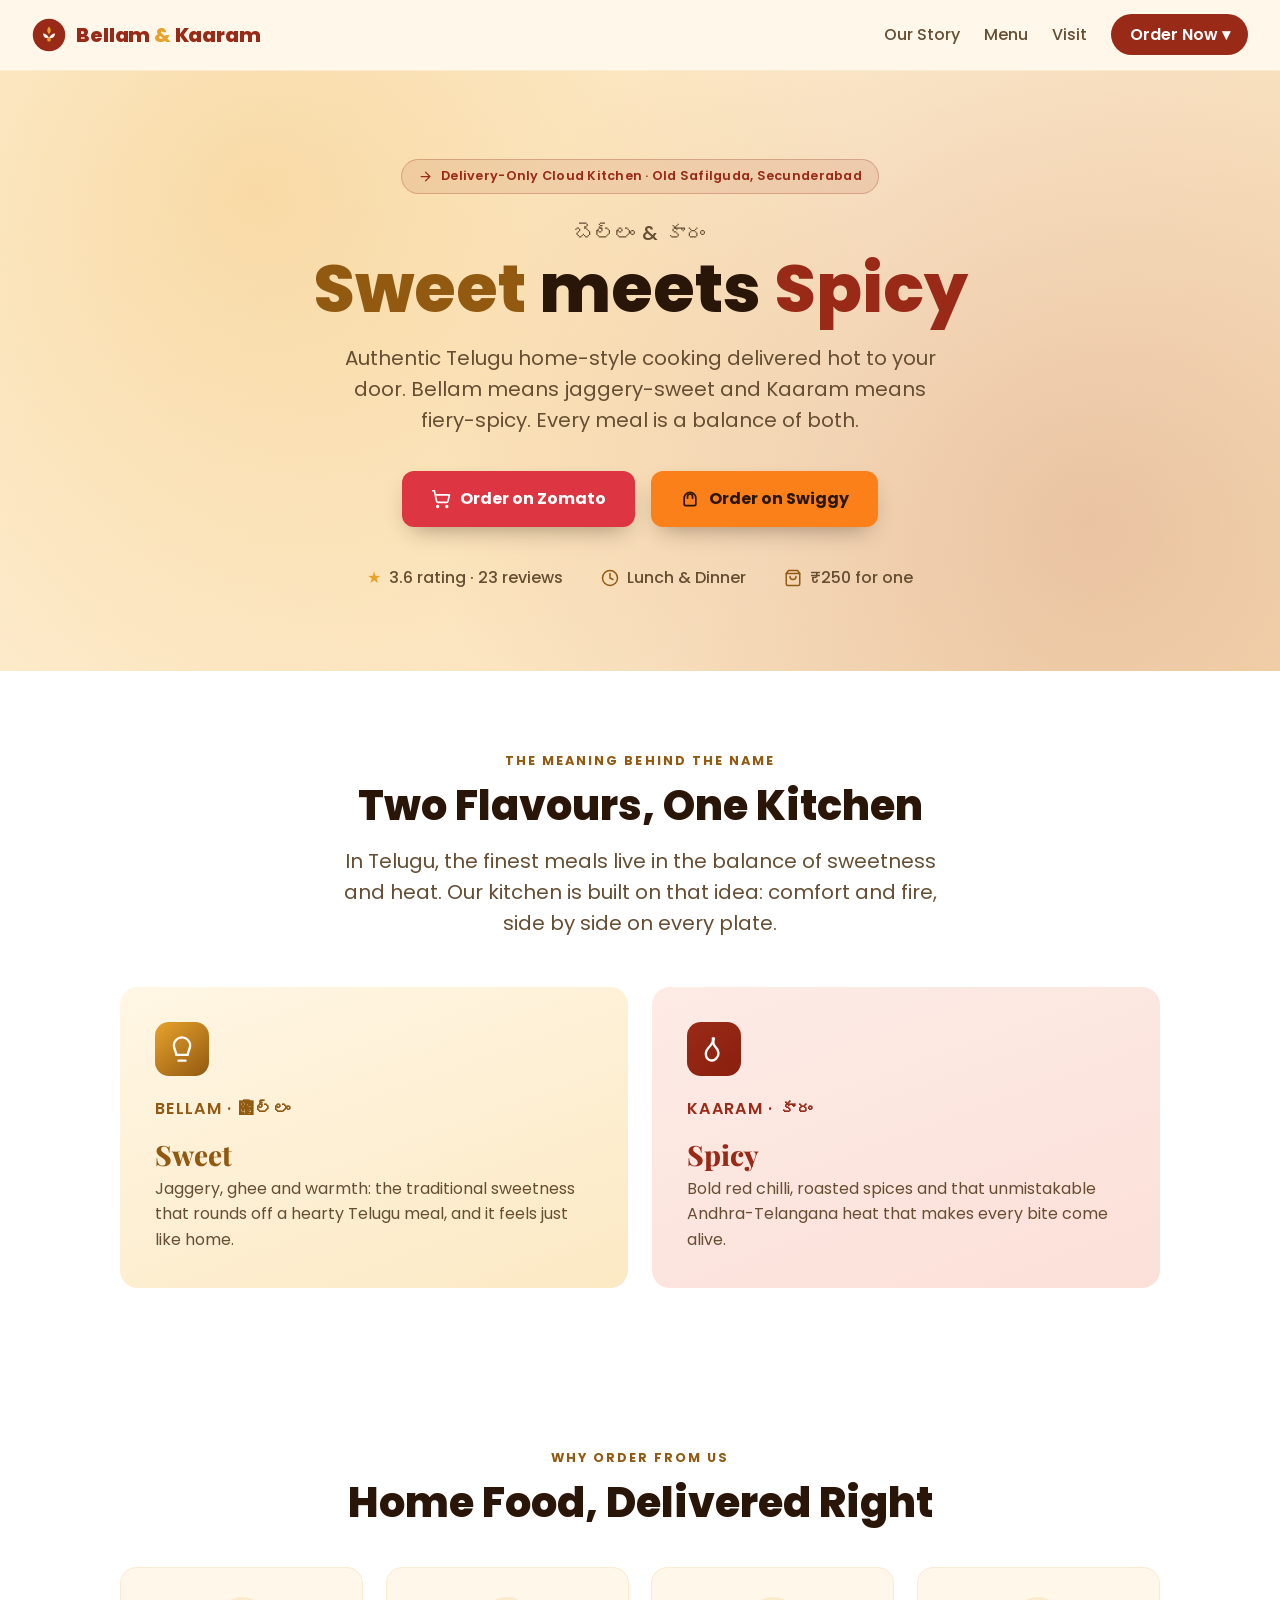
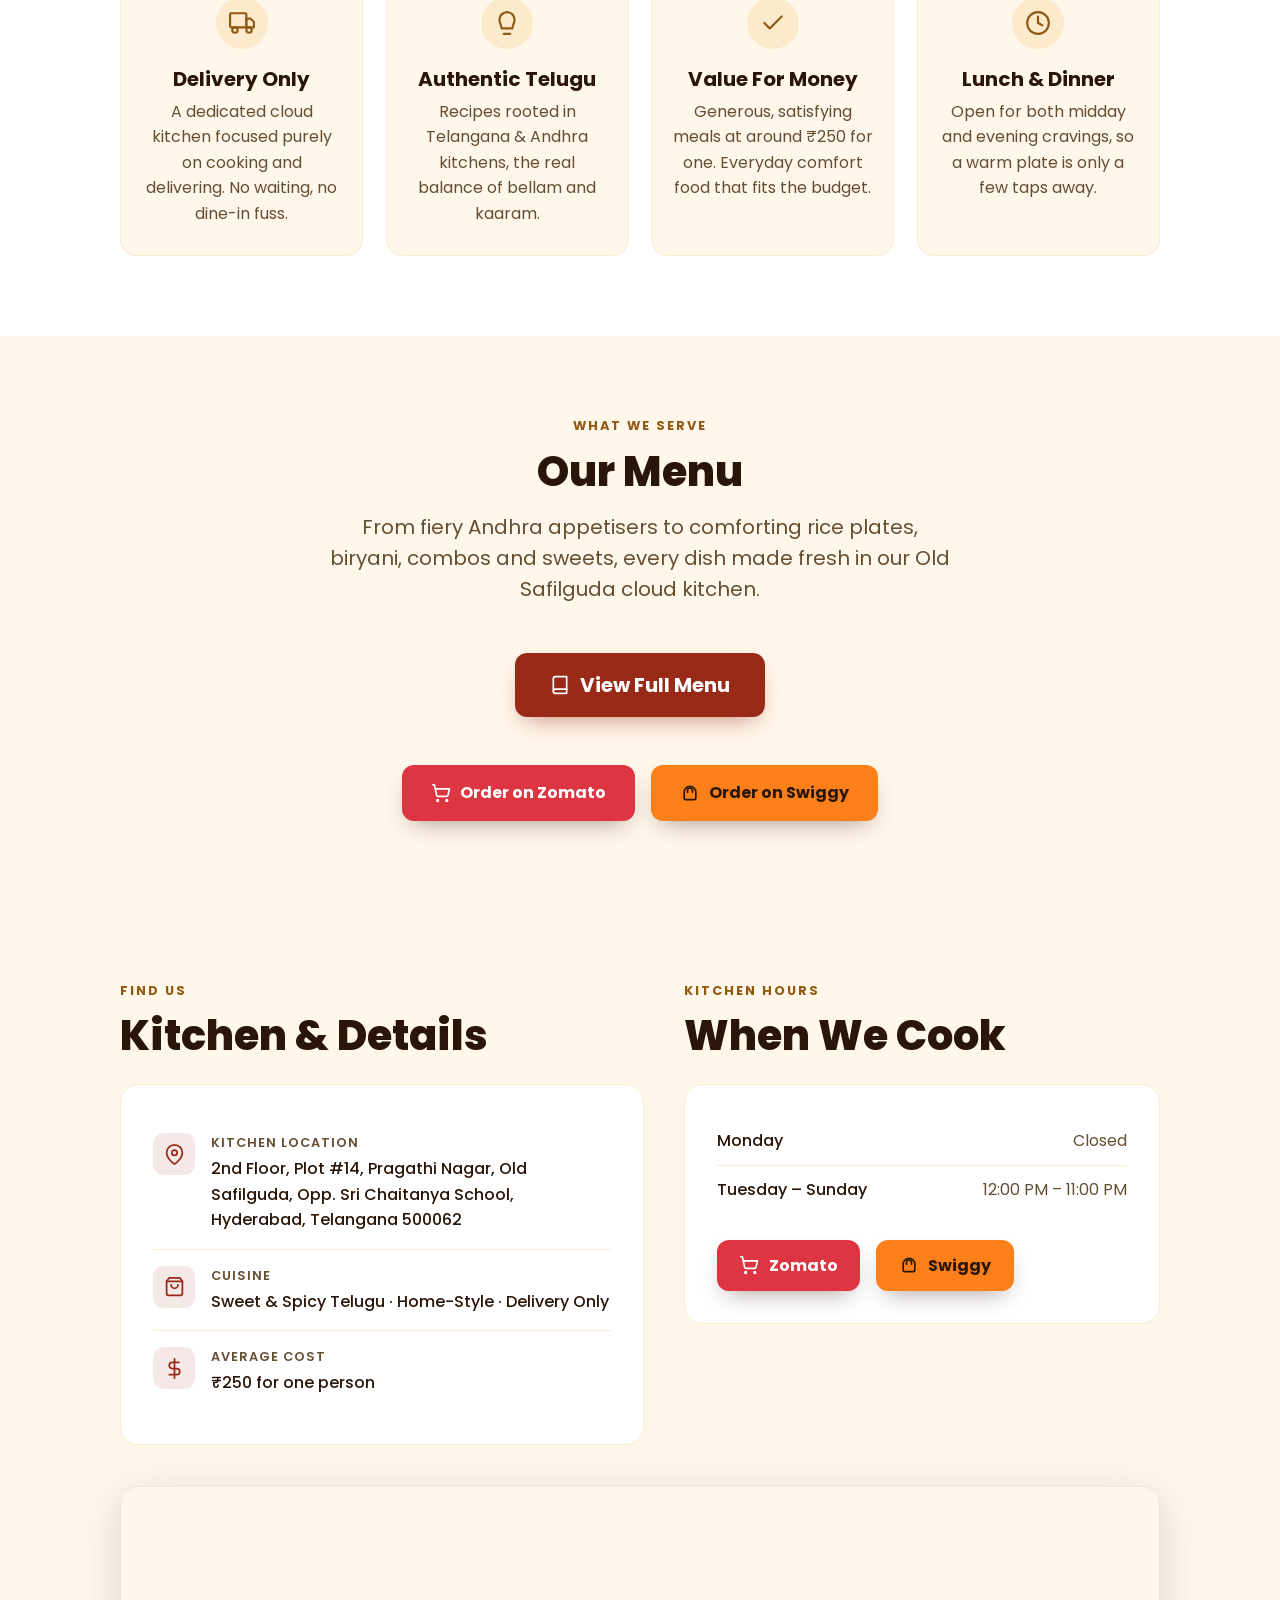
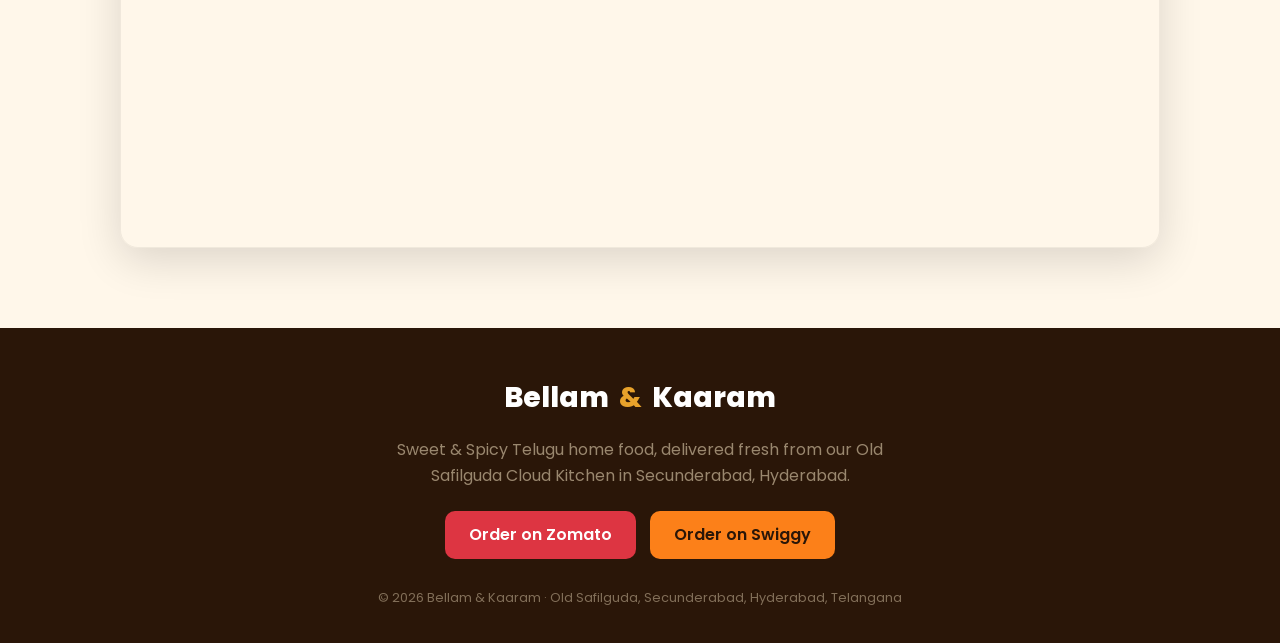
==== index.html @ d305651f "Move to the site's own domain, and fix the contrast defects Canonical, OG, JSON-LD, sitemap and robo" ====
<!DOCTYPE html><html lang="en"><head>
  <meta charset="UTF-8">
  <meta name="viewport" content="width=device-width, initial-scale=1.0">
  <title>Bellam &amp; Kaaram — Sweet &amp; Spicy Cloud Kitchen | Old Safilguda, Secunderabad</title>
  <meta name="description" content="Bellam &amp; Kaaram — a delivery-only cloud kitchen in Old Safilguda, Secunderabad serving authentic sweet &amp; spicy Telugu home food. Order now on Zomato or Swiggy.">
  <link rel="preconnect" href="https://fonts.googleapis.com">
  <link rel="preconnect" href="https://fonts.gstatic.com" crossorigin="">
  <link href="https://fonts.googleapis.com/css2?family=Poppins:wght@400;500;600;700;800&amp;family=Playfair+Display:wght@600;700;800&amp;display=swap" rel="stylesheet">
  <style>
    :root {
      --gold: #E8A22B;
      --gold-deep: #925911;
      --spice: #992A17;
      --spice-deep: #8A1F0E;
      --cream: #FFF7EA;
      --cream-2: #FBEBCF;
      --ink: #2A1608;
      --ink-soft: #654E32;
      --white: #ffffff;
    }
    *, *::before, *::after { box-sizing: border-box; margin: 0; padding: 0; }
    html { scroll-behavior: smooth; }
    body { font-family: 'Poppins', sans-serif; color: var(--ink); background: var(--cream); line-height: 1.6; -webkit-font-smoothing: antialiased; }
    .serif { font-family: 'Playfair Display', serif; }

    /* NAV */
    nav {
      background: rgba(255, 247, 234, 0.92);
      backdrop-filter: blur(10px);
      border-bottom: 1px solid var(--cream-2);
      padding: 0.9rem 2rem;
      display: flex; align-items: center; justify-content: space-between;
      position: sticky; top: 0; z-index: 50;
    }
    .nav-brand { display: flex; align-items: center; gap: 0.65rem; font-weight: 800; font-size: 1.25rem; color: var(--spice); letter-spacing: -0.01em; }
    .nav-brand .dot { color: var(--gold); }
    .nav-logo { width: 34px; height: 34px; flex: none; }
    .nav-links { display: flex; align-items: center; gap: 1.5rem; }
    .nav-links a { color: var(--ink-soft); text-decoration: none; font-weight: 500; font-size: 1.0rem; transition: color 0.2s; }
    .nav-links a:hover { color: var(--spice); }
    .nav-order { background: var(--spice); color: #fff !important; padding: 0.5rem 1.15rem; border-radius: 999px; font-weight: 600; }
    .nav-order:hover { background: var(--spice-deep); }
    @media (max-width: 720px) {
      .nav-links > a:not(.nav-order):not(.nav-menu) { display: none; }
      .nav-links { gap: 0.8rem; }
      .nav-menu { font-weight: 600; color: var(--spice) !important; }
    }

    /* HERO */
    .hero {
      position: relative;
      background: radial-gradient(circle at 20% 20%, rgba(232,162,43,0.28), transparent 55%),
                  radial-gradient(circle at 85% 75%, rgba(153,42,23,0.18), transparent 55%),
                  linear-gradient(140deg, #FFF3DC 0%, #FBE2BA 100%);
      padding: 5.5rem 2rem 5rem;
      text-align: center;
      overflow: hidden;
    }
    .hero-badge {
      display: inline-flex; align-items: center; gap: 0.5rem;
      background: rgba(153,42,23,0.10); color: var(--spice);
      border: 1px solid rgba(153,42,23,0.25);
      padding: 0.4rem 1rem; border-radius: 999px;
      font-size: 0.8rem; font-weight: 600; letter-spacing: 0.02em;
      margin-bottom: 1.5rem;
    }
    .hero h1 { font-size: clamp(2.4rem, 6vw, 4.2rem); font-weight: 800; line-height: 1.05; color: var(--ink); margin-bottom: 1.1rem; }
    .hero h1 .sweet { color: var(--gold-deep); }
    .hero h1 .spicy { color: var(--spice); }
    .hero .telugu { font-size: 1.25rem; line-height: 1.5; color: var(--ink-soft); font-weight: 500; margin-bottom: 0.4rem; letter-spacing: 0.04em; }
    .hero .lede { font-size: 1.25rem; line-height: 1.55; color: var(--ink-soft); max-width: 620px; margin: 0 auto 2.2rem; }
    .order-row { display: flex; flex-wrap: wrap; gap: 1rem; justify-content: center; }
    .btn {
      display: inline-flex; align-items: center; gap: 0.6rem;
      padding: 0.95rem 1.8rem; border-radius: 12px;
      font-weight: 700; font-size: 1.0rem; text-decoration: none;
      transition: transform 0.18s ease, box-shadow 0.18s ease;
    }
    .btn svg { width: 20px; height: 20px; }
    .btn-zomato { background: #DD3542; color: #fff; box-shadow: 0 10px 24px -10px rgba(42,22,8,0.45); }
    .btn-swiggy { background: #FC8019; color: var(--ink); box-shadow: 0 10px 24px -10px rgba(42,22,8,0.45); }
    .btn:hover { transform: translateY(-3px); }
    .hero-meta { margin-top: 2.4rem; display: flex; flex-wrap: wrap; gap: 1.6rem 2.4rem; justify-content: center; color: var(--ink-soft); font-size: 1.0rem; font-weight: 500; }
    .hero-meta span { display: inline-flex; align-items: center; gap: 0.5rem; }
    .hero-meta svg { width: 18px; height: 18px; color: var(--gold-deep); }
    .stars { color: var(--gold); }

    /* SECTION SHELL */
    section { padding: 5rem 2rem; }
    .wrap { max-width: 1040px; margin: 0 auto; }
    .eyebrow { text-transform: uppercase; letter-spacing: 0.16em; font-size: 0.8rem; font-weight: 700; color: var(--gold-deep); margin-bottom: 0.7rem; }
    .sec-title { font-size: clamp(1.8rem, 4vw, 2.6rem); font-weight: 800; color: var(--ink); line-height: 1.15; margin-bottom: 1rem; }
    .sec-title.center, .eyebrow.center { text-align: center; }
    .sec-sub { color: var(--ink-soft); max-width: 620px; margin: 0 auto 3rem; text-align: center; font-size: 1.25rem; line-height: 1.55; }

    /* CONCEPT / SWEET & SPICY */
    .concept { background: var(--white); }
    .duo { display: grid; grid-template-columns: 1fr 1fr; gap: 1.5rem; }
    @media (max-width: 720px) { .duo { grid-template-columns: 1fr; } }
    .duo-card { border-radius: 18px; padding: 2.2rem; position: relative; overflow: hidden; }
    .duo-card .icn { width: 54px; height: 54px; border-radius: 14px; display: flex; align-items: center; justify-content: center; margin-bottom: 1.2rem; }
    .duo-card .icn svg { width: 28px; height: 28px; color: #fff; }
    .duo-card h3 { font-size: 1.75rem; line-height: 1.35; font-weight: 800; margin-bottom: 0.15rem; }
    .duo-card .word { font-size: 1.0rem; font-weight: 600; letter-spacing: 0.08em; text-transform: uppercase; margin-bottom: 0.9rem; }
    .duo-card p { color: var(--ink-soft); font-size: 1.0rem; }
    .sweet-card { background: linear-gradient(160deg, #FFF6E4, #FCE9C4); }
    .sweet-card .icn { background: linear-gradient(140deg, var(--gold), var(--gold-deep)); }
    .sweet-card h3, .sweet-card .word { color: var(--gold-deep); }
    .spicy-card { background: linear-gradient(160deg, #FDEBE6, #FBE0D8); }
    .spicy-card .icn { background: linear-gradient(140deg, var(--spice), var(--spice-deep)); }
    .spicy-card h3, .spicy-card .word { color: var(--spice); }

    /* GALLERY */
    .gallery { background: linear-gradient(180deg, var(--cream) 0%, #FDEFD6 100%); }
    .grid-photos { display: grid; grid-template-columns: repeat(2, 1fr); gap: 1.1rem; }
    @media (min-width: 780px) { .grid-photos { grid-template-columns: repeat(4, 1fr); } }
    .grid-photos figure { position: relative; border-radius: 16px; overflow: hidden; box-shadow: 0 14px 30px -18px rgba(138,31,14,0.5); aspect-ratio: 3/4; background: var(--cream-2); }
    .grid-photos img { width: 100%; height: 100%; object-fit: cover; transition: transform 0.5s ease; display: block; }
    .grid-photos figure:hover img { transform: scale(1.07); }

    /* FEATURES */
    .features { background: var(--white); }
    .feat-grid { display: grid; grid-template-columns: repeat(auto-fit, minmax(220px, 1fr)); gap: 1.4rem; }
    .feat { text-align: center; padding: 1.8rem 1.2rem; border-radius: 16px; background: var(--cream); border: 1px solid var(--cream-2); }
    .feat .icn { width: 52px; height: 52px; margin: 0 auto 1rem; border-radius: 50%; background: rgba(232,162,43,0.15); display: flex; align-items: center; justify-content: center; }
    .feat .icn svg { width: 26px; height: 26px; color: var(--gold-deep); }
    .feat h3 { font-size: 1.25rem; line-height: 1.4; font-weight: 700; margin-bottom: 0.35rem; }
    .feat p { font-size: 1.0rem; color: var(--ink-soft); }

    /* FULL MENU */
    .menu-sec { background: var(--cream); }
    .menu-photo-grid { display: grid; grid-template-columns: repeat(auto-fill, minmax(260px, 1fr)); gap: 1.3rem; margin-top: 2.4rem; }
    .mcard { background: #fff; border-radius: 18px; overflow: hidden; border: 1px solid var(--cream-2); transition: box-shadow 0.25s, transform 0.25s; }
    .mcard:hover { box-shadow: 0 18px 40px -14px rgba(138,31,14,0.18); transform: translateY(-4px); }
    .mcard-img { width: 100%; aspect-ratio: 4/3; object-fit: cover; display: block; }
    .mcard-body { padding: 1.1rem 1.3rem 1.4rem; }
    .vtag { display: inline-block; font-size: 0.8rem; font-weight: 700; text-transform: uppercase; letter-spacing: 0.1em; padding: 0.18rem 0.55rem; border-radius: 20px; margin-bottom: 0.45rem; }
    .vtag.nv { background: rgba(153,42,23,0.1); color: var(--spice); }
    .vtag.vg { background: rgba(40,130,60,0.1); color: #257a30; }
    .vtag.mb { background: rgba(232,162,43,0.15); color: var(--gold-deep); }
    .mcard h3 { font-size: 1.0rem; font-weight: 700; color: var(--ink); margin-bottom: 0.3rem; }
    .mcard p { font-size: 1.0rem; color: var(--ink-soft); line-height: 1.55; }
    /* text menu categories */
    .menu-cats { margin-top: 3rem; }
    .mcat { margin-bottom: 2.4rem; }
    .mcat-head { display: flex; align-items: center; gap: 0.8rem; margin-bottom: 1rem; padding-bottom: 0.6rem; border-bottom: 2px solid var(--cream-2); }
    .mcat-head h3 { font-size: 1.25rem; font-weight: 800; color: var(--ink); }
    .mcat-head .mcat-count { font-size: 0.8rem; font-weight: 600; color: var(--ink-soft); background: var(--cream-2); padding: 0.15rem 0.55rem; border-radius: 999px; }
    .mcat-items { display: grid; grid-template-columns: 1fr 1fr; gap: 0.6rem 1.8rem; }
    @media (max-width: 700px) { .mcat-items { grid-template-columns: 1fr; } }
    .mitem { display: flex; gap: 0.55rem; align-items: flex-start; padding: 0.55rem 0; border-bottom: 1px solid rgba(251,235,207,0.7); }
    .mitem:last-child { border-bottom: none; }
    .mdot { width: 10px; height: 10px; border-radius: 2px; flex: none; margin-top: 5px; border: 1.5px solid; }
    .mdot.nv { border-color: var(--spice); background: var(--spice); }
    .mdot.vg { border-color: #257a30; background: #257a30; }
    .mitem-text { flex: 1; }
    .mitem-name { font-size: 1.0rem; font-weight: 600; color: var(--ink); line-height: 1.3; }
    .mitem-desc { font-size: 0.8rem; color: var(--ink-soft); line-height: 1.45; margin-top: 0.1rem; }
    .menu-cta-row { text-align: center; margin-top: 3rem; }
    .btn-ghost { background: #fff; color: var(--spice); border: 2px solid var(--spice); }
    .btn-ghost:hover { background: var(--spice); color: #fff; }

    /* INFO / CONTACT */
    .info { background: var(--cream); }
    .info-grid { display: grid; grid-template-columns: 1.1fr 1fr; gap: 2.5rem; align-items: start; }
    @media (max-width: 760px) { .info-grid { grid-template-columns: 1fr; } }
    .info-card { background: #fff; border-radius: 18px; padding: 2rem; border: 1px solid var(--cream-2); }
    .info-row { display: flex; gap: 1rem; padding: 1rem 0; border-bottom: 1px solid var(--cream-2); }
    .info-row:last-child { border-bottom: none; }
    .info-row .icn { width: 42px; height: 42px; flex: none; border-radius: 11px; background: rgba(153,42,23,0.10); display: flex; align-items: center; justify-content: center; }
    .info-row .icn svg { width: 21px; height: 21px; color: var(--spice); }
    .info-row h3 { font-size: 0.8rem; text-transform: uppercase; letter-spacing: 0.08em; color: var(--ink-soft); font-weight: 600; margin-bottom: 0.15rem; }
    .info-row p { font-weight: 500; color: var(--ink); font-size: 1.0rem; }
    .hours-list { list-style: none; }
    .hours-list li { display: flex; justify-content: space-between; padding: 0.7rem 0; border-bottom: 1px solid var(--cream-2); font-size: 1.0rem; }
    .hours-list li:last-child { border-bottom: none; }
    .hours-list .day { font-weight: 500; }
    .hours-list .time { color: var(--ink-soft); }

    /* FOOTER */
    footer { background: var(--ink); color: #C9B79A; text-align: center; padding: 3rem 2rem 2.2rem; }
    .foot-brand { display: inline-flex; align-items: center; gap: 0.6rem; font-weight: 800; font-size: 1.75rem; color: #fff; margin-bottom: 1rem; }
    .foot-brand .dot { color: var(--gold); }
    .foot-order { display: flex; gap: 0.9rem; justify-content: center; flex-wrap: wrap; margin: 1.4rem 0 1.8rem; }
    .foot-order a { box-shadow: none; padding: 0.7rem 1.5rem; border-radius: 10px; font-weight: 600; text-decoration: none; font-size: 1.0rem; }
    .foot-line { font-size: 1.0rem; opacity: 0.7; max-width: 560px; margin: 0 auto 0.6rem; }
    .foot-copy { font-size: 0.8rem; opacity: 0.55; margin-top: 1.2rem; }

    /* ORDER DROPDOWN */
    .nav-dropdown { position: relative; }
    .nav-dropdown-btn { border: none; cursor: pointer; font-family: inherit; font-size: inherit; letter-spacing: inherit; }
    .nav-dropdown-menu {
      display: none; flex-direction: column;
      position: absolute; right: 0; top: calc(100% + 10px);
      background: #fff; border-radius: 14px;
      box-shadow: 0 6px 14px -6px rgba(42,22,8,0.22);
      min-width: 180px; overflow: hidden; z-index: 200;
      border: 1px solid var(--cream-2);
    }
    .nav-dropdown.open .nav-dropdown-menu { display: flex; }
    .nav-dropdown-menu a {
      display: flex; align-items: center; gap: 0.7rem;
      padding: 0.85rem 1.2rem; text-decoration: none;
      color: var(--ink); font-weight: 600; font-size: 1.0rem;
      transition: background 0.15s;
    }
    .nav-dropdown-menu a:hover { background: var(--cream); }
    .nav-dropdown-menu a:first-child { border-bottom: 1px solid var(--cream-2); }

    /* SCROLL ANIMATION */
    [data-anim] { opacity: 0; transform: translateY(24px); transition: opacity 0.7s ease, transform 0.7s ease; }
    [data-anim].visible { opacity: 1; transform: none; }
    @media (prefers-reduced-motion: reduce) { [data-anim] { opacity: 1; transform: none; transition: none; } }

    /* MOBILE OVERRIDES */
    @media (max-width: 600px) {
      nav { padding: 0.75rem 1rem; }
      .nav-brand-text { display: none; }
      .nav-logo { width: 32px; height: 32px; }
      .nav-links { gap: 0.6rem; }
      .nav-menu { font-size: 1.0rem; }
      .nav-order { padding: 0.45rem 0.85rem; font-size: 1.0rem; }
      .hero { padding: 3.5rem 1rem 3rem; }
      .hero .lede { font-size: 1rem; }
      section { padding: 3rem 1rem; }
      .mcat-items { grid-template-columns: 1fr; }
      .order-row { flex-direction: column; align-items: stretch; }
      .order-row .btn { justify-content: center; width: 100%; }
      .nav-dropdown-menu { right: -0.5rem; min-width: 160px; }
    }
  </style>

<!-- SEO -->
<link rel="canonical" href="https://bellamkaram.online/">
<meta property="og:title" content="Bellam &amp; Kaaram — Sweet &amp; Spicy Telugu Cloud Kitchen, Secunderabad">
<meta property="og:description" content="Bellam &amp; Kaaram — delivery-only cloud kitchen serving authentic sweet &amp; spicy Telugu home food across Old Safilguda &amp; Secunderabad, Hyderabad. Order on Zomato or Swiggy.">
<meta property="og:type" content="restaurant.restaurant">
<meta property="og:url" content="https://bellamkaram.online/">
<meta name="twitter:card" content="summary_large_image">
<meta name="twitter:title" content="Bellam &amp; Kaaram — Sweet &amp; Spicy Telugu Cloud Kitchen, Secunderabad">
<meta name="twitter:description" content="Bellam &amp; Kaaram — delivery-only cloud kitchen serving authentic sweet &amp; spicy Telugu home food across Old Safilguda &amp; Secunderabad, Hyderabad. Order on Zomato or Swiggy.">
<script type="application/ld+json">
{
  "@context": "https://schema.org",
  "@type": "Restaurant",
  "name": "Bellam & Kaaram",
  "description": "Delivery-only cloud kitchen serving authentic sweet & spicy Telugu home-style food, delivered across Old Safilguda, Secunderabad & Hyderabad.",
  "servesCuisine": [
    "Telugu",
    "Andhra",
    "South Indian",
    "Home Food"
  ],
  "priceRange": "₹₹",
  "url": "https://bellamkaram.online/",
  "hasMenu": "https://bellamkaram.online/menu.html",
  "acceptsReservations": false,
  "address": {
    "@type": "PostalAddress",
    "streetAddress": "2nd Floor, Plot #14, Pragathi Nagar, Old Safilguda, Opp. Sri Chaitanya School",
    "addressLocality": "Secunderabad",
    "addressRegion": "Telangana",
    "postalCode": "500062",
    "addressCountry": "IN"
  },
  "areaServed": [
    "Old Safilguda",
    "Secunderabad",
    "Hyderabad"
  ],
  "openingHoursSpecification": [
    {
      "@type": "OpeningHoursSpecification",
      "dayOfWeek": [
        "Tuesday",
        "Wednesday",
        "Thursday",
        "Friday",
        "Saturday",
        "Sunday"
      ],
      "opens": "12:00",
      "closes": "23:00"
    }
  ],
  "aggregateRating": {
    "@type": "AggregateRating",
    "ratingValue": "3.6",
    "reviewCount": "23"
  },
  "sameAs": [
    "https://www.swiggy.com/city/hyderabad/bellam-and-kaaram-yapral-kowkoor-rest1294767",
    "https://www.zomato.com/hyderabad/bellam-kaaram-1-yapral-secunderabad"
  ],
  "potentialAction": {
    "@type": "OrderAction",
    "target": "https://www.zomato.com/hyderabad/bellam-kaaram-1-yapral-secunderabad",
    "deliveryMethod": "http://purl.org/goodrelations/v1#DeliveryModeOwnFleet"
  }
}
</script>
<!-- Meta Pixel -->
<script>
(function(){
  var META_PIXEL_ID='1213790737554855'; /* <-- paste your Meta Pixel ID here (from Meta Events Manager). Stays OFF until a real ID is set. */
  if(!/^\d{6,}$/.test(META_PIXEL_ID))return;
  !function(f,b,e,v,n,t,s){if(f.fbq)return;n=f.fbq=function(){n.callMethod?n.callMethod.apply(n,arguments):n.queue.push(arguments)};if(!f._fbq)f._fbq=n;n.push=n;n.loaded=!0;n.version='2.0';n.queue=[];t=b.createElement(e);t.async=!0;t.src=v;s=b.getElementsByTagName(e)[0];s.parentNode.insertBefore(t,s)}(window,document,'script','https://connect.facebook.net/en_US/fbevents.js');
  fbq('init',META_PIXEL_ID);
  fbq('track','PageView');
  /* Count taps on the Swiggy/Zomato order buttons as Lead conversions */
  window.addEventListener('DOMContentLoaded',function(){
    document.querySelectorAll('a[href*="swiggy.com"],a[href*="zomato"]').forEach(function(a){
      a.addEventListener('click',function(){try{fbq('track','Lead');}catch(e){}});
    });
  });
})();
</script>
<!-- End Meta Pixel -->
<!-- Google tag (gtag.js) -->
<script async="" src="https://www.googletagmanager.com/gtag/js?id=G-03WND9ZQL7"></script>
<script>
window.dataLayer = window.dataLayer || [];
function gtag(){dataLayer.push(arguments);}
gtag('js', new Date());
gtag('config', 'G-03WND9ZQL7');
</script>
</head>
<body>
<noscript><img height="1" width="1" style="display:none" alt="" src="https://www.facebook.com/tr?id=1213790737554855&ev=PageView&noscript=1"/></noscript>


<nav>
  <a class="nav-brand" href="index.html" style="text-decoration:none;">
    <svg class="nav-logo" viewBox="0 0 44 44" fill="none" xmlns="http://www.w3.org/2000/svg" aria-hidden="true">
      <circle cx="22" cy="22" r="21" fill="#992A17"></circle>
      <path d="M22 11c3 3.5 3 6.5 0 10-3-3.5-3-6.5 0-10z" fill="#E8A22B"></path>
      <path d="M14 20c4 0 6 2 8 6-4.5 0.5-7-1-8-6z" fill="#FFF7EA"></path>
      <path d="M30 20c-4 0-6 2-8 6 4.5 0.5 7-1 8-6z" fill="#FFF7EA"></path>
      <circle cx="22" cy="28" r="2.4" fill="#E8A22B"></circle>
    </svg>
    <span class="nav-brand-text">Bellam <span class="dot">&amp;</span> Kaaram</span>
  </a>
  <div class="nav-links">
    <a href="#story">Our Story</a>
    <a href="menu.html" class="nav-menu">Menu</a>
    <a href="#visit">Visit</a>
    <div class="nav-dropdown">
      <button class="nav-order nav-dropdown-btn" aria-expanded="false">Order Now ▾</button>
      <div class="nav-dropdown-menu">
        <a href="https://www.zomato.com/hyderabad/bellam-kaaram-1-yapral-secunderabad" target="_blank" rel="noopener">
          <svg width="16" height="16" viewBox="0 0 24 24" fill="none" stroke="#E23744" stroke-width="2" stroke-linecap="round" stroke-linejoin="round"><circle cx="8" cy="21" r="1"></circle><circle cx="19" cy="21" r="1"></circle><path d="M2.05 2.05h2l2.66 12.42a2 2 0 0 0 2 1.58h9.78a2 2 0 0 0 1.95-1.57l1.65-7.43H5.12"></path></svg>
          Zomato
        </a>
        <a href="https://www.swiggy.com/city/hyderabad/bellam-and-kaaram-yapral-kowkoor-rest1294767" target="_blank" rel="noopener">
          <svg width="16" height="16" viewBox="0 0 24 24" fill="none" stroke="#FC8019" stroke-width="2" stroke-linecap="round" stroke-linejoin="round"><path d="M5 11a7 7 0 0 1 14 0v7a2 2 0 0 1-2 2H7a2 2 0 0 1-2-2z"></path><path d="M9 11V9a3 3 0 0 1 6 0v2"></path></svg>
          Swiggy
        </a>
      </div>
    </div>
  </div>
</nav>

<header class="hero">
  <div class="hero-badge">
    <svg viewBox="0 0 24 24" fill="none" stroke="currentColor" stroke-width="2" stroke-linecap="round" stroke-linejoin="round" width="15" height="15" aria-hidden="true"><path d="M5 12h14M12 5l7 7-7 7"></path></svg>
    Delivery-Only Cloud Kitchen · Old Safilguda, Secunderabad
  </div>
  <p class="telugu">బెల్లం &amp; కారం</p>
  <h1><span class="sweet">Sweet</span> meets <span class="spicy">Spicy</span></h1>
  <p class="lede">Authentic Telugu home-style cooking delivered hot to your door. Bellam means jaggery-sweet and Kaaram means fiery-spicy. Every meal is a balance of both.</p>
  <div class="order-row">
    <a class="btn btn-zomato" href="https://www.zomato.com/hyderabad/bellam-kaaram-1-yapral-secunderabad" target="_blank" rel="noopener">
      <svg viewBox="0 0 24 24" fill="none" stroke="currentColor" stroke-width="2" stroke-linecap="round" stroke-linejoin="round" aria-hidden="true"><circle cx="8" cy="21" r="1"></circle><circle cx="19" cy="21" r="1"></circle><path d="M2.05 2.05h2l2.66 12.42a2 2 0 0 0 2 1.58h9.78a2 2 0 0 0 1.95-1.57l1.65-7.43H5.12"></path></svg>
      Order on Zomato
    </a>
    <a class="btn btn-swiggy" href="https://www.swiggy.com/city/hyderabad/bellam-and-kaaram-yapral-kowkoor-rest1294767" target="_blank" rel="noopener">
      <svg viewBox="0 0 24 24" fill="none" stroke="currentColor" stroke-width="2" stroke-linecap="round" stroke-linejoin="round" aria-hidden="true"><path d="M5 11a7 7 0 0 1 14 0v7a2 2 0 0 1-2 2H7a2 2 0 0 1-2-2z"></path><path d="M9 11V9a3 3 0 0 1 6 0v2"></path></svg>
      Order on Swiggy
    </a>
  </div>
  <div class="hero-meta">
    <span><span class="stars">★</span> 3.6 rating · 23 reviews</span>
    <span><svg viewBox="0 0 24 24" fill="none" stroke="currentColor" stroke-width="2" stroke-linecap="round" stroke-linejoin="round" aria-hidden="true"><circle cx="12" cy="12" r="10"></circle><path d="M12 6v6l4 2"></path></svg> Lunch &amp; Dinner</span>
    <span><svg viewBox="0 0 24 24" fill="none" stroke="currentColor" stroke-width="2" stroke-linecap="round" stroke-linejoin="round" aria-hidden="true"><path d="M6 2 3 6v14a2 2 0 0 0 2 2h14a2 2 0 0 0 2-2V6l-3-4z"></path><path d="M3 6h18"></path><path d="M16 10a4 4 0 0 1-8 0"></path></svg> ₹250 for one</span>
  </div>
</header>

<!-- STORY / SWEET & SPICY -->
<section class="concept" id="story">
  <div class="wrap">
    <p class="eyebrow center" data-anim="">The Meaning Behind the Name</p>
    <h2 class="sec-title center" data-anim="" data-delay="1">Two Flavours, One Kitchen</h2>
    <p class="sec-sub" data-anim="" data-delay="2">In Telugu, the finest meals live in the balance of sweetness and heat. Our kitchen is built on that idea: comfort and fire, side by side on every plate.</p>
    <div class="duo">
      <div class="duo-card sweet-card" data-anim="" data-delay="1">
        <div class="icn">
          <svg viewBox="0 0 24 24" fill="none" stroke="currentColor" stroke-width="2" stroke-linecap="round" stroke-linejoin="round" aria-hidden="true"><path d="M12 2a7 7 0 0 0-7 7c0 3 2 5 2 8h10c0-3 2-5 2-8a7 7 0 0 0-7-7z"></path><path d="M9 22h6"></path></svg>
        </div>
        <p class="word">Bellam · ౉ెల్లం</p>
        <h3 class="serif">Sweet</h3>
        <p>Jaggery, ghee and warmth: the traditional sweetness that rounds off a hearty Telugu meal, and it feels just like home.</p>
      </div>
      <div class="duo-card spicy-card" data-anim="" data-delay="2">
        <div class="icn">
          <svg viewBox="0 0 24 24" fill="none" stroke="currentColor" stroke-width="2" stroke-linecap="round" stroke-linejoin="round" aria-hidden="true"><path d="M12 3c-1 3-1 5 1 7 3 3 4 7 1 10-4 4-9 1-9-4 0-3 2-5 4-7 1.5-1.5 2.5-3.5 2-6z"></path></svg>
        </div>
        <p class="word">Kaaram · కారం</p>
        <h3 class="serif">Spicy</h3>
        <p>Bold red chilli, roasted spices and that unmistakable Andhra-Telangana heat that makes every bite come alive.</p>
      </div>
    </div>
  </div>
</section>


<!-- FEATURES -->
<section class="features">
  <div class="wrap">
    <p class="eyebrow center" data-anim="">Why Order From Us</p>
    <h2 class="sec-title center" data-anim="" data-delay="1">Home Food, Delivered Right</h2>
    <div class="feat-grid" style="margin-top:2.5rem;">
      <div class="feat" data-anim="" data-delay="1">
        <div class="icn"><svg viewBox="0 0 24 24" fill="none" stroke="currentColor" stroke-width="2" stroke-linecap="round" stroke-linejoin="round" aria-hidden="true"><rect x="1" y="3" width="15" height="13" rx="1"></rect><path d="M16 8h4l3 3v5h-7z"></path><circle cx="5.5" cy="18.5" r="2.5"></circle><circle cx="18.5" cy="18.5" r="2.5"></circle></svg></div>
        <h3>Delivery Only</h3>
        <p>A dedicated cloud kitchen focused purely on cooking and delivering. No waiting, no dine-in fuss.</p>
      </div>
      <div class="feat" data-anim="" data-delay="2">
        <div class="icn"><svg viewBox="0 0 24 24" fill="none" stroke="currentColor" stroke-width="2" stroke-linecap="round" stroke-linejoin="round" aria-hidden="true"><path d="M12 2a7 7 0 0 0-7 7c0 3 2 5 2 8h10c0-3 2-5 2-8a7 7 0 0 0-7-7z"></path><path d="M9 22h6"></path></svg></div>
        <h3>Authentic Telugu</h3>
        <p>Recipes rooted in Telangana &amp; Andhra kitchens, the real balance of bellam and kaaram.</p>
      </div>
      <div class="feat" data-anim="" data-delay="3">
        <div class="icn"><svg viewBox="0 0 24 24" fill="none" stroke="currentColor" stroke-width="2" stroke-linecap="round" stroke-linejoin="round" aria-hidden="true"><path d="M20 6 9 17l-5-5"></path></svg></div>
        <h3>Value For Money</h3>
        <p>Generous, satisfying meals at around ₹250 for one. Everyday comfort food that fits the budget.</p>
      </div>
      <div class="feat" data-anim="" data-delay="4">
        <div class="icn"><svg viewBox="0 0 24 24" fill="none" stroke="currentColor" stroke-width="2" stroke-linecap="round" stroke-linejoin="round" aria-hidden="true"><circle cx="12" cy="12" r="10"></circle><path d="M12 6v6l4 2"></path></svg></div>
        <h3>Lunch &amp; Dinner</h3>
        <p>Open for both midday and evening cravings, so a warm plate is only a few taps away.</p>
      </div>
    </div>
  </div>
</section>

<!-- MENU CTA (links to menu.html) -->
<section class="menu-sec" id="menu">
  <div class="wrap" style="text-align:center;">
    <p class="eyebrow center" data-anim="">What We Serve</p>
    <h2 class="sec-title center" data-anim="" data-delay="1">Our Menu</h2>
    <p class="sec-sub" data-anim="" data-delay="2">From fiery Andhra appetisers to comforting rice plates, biryani, combos and sweets, every dish made fresh in our Old Safilguda cloud kitchen.</p>
    <div data-anim="" data-delay="3" style="margin-top:2rem;">
      <a class="btn" href="menu.html" style="background:var(--spice);color:#fff;box-shadow:0 10px 24px -10px rgba(153,42,23,0.6);font-size: 1.25rem;padding:1rem 2.2rem;">
        <svg viewBox="0 0 24 24" fill="none" stroke="currentColor" stroke-width="2" stroke-linecap="round" stroke-linejoin="round" aria-hidden="true"><path d="M4 19.5A2.5 2.5 0 0 1 6.5 17H20"></path><path d="M6.5 2H20v20H6.5A2.5 2.5 0 0 1 4 19.5v-15A2.5 2.5 0 0 1 6.5 2z"></path></svg>
        View Full Menu
      </a>
    </div>
    <div class="menu-cats" style="display:none;">

      <div class="mcat" data-anim="">
        <div class="mcat-head"><h3>Meals</h3><span class="mcat-count">2</span></div>
        <div class="mcat-items">
          <div class="mitem"><span class="mdot nv"></span><div class="mitem-text"><div class="mitem-name">Chicken Sambar Rice</div><div class="mitem-desc">Hearty South Indian rice cooked with spiced sambar and tender chicken.</div></div></div>
          <div class="mitem"><span class="mdot vg"></span><div class="mitem-text"><div class="mitem-name">Veg Sambar Rice</div><div class="mitem-desc">Flavorful South Indian rice combining rice with spiced lentil sambar.</div></div></div>
        </div>
      </div>

      <div class="mcat" data-anim="">
        <div class="mcat-head"><h3>Millet &amp; Snacks</h3><span class="mcat-count">2</span></div>
        <div class="mcat-items">
          <div class="mitem"><span class="mdot vg"></span><div class="mitem-text"><div class="mitem-name">Ragi Sangati</div><div class="mitem-desc">Wholesome, nutritious finger-millet mudde, a traditional Telangana staple.</div></div></div>
          <div class="mitem"><span class="mdot vg"></span><div class="mitem-text"><div class="mitem-name">French Fries</div><div class="mitem-desc">Golden, crispy deep-fried potato strips.</div></div></div>
        </div>
      </div>

      <div class="mcat" data-anim="">
        <div class="mcat-head"><h3>Non-veg Appetizers</h3><span class="mcat-count">22</span></div>
        <div class="mcat-items">
          <div class="mitem"><span class="mdot nv"></span><div class="mitem-text"><div class="mitem-name">Bheemavaram Mutton Vepudu</div><div class="mitem-desc">Authentic Andhra-style dry mutton fry with bold spices.</div></div></div>
          <div class="mitem"><span class="mdot nv"></span><div class="mitem-text"><div class="mitem-name">Bhimavaram Royyala Vepudu</div><div class="mitem-desc">Signature coastal Andhra spicy prawn stir-fry.</div></div></div>
          <div class="mitem"><span class="mdot nv"></span><div class="mitem-text"><div class="mitem-name">Butter Garlic Prawns</div><div class="mitem-desc">Succulent prawns tossed in rich butter and garlic.</div></div></div>
          <div class="mitem"><span class="mdot nv"></span><div class="mitem-text"><div class="mitem-name">Chicken Ghee Roast</div><div class="mitem-desc">Popular Tuluva Mangalorean chicken recipe, fiery red, tangy and aromatic.</div></div></div>
          <div class="mitem"><span class="mdot nv"></span><div class="mitem-text"><div class="mitem-name">Chicken Drumsticks</div><div class="mitem-desc">Tender and flavorful chicken drumsticks, perfect for a delicious meal.</div></div></div>
          <div class="mitem"><span class="mdot nv"></span><div class="mitem-text"><div class="mitem-name">Chicken Pakoda (8 pcs)</div><div class="mitem-desc">Popular crispy and savory deep-fried Indian snack.</div></div></div>
          <div class="mitem"><span class="mdot nv"></span><div class="mitem-text"><div class="mitem-name">Chilli Pepper Prawns</div><div class="mitem-desc">Spicy, flavorful prawns tossed with chilli and pepper.</div></div></div>
          <div class="mitem"><span class="mdot nv"></span><div class="mitem-text"><div class="mitem-name">Goat Masala Fry</div><div class="mitem-desc">Tender goat meat slow-cooked with aromatic spices, onion and green chillies.</div></div></div>
          <div class="mitem"><span class="mdot nv"></span><div class="mitem-text"><div class="mitem-name">Gongura Royyala Vepudu</div><div class="mitem-desc">Classic Andhra prawn dry fry with tangy sorrel leaves and red chilli.</div></div></div>
          <div class="mitem"><span class="mdot nv"></span><div class="mitem-text"><div class="mitem-name">Kadapa Mutton</div><div class="mitem-desc">Fiery, aromatic South Indian delicacy with intense spicing.</div></div></div>
          <div class="mitem"><span class="mdot nv"></span><div class="mitem-text"><div class="mitem-name">Loose Prawns</div><div class="mitem-desc">Indo-Chinese / Andhra-style restaurant-style prawn fry.</div></div></div>
          <div class="mitem"><span class="mdot nv"></span><div class="mitem-text"><div class="mitem-name">Miriyala Mamsam Vepudu</div><div class="mitem-desc">Fiery Andhra dry mutton fry with black pepper and spices.</div></div></div>
          <div class="mitem"><span class="mdot nv"></span><div class="mitem-text"><div class="mitem-name">Mutton Pepper Fry</div><div class="mitem-desc">Spicy South Indian dry dish with marinated mutton pieces.</div></div></div>
          <div class="mitem"><span class="mdot nv"></span><div class="mitem-text"><div class="mitem-name">Mutton Sukka</div><div class="mitem-desc">Highly aromatic, spicy and tangy dry curry from the Mangalore/Kundapura tradition.</div></div></div>
          <div class="mitem"><span class="mdot nv"></span><div class="mitem-text"><div class="mitem-name">Mutton Gongura Fry</div><div class="mitem-desc">Authentic fiery and tangy dish with gongura leaves, a Telangana classic.</div></div></div>
          <div class="mitem"><span class="mdot nv"></span><div class="mitem-text"><div class="mitem-name">Pachi Mirchi Kodi Vepudu</div><div class="mitem-desc">Spicy Andhra green chilli chicken fry — bold and fragrant.</div></div></div>
          <div class="mitem"><span class="mdot nv"></span><div class="mitem-text"><div class="mitem-name">Prawn Ghee Roast</div><div class="mitem-desc">Fiery, aromatic Mangalorean coastal prawn delicacy.</div></div></div>
          <div class="mitem"><span class="mdot nv"></span><div class="mitem-text"><div class="mitem-name">Spicy Prawn Fry</div><div class="mitem-desc">Aromatic prawn fry rich in traditional flavors.</div></div></div>
        </div>
      </div>

      <div class="mcat" data-anim="">
        <div class="mcat-head"><h3>Veg Appetizers</h3><span class="mcat-count">12</span></div>
        <div class="mcat-items">
          <div class="mitem"><span class="mdot vg"></span><div class="mitem-text"><div class="mitem-name">Chilli Paneer</div><div class="mitem-desc">Spicy and tangy paneer tossed with crunchy bell peppers and onions.</div></div></div>
          <div class="mitem"><span class="mdot vg"></span><div class="mitem-text"><div class="mitem-name">Crispy Corn</div><div class="mitem-desc">Golden, crunchy corn tossed with flavorful spices.</div></div></div>
          <div class="mitem"><span class="mdot vg"></span><div class="mitem-text"><div class="mitem-name">Egg Bhurji</div><div class="mitem-desc">Flavorful Indian scrambled egg with onions, tomatoes and spices.</div></div></div>
          <div class="mitem"><span class="mdot vg"></span><div class="mitem-text"><div class="mitem-name">Masala Omelette</div><div class="mitem-desc">Fluffy omelette spiced with aromatic masala and fresh herbs.</div></div></div>
          <div class="mitem"><span class="mdot vg"></span><div class="mitem-text"><div class="mitem-name">Onion Pakoda (10 pcs)</div><div class="mitem-desc">Crispy onion bhaji — the beloved Indian tea-time snack.</div></div></div>
          <div class="mitem"><span class="mdot vg"></span><div class="mitem-text"><div class="mitem-name">Paneer Ghee Roast</div><div class="mitem-desc">Fiery red, tangy Mangalorean-style paneer with crispy edges.</div></div></div>
          <div class="mitem"><span class="mdot vg"></span><div class="mitem-text"><div class="mitem-name">Vankaya Vepudu</div><div class="mitem-desc">Andhra-style fried eggplant, crispy, spiced and deeply satisfying.</div></div></div>
          <div class="mitem"><span class="mdot vg"></span><div class="mitem-text"><div class="mitem-name">Sauteed Mushroom</div><div class="mitem-desc">Lightly sauteed mushrooms with Indian spices.</div></div></div>
        </div>
      </div>

      <div class="mcat" data-anim="">
        <div class="mcat-head"><h3>Main Course</h3><span class="mcat-count">8</span></div>
        <div class="mcat-items">
          <div class="mitem"><span class="mdot nv"></span><div class="mitem-text"><div class="mitem-name">Butter Chicken</div><div class="mitem-desc">World-famous North Indian delicacy with tender tandoori chicken in creamy tomato gravy.</div></div></div>
          <div class="mitem"><span class="mdot nv"></span><div class="mitem-text"><div class="mitem-name">Kadai Chicken</div><div class="mitem-desc">Robust spicy North Indian curry stir-fried with peppers and spices.</div></div></div>
          <div class="mitem"><span class="mdot nv"></span><div class="mitem-text"><div class="mitem-name">Kodi Koora</div><div class="mitem-desc">Rich, slow-cooked Telugu chicken curry, best with rice or ragi sangati.</div></div></div>
          <div class="mitem"><span class="mdot nv"></span><div class="mitem-text"><div class="mitem-name">Mutton Curry</div><div class="mitem-desc">Slow-cooked goat meat simmered in a rich, aromatic gravy.</div></div></div>
          <div class="mitem"><span class="mdot nv"></span><div class="mitem-text"><div class="mitem-name">Mutton Dal</div><div class="mitem-desc">Tangy Indian lentil curry made with slow-cooked mutton.</div></div></div>
          <div class="mitem"><span class="mdot nv"></span><div class="mitem-text"><div class="mitem-name">Mutton Shahi Korma</div><div class="mitem-desc">Luxurious Mughlai-style curry with rich, velvety sauce.</div></div></div>
          <div class="mitem"><span class="mdot nv"></span><div class="mitem-text"><div class="mitem-name">Royyala Iguru</div><div class="mitem-desc">Spicy Andhra-style prawn curry with aromatic spices.</div></div></div>
          <div class="mitem"><span class="mdot vg"></span><div class="mitem-text"><div class="mitem-name">Kadai Veg</div><div class="mitem-desc">Vibrant spicy North Indian mixed vegetable curry.</div></div></div>
        </div>
      </div>

      <div class="mcat" data-anim="">
        <div class="mcat-head"><h3>Main Course — Veg</h3><span class="mcat-count">8</span></div>
        <div class="mcat-items">
          <div class="mitem"><span class="mdot vg"></span><div class="mitem-text"><div class="mitem-name">Egg Curry (4 pcs)</div><div class="mitem-desc">Hard-boiled eggs simmered in savory aromatic gravy.</div></div></div>
          <div class="mitem"><span class="mdot vg"></span><div class="mitem-text"><div class="mitem-name">Gutti Vankaya Kura</div><div class="mitem-desc">Stuffed eggplants cooked in a classic South Indian spiced masala.</div></div></div>
          <div class="mitem"><span class="mdot vg"></span><div class="mitem-text"><div class="mitem-name">Kadai Paneer</div><div class="mitem-desc">Bold, flavourful North Indian stir-fry with paneer and peppers.</div></div></div>
          <div class="mitem"><span class="mdot vg"></span><div class="mitem-text"><div class="mitem-name">Kaju Masala</div><div class="mitem-desc">Rich, creamy curry with roasted cashews simmered in spiced gravy.</div></div></div>
          <div class="mitem"><span class="mdot vg"></span><div class="mitem-text"><div class="mitem-name">Paneer Butter Masala</div><div class="mitem-desc">Rich creamy North Indian curry with soft paneer cubes.</div></div></div>
          <div class="mitem"><span class="mdot vg"></span><div class="mitem-text"><div class="mitem-name">Paneer Tikka Masala</div><div class="mitem-desc">Creamy spiced North Indian curry with grilled paneer.</div></div></div>
          <div class="mitem"><span class="mdot vg"></span><div class="mitem-text"><div class="mitem-name">Sambar</div><div class="mitem-desc">Traditional South Indian lentil stew with tamarind and vegetables.</div></div></div>
          <div class="mitem"><span class="mdot vg"></span><div class="mitem-text"><div class="mitem-name">Tomato Pappu</div><div class="mitem-desc">Andhra-style toor dal with tomatoes, everyday comfort food.</div></div></div>
        </div>
      </div>

      <div class="mcat" data-anim="">
        <div class="mcat-head"><h3>Special Combos</h3><span class="mcat-count">6</span></div>
        <div class="mcat-items">
          <div class="mitem"><span class="mdot nv"></span><div class="mitem-text"><div class="mitem-name">Bagara Rice + Kodi Kura</div><div class="mitem-desc">Traditional Telangana iconic combo, aromatic bagara rice with chicken curry.</div></div></div>
          <div class="mitem"><span class="mdot nv"></span><div class="mitem-text"><div class="mitem-name">Hyderabadi Comfort Combo</div><div class="mitem-desc">Signature aromatic meal from the Telangana and Hyderabad region.</div></div></div>
          <div class="mitem"><span class="mdot nv"></span><div class="mitem-text"><div class="mitem-name">Chicken Pulao + Chicken Sambar Rice + Curd Rice</div><div class="mitem-desc">Three-in-one satisfying South Indian meal combo.</div></div></div>
          <div class="mitem"><span class="mdot nv"></span><div class="mitem-text"><div class="mitem-name">Ragi Sangati + Kodi Koora</div><div class="mitem-desc">Traditional, rustic and highly nutritious meal combination.</div></div></div>
          <div class="mitem"><span class="mdot nv"></span><div class="mitem-text"><div class="mitem-name">Ragi Sangati + Mutton Pulusu</div><div class="mitem-desc">Legendary South Indian combination, millet mudde with spicy mutton gravy.</div></div></div>
          <div class="mitem"><span class="mdot vg"></span><div class="mitem-text"><div class="mitem-name">Ragi Sangati + Gutti Vankaya + Curd Rice</div><div class="mitem-desc">Complete vegetarian Telangana comfort meal.</div></div></div>
        </div>
      </div>

      <div class="mcat" data-anim="">
        <div class="mcat-head"><h3>Biryani</h3><span class="mcat-count">9</span></div>
        <div class="mcat-items">
          <div class="mitem"><span class="mdot nv"></span><div class="mitem-text"><div class="mitem-name">Boneless Chicken Biryani</div><div class="mitem-desc">Tender boneless chicken pieces with aromatic basmati rice.</div></div></div>
          <div class="mitem"><span class="mdot nv"></span><div class="mitem-text"><div class="mitem-name">Chicken Dum Biryani</div><div class="mitem-desc">Traditional slow-cooked chicken biryani in fragrant spices and basmati.</div></div></div>
          <div class="mitem"><span class="mdot nv"></span><div class="mitem-text"><div class="mitem-name">Chicken Fry Biryani</div><div class="mitem-desc">Biryani with crispy chicken fry pieces and fragrant spices.</div></div></div>
          <div class="mitem"><span class="mdot vg"></span><div class="mitem-text"><div class="mitem-name">Kaju Biryani</div><div class="mitem-desc">Rich aromatic vegetarian biryani with golden-fried cashews.</div></div></div>
          <div class="mitem"><span class="mdot nv"></span><div class="mitem-text"><div class="mitem-name">Mutton Biryani</div><div class="mitem-desc">Rich aromatic biryani made with tender mutton and fragrant basmati.</div></div></div>
          <div class="mitem"><span class="mdot nv"></span><div class="mitem-text"><div class="mitem-name">Mutton Gongura Biryani</div><div class="mitem-desc">Spicy tangy mutton biryani infused with gongura leaves.</div></div></div>
          <div class="mitem"><span class="mdot nv"></span><div class="mitem-text"><div class="mitem-name">Pachi Mirchi Kodi Pulao</div><div class="mitem-desc">Fiery aromatic Andhra-style chicken rice with green chillies.</div></div></div>
          <div class="mitem"><span class="mdot nv"></span><div class="mitem-text"><div class="mitem-name">Prawn Biryani</div><div class="mitem-desc">Delicious prawns biryani cooked with fragrant spices and basmati.</div></div></div>
        </div>
      </div>

      <div class="mcat" data-anim="">
        <div class="mcat-head"><h3>Pulao</h3><span class="mcat-count">5</span></div>
        <div class="mcat-items">
          <div class="mitem"><span class="mdot nv"></span><div class="mitem-text"><div class="mitem-name">Bheemavaram Kodi Pulao</div><div class="mitem-desc">Andhra-style one-pot chicken rice — spicy and aromatic.</div></div></div>
          <div class="mitem"><span class="mdot nv"></span><div class="mitem-text"><div class="mitem-name">Bheemavaram Mutton Pulao</div><div class="mitem-desc">Spicy Andhra-style one-pot mutton rice.</div></div></div>
          <div class="mitem"><span class="mdot nv"></span><div class="mitem-text"><div class="mitem-name">Gongura Kodi Pulao</div><div class="mitem-desc">Authentic Andhra chicken rice with sorrel leaves.</div></div></div>
          <div class="mitem"><span class="mdot nv"></span><div class="mitem-text"><div class="mitem-name">Gongura Mutton Pulao</div><div class="mitem-desc">Tender mutton cooked with tangy gongura and basmati rice.</div></div></div>
          <div class="mitem"><span class="mdot nv"></span><div class="mitem-text"><div class="mitem-name">Gongura Royyala Pulao</div><div class="mitem-desc">Prawn pulao with tangy sorrel leaves, a signature Andhra dish.</div></div></div>
        </div>
      </div>

      <div class="mcat" data-anim="">
        <div class="mcat-head"><h3>Rice</h3><span class="mcat-count">10</span></div>
        <div class="mcat-items">
          <div class="mitem"><span class="mdot vg"></span><div class="mitem-text"><div class="mitem-name">Bagara Rice</div><div class="mitem-desc">Aromatic rice cooked with rich spices and tempered ingredients.</div></div></div>
          <div class="mitem"><span class="mdot vg"></span><div class="mitem-text"><div class="mitem-name">Coconut Rice</div><div class="mitem-desc">Flavorful rice cooked with coconut and aromatic spices.</div></div></div>
          <div class="mitem"><span class="mdot vg"></span><div class="mitem-text"><div class="mitem-name">Curd Rice</div><div class="mitem-desc">Refreshing, creamy blend of yogurt and rice, a soothing classic.</div></div></div>
          <div class="mitem"><span class="mdot vg"></span><div class="mitem-text"><div class="mitem-name">Egg Rice</div><div class="mitem-desc">Fragrant basmati cooked with spiced eggs and aromatic herbs.</div></div></div>
          <div class="mitem"><span class="mdot vg"></span><div class="mitem-text"><div class="mitem-name">Gutti Vankaya Rice</div><div class="mitem-desc">Fragrant basmati with spiced stuffed brinjal.</div></div></div>
          <div class="mitem"><span class="mdot nv"></span><div class="mitem-text"><div class="mitem-name">Chicken Pulao</div><div class="mitem-desc">Spiced chicken pulao with fragrant basmati and aromatic herbs.</div></div></div>
          <div class="mitem"><span class="mdot nv"></span><div class="mitem-text"><div class="mitem-name">Mutton Rice</div><div class="mitem-desc">Tender mutton cooked with aromatic spices and basmati rice.</div></div></div>
          <div class="mitem"><span class="mdot vg"></span><div class="mitem-text"><div class="mitem-name">Paneer Capsicum Pulao</div><div class="mitem-desc">Aromatic paneer and bell pepper pulao with fragrant spices.</div></div></div>
          <div class="mitem"><span class="mdot nv"></span><div class="mitem-text"><div class="mitem-name">Prawn Rice</div><div class="mitem-desc">Fragrant basmati with succulent prawns and aromatic spices.</div></div></div>
          <div class="mitem"><span class="mdot vg"></span><div class="mitem-text"><div class="mitem-name">Steamed Rice</div><div class="mitem-desc">Light and fluffy plain steamed rice, perfect with any curry.</div></div></div>
        </div>
      </div>

      <div class="mcat" data-anim="">
        <div class="mcat-head"><h3>Soup, Pickles &amp; Breads</h3><span class="mcat-count">7</span></div>
        <div class="mcat-items">
          <div class="mitem"><span class="mdot nv"></span><div class="mitem-text"><div class="mitem-name">Mutton Marag</div><div class="mitem-desc">Rich, creamy aromatic Hyderabadi soup slow-cooked with mutton.</div></div></div>
          <div class="mitem"><span class="mdot vg"></span><div class="mitem-text"><div class="mitem-name">Mango Pickle</div><div class="mitem-desc">Spicy, tangy Andhra-style raw mango pickle.</div></div></div>
          <div class="mitem"><span class="mdot nv"></span><div class="mitem-text"><div class="mitem-name">Chicken Pickle</div><div class="mitem-desc">Rich, aromatic spiced chicken pickle.</div></div></div>
          <div class="mitem"><span class="mdot vg"></span><div class="mitem-text"><div class="mitem-name">Lemon Pachadi</div><div class="mitem-desc">Tangy refreshing traditional South Indian yogurt-based side dish.</div></div></div>
          <div class="mitem"><span class="mdot vg"></span><div class="mitem-text"><div class="mitem-name">Nuvvula Pachadi</div><div class="mitem-desc">Creamy, flavorful traditional sesame seed chutney.</div></div></div>
          <div class="mitem"><span class="mdot vg"></span><div class="mitem-text"><div class="mitem-name">Chapati</div><div class="mitem-desc">Thin, soft Indian whole wheat flatbread.</div></div></div>
          <div class="mitem"><span class="mdot vg"></span><div class="mitem-text"><div class="mitem-name">Roti</div><div class="mitem-desc">Soft and fluffy Indian whole wheat flatbread.</div></div></div>
        </div>
      </div>

      <div class="mcat" data-anim="">
        <div class="mcat-head"><h3>Family Packs</h3><span class="mcat-count">2</span></div>
        <div class="mcat-items">
          <div class="mitem"><span class="mdot nv"></span><div class="mitem-text"><div class="mitem-name">Chicken Biryani Family Pack</div><div class="mitem-desc">Generous family-sized pack of flavorful chicken biryani.</div></div></div>
          <div class="mitem"><span class="mdot vg"></span><div class="mitem-text"><div class="mitem-name">Veg Biryani Family Pack</div><div class="mitem-desc">Aromatic colorful vegetable biryani for the whole family.</div></div></div>
        </div>
      </div>

      <div class="mcat" data-anim="">
        <div class="mcat-head"><h3>Sweets</h3><span class="mcat-count">5</span></div>
        <div class="mcat-items">
          <div class="mitem"><span class="mdot vg"></span><div class="mitem-text"><div class="mitem-name">Ariselu</div><div class="mitem-desc">Traditional festive South Indian sweet made from rice and jaggery.</div></div></div>
          <div class="mitem"><span class="mdot vg"></span><div class="mitem-text"><div class="mitem-name">Bobbatlu (Puran Poli)</div><div class="mitem-desc">Traditional sweet stuffed flatbread, the Bellam in Bellam &amp; Kaaram.</div></div></div>
          <div class="mitem"><span class="mdot vg"></span><div class="mitem-text"><div class="mitem-name">Gulab Jamun</div><div class="mitem-desc">Soft, syrup-soaked milk-solid dumplings, a classic Indian dessert.</div></div></div>
          <div class="mitem"><span class="mdot vg"></span><div class="mitem-text"><div class="mitem-name">Semiya Payasam</div><div class="mitem-desc">Creamy, sweet South Indian dessert made with vermicelli and milk.</div></div></div>
          <div class="mitem"><span class="mdot vg"></span><div class="mitem-text"><div class="mitem-name">Rava Laddu (10 pcs)</div><div class="mitem-desc">Traditional semolina sweet balls, crumbly, fragrant and festive.</div></div></div>
        </div>
      </div>

    </div>

    <div class="menu-cta-row" data-anim="">
      <div class="order-row" style="justify-content:center;">
        <a class="btn btn-zomato" href="https://www.zomato.com/hyderabad/bellam-kaaram-1-yapral-secunderabad" target="_blank" rel="noopener">
          <svg viewBox="0 0 24 24" fill="none" stroke="currentColor" stroke-width="2" stroke-linecap="round" stroke-linejoin="round" aria-hidden="true"><circle cx="8" cy="21" r="1"></circle><circle cx="19" cy="21" r="1"></circle><path d="M2.05 2.05h2l2.66 12.42a2 2 0 0 0 2 1.58h9.78a2 2 0 0 0 1.95-1.57l1.65-7.43H5.12"></path></svg>
          Order on Zomato
        </a>
        <a class="btn btn-swiggy" href="https://www.swiggy.com/city/hyderabad/bellam-and-kaaram-yapral-kowkoor-rest1294767" target="_blank" rel="noopener">
          <svg viewBox="0 0 24 24" fill="none" stroke="currentColor" stroke-width="2" stroke-linecap="round" stroke-linejoin="round" aria-hidden="true"><path d="M5 11a7 7 0 0 1 14 0v7a2 2 0 0 1-2 2H7a2 2 0 0 1-2-2z"></path><path d="M9 11V9a3 3 0 0 1 6 0v2"></path></svg>
          Order on Swiggy
        </a>
      </div>
    </div>

  </div>
</section>

<!-- INFO / VISIT -->
<section class="info" id="visit">
  <div class="wrap">
    <div class="info-grid">
      <div data-anim="">
        <p class="eyebrow">Find Us</p>
        <h2 class="sec-title" style="margin-bottom:1.5rem;">Kitchen &amp; Details</h2>
        <div class="info-card">
          <div class="info-row">
            <div class="icn"><svg viewBox="0 0 24 24" fill="none" stroke="currentColor" stroke-width="2" stroke-linecap="round" stroke-linejoin="round" aria-hidden="true"><path d="M21 10c0 7-9 13-9 13s-9-6-9-13a9 9 0 0 1 18 0z"></path><circle cx="12" cy="10" r="3"></circle></svg></div>
            <div><h3>Kitchen Location</h3><p>2nd Floor, Plot #14, Pragathi Nagar, Old Safilguda, Opp. Sri Chaitanya School, Hyderabad, Telangana 500062</p></div>
          </div>
          <div class="info-row">
            <div class="icn"><svg viewBox="0 0 24 24" fill="none" stroke="currentColor" stroke-width="2" stroke-linecap="round" stroke-linejoin="round" aria-hidden="true"><path d="M6 2 3 6v14a2 2 0 0 0 2 2h14a2 2 0 0 0 2-2V6l-3-4z"></path><path d="M3 6h18"></path><path d="M16 10a4 4 0 0 1-8 0"></path></svg></div>
            <div><h3>Cuisine</h3><p>Sweet &amp; Spicy Telugu · Home-Style · Delivery Only</p></div>
          </div>
          <div class="info-row">
            <div class="icn"><svg viewBox="0 0 24 24" fill="none" stroke="currentColor" stroke-width="2" stroke-linecap="round" stroke-linejoin="round" aria-hidden="true"><line x1="12" y1="1" x2="12" y2="23"></line><path d="M17 5H9.5a3.5 3.5 0 0 0 0 7h5a3.5 3.5 0 0 1 0 7H6"></path></svg></div>
            <div><h3>Average Cost</h3><p>₹250 for one person</p></div>
          </div>
        </div>
      </div>
      <div data-anim="" data-delay="1">
        <p class="eyebrow">Kitchen Hours</p>
        <h2 class="sec-title" style="margin-bottom:1.5rem;">When We Cook</h2>
        <div class="info-card">
          <ul class="hours-list">
            <li><span class="day">Monday</span><span class="time">Closed</span></li>
            <li><span class="day">Tuesday – Sunday</span><span class="time">12:00 PM – 11:00 PM</span></li>
          </ul>
          <div class="order-row" style="justify-content:flex-start; margin-top:1.6rem;">
            <a class="btn btn-zomato" href="https://www.zomato.com/hyderabad/bellam-kaaram-1-yapral-secunderabad" target="_blank" rel="noopener" style="font-size: 1.0rem; padding:0.8rem 1.4rem;">
              <svg viewBox="0 0 24 24" fill="none" stroke="currentColor" stroke-width="2" stroke-linecap="round" stroke-linejoin="round" aria-hidden="true"><circle cx="8" cy="21" r="1"></circle><circle cx="19" cy="21" r="1"></circle><path d="M2.05 2.05h2l2.66 12.42a2 2 0 0 0 2 1.58h9.78a2 2 0 0 0 1.95-1.57l1.65-7.43H5.12"></path></svg>
              Zomato
            </a>
            <a class="btn btn-swiggy" href="https://www.swiggy.com/city/hyderabad/bellam-and-kaaram-yapral-kowkoor-rest1294767" target="_blank" rel="noopener" style="font-size: 1.0rem; padding:0.8rem 1.4rem;">
              <svg viewBox="0 0 24 24" fill="none" stroke="currentColor" stroke-width="2" stroke-linecap="round" stroke-linejoin="round" aria-hidden="true"><path d="M5 11a7 7 0 0 1 14 0v7a2 2 0 0 1-2 2H7a2 2 0 0 1-2-2z"></path><path d="M9 11V9a3 3 0 0 1 6 0v2"></path></svg>
              Swiggy
            </a>
          </div>
        </div>
      </div>
    </div>
  
      <div data-anim="" style="margin-top:2.6rem;border-radius:18px;overflow:hidden;box-shadow:0 12px 44px rgba(0,0,0,.14);border:1px solid rgba(0,0,0,.06)">
        <iframe title="Bellam &amp; Kaaram kitchen location in Old Safilguda, Secunderabad" src="https://www.google.com/maps?q=Pragathi+Nagar,+Old+Safilguda,+Secunderabad,+Telangana+500062&amp;output=embed" width="100%" height="360" style="border:0;display:block" loading="lazy" referrerpolicy="no-referrer-when-downgrade" allowfullscreen=""></iframe>
      </div>
</div>
</section>

<footer>
  <span class="foot-brand">Bellam <span class="dot">&amp;</span> Kaaram</span>
  <p class="foot-line">Sweet &amp; Spicy Telugu home food, delivered fresh from our Old Safilguda Cloud Kitchen in Secunderabad, Hyderabad.</p>
  <div class="foot-order">
    <a class="btn-zomato" href="https://www.zomato.com/hyderabad/bellam-kaaram-1-yapral-secunderabad" target="_blank" rel="noopener" style="color:#fff;">Order on Zomato</a>
    <a class="btn-swiggy" href="https://www.swiggy.com/city/hyderabad/bellam-and-kaaram-yapral-kowkoor-rest1294767" target="_blank" rel="noopener" style="color:#2A1608;">Order on Swiggy</a>
  </div>
  <p class="foot-copy">© 2026 Bellam &amp; Kaaram · Old Safilguda, Secunderabad, Hyderabad, Telangana</p>
</footer>

<script>
  // Order dropdown
  (function() {
    var btn = document.querySelector('.nav-dropdown-btn');
    var dd = btn && btn.closest('.nav-dropdown');
    if (!btn) return;
    btn.addEventListener('click', function(e) {
      e.stopPropagation();
      var open = dd.classList.toggle('open');
      btn.setAttribute('aria-expanded', open);
    });
    document.addEventListener('click', function() {
      dd.classList.remove('open');
      btn.setAttribute('aria-expanded', 'false');
    });
  })();

  (function () {
    var els = document.querySelectorAll('[data-anim]');
    if (!('IntersectionObserver' in window)) {
      els.forEach(function (el) { el.classList.add('visible'); });
      return;
    }
    var io = new IntersectionObserver(function (entries) {
      entries.forEach(function (entry) {
        if (entry.isIntersecting) {
          var el = entry.target;
          var delay = parseInt(el.getAttribute('data-delay') || '0', 10);
          setTimeout(function () { el.classList.add('visible'); }, delay * 110);
          io.unobserve(el);
        }
      });
    }, { threshold: 0.12, rootMargin: '0px 0px -40px 0px' });
    els.forEach(function (el) { io.observe(el); });
  })();
</script>




</body></html>
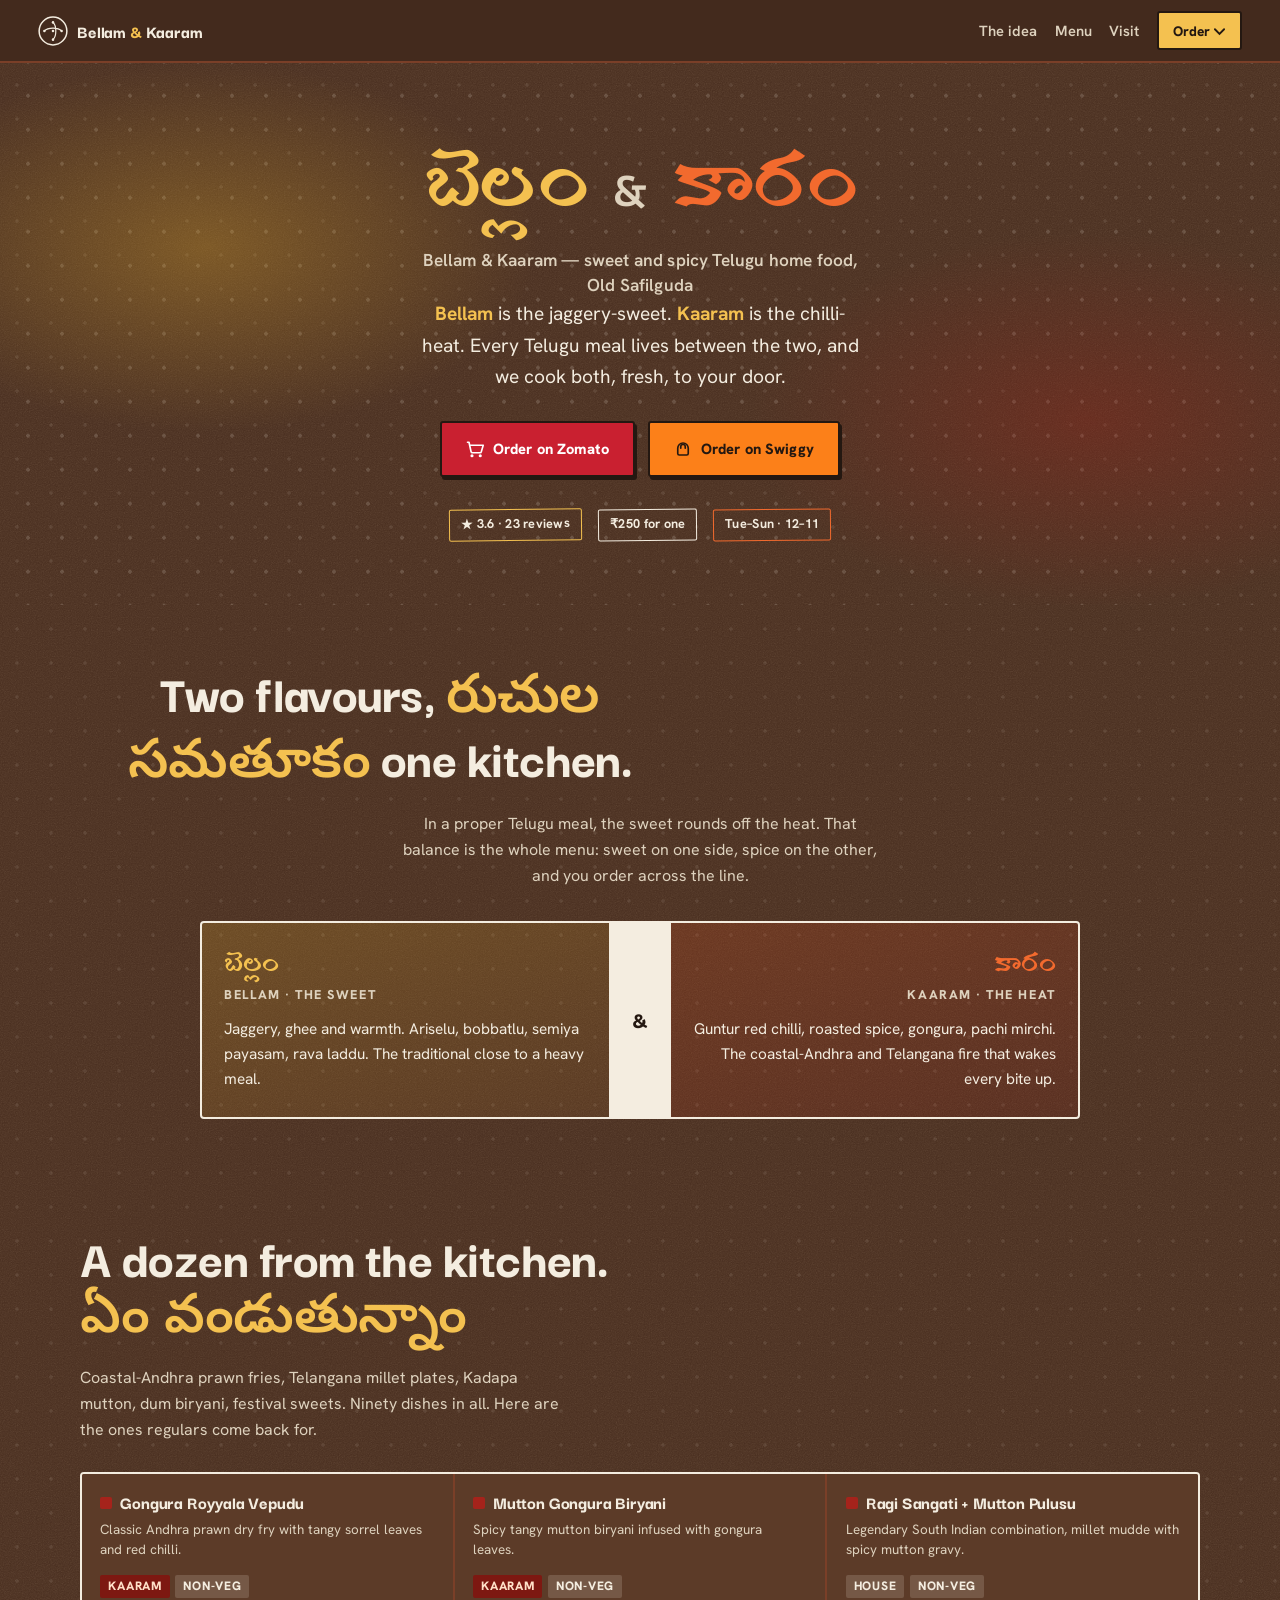
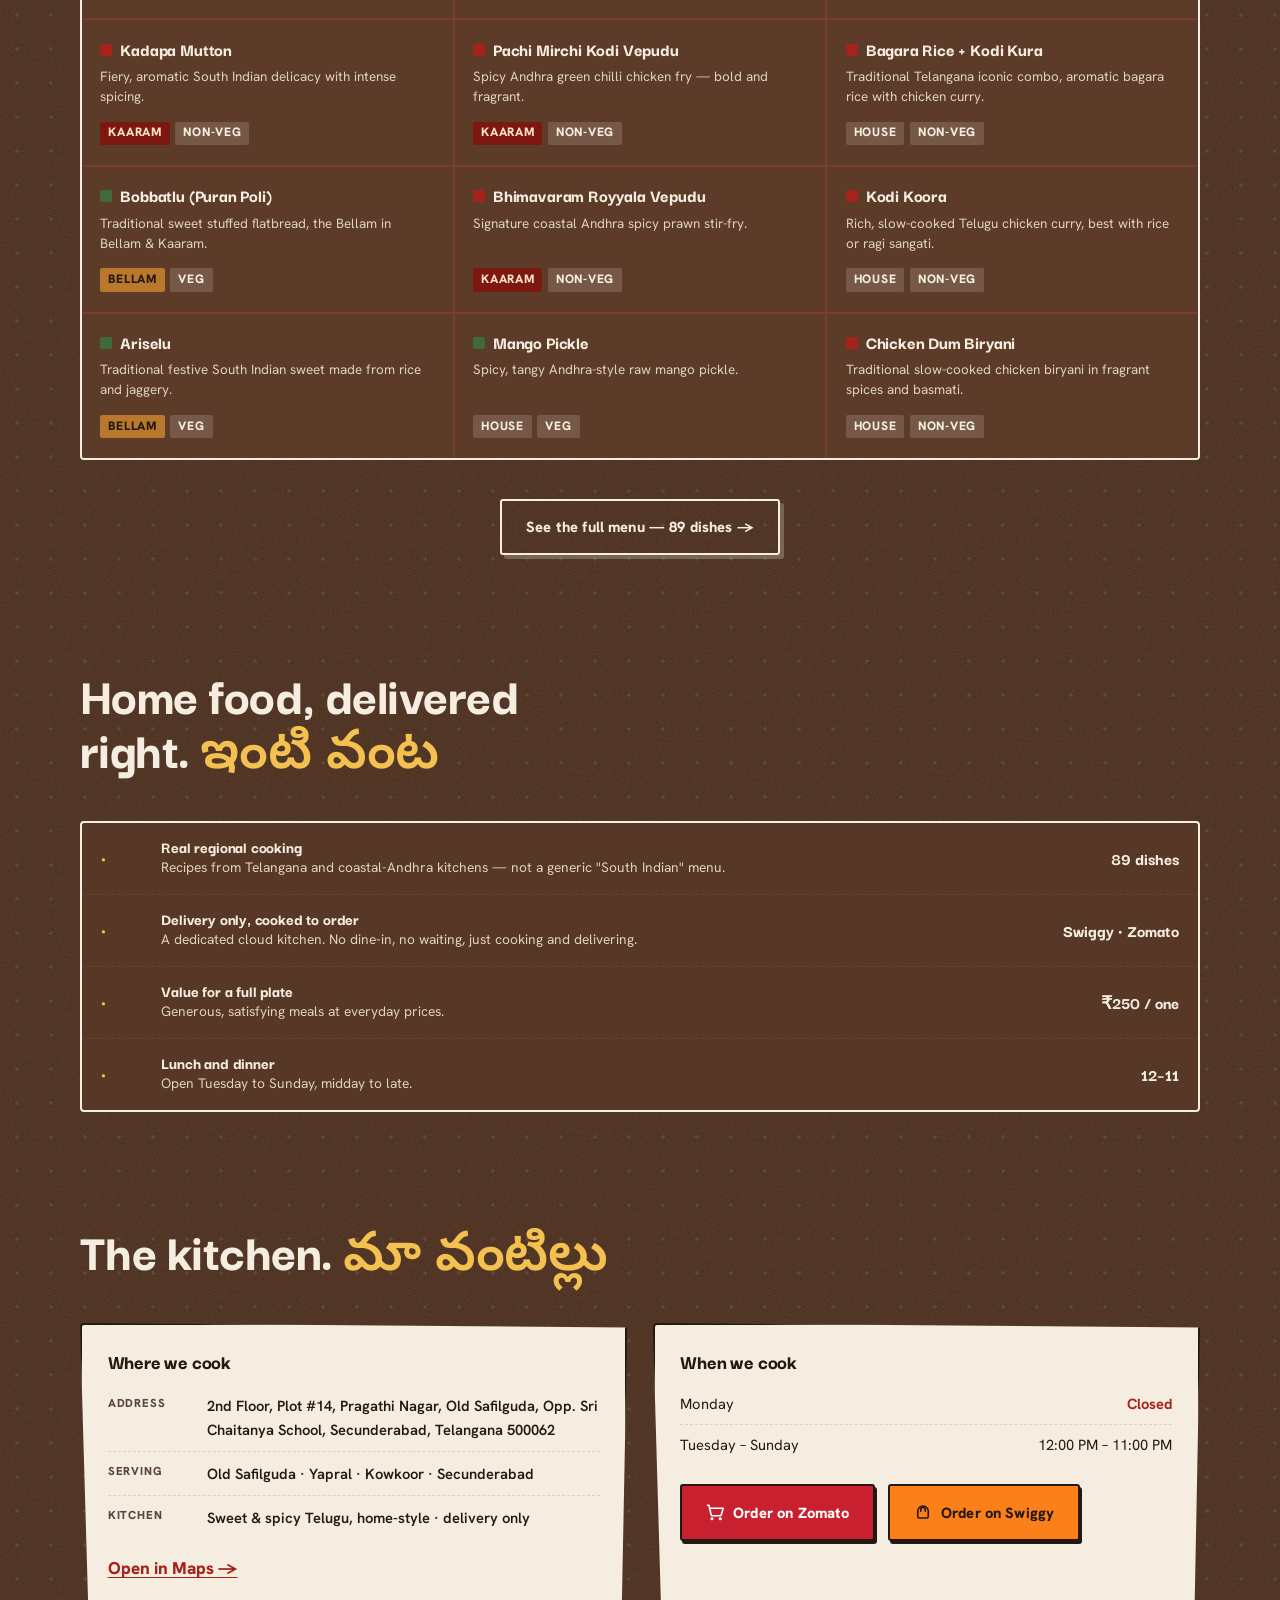
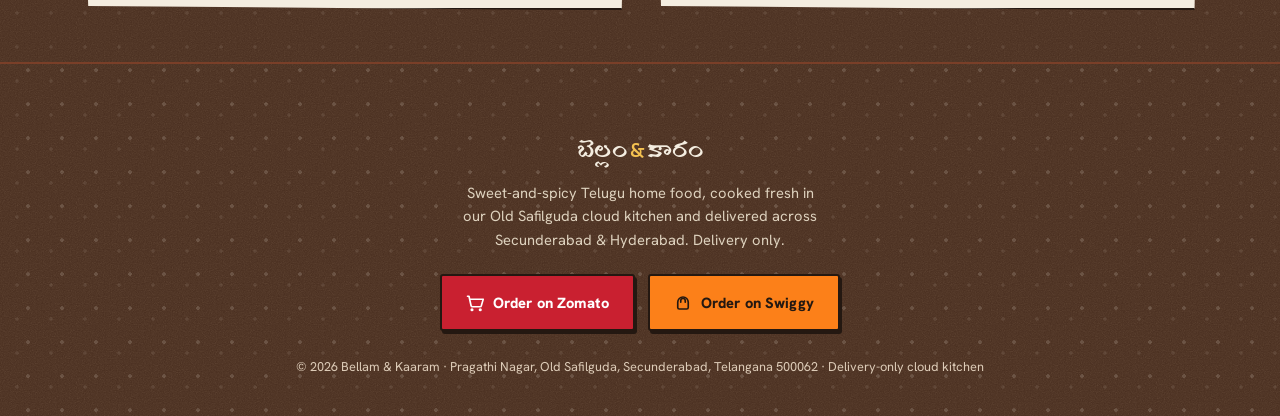
==== commit 8edcf59c: "Add GA4 order_click conversion event on Swiggy/Zomato taps Fires gtag('event','order_click',{platfor" ====
--- a/index.html
+++ b/index.html
@@ -1,745 +1,272 @@
-<!DOCTYPE html><html lang="en"><head>
-  <meta charset="UTF-8">
-  <meta name="viewport" content="width=device-width, initial-scale=1.0">
-  <title>Bellam &amp; Kaaram — Sweet &amp; Spicy Cloud Kitchen | Old Safilguda, Secunderabad</title>
-  <meta name="description" content="Bellam &amp; Kaaram — a delivery-only cloud kitchen in Old Safilguda, Secunderabad serving authentic sweet &amp; spicy Telugu home food. Order now on Zomato or Swiggy.">
-  <link rel="preconnect" href="https://fonts.googleapis.com">
-  <link rel="preconnect" href="https://fonts.gstatic.com" crossorigin="">
-  <link href="https://fonts.googleapis.com/css2?family=Poppins:wght@400;500;600;700;800&amp;family=Playfair+Display:wght@600;700;800&amp;display=swap" rel="stylesheet">
-  <style>
-    :root {
-      --gold: #E8A22B;
-      --gold-deep: #925911;
-      --spice: #992A17;
-      --spice-deep: #8A1F0E;
-      --cream: #FFF7EA;
-      --cream-2: #FBEBCF;
-      --ink: #2A1608;
-      --ink-soft: #654E32;
-      --white: #ffffff;
-    }
-    *, *::before, *::after { box-sizing: border-box; margin: 0; padding: 0; }
-    html { scroll-behavior: smooth; }
-    body { font-family: 'Poppins', sans-serif; color: var(--ink); background: var(--cream); line-height: 1.6; -webkit-font-smoothing: antialiased; }
-    .serif { font-family: 'Playfair Display', serif; }
-
-    /* NAV */
-    nav {
-      background: rgba(255, 247, 234, 0.92);
-      backdrop-filter: blur(10px);
-      border-bottom: 1px solid var(--cream-2);
-      padding: 0.9rem 2rem;
-      display: flex; align-items: center; justify-content: space-between;
-      position: sticky; top: 0; z-index: 50;
-    }
-    .nav-brand { display: flex; align-items: center; gap: 0.65rem; font-weight: 800; font-size: 1.25rem; color: var(--spice); letter-spacing: -0.01em; }
-    .nav-brand .dot { color: var(--gold); }
-    .nav-logo { width: 34px; height: 34px; flex: none; }
-    .nav-links { display: flex; align-items: center; gap: 1.5rem; }
-    .nav-links a { color: var(--ink-soft); text-decoration: none; font-weight: 500; font-size: 1.0rem; transition: color 0.2s; }
-    .nav-links a:hover { color: var(--spice); }
-    .nav-order { background: var(--spice); color: #fff !important; padding: 0.5rem 1.15rem; border-radius: 999px; font-weight: 600; }
-    .nav-order:hover { background: var(--spice-deep); }
-    @media (max-width: 720px) {
-      .nav-links > a:not(.nav-order):not(.nav-menu) { display: none; }
-      .nav-links { gap: 0.8rem; }
-      .nav-menu { font-weight: 600; color: var(--spice) !important; }
-    }
-
-    /* HERO */
-    .hero {
-      position: relative;
-      background: radial-gradient(circle at 20% 20%, rgba(232,162,43,0.28), transparent 55%),
-                  radial-gradient(circle at 85% 75%, rgba(153,42,23,0.18), transparent 55%),
-                  linear-gradient(140deg, #FFF3DC 0%, #FBE2BA 100%);
-      padding: 5.5rem 2rem 5rem;
-      text-align: center;
-      overflow: hidden;
-    }
-    .hero-badge {
-      display: inline-flex; align-items: center; gap: 0.5rem;
-      background: rgba(153,42,23,0.10); color: var(--spice);
-      border: 1px solid rgba(153,42,23,0.25);
-      padding: 0.4rem 1rem; border-radius: 999px;
-      font-size: 0.8rem; font-weight: 600; letter-spacing: 0.02em;
-      margin-bottom: 1.5rem;
-    }
-    .hero h1 { font-size: clamp(2.4rem, 6vw, 4.2rem); font-weight: 800; line-height: 1.05; color: var(--ink); margin-bottom: 1.1rem; }
-    .hero h1 .sweet { color: var(--gold-deep); }
-    .hero h1 .spicy { color: var(--spice); }
-    .hero .telugu { font-size: 1.25rem; line-height: 1.5; color: var(--ink-soft); font-weight: 500; margin-bottom: 0.4rem; letter-spacing: 0.04em; }
-    .hero .lede { font-size: 1.25rem; line-height: 1.55; color: var(--ink-soft); max-width: 620px; margin: 0 auto 2.2rem; }
-    .order-row { display: flex; flex-wrap: wrap; gap: 1rem; justify-content: center; }
-    .btn {
-      display: inline-flex; align-items: center; gap: 0.6rem;
-      padding: 0.95rem 1.8rem; border-radius: 12px;
-      font-weight: 700; font-size: 1.0rem; text-decoration: none;
-      transition: transform 0.18s ease, box-shadow 0.18s ease;
-    }
-    .btn svg { width: 20px; height: 20px; }
-    .btn-zomato { background: #DD3542; color: #fff; box-shadow: 0 10px 24px -10px rgba(42,22,8,0.45); }
-    .btn-swiggy { background: #FC8019; color: var(--ink); box-shadow: 0 10px 24px -10px rgba(42,22,8,0.45); }
-    .btn:hover { transform: translateY(-3px); }
-    .hero-meta { margin-top: 2.4rem; display: flex; flex-wrap: wrap; gap: 1.6rem 2.4rem; justify-content: center; color: var(--ink-soft); font-size: 1.0rem; font-weight: 500; }
-    .hero-meta span { display: inline-flex; align-items: center; gap: 0.5rem; }
-    .hero-meta svg { width: 18px; height: 18px; color: var(--gold-deep); }
-    .stars { color: var(--gold); }
-
-    /* SECTION SHELL */
-    section { padding: 5rem 2rem; }
-    .wrap { max-width: 1040px; margin: 0 auto; }
-    .eyebrow { text-transform: uppercase; letter-spacing: 0.16em; font-size: 0.8rem; font-weight: 700; color: var(--gold-deep); margin-bottom: 0.7rem; }
-    .sec-title { font-size: clamp(1.8rem, 4vw, 2.6rem); font-weight: 800; color: var(--ink); line-height: 1.15; margin-bottom: 1rem; }
-    .sec-title.center, .eyebrow.center { text-align: center; }
-    .sec-sub { color: var(--ink-soft); max-width: 620px; margin: 0 auto 3rem; text-align: center; font-size: 1.25rem; line-height: 1.55; }
-
-    /* CONCEPT / SWEET & SPICY */
-    .concept { background: var(--white); }
-    .duo { display: grid; grid-template-columns: 1fr 1fr; gap: 1.5rem; }
-    @media (max-width: 720px) { .duo { grid-template-columns: 1fr; } }
-    .duo-card { border-radius: 18px; padding: 2.2rem; position: relative; overflow: hidden; }
-    .duo-card .icn { width: 54px; height: 54px; border-radius: 14px; display: flex; align-items: center; justify-content: center; margin-bottom: 1.2rem; }
-    .duo-card .icn svg { width: 28px; height: 28px; color: #fff; }
-    .duo-card h3 { font-size: 1.75rem; line-height: 1.35; font-weight: 800; margin-bottom: 0.15rem; }
-    .duo-card .word { font-size: 1.0rem; font-weight: 600; letter-spacing: 0.08em; text-transform: uppercase; margin-bottom: 0.9rem; }
-    .duo-card p { color: var(--ink-soft); font-size: 1.0rem; }
-    .sweet-card { background: linear-gradient(160deg, #FFF6E4, #FCE9C4); }
-    .sweet-card .icn { background: linear-gradient(140deg, var(--gold), var(--gold-deep)); }
-    .sweet-card h3, .sweet-card .word { color: var(--gold-deep); }
-    .spicy-card { background: linear-gradient(160deg, #FDEBE6, #FBE0D8); }
-    .spicy-card .icn { background: linear-gradient(140deg, var(--spice), var(--spice-deep)); }
-    .spicy-card h3, .spicy-card .word { color: var(--spice); }
-
-    /* GALLERY */
-    .gallery { background: linear-gradient(180deg, var(--cream) 0%, #FDEFD6 100%); }
-    .grid-photos { display: grid; grid-template-columns: repeat(2, 1fr); gap: 1.1rem; }
-    @media (min-width: 780px) { .grid-photos { grid-template-columns: repeat(4, 1fr); } }
-    .grid-photos figure { position: relative; border-radius: 16px; overflow: hidden; box-shadow: 0 14px 30px -18px rgba(138,31,14,0.5); aspect-ratio: 3/4; background: var(--cream-2); }
-    .grid-photos img { width: 100%; height: 100%; object-fit: cover; transition: transform 0.5s ease; display: block; }
-    .grid-photos figure:hover img { transform: scale(1.07); }
-
-    /* FEATURES */
-    .features { background: var(--white); }
-    .feat-grid { display: grid; grid-template-columns: repeat(auto-fit, minmax(220px, 1fr)); gap: 1.4rem; }
-    .feat { text-align: center; padding: 1.8rem 1.2rem; border-radius: 16px; background: var(--cream); border: 1px solid var(--cream-2); }
-    .feat .icn { width: 52px; height: 52px; margin: 0 auto 1rem; border-radius: 50%; background: rgba(232,162,43,0.15); display: flex; align-items: center; justify-content: center; }
-    .feat .icn svg { width: 26px; height: 26px; color: var(--gold-deep); }
-    .feat h3 { font-size: 1.25rem; line-height: 1.4; font-weight: 700; margin-bottom: 0.35rem; }
-    .feat p { font-size: 1.0rem; color: var(--ink-soft); }
-
-    /* FULL MENU */
-    .menu-sec { background: var(--cream); }
-    .menu-photo-grid { display: grid; grid-template-columns: repeat(auto-fill, minmax(260px, 1fr)); gap: 1.3rem; margin-top: 2.4rem; }
-    .mcard { background: #fff; border-radius: 18px; overflow: hidden; border: 1px solid var(--cream-2); transition: box-shadow 0.25s, transform 0.25s; }
-    .mcard:hover { box-shadow: 0 18px 40px -14px rgba(138,31,14,0.18); transform: translateY(-4px); }
-    .mcard-img { width: 100%; aspect-ratio: 4/3; object-fit: cover; display: block; }
-    .mcard-body { padding: 1.1rem 1.3rem 1.4rem; }
-    .vtag { display: inline-block; font-size: 0.8rem; font-weight: 700; text-transform: uppercase; letter-spacing: 0.1em; padding: 0.18rem 0.55rem; border-radius: 20px; margin-bottom: 0.45rem; }
-    .vtag.nv { background: rgba(153,42,23,0.1); color: var(--spice); }
-    .vtag.vg { background: rgba(40,130,60,0.1); color: #257a30; }
-    .vtag.mb { background: rgba(232,162,43,0.15); color: var(--gold-deep); }
-    .mcard h3 { font-size: 1.0rem; font-weight: 700; color: var(--ink); margin-bottom: 0.3rem; }
-    .mcard p { font-size: 1.0rem; color: var(--ink-soft); line-height: 1.55; }
-    /* text menu categories */
-    .menu-cats { margin-top: 3rem; }
-    .mcat { margin-bottom: 2.4rem; }
-    .mcat-head { display: flex; align-items: center; gap: 0.8rem; margin-bottom: 1rem; padding-bottom: 0.6rem; border-bottom: 2px solid var(--cream-2); }
-    .mcat-head h3 { font-size: 1.25rem; font-weight: 800; color: var(--ink); }
-    .mcat-head .mcat-count { font-size: 0.8rem; font-weight: 600; color: var(--ink-soft); background: var(--cream-2); padding: 0.15rem 0.55rem; border-radius: 999px; }
-    .mcat-items { display: grid; grid-template-columns: 1fr 1fr; gap: 0.6rem 1.8rem; }
-    @media (max-width: 700px) { .mcat-items { grid-template-columns: 1fr; } }
-    .mitem { display: flex; gap: 0.55rem; align-items: flex-start; padding: 0.55rem 0; border-bottom: 1px solid rgba(251,235,207,0.7); }
-    .mitem:last-child { border-bottom: none; }
-    .mdot { width: 10px; height: 10px; border-radius: 2px; flex: none; margin-top: 5px; border: 1.5px solid; }
-    .mdot.nv { border-color: var(--spice); background: var(--spice); }
-    .mdot.vg { border-color: #257a30; background: #257a30; }
-    .mitem-text { flex: 1; }
-    .mitem-name { font-size: 1.0rem; font-weight: 600; color: var(--ink); line-height: 1.3; }
-    .mitem-desc { font-size: 0.8rem; color: var(--ink-soft); line-height: 1.45; margin-top: 0.1rem; }
-    .menu-cta-row { text-align: center; margin-top: 3rem; }
-    .btn-ghost { background: #fff; color: var(--spice); border: 2px solid var(--spice); }
-    .btn-ghost:hover { background: var(--spice); color: #fff; }
-
-    /* INFO / CONTACT */
-    .info { background: var(--cream); }
-    .info-grid { display: grid; grid-template-columns: 1.1fr 1fr; gap: 2.5rem; align-items: start; }
-    @media (max-width: 760px) { .info-grid { grid-template-columns: 1fr; } }
-    .info-card { background: #fff; border-radius: 18px; padding: 2rem; border: 1px solid var(--cream-2); }
-    .info-row { display: flex; gap: 1rem; padding: 1rem 0; border-bottom: 1px solid var(--cream-2); }
-    .info-row:last-child { border-bottom: none; }
-    .info-row .icn { width: 42px; height: 42px; flex: none; border-radius: 11px; background: rgba(153,42,23,0.10); display: flex; align-items: center; justify-content: center; }
-    .info-row .icn svg { width: 21px; height: 21px; color: var(--spice); }
-    .info-row h3 { font-size: 0.8rem; text-transform: uppercase; letter-spacing: 0.08em; color: var(--ink-soft); font-weight: 600; margin-bottom: 0.15rem; }
-    .info-row p { font-weight: 500; color: var(--ink); font-size: 1.0rem; }
-    .hours-list { list-style: none; }
-    .hours-list li { display: flex; justify-content: space-between; padding: 0.7rem 0; border-bottom: 1px solid var(--cream-2); font-size: 1.0rem; }
-    .hours-list li:last-child { border-bottom: none; }
-    .hours-list .day { font-weight: 500; }
-    .hours-list .time { color: var(--ink-soft); }
-
-    /* FOOTER */
-    footer { background: var(--ink); color: #C9B79A; text-align: center; padding: 3rem 2rem 2.2rem; }
-    .foot-brand { display: inline-flex; align-items: center; gap: 0.6rem; font-weight: 800; font-size: 1.75rem; color: #fff; margin-bottom: 1rem; }
-    .foot-brand .dot { color: var(--gold); }
-    .foot-order { display: flex; gap: 0.9rem; justify-content: center; flex-wrap: wrap; margin: 1.4rem 0 1.8rem; }
-    .foot-order a { box-shadow: none; padding: 0.7rem 1.5rem; border-radius: 10px; font-weight: 600; text-decoration: none; font-size: 1.0rem; }
-    .foot-line { font-size: 1.0rem; opacity: 0.7; max-width: 560px; margin: 0 auto 0.6rem; }
-    .foot-copy { font-size: 0.8rem; opacity: 0.55; margin-top: 1.2rem; }
-
-    /* ORDER DROPDOWN */
-    .nav-dropdown { position: relative; }
-    .nav-dropdown-btn { border: none; cursor: pointer; font-family: inherit; font-size: inherit; letter-spacing: inherit; }
-    .nav-dropdown-menu {
-      display: none; flex-direction: column;
-      position: absolute; right: 0; top: calc(100% + 10px);
-      background: #fff; border-radius: 14px;
-      box-shadow: 0 6px 14px -6px rgba(42,22,8,0.22);
-      min-width: 180px; overflow: hidden; z-index: 200;
-      border: 1px solid var(--cream-2);
-    }
-    .nav-dropdown.open .nav-dropdown-menu { display: flex; }
-    .nav-dropdown-menu a {
-      display: flex; align-items: center; gap: 0.7rem;
-      padding: 0.85rem 1.2rem; text-decoration: none;
-      color: var(--ink); font-weight: 600; font-size: 1.0rem;
-      transition: background 0.15s;
-    }
-    .nav-dropdown-menu a:hover { background: var(--cream); }
-    .nav-dropdown-menu a:first-child { border-bottom: 1px solid var(--cream-2); }
-
-    /* SCROLL ANIMATION */
-    [data-anim] { opacity: 0; transform: translateY(24px); transition: opacity 0.7s ease, transform 0.7s ease; }
-    [data-anim].visible { opacity: 1; transform: none; }
-    @media (prefers-reduced-motion: reduce) { [data-anim] { opacity: 1; transform: none; transition: none; } }
-
-    /* MOBILE OVERRIDES */
-    @media (max-width: 600px) {
-      nav { padding: 0.75rem 1rem; }
-      .nav-brand-text { display: none; }
-      .nav-logo { width: 32px; height: 32px; }
-      .nav-links { gap: 0.6rem; }
-      .nav-menu { font-size: 1.0rem; }
-      .nav-order { padding: 0.45rem 0.85rem; font-size: 1.0rem; }
-      .hero { padding: 3.5rem 1rem 3rem; }
-      .hero .lede { font-size: 1rem; }
-      section { padding: 3rem 1rem; }
-      .mcat-items { grid-template-columns: 1fr; }
-      .order-row { flex-direction: column; align-items: stretch; }
-      .order-row .btn { justify-content: center; width: 100%; }
-      .nav-dropdown-menu { right: -0.5rem; min-width: 160px; }
-    }
-  </style>
-
-<!-- SEO -->
+<!doctype html>
+<html lang="en">
+<head>
+<meta charset="utf-8">
+<meta name="viewport" content="width=device-width, initial-scale=1">
+<title>Bellam & Kaaram — Sweet & Spicy Telugu Cloud Kitchen | Old Safilguda, Secunderabad</title>
+<meta name="description" content="Bellam & Kaaram — a delivery-only cloud kitchen in Old Safilguda, Secunderabad cooking sweet & spicy Telugu home food. Gongura, biryani, ragi sangati, combos and sweets. Order on Zomato or Swiggy.">
 <link rel="canonical" href="https://bellamkaram.online/">
-<meta property="og:title" content="Bellam &amp; Kaaram — Sweet &amp; Spicy Telugu Cloud Kitchen, Secunderabad">
-<meta property="og:description" content="Bellam &amp; Kaaram — delivery-only cloud kitchen serving authentic sweet &amp; spicy Telugu home food across Old Safilguda &amp; Secunderabad, Hyderabad. Order on Zomato or Swiggy.">
+<link rel="icon" href="favicon.svg" type="image/svg+xml">
+<link rel="icon" href="favicon-32.png" sizes="32x32" type="image/png">
+<link rel="apple-touch-icon" href="apple-touch-icon.png">
+<meta name="theme-color" content="#4a2f20">
+<meta property="og:title" content="Bellam & Kaaram — Sweet & Spicy Telugu Cloud Kitchen | Old Safilguda, Secunderabad">
+<meta property="og:description" content="Bellam & Kaaram — a delivery-only cloud kitchen in Old Safilguda, Secunderabad cooking sweet & spicy Telugu home food. Gongura, biryani, ragi sangati, combos and sweets. Order on Zomato or Swiggy.">
 <meta property="og:type" content="restaurant.restaurant">
 <meta property="og:url" content="https://bellamkaram.online/">
 <meta name="twitter:card" content="summary_large_image">
-<meta name="twitter:title" content="Bellam &amp; Kaaram — Sweet &amp; Spicy Telugu Cloud Kitchen, Secunderabad">
-<meta name="twitter:description" content="Bellam &amp; Kaaram — delivery-only cloud kitchen serving authentic sweet &amp; spicy Telugu home food across Old Safilguda &amp; Secunderabad, Hyderabad. Order on Zomato or Swiggy.">
+<meta name="twitter:title" content="Bellam & Kaaram — Sweet & Spicy Telugu Cloud Kitchen | Old Safilguda, Secunderabad">
+<meta name="twitter:description" content="Bellam & Kaaram — a delivery-only cloud kitchen in Old Safilguda, Secunderabad cooking sweet & spicy Telugu home food. Gongura, biryani, ragi sangati, combos and sweets. Order on Zomato or Swiggy.">
+<link rel="preconnect" href="https://fonts.googleapis.com">
+<link rel="preconnect" href="https://fonts.gstatic.com" crossorigin>
+<link href="https://fonts.googleapis.com/css2?family=Darker+Grotesque:wght@600;700;800&family=Hanken+Grotesk:wght@400;500;600;700;800&family=Gurajada&family=Noto+Sans+Telugu:wght@400;500;600;700&display=swap" rel="stylesheet">
+<link rel="stylesheet" href="style.css">
 <script type="application/ld+json">
-{
-  "@context": "https://schema.org",
-  "@type": "Restaurant",
-  "name": "Bellam & Kaaram",
-  "description": "Delivery-only cloud kitchen serving authentic sweet & spicy Telugu home-style food, delivered across Old Safilguda, Secunderabad & Hyderabad.",
-  "servesCuisine": [
-    "Telugu",
-    "Andhra",
-    "South Indian",
-    "Home Food"
-  ],
-  "priceRange": "₹₹",
-  "url": "https://bellamkaram.online/",
-  "hasMenu": "https://bellamkaram.online/menu.html",
-  "acceptsReservations": false,
-  "address": {
-    "@type": "PostalAddress",
-    "streetAddress": "2nd Floor, Plot #14, Pragathi Nagar, Old Safilguda, Opp. Sri Chaitanya School",
-    "addressLocality": "Secunderabad",
-    "addressRegion": "Telangana",
-    "postalCode": "500062",
-    "addressCountry": "IN"
-  },
-  "areaServed": [
-    "Old Safilguda",
-    "Secunderabad",
-    "Hyderabad"
-  ],
-  "openingHoursSpecification": [
-    {
-      "@type": "OpeningHoursSpecification",
-      "dayOfWeek": [
-        "Tuesday",
-        "Wednesday",
-        "Thursday",
-        "Friday",
-        "Saturday",
-        "Sunday"
-      ],
-      "opens": "12:00",
-      "closes": "23:00"
-    }
-  ],
-  "aggregateRating": {
-    "@type": "AggregateRating",
-    "ratingValue": "3.6",
-    "reviewCount": "23"
-  },
-  "sameAs": [
-    "https://www.swiggy.com/city/hyderabad/bellam-and-kaaram-yapral-kowkoor-rest1294767",
-    "https://www.zomato.com/hyderabad/bellam-kaaram-1-yapral-secunderabad"
-  ],
-  "potentialAction": {
-    "@type": "OrderAction",
-    "target": "https://www.zomato.com/hyderabad/bellam-kaaram-1-yapral-secunderabad",
-    "deliveryMethod": "http://purl.org/goodrelations/v1#DeliveryModeOwnFleet"
-  }
-}
+{"@context":"https://schema.org","@type":"Restaurant","name":"Bellam & Kaaram","description":"Delivery-only cloud kitchen serving authentic sweet & spicy Telugu home-style food, delivered across Old Safilguda, Secunderabad & Hyderabad.","servesCuisine":["Telugu","Andhra","South Indian","Home Food"],"priceRange":"₹₹","url":"https://bellamkaram.online/","hasMenu":"https://bellamkaram.online/menu.html","acceptsReservations":false,"address":{"@type":"PostalAddress","streetAddress":"2nd Floor, Plot #14, Pragathi Nagar, Old Safilguda, Opp. Sri Chaitanya School","addressLocality":"Secunderabad","addressRegion":"Telangana","postalCode":"500062","addressCountry":"IN"},"areaServed":["Old Safilguda","Yapral","Kowkoor","Secunderabad","Hyderabad"],"openingHoursSpecification":[{"@type":"OpeningHoursSpecification","dayOfWeek":["Tuesday","Wednesday","Thursday","Friday","Saturday","Sunday"],"opens":"12:00","closes":"23:00"}],"aggregateRating":{"@type":"AggregateRating","ratingValue":"3.6","reviewCount":"23"},"sameAs":["https://www.swiggy.com/city/hyderabad/bellam-and-kaaram-yapral-kowkoor-rest1294767","https://www.zomato.com/hyderabad/bellam-kaaram-1-yapral-secunderabad"],"potentialAction":{"@type":"OrderAction","target":"https://www.zomato.com/hyderabad/bellam-kaaram-1-yapral-secunderabad","deliveryMethod":"http://purl.org/goodrelations/v1#DeliveryModeOwnFleet"}}
 </script>
+
 <!-- Meta Pixel -->
 <script>
 (function(){
-  var META_PIXEL_ID='1213790737554855'; /* <-- paste your Meta Pixel ID here (from Meta Events Manager). Stays OFF until a real ID is set. */
+  var META_PIXEL_ID='1213790737554855';
   if(!/^\d{6,}$/.test(META_PIXEL_ID))return;
   !function(f,b,e,v,n,t,s){if(f.fbq)return;n=f.fbq=function(){n.callMethod?n.callMethod.apply(n,arguments):n.queue.push(arguments)};if(!f._fbq)f._fbq=n;n.push=n;n.loaded=!0;n.version='2.0';n.queue=[];t=b.createElement(e);t.async=!0;t.src=v;s=b.getElementsByTagName(e)[0];s.parentNode.insertBefore(t,s)}(window,document,'script','https://connect.facebook.net/en_US/fbevents.js');
-  fbq('init',META_PIXEL_ID);
-  fbq('track','PageView');
-  /* Count taps on the Swiggy/Zomato order buttons as Lead conversions */
+  fbq('init',META_PIXEL_ID); fbq('track','PageView');
   window.addEventListener('DOMContentLoaded',function(){
     document.querySelectorAll('a[href*="swiggy.com"],a[href*="zomato"]').forEach(function(a){
-      a.addEventListener('click',function(){try{fbq('track','Lead');}catch(e){}});
+      a.addEventListener('click',function(){var p=/zomato/.test(a.href)?'zomato':'swiggy';try{fbq('track','Lead');}catch(e){}try{gtag('event','order_click',{platform:p,transport_type:'beacon'});}catch(e){}});
     });
   });
 })();
 </script>
-<!-- End Meta Pixel -->
-<!-- Google tag (gtag.js) -->
-<script async="" src="https://www.googletagmanager.com/gtag/js?id=G-03WND9ZQL7"></script>
-<script>
-window.dataLayer = window.dataLayer || [];
-function gtag(){dataLayer.push(arguments);}
-gtag('js', new Date());
-gtag('config', 'G-03WND9ZQL7');
-</script>
+<!-- Google tag -->
+<script async src="https://www.googletagmanager.com/gtag/js?id=G-03WND9ZQL7"></script>
+<script>window.dataLayer=window.dataLayer||[];function gtag(){dataLayer.push(arguments);}gtag('js',new Date());gtag('config','G-03WND9ZQL7');</script>
 </head>
 <body>
 <noscript><img height="1" width="1" style="display:none" alt="" src="https://www.facebook.com/tr?id=1213790737554855&ev=PageView&noscript=1"/></noscript>
-
-
-<nav>
-  <a class="nav-brand" href="index.html" style="text-decoration:none;">
-    <svg class="nav-logo" viewBox="0 0 44 44" fill="none" xmlns="http://www.w3.org/2000/svg" aria-hidden="true">
-      <circle cx="22" cy="22" r="21" fill="#992A17"></circle>
-      <path d="M22 11c3 3.5 3 6.5 0 10-3-3.5-3-6.5 0-10z" fill="#E8A22B"></path>
-      <path d="M14 20c4 0 6 2 8 6-4.5 0.5-7-1-8-6z" fill="#FFF7EA"></path>
-      <path d="M30 20c-4 0-6 2-8 6 4.5 0.5 7-1 8-6z" fill="#FFF7EA"></path>
-      <circle cx="22" cy="28" r="2.4" fill="#E8A22B"></circle>
-    </svg>
-    <span class="nav-brand-text">Bellam <span class="dot">&amp;</span> Kaaram</span>
-  </a>
+<!--
+  IMPECCABLE DIRECTION CONTRACT — Bellam & Kaaram landing (Persuade)
+  THESIS: The kitchen as the Telugu doorstep you pass every morning — the muggu
+    (dawn rice-flour threshold pattern) IS the page's structural grid, its two
+    poles are bellam (jaggery-warm) and kaaram (chilli-hot), and the ~90-dish
+    regional menu is navigable by that taste axis. Refuses the cream / Playfair /
+    soft-shadow-photo-card "authentic South Indian delivery" template.
+  OWN-WORLD: Swept-earth kaavi ground (#4a2f20) running unbroken top to bottom;
+    chalk / rice-flour muggu dot-lattice (#f4ede0) as the layout grid; bellam
+    pole = jaggery + turmeric (#e0a92e / #b9782e), kaaram pole = chilli +
+    marigold (#a5231b / #e8531f). Darker Grotesque display, Hanken Grotesk body,
+    Gurajada + Noto Sans Telugu for Telugu. Newsprint tooth, rubber-stamp price
+    marks, torn tiffin-packet edges, zero photography (none exists for this brand).
+  STORY: A Telugu person in Old Safilguda lands from Swiggy/Zomato, sees their own
+    doorstep — the muggu, the warm earth, బెల్లం & కారం large in the lattice —
+    understands instantly this is regional home food, scans the menu by taste or
+    category, taps Zomato or Swiggy. Address / hours / 3.6 rating give trust
+    without fabrication.
+  FIRST VIEWPORT: Full-bleed swept-earth ground with a chalk muggu dot-lattice;
+    బెల్లం & కారం set large with the "&" as the sweet↔spice axis (jaggery glow
+    left, chilli red right); one line of positioning; the two order buttons
+    (Zomato red / Swiggy orange — the only place those colours appear) on the
+    threshold line; stamped 3.6 · ₹250 for one · Tue–Sun 12–11.
+  FORM: Andhra muggu / doorstep ritual. Candidate 7 of 7 grounded directions —
+    the roll's assignment; seed key bb026b76; decision page answer -> optionId
+    "assigned", buildPath "code". Raises folded in: sweet↔spice axis (from Fight
+    Poster), ruled menu grid + flip (from Split-Flap), unbroken ground (from
+    Cracktro), vernacular print + reserved action colour (from Photocopied Flyer),
+    name the specific thing (from Pickle Shelf), one signal for the live path
+    (from Sewing Pattern).
+  FINISH: unreviewed and undocumented is unfinished; this build ends with the
+    finish review, the verdict, DESIGN.md, and every shipping raster carrying its
+    provenance.
+-->
+<nav class="top">
+  <a class="brand" href="index.html"><svg viewBox="0 0 40 40" fill="none" aria-hidden="true">
+  <circle cx="20" cy="20" r="18.5" fill="none" stroke="currentColor" stroke-width="2"/>
+  <circle cx="20" cy="20" r="1.7" fill="currentColor"/>
+  <circle cx="20" cy="8.5" r="1.7" fill="currentColor"/><circle cx="20" cy="31.5" r="1.7" fill="currentColor"/>
+  <circle cx="8.5" cy="20" r="1.7" fill="currentColor"/><circle cx="31.5" cy="20" r="1.7" fill="currentColor"/>
+  <path d="M20 8.5C25 13 25 27 20 31.5M8.5 20C13 15 27 15 31.5 20" stroke="currentColor" stroke-width="1.6"/>
+</svg><b>Bellam <span class="amp">&amp;</span> Kaaram</b></a>
   <div class="nav-links">
-    <a href="#story">Our Story</a>
-    <a href="menu.html" class="nav-menu">Menu</a>
-    <a href="#visit">Visit</a>
-    <div class="nav-dropdown">
-      <button class="nav-order nav-dropdown-btn" aria-expanded="false">Order Now ▾</button>
-      <div class="nav-dropdown-menu">
-        <a href="https://www.zomato.com/hyderabad/bellam-kaaram-1-yapral-secunderabad" target="_blank" rel="noopener">
-          <svg width="16" height="16" viewBox="0 0 24 24" fill="none" stroke="#E23744" stroke-width="2" stroke-linecap="round" stroke-linejoin="round"><circle cx="8" cy="21" r="1"></circle><circle cx="19" cy="21" r="1"></circle><path d="M2.05 2.05h2l2.66 12.42a2 2 0 0 0 2 1.58h9.78a2 2 0 0 0 1.95-1.57l1.65-7.43H5.12"></path></svg>
-          Zomato
-        </a>
-        <a href="https://www.swiggy.com/city/hyderabad/bellam-and-kaaram-yapral-kowkoor-rest1294767" target="_blank" rel="noopener">
-          <svg width="16" height="16" viewBox="0 0 24 24" fill="none" stroke="#FC8019" stroke-width="2" stroke-linecap="round" stroke-linejoin="round"><path d="M5 11a7 7 0 0 1 14 0v7a2 2 0 0 1-2 2H7a2 2 0 0 1-2-2z"></path><path d="M9 11V9a3 3 0 0 1 6 0v2"></path></svg>
-          Swiggy
-        </a>
+    <a href="index.html#axis">The idea</a>
+    <a class="nav-menu-link" href="menu.html">Menu</a>
+    <a href="index.html#visit">Visit</a>
+    <div class="nav-order-wrap">
+      <button class="nav-order-btn" aria-expanded="false" aria-haspopup="true">Order <svg viewBox="0 0 12 8" width="11" height="8" fill="none" aria-hidden="true"><path d="M1 1l5 5 5-5" stroke="currentColor" stroke-width="2" stroke-linecap="round"/></svg></button>
+      <div class="nav-order-menu">
+        <a href="https://www.zomato.com/hyderabad/bellam-kaaram-1-yapral-secunderabad" target="_blank" rel="noopener"><svg viewBox="0 0 24 24" fill="none" stroke="currentColor" stroke-width="2.2" stroke-linecap="round" stroke-linejoin="round" aria-hidden="true"><circle cx="8" cy="21" r="1"/><circle cx="19" cy="21" r="1"/><path d="M2 3h2l2.7 12.4a2 2 0 0 0 2 1.6h9.8a2 2 0 0 0 2-1.6L23 7H5"/></svg>Zomato</a>
+        <a href="https://www.swiggy.com/city/hyderabad/bellam-and-kaaram-yapral-kowkoor-rest1294767" target="_blank" rel="noopener"><svg viewBox="0 0 24 24" fill="none" stroke="currentColor" stroke-width="2.2" stroke-linecap="round" stroke-linejoin="round" aria-hidden="true"><path d="M5 11a7 7 0 0 1 14 0v7a2 2 0 0 1-2 2H7a2 2 0 0 1-2-2z"/><path d="M9 11V9a3 3 0 0 1 6 0v2"/></svg>Swiggy</a>
       </div>
     </div>
   </div>
 </nav>
 
-<header class="hero">
-  <div class="hero-badge">
-    <svg viewBox="0 0 24 24" fill="none" stroke="currentColor" stroke-width="2" stroke-linecap="round" stroke-linejoin="round" width="15" height="15" aria-hidden="true"><path d="M5 12h14M12 5l7 7-7 7"></path></svg>
-    Delivery-Only Cloud Kitchen · Old Safilguda, Secunderabad
-  </div>
-  <p class="telugu">బెల్లం &amp; కారం</p>
-  <h1><span class="sweet">Sweet</span> meets <span class="spicy">Spicy</span></h1>
-  <p class="lede">Authentic Telugu home-style cooking delivered hot to your door. Bellam means jaggery-sweet and Kaaram means fiery-spicy. Every meal is a balance of both.</p>
+<header class="doorstep muggu-field">
+  <h1 class="ds-te te-display"><span class="bellam" lang="te">బెల్లం</span><span class="amp">&amp;</span><span class="kaaram" lang="te">కారం</span></h1>
+  <p class="ds-en">Bellam &amp; Kaaram &mdash; sweet and spicy Telugu home food, Old Safilguda</p>
+  <p class="ds-lede"><b>Bellam</b> is the jaggery-sweet. <b>Kaaram</b> is the chilli-heat. Every Telugu meal lives between the two, and we cook both, fresh, to your door.</p>
   <div class="order-row">
-    <a class="btn btn-zomato" href="https://www.zomato.com/hyderabad/bellam-kaaram-1-yapral-secunderabad" target="_blank" rel="noopener">
-      <svg viewBox="0 0 24 24" fill="none" stroke="currentColor" stroke-width="2" stroke-linecap="round" stroke-linejoin="round" aria-hidden="true"><circle cx="8" cy="21" r="1"></circle><circle cx="19" cy="21" r="1"></circle><path d="M2.05 2.05h2l2.66 12.42a2 2 0 0 0 2 1.58h9.78a2 2 0 0 0 1.95-1.57l1.65-7.43H5.12"></path></svg>
-      Order on Zomato
-    </a>
-    <a class="btn btn-swiggy" href="https://www.swiggy.com/city/hyderabad/bellam-and-kaaram-yapral-kowkoor-rest1294767" target="_blank" rel="noopener">
-      <svg viewBox="0 0 24 24" fill="none" stroke="currentColor" stroke-width="2" stroke-linecap="round" stroke-linejoin="round" aria-hidden="true"><path d="M5 11a7 7 0 0 1 14 0v7a2 2 0 0 1-2 2H7a2 2 0 0 1-2-2z"></path><path d="M9 11V9a3 3 0 0 1 6 0v2"></path></svg>
-      Order on Swiggy
-    </a>
-  </div>
-  <div class="hero-meta">
-    <span><span class="stars">★</span> 3.6 rating · 23 reviews</span>
-    <span><svg viewBox="0 0 24 24" fill="none" stroke="currentColor" stroke-width="2" stroke-linecap="round" stroke-linejoin="round" aria-hidden="true"><circle cx="12" cy="12" r="10"></circle><path d="M12 6v6l4 2"></path></svg> Lunch &amp; Dinner</span>
-    <span><svg viewBox="0 0 24 24" fill="none" stroke="currentColor" stroke-width="2" stroke-linecap="round" stroke-linejoin="round" aria-hidden="true"><path d="M6 2 3 6v14a2 2 0 0 0 2 2h14a2 2 0 0 0 2-2V6l-3-4z"></path><path d="M3 6h18"></path><path d="M16 10a4 4 0 0 1-8 0"></path></svg> ₹250 for one</span>
+  <a class="order zomato" href="https://www.zomato.com/hyderabad/bellam-kaaram-1-yapral-secunderabad" target="_blank" rel="noopener"><svg viewBox="0 0 24 24" fill="none" stroke="currentColor" stroke-width="2.2" stroke-linecap="round" stroke-linejoin="round" aria-hidden="true"><circle cx="8" cy="21" r="1"/><circle cx="19" cy="21" r="1"/><path d="M2 3h2l2.7 12.4a2 2 0 0 0 2 1.6h9.8a2 2 0 0 0 2-1.6L23 7H5"/></svg>Order on Zomato</a>
+  <a class="order swiggy" href="https://www.swiggy.com/city/hyderabad/bellam-and-kaaram-yapral-kowkoor-rest1294767" target="_blank" rel="noopener"><svg viewBox="0 0 24 24" fill="none" stroke="currentColor" stroke-width="2.2" stroke-linecap="round" stroke-linejoin="round" aria-hidden="true"><path d="M5 11a7 7 0 0 1 14 0v7a2 2 0 0 1-2 2H7a2 2 0 0 1-2-2z"/><path d="M9 11V9a3 3 0 0 1 6 0v2"/></svg>Order on Swiggy</a>
+</div>
+  <div class="ds-meta">
+    <span class="stamp sweet">&#9733; 3.6 &middot; 23 reviews</span>
+    <span class="stamp">&#8377;250 for one</span>
+    <span class="stamp hot">Tue&ndash;Sun &middot; 12&ndash;11</span>
   </div>
 </header>
 
-<!-- STORY / SWEET & SPICY -->
-<section class="concept" id="story">
-  <div class="wrap">
-    <p class="eyebrow center" data-anim="">The Meaning Behind the Name</p>
-    <h2 class="sec-title center" data-anim="" data-delay="1">Two Flavours, One Kitchen</h2>
-    <p class="sec-sub" data-anim="" data-delay="2">In Telugu, the finest meals live in the balance of sweetness and heat. Our kitchen is built on that idea: comfort and fire, side by side on every plate.</p>
-    <div class="duo">
-      <div class="duo-card sweet-card" data-anim="" data-delay="1">
-        <div class="icn">
-          <svg viewBox="0 0 24 24" fill="none" stroke="currentColor" stroke-width="2" stroke-linecap="round" stroke-linejoin="round" aria-hidden="true"><path d="M12 2a7 7 0 0 0-7 7c0 3 2 5 2 8h10c0-3 2-5 2-8a7 7 0 0 0-7-7z"></path><path d="M9 22h6"></path></svg>
-        </div>
-        <p class="word">Bellam · ౉ెల్లం</p>
-        <h3 class="serif">Sweet</h3>
-        <p>Jaggery, ghee and warmth: the traditional sweetness that rounds off a hearty Telugu meal, and it feels just like home.</p>
-      </div>
-      <div class="duo-card spicy-card" data-anim="" data-delay="2">
-        <div class="icn">
-          <svg viewBox="0 0 24 24" fill="none" stroke="currentColor" stroke-width="2" stroke-linecap="round" stroke-linejoin="round" aria-hidden="true"><path d="M12 3c-1 3-1 5 1 7 3 3 4 7 1 10-4 4-9 1-9-4 0-3 2-5 4-7 1.5-1.5 2.5-3.5 2-6z"></path></svg>
-        </div>
-        <p class="word">Kaaram · కారం</p>
-        <h3 class="serif">Spicy</h3>
-        <p>Bold red chilli, roasted spices and that unmistakable Andhra-Telangana heat that makes every bite come alive.</p>
-      </div>
-    </div>
-  </div>
-</section>
-
-
-<!-- FEATURES -->
-<section class="features">
-  <div class="wrap">
-    <p class="eyebrow center" data-anim="">Why Order From Us</p>
-    <h2 class="sec-title center" data-anim="" data-delay="1">Home Food, Delivered Right</h2>
-    <div class="feat-grid" style="margin-top:2.5rem;">
-      <div class="feat" data-anim="" data-delay="1">
-        <div class="icn"><svg viewBox="0 0 24 24" fill="none" stroke="currentColor" stroke-width="2" stroke-linecap="round" stroke-linejoin="round" aria-hidden="true"><rect x="1" y="3" width="15" height="13" rx="1"></rect><path d="M16 8h4l3 3v5h-7z"></path><circle cx="5.5" cy="18.5" r="2.5"></circle><circle cx="18.5" cy="18.5" r="2.5"></circle></svg></div>
-        <h3>Delivery Only</h3>
-        <p>A dedicated cloud kitchen focused purely on cooking and delivering. No waiting, no dine-in fuss.</p>
-      </div>
-      <div class="feat" data-anim="" data-delay="2">
-        <div class="icn"><svg viewBox="0 0 24 24" fill="none" stroke="currentColor" stroke-width="2" stroke-linecap="round" stroke-linejoin="round" aria-hidden="true"><path d="M12 2a7 7 0 0 0-7 7c0 3 2 5 2 8h10c0-3 2-5 2-8a7 7 0 0 0-7-7z"></path><path d="M9 22h6"></path></svg></div>
-        <h3>Authentic Telugu</h3>
-        <p>Recipes rooted in Telangana &amp; Andhra kitchens, the real balance of bellam and kaaram.</p>
-      </div>
-      <div class="feat" data-anim="" data-delay="3">
-        <div class="icn"><svg viewBox="0 0 24 24" fill="none" stroke="currentColor" stroke-width="2" stroke-linecap="round" stroke-linejoin="round" aria-hidden="true"><path d="M20 6 9 17l-5-5"></path></svg></div>
-        <h3>Value For Money</h3>
-        <p>Generous, satisfying meals at around ₹250 for one. Everyday comfort food that fits the budget.</p>
-      </div>
-      <div class="feat" data-anim="" data-delay="4">
-        <div class="icn"><svg viewBox="0 0 24 24" fill="none" stroke="currentColor" stroke-width="2" stroke-linecap="round" stroke-linejoin="round" aria-hidden="true"><circle cx="12" cy="12" r="10"></circle><path d="M12 6v6l4 2"></path></svg></div>
-        <h3>Lunch &amp; Dinner</h3>
-        <p>Open for both midday and evening cravings, so a warm plate is only a few taps away.</p>
-      </div>
-    </div>
-  </div>
-</section>
-
-<!-- MENU CTA (links to menu.html) -->
+<section class="axis" id="axis">
+  <div class="wrap">
+    <h2 class="sec">Two flavours, <span class="te" lang="te" style="color:var(--turmeric);font-weight:600">రుచుల సమతూకం</span> one kitchen.</h2>
+    <p class="sec-lede" style="margin-inline:auto">In a proper Telugu meal, the sweet rounds off the heat. That balance is the whole menu: sweet on one side, spice on the other, and you order across the line.</p>
+    <div class="axis-bar reveal">
+      <div class="axis-half b">
+        <p class="word te" lang="te">బెల్లం</p>
+        <p class="rom">Bellam &middot; the sweet</p>
+        <p>Jaggery, ghee and warmth. Ariselu, bobbatlu, semiya payasam, rava laddu. The traditional close to a heavy meal.</p>
+      </div>
+      <div class="axis-vs">&amp;</div>
+      <div class="axis-half k">
+        <p class="word te" lang="te">కారం</p>
+        <p class="rom">Kaaram &middot; the heat</p>
+        <p>Guntur red chilli, roasted spice, gongura, pachi mirchi. The coastal-Andhra and Telangana fire that wakes every bite up.</p>
+      </div>
+    </div>
+  </div>
+</section>
+
 <section class="menu-sec" id="menu">
-  <div class="wrap" style="text-align:center;">
-    <p class="eyebrow center" data-anim="">What We Serve</p>
-    <h2 class="sec-title center" data-anim="" data-delay="1">Our Menu</h2>
-    <p class="sec-sub" data-anim="" data-delay="2">From fiery Andhra appetisers to comforting rice plates, biryani, combos and sweets, every dish made fresh in our Old Safilguda cloud kitchen.</p>
-    <div data-anim="" data-delay="3" style="margin-top:2rem;">
-      <a class="btn" href="menu.html" style="background:var(--spice);color:#fff;box-shadow:0 10px 24px -10px rgba(153,42,23,0.6);font-size: 1.25rem;padding:1rem 2.2rem;">
-        <svg viewBox="0 0 24 24" fill="none" stroke="currentColor" stroke-width="2" stroke-linecap="round" stroke-linejoin="round" aria-hidden="true"><path d="M4 19.5A2.5 2.5 0 0 1 6.5 17H20"></path><path d="M6.5 2H20v20H6.5A2.5 2.5 0 0 1 4 19.5v-15A2.5 2.5 0 0 1 6.5 2z"></path></svg>
-        View Full Menu
-      </a>
-    </div>
-    <div class="menu-cats" style="display:none;">
-
-      <div class="mcat" data-anim="">
-        <div class="mcat-head"><h3>Meals</h3><span class="mcat-count">2</span></div>
-        <div class="mcat-items">
-          <div class="mitem"><span class="mdot nv"></span><div class="mitem-text"><div class="mitem-name">Chicken Sambar Rice</div><div class="mitem-desc">Hearty South Indian rice cooked with spiced sambar and tender chicken.</div></div></div>
-          <div class="mitem"><span class="mdot vg"></span><div class="mitem-text"><div class="mitem-name">Veg Sambar Rice</div><div class="mitem-desc">Flavorful South Indian rice combining rice with spiced lentil sambar.</div></div></div>
-        </div>
-      </div>
-
-      <div class="mcat" data-anim="">
-        <div class="mcat-head"><h3>Millet &amp; Snacks</h3><span class="mcat-count">2</span></div>
-        <div class="mcat-items">
-          <div class="mitem"><span class="mdot vg"></span><div class="mitem-text"><div class="mitem-name">Ragi Sangati</div><div class="mitem-desc">Wholesome, nutritious finger-millet mudde, a traditional Telangana staple.</div></div></div>
-          <div class="mitem"><span class="mdot vg"></span><div class="mitem-text"><div class="mitem-name">French Fries</div><div class="mitem-desc">Golden, crispy deep-fried potato strips.</div></div></div>
-        </div>
-      </div>
-
-      <div class="mcat" data-anim="">
-        <div class="mcat-head"><h3>Non-veg Appetizers</h3><span class="mcat-count">22</span></div>
-        <div class="mcat-items">
-          <div class="mitem"><span class="mdot nv"></span><div class="mitem-text"><div class="mitem-name">Bheemavaram Mutton Vepudu</div><div class="mitem-desc">Authentic Andhra-style dry mutton fry with bold spices.</div></div></div>
-          <div class="mitem"><span class="mdot nv"></span><div class="mitem-text"><div class="mitem-name">Bhimavaram Royyala Vepudu</div><div class="mitem-desc">Signature coastal Andhra spicy prawn stir-fry.</div></div></div>
-          <div class="mitem"><span class="mdot nv"></span><div class="mitem-text"><div class="mitem-name">Butter Garlic Prawns</div><div class="mitem-desc">Succulent prawns tossed in rich butter and garlic.</div></div></div>
-          <div class="mitem"><span class="mdot nv"></span><div class="mitem-text"><div class="mitem-name">Chicken Ghee Roast</div><div class="mitem-desc">Popular Tuluva Mangalorean chicken recipe, fiery red, tangy and aromatic.</div></div></div>
-          <div class="mitem"><span class="mdot nv"></span><div class="mitem-text"><div class="mitem-name">Chicken Drumsticks</div><div class="mitem-desc">Tender and flavorful chicken drumsticks, perfect for a delicious meal.</div></div></div>
-          <div class="mitem"><span class="mdot nv"></span><div class="mitem-text"><div class="mitem-name">Chicken Pakoda (8 pcs)</div><div class="mitem-desc">Popular crispy and savory deep-fried Indian snack.</div></div></div>
-          <div class="mitem"><span class="mdot nv"></span><div class="mitem-text"><div class="mitem-name">Chilli Pepper Prawns</div><div class="mitem-desc">Spicy, flavorful prawns tossed with chilli and pepper.</div></div></div>
-          <div class="mitem"><span class="mdot nv"></span><div class="mitem-text"><div class="mitem-name">Goat Masala Fry</div><div class="mitem-desc">Tender goat meat slow-cooked with aromatic spices, onion and green chillies.</div></div></div>
-          <div class="mitem"><span class="mdot nv"></span><div class="mitem-text"><div class="mitem-name">Gongura Royyala Vepudu</div><div class="mitem-desc">Classic Andhra prawn dry fry with tangy sorrel leaves and red chilli.</div></div></div>
-          <div class="mitem"><span class="mdot nv"></span><div class="mitem-text"><div class="mitem-name">Kadapa Mutton</div><div class="mitem-desc">Fiery, aromatic South Indian delicacy with intense spicing.</div></div></div>
-          <div class="mitem"><span class="mdot nv"></span><div class="mitem-text"><div class="mitem-name">Loose Prawns</div><div class="mitem-desc">Indo-Chinese / Andhra-style restaurant-style prawn fry.</div></div></div>
-          <div class="mitem"><span class="mdot nv"></span><div class="mitem-text"><div class="mitem-name">Miriyala Mamsam Vepudu</div><div class="mitem-desc">Fiery Andhra dry mutton fry with black pepper and spices.</div></div></div>
-          <div class="mitem"><span class="mdot nv"></span><div class="mitem-text"><div class="mitem-name">Mutton Pepper Fry</div><div class="mitem-desc">Spicy South Indian dry dish with marinated mutton pieces.</div></div></div>
-          <div class="mitem"><span class="mdot nv"></span><div class="mitem-text"><div class="mitem-name">Mutton Sukka</div><div class="mitem-desc">Highly aromatic, spicy and tangy dry curry from the Mangalore/Kundapura tradition.</div></div></div>
-          <div class="mitem"><span class="mdot nv"></span><div class="mitem-text"><div class="mitem-name">Mutton Gongura Fry</div><div class="mitem-desc">Authentic fiery and tangy dish with gongura leaves, a Telangana classic.</div></div></div>
-          <div class="mitem"><span class="mdot nv"></span><div class="mitem-text"><div class="mitem-name">Pachi Mirchi Kodi Vepudu</div><div class="mitem-desc">Spicy Andhra green chilli chicken fry — bold and fragrant.</div></div></div>
-          <div class="mitem"><span class="mdot nv"></span><div class="mitem-text"><div class="mitem-name">Prawn Ghee Roast</div><div class="mitem-desc">Fiery, aromatic Mangalorean coastal prawn delicacy.</div></div></div>
-          <div class="mitem"><span class="mdot nv"></span><div class="mitem-text"><div class="mitem-name">Spicy Prawn Fry</div><div class="mitem-desc">Aromatic prawn fry rich in traditional flavors.</div></div></div>
-        </div>
-      </div>
-
-      <div class="mcat" data-anim="">
-        <div class="mcat-head"><h3>Veg Appetizers</h3><span class="mcat-count">12</span></div>
-        <div class="mcat-items">
-          <div class="mitem"><span class="mdot vg"></span><div class="mitem-text"><div class="mitem-name">Chilli Paneer</div><div class="mitem-desc">Spicy and tangy paneer tossed with crunchy bell peppers and onions.</div></div></div>
-          <div class="mitem"><span class="mdot vg"></span><div class="mitem-text"><div class="mitem-name">Crispy Corn</div><div class="mitem-desc">Golden, crunchy corn tossed with flavorful spices.</div></div></div>
-          <div class="mitem"><span class="mdot vg"></span><div class="mitem-text"><div class="mitem-name">Egg Bhurji</div><div class="mitem-desc">Flavorful Indian scrambled egg with onions, tomatoes and spices.</div></div></div>
-          <div class="mitem"><span class="mdot vg"></span><div class="mitem-text"><div class="mitem-name">Masala Omelette</div><div class="mitem-desc">Fluffy omelette spiced with aromatic masala and fresh herbs.</div></div></div>
-          <div class="mitem"><span class="mdot vg"></span><div class="mitem-text"><div class="mitem-name">Onion Pakoda (10 pcs)</div><div class="mitem-desc">Crispy onion bhaji — the beloved Indian tea-time snack.</div></div></div>
-          <div class="mitem"><span class="mdot vg"></span><div class="mitem-text"><div class="mitem-name">Paneer Ghee Roast</div><div class="mitem-desc">Fiery red, tangy Mangalorean-style paneer with crispy edges.</div></div></div>
-          <div class="mitem"><span class="mdot vg"></span><div class="mitem-text"><div class="mitem-name">Vankaya Vepudu</div><div class="mitem-desc">Andhra-style fried eggplant, crispy, spiced and deeply satisfying.</div></div></div>
-          <div class="mitem"><span class="mdot vg"></span><div class="mitem-text"><div class="mitem-name">Sauteed Mushroom</div><div class="mitem-desc">Lightly sauteed mushrooms with Indian spices.</div></div></div>
-        </div>
-      </div>
-
-      <div class="mcat" data-anim="">
-        <div class="mcat-head"><h3>Main Course</h3><span class="mcat-count">8</span></div>
-        <div class="mcat-items">
-          <div class="mitem"><span class="mdot nv"></span><div class="mitem-text"><div class="mitem-name">Butter Chicken</div><div class="mitem-desc">World-famous North Indian delicacy with tender tandoori chicken in creamy tomato gravy.</div></div></div>
-          <div class="mitem"><span class="mdot nv"></span><div class="mitem-text"><div class="mitem-name">Kadai Chicken</div><div class="mitem-desc">Robust spicy North Indian curry stir-fried with peppers and spices.</div></div></div>
-          <div class="mitem"><span class="mdot nv"></span><div class="mitem-text"><div class="mitem-name">Kodi Koora</div><div class="mitem-desc">Rich, slow-cooked Telugu chicken curry, best with rice or ragi sangati.</div></div></div>
-          <div class="mitem"><span class="mdot nv"></span><div class="mitem-text"><div class="mitem-name">Mutton Curry</div><div class="mitem-desc">Slow-cooked goat meat simmered in a rich, aromatic gravy.</div></div></div>
-          <div class="mitem"><span class="mdot nv"></span><div class="mitem-text"><div class="mitem-name">Mutton Dal</div><div class="mitem-desc">Tangy Indian lentil curry made with slow-cooked mutton.</div></div></div>
-          <div class="mitem"><span class="mdot nv"></span><div class="mitem-text"><div class="mitem-name">Mutton Shahi Korma</div><div class="mitem-desc">Luxurious Mughlai-style curry with rich, velvety sauce.</div></div></div>
-          <div class="mitem"><span class="mdot nv"></span><div class="mitem-text"><div class="mitem-name">Royyala Iguru</div><div class="mitem-desc">Spicy Andhra-style prawn curry with aromatic spices.</div></div></div>
-          <div class="mitem"><span class="mdot vg"></span><div class="mitem-text"><div class="mitem-name">Kadai Veg</div><div class="mitem-desc">Vibrant spicy North Indian mixed vegetable curry.</div></div></div>
-        </div>
-      </div>
-
-      <div class="mcat" data-anim="">
-        <div class="mcat-head"><h3>Main Course — Veg</h3><span class="mcat-count">8</span></div>
-        <div class="mcat-items">
-          <div class="mitem"><span class="mdot vg"></span><div class="mitem-text"><div class="mitem-name">Egg Curry (4 pcs)</div><div class="mitem-desc">Hard-boiled eggs simmered in savory aromatic gravy.</div></div></div>
-          <div class="mitem"><span class="mdot vg"></span><div class="mitem-text"><div class="mitem-name">Gutti Vankaya Kura</div><div class="mitem-desc">Stuffed eggplants cooked in a classic South Indian spiced masala.</div></div></div>
-          <div class="mitem"><span class="mdot vg"></span><div class="mitem-text"><div class="mitem-name">Kadai Paneer</div><div class="mitem-desc">Bold, flavourful North Indian stir-fry with paneer and peppers.</div></div></div>
-          <div class="mitem"><span class="mdot vg"></span><div class="mitem-text"><div class="mitem-name">Kaju Masala</div><div class="mitem-desc">Rich, creamy curry with roasted cashews simmered in spiced gravy.</div></div></div>
-          <div class="mitem"><span class="mdot vg"></span><div class="mitem-text"><div class="mitem-name">Paneer Butter Masala</div><div class="mitem-desc">Rich creamy North Indian curry with soft paneer cubes.</div></div></div>
-          <div class="mitem"><span class="mdot vg"></span><div class="mitem-text"><div class="mitem-name">Paneer Tikka Masala</div><div class="mitem-desc">Creamy spiced North Indian curry with grilled paneer.</div></div></div>
-          <div class="mitem"><span class="mdot vg"></span><div class="mitem-text"><div class="mitem-name">Sambar</div><div class="mitem-desc">Traditional South Indian lentil stew with tamarind and vegetables.</div></div></div>
-          <div class="mitem"><span class="mdot vg"></span><div class="mitem-text"><div class="mitem-name">Tomato Pappu</div><div class="mitem-desc">Andhra-style toor dal with tomatoes, everyday comfort food.</div></div></div>
-        </div>
-      </div>
-
-      <div class="mcat" data-anim="">
-        <div class="mcat-head"><h3>Special Combos</h3><span class="mcat-count">6</span></div>
-        <div class="mcat-items">
-          <div class="mitem"><span class="mdot nv"></span><div class="mitem-text"><div class="mitem-name">Bagara Rice + Kodi Kura</div><div class="mitem-desc">Traditional Telangana iconic combo, aromatic bagara rice with chicken curry.</div></div></div>
-          <div class="mitem"><span class="mdot nv"></span><div class="mitem-text"><div class="mitem-name">Hyderabadi Comfort Combo</div><div class="mitem-desc">Signature aromatic meal from the Telangana and Hyderabad region.</div></div></div>
-          <div class="mitem"><span class="mdot nv"></span><div class="mitem-text"><div class="mitem-name">Chicken Pulao + Chicken Sambar Rice + Curd Rice</div><div class="mitem-desc">Three-in-one satisfying South Indian meal combo.</div></div></div>
-          <div class="mitem"><span class="mdot nv"></span><div class="mitem-text"><div class="mitem-name">Ragi Sangati + Kodi Koora</div><div class="mitem-desc">Traditional, rustic and highly nutritious meal combination.</div></div></div>
-          <div class="mitem"><span class="mdot nv"></span><div class="mitem-text"><div class="mitem-name">Ragi Sangati + Mutton Pulusu</div><div class="mitem-desc">Legendary South Indian combination, millet mudde with spicy mutton gravy.</div></div></div>
-          <div class="mitem"><span class="mdot vg"></span><div class="mitem-text"><div class="mitem-name">Ragi Sangati + Gutti Vankaya + Curd Rice</div><div class="mitem-desc">Complete vegetarian Telangana comfort meal.</div></div></div>
-        </div>
-      </div>
-
-      <div class="mcat" data-anim="">
-        <div class="mcat-head"><h3>Biryani</h3><span class="mcat-count">9</span></div>
-        <div class="mcat-items">
-          <div class="mitem"><span class="mdot nv"></span><div class="mitem-text"><div class="mitem-name">Boneless Chicken Biryani</div><div class="mitem-desc">Tender boneless chicken pieces with aromatic basmati rice.</div></div></div>
-          <div class="mitem"><span class="mdot nv"></span><div class="mitem-text"><div class="mitem-name">Chicken Dum Biryani</div><div class="mitem-desc">Traditional slow-cooked chicken biryani in fragrant spices and basmati.</div></div></div>
-          <div class="mitem"><span class="mdot nv"></span><div class="mitem-text"><div class="mitem-name">Chicken Fry Biryani</div><div class="mitem-desc">Biryani with crispy chicken fry pieces and fragrant spices.</div></div></div>
-          <div class="mitem"><span class="mdot vg"></span><div class="mitem-text"><div class="mitem-name">Kaju Biryani</div><div class="mitem-desc">Rich aromatic vegetarian biryani with golden-fried cashews.</div></div></div>
-          <div class="mitem"><span class="mdot nv"></span><div class="mitem-text"><div class="mitem-name">Mutton Biryani</div><div class="mitem-desc">Rich aromatic biryani made with tender mutton and fragrant basmati.</div></div></div>
-          <div class="mitem"><span class="mdot nv"></span><div class="mitem-text"><div class="mitem-name">Mutton Gongura Biryani</div><div class="mitem-desc">Spicy tangy mutton biryani infused with gongura leaves.</div></div></div>
-          <div class="mitem"><span class="mdot nv"></span><div class="mitem-text"><div class="mitem-name">Pachi Mirchi Kodi Pulao</div><div class="mitem-desc">Fiery aromatic Andhra-style chicken rice with green chillies.</div></div></div>
-          <div class="mitem"><span class="mdot nv"></span><div class="mitem-text"><div class="mitem-name">Prawn Biryani</div><div class="mitem-desc">Delicious prawns biryani cooked with fragrant spices and basmati.</div></div></div>
-        </div>
-      </div>
-
-      <div class="mcat" data-anim="">
-        <div class="mcat-head"><h3>Pulao</h3><span class="mcat-count">5</span></div>
-        <div class="mcat-items">
-          <div class="mitem"><span class="mdot nv"></span><div class="mitem-text"><div class="mitem-name">Bheemavaram Kodi Pulao</div><div class="mitem-desc">Andhra-style one-pot chicken rice — spicy and aromatic.</div></div></div>
-          <div class="mitem"><span class="mdot nv"></span><div class="mitem-text"><div class="mitem-name">Bheemavaram Mutton Pulao</div><div class="mitem-desc">Spicy Andhra-style one-pot mutton rice.</div></div></div>
-          <div class="mitem"><span class="mdot nv"></span><div class="mitem-text"><div class="mitem-name">Gongura Kodi Pulao</div><div class="mitem-desc">Authentic Andhra chicken rice with sorrel leaves.</div></div></div>
-          <div class="mitem"><span class="mdot nv"></span><div class="mitem-text"><div class="mitem-name">Gongura Mutton Pulao</div><div class="mitem-desc">Tender mutton cooked with tangy gongura and basmati rice.</div></div></div>
-          <div class="mitem"><span class="mdot nv"></span><div class="mitem-text"><div class="mitem-name">Gongura Royyala Pulao</div><div class="mitem-desc">Prawn pulao with tangy sorrel leaves, a signature Andhra dish.</div></div></div>
-        </div>
-      </div>
-
-      <div class="mcat" data-anim="">
-        <div class="mcat-head"><h3>Rice</h3><span class="mcat-count">10</span></div>
-        <div class="mcat-items">
-          <div class="mitem"><span class="mdot vg"></span><div class="mitem-text"><div class="mitem-name">Bagara Rice</div><div class="mitem-desc">Aromatic rice cooked with rich spices and tempered ingredients.</div></div></div>
-          <div class="mitem"><span class="mdot vg"></span><div class="mitem-text"><div class="mitem-name">Coconut Rice</div><div class="mitem-desc">Flavorful rice cooked with coconut and aromatic spices.</div></div></div>
-          <div class="mitem"><span class="mdot vg"></span><div class="mitem-text"><div class="mitem-name">Curd Rice</div><div class="mitem-desc">Refreshing, creamy blend of yogurt and rice, a soothing classic.</div></div></div>
-          <div class="mitem"><span class="mdot vg"></span><div class="mitem-text"><div class="mitem-name">Egg Rice</div><div class="mitem-desc">Fragrant basmati cooked with spiced eggs and aromatic herbs.</div></div></div>
-          <div class="mitem"><span class="mdot vg"></span><div class="mitem-text"><div class="mitem-name">Gutti Vankaya Rice</div><div class="mitem-desc">Fragrant basmati with spiced stuffed brinjal.</div></div></div>
-          <div class="mitem"><span class="mdot nv"></span><div class="mitem-text"><div class="mitem-name">Chicken Pulao</div><div class="mitem-desc">Spiced chicken pulao with fragrant basmati and aromatic herbs.</div></div></div>
-          <div class="mitem"><span class="mdot nv"></span><div class="mitem-text"><div class="mitem-name">Mutton Rice</div><div class="mitem-desc">Tender mutton cooked with aromatic spices and basmati rice.</div></div></div>
-          <div class="mitem"><span class="mdot vg"></span><div class="mitem-text"><div class="mitem-name">Paneer Capsicum Pulao</div><div class="mitem-desc">Aromatic paneer and bell pepper pulao with fragrant spices.</div></div></div>
-          <div class="mitem"><span class="mdot nv"></span><div class="mitem-text"><div class="mitem-name">Prawn Rice</div><div class="mitem-desc">Fragrant basmati with succulent prawns and aromatic spices.</div></div></div>
-          <div class="mitem"><span class="mdot vg"></span><div class="mitem-text"><div class="mitem-name">Steamed Rice</div><div class="mitem-desc">Light and fluffy plain steamed rice, perfect with any curry.</div></div></div>
-        </div>
-      </div>
-
-      <div class="mcat" data-anim="">
-        <div class="mcat-head"><h3>Soup, Pickles &amp; Breads</h3><span class="mcat-count">7</span></div>
-        <div class="mcat-items">
-          <div class="mitem"><span class="mdot nv"></span><div class="mitem-text"><div class="mitem-name">Mutton Marag</div><div class="mitem-desc">Rich, creamy aromatic Hyderabadi soup slow-cooked with mutton.</div></div></div>
-          <div class="mitem"><span class="mdot vg"></span><div class="mitem-text"><div class="mitem-name">Mango Pickle</div><div class="mitem-desc">Spicy, tangy Andhra-style raw mango pickle.</div></div></div>
-          <div class="mitem"><span class="mdot nv"></span><div class="mitem-text"><div class="mitem-name">Chicken Pickle</div><div class="mitem-desc">Rich, aromatic spiced chicken pickle.</div></div></div>
-          <div class="mitem"><span class="mdot vg"></span><div class="mitem-text"><div class="mitem-name">Lemon Pachadi</div><div class="mitem-desc">Tangy refreshing traditional South Indian yogurt-based side dish.</div></div></div>
-          <div class="mitem"><span class="mdot vg"></span><div class="mitem-text"><div class="mitem-name">Nuvvula Pachadi</div><div class="mitem-desc">Creamy, flavorful traditional sesame seed chutney.</div></div></div>
-          <div class="mitem"><span class="mdot vg"></span><div class="mitem-text"><div class="mitem-name">Chapati</div><div class="mitem-desc">Thin, soft Indian whole wheat flatbread.</div></div></div>
-          <div class="mitem"><span class="mdot vg"></span><div class="mitem-text"><div class="mitem-name">Roti</div><div class="mitem-desc">Soft and fluffy Indian whole wheat flatbread.</div></div></div>
-        </div>
-      </div>
-
-      <div class="mcat" data-anim="">
-        <div class="mcat-head"><h3>Family Packs</h3><span class="mcat-count">2</span></div>
-        <div class="mcat-items">
-          <div class="mitem"><span class="mdot nv"></span><div class="mitem-text"><div class="mitem-name">Chicken Biryani Family Pack</div><div class="mitem-desc">Generous family-sized pack of flavorful chicken biryani.</div></div></div>
-          <div class="mitem"><span class="mdot vg"></span><div class="mitem-text"><div class="mitem-name">Veg Biryani Family Pack</div><div class="mitem-desc">Aromatic colorful vegetable biryani for the whole family.</div></div></div>
-        </div>
-      </div>
-
-      <div class="mcat" data-anim="">
-        <div class="mcat-head"><h3>Sweets</h3><span class="mcat-count">5</span></div>
-        <div class="mcat-items">
-          <div class="mitem"><span class="mdot vg"></span><div class="mitem-text"><div class="mitem-name">Ariselu</div><div class="mitem-desc">Traditional festive South Indian sweet made from rice and jaggery.</div></div></div>
-          <div class="mitem"><span class="mdot vg"></span><div class="mitem-text"><div class="mitem-name">Bobbatlu (Puran Poli)</div><div class="mitem-desc">Traditional sweet stuffed flatbread, the Bellam in Bellam &amp; Kaaram.</div></div></div>
-          <div class="mitem"><span class="mdot vg"></span><div class="mitem-text"><div class="mitem-name">Gulab Jamun</div><div class="mitem-desc">Soft, syrup-soaked milk-solid dumplings, a classic Indian dessert.</div></div></div>
-          <div class="mitem"><span class="mdot vg"></span><div class="mitem-text"><div class="mitem-name">Semiya Payasam</div><div class="mitem-desc">Creamy, sweet South Indian dessert made with vermicelli and milk.</div></div></div>
-          <div class="mitem"><span class="mdot vg"></span><div class="mitem-text"><div class="mitem-name">Rava Laddu (10 pcs)</div><div class="mitem-desc">Traditional semolina sweet balls, crumbly, fragrant and festive.</div></div></div>
-        </div>
-      </div>
-
-    </div>
-
-    <div class="menu-cta-row" data-anim="">
-      <div class="order-row" style="justify-content:center;">
-        <a class="btn btn-zomato" href="https://www.zomato.com/hyderabad/bellam-kaaram-1-yapral-secunderabad" target="_blank" rel="noopener">
-          <svg viewBox="0 0 24 24" fill="none" stroke="currentColor" stroke-width="2" stroke-linecap="round" stroke-linejoin="round" aria-hidden="true"><circle cx="8" cy="21" r="1"></circle><circle cx="19" cy="21" r="1"></circle><path d="M2.05 2.05h2l2.66 12.42a2 2 0 0 0 2 1.58h9.78a2 2 0 0 0 1.95-1.57l1.65-7.43H5.12"></path></svg>
-          Order on Zomato
-        </a>
-        <a class="btn btn-swiggy" href="https://www.swiggy.com/city/hyderabad/bellam-and-kaaram-yapral-kowkoor-rest1294767" target="_blank" rel="noopener">
-          <svg viewBox="0 0 24 24" fill="none" stroke="currentColor" stroke-width="2" stroke-linecap="round" stroke-linejoin="round" aria-hidden="true"><path d="M5 11a7 7 0 0 1 14 0v7a2 2 0 0 1-2 2H7a2 2 0 0 1-2-2z"></path><path d="M9 11V9a3 3 0 0 1 6 0v2"></path></svg>
-          Order on Swiggy
-        </a>
-      </div>
-    </div>
-
-  </div>
-</section>
-
-<!-- INFO / VISIT -->
-<section class="info" id="visit">
-  <div class="wrap">
-    <div class="info-grid">
-      <div data-anim="">
-        <p class="eyebrow">Find Us</p>
-        <h2 class="sec-title" style="margin-bottom:1.5rem;">Kitchen &amp; Details</h2>
-        <div class="info-card">
-          <div class="info-row">
-            <div class="icn"><svg viewBox="0 0 24 24" fill="none" stroke="currentColor" stroke-width="2" stroke-linecap="round" stroke-linejoin="round" aria-hidden="true"><path d="M21 10c0 7-9 13-9 13s-9-6-9-13a9 9 0 0 1 18 0z"></path><circle cx="12" cy="10" r="3"></circle></svg></div>
-            <div><h3>Kitchen Location</h3><p>2nd Floor, Plot #14, Pragathi Nagar, Old Safilguda, Opp. Sri Chaitanya School, Hyderabad, Telangana 500062</p></div>
-          </div>
-          <div class="info-row">
-            <div class="icn"><svg viewBox="0 0 24 24" fill="none" stroke="currentColor" stroke-width="2" stroke-linecap="round" stroke-linejoin="round" aria-hidden="true"><path d="M6 2 3 6v14a2 2 0 0 0 2 2h14a2 2 0 0 0 2-2V6l-3-4z"></path><path d="M3 6h18"></path><path d="M16 10a4 4 0 0 1-8 0"></path></svg></div>
-            <div><h3>Cuisine</h3><p>Sweet &amp; Spicy Telugu · Home-Style · Delivery Only</p></div>
-          </div>
-          <div class="info-row">
-            <div class="icn"><svg viewBox="0 0 24 24" fill="none" stroke="currentColor" stroke-width="2" stroke-linecap="round" stroke-linejoin="round" aria-hidden="true"><line x1="12" y1="1" x2="12" y2="23"></line><path d="M17 5H9.5a3.5 3.5 0 0 0 0 7h5a3.5 3.5 0 0 1 0 7H6"></path></svg></div>
-            <div><h3>Average Cost</h3><p>₹250 for one person</p></div>
-          </div>
-        </div>
-      </div>
-      <div data-anim="" data-delay="1">
-        <p class="eyebrow">Kitchen Hours</p>
-        <h2 class="sec-title" style="margin-bottom:1.5rem;">When We Cook</h2>
-        <div class="info-card">
-          <ul class="hours-list">
-            <li><span class="day">Monday</span><span class="time">Closed</span></li>
-            <li><span class="day">Tuesday – Sunday</span><span class="time">12:00 PM – 11:00 PM</span></li>
-          </ul>
-          <div class="order-row" style="justify-content:flex-start; margin-top:1.6rem;">
-            <a class="btn btn-zomato" href="https://www.zomato.com/hyderabad/bellam-kaaram-1-yapral-secunderabad" target="_blank" rel="noopener" style="font-size: 1.0rem; padding:0.8rem 1.4rem;">
-              <svg viewBox="0 0 24 24" fill="none" stroke="currentColor" stroke-width="2" stroke-linecap="round" stroke-linejoin="round" aria-hidden="true"><circle cx="8" cy="21" r="1"></circle><circle cx="19" cy="21" r="1"></circle><path d="M2.05 2.05h2l2.66 12.42a2 2 0 0 0 2 1.58h9.78a2 2 0 0 0 1.95-1.57l1.65-7.43H5.12"></path></svg>
-              Zomato
-            </a>
-            <a class="btn btn-swiggy" href="https://www.swiggy.com/city/hyderabad/bellam-and-kaaram-yapral-kowkoor-rest1294767" target="_blank" rel="noopener" style="font-size: 1.0rem; padding:0.8rem 1.4rem;">
-              <svg viewBox="0 0 24 24" fill="none" stroke="currentColor" stroke-width="2" stroke-linecap="round" stroke-linejoin="round" aria-hidden="true"><path d="M5 11a7 7 0 0 1 14 0v7a2 2 0 0 1-2 2H7a2 2 0 0 1-2-2z"></path><path d="M9 11V9a3 3 0 0 1 6 0v2"></path></svg>
-              Swiggy
-            </a>
-          </div>
-        </div>
-      </div>
-    </div>
-  
-      <div data-anim="" style="margin-top:2.6rem;border-radius:18px;overflow:hidden;box-shadow:0 12px 44px rgba(0,0,0,.14);border:1px solid rgba(0,0,0,.06)">
-        <iframe title="Bellam &amp; Kaaram kitchen location in Old Safilguda, Secunderabad" src="https://www.google.com/maps?q=Pragathi+Nagar,+Old+Safilguda,+Secunderabad,+Telangana+500062&amp;output=embed" width="100%" height="360" style="border:0;display:block" loading="lazy" referrerpolicy="no-referrer-when-downgrade" allowfullscreen=""></iframe>
-      </div>
+  <div class="wrap">
+    <h2 class="sec">A dozen from the kitchen. <span class="te" lang="te" style="color:var(--turmeric);font-weight:600">ఏం వండుతున్నాం</span></h2>
+    <p class="sec-lede">Coastal-Andhra prawn fries, Telangana millet plates, Kadapa mutton, dum biryani, festival sweets. Ninety dishes in all. Here are the ones regulars come back for.</p>
+    <div class="menu-grid reveal">
+      <article class="dish">
+  <div class="dish-head"><span class="vdot nonveg" aria-hidden="true"></span><h3 class="dish-name">Gongura Royyala Vepudu</h3></div>
+  <p class="dish-desc">Classic Andhra prawn dry fry with tangy sorrel leaves and red chilli.</p>
+  <div class="dish-tags"><span class="tag hot">Kaaram</span><span class="tag reg">Non-veg</span></div>
+</article>
+      <article class="dish">
+  <div class="dish-head"><span class="vdot nonveg" aria-hidden="true"></span><h3 class="dish-name">Mutton Gongura Biryani</h3></div>
+  <p class="dish-desc">Spicy tangy mutton biryani infused with gongura leaves.</p>
+  <div class="dish-tags"><span class="tag hot">Kaaram</span><span class="tag reg">Non-veg</span></div>
+</article>
+      <article class="dish">
+  <div class="dish-head"><span class="vdot nonveg" aria-hidden="true"></span><h3 class="dish-name">Ragi Sangati + Mutton Pulusu</h3></div>
+  <p class="dish-desc">Legendary South Indian combination, millet mudde with spicy mutton gravy.</p>
+  <div class="dish-tags"><span class="tag reg">House</span><span class="tag reg">Non-veg</span></div>
+</article>
+      <article class="dish">
+  <div class="dish-head"><span class="vdot nonveg" aria-hidden="true"></span><h3 class="dish-name">Kadapa Mutton</h3></div>
+  <p class="dish-desc">Fiery, aromatic South Indian delicacy with intense spicing.</p>
+  <div class="dish-tags"><span class="tag hot">Kaaram</span><span class="tag reg">Non-veg</span></div>
+</article>
+      <article class="dish">
+  <div class="dish-head"><span class="vdot nonveg" aria-hidden="true"></span><h3 class="dish-name">Pachi Mirchi Kodi Vepudu</h3></div>
+  <p class="dish-desc">Spicy Andhra green chilli chicken fry — bold and fragrant.</p>
+  <div class="dish-tags"><span class="tag hot">Kaaram</span><span class="tag reg">Non-veg</span></div>
+</article>
+      <article class="dish">
+  <div class="dish-head"><span class="vdot nonveg" aria-hidden="true"></span><h3 class="dish-name">Bagara Rice + Kodi Kura</h3></div>
+  <p class="dish-desc">Traditional Telangana iconic combo, aromatic bagara rice with chicken curry.</p>
+  <div class="dish-tags"><span class="tag reg">House</span><span class="tag reg">Non-veg</span></div>
+</article>
+      <article class="dish">
+  <div class="dish-head"><span class="vdot veg" aria-hidden="true"></span><h3 class="dish-name">Bobbatlu (Puran Poli)</h3></div>
+  <p class="dish-desc">Traditional sweet stuffed flatbread, the Bellam in Bellam &amp; Kaaram.</p>
+  <div class="dish-tags"><span class="tag sweet">Bellam</span><span class="tag reg">Veg</span></div>
+</article>
+      <article class="dish">
+  <div class="dish-head"><span class="vdot nonveg" aria-hidden="true"></span><h3 class="dish-name">Bhimavaram Royyala Vepudu</h3></div>
+  <p class="dish-desc">Signature coastal Andhra spicy prawn stir-fry.</p>
+  <div class="dish-tags"><span class="tag hot">Kaaram</span><span class="tag reg">Non-veg</span></div>
+</article>
+      <article class="dish">
+  <div class="dish-head"><span class="vdot nonveg" aria-hidden="true"></span><h3 class="dish-name">Kodi Koora</h3></div>
+  <p class="dish-desc">Rich, slow-cooked Telugu chicken curry, best with rice or ragi sangati.</p>
+  <div class="dish-tags"><span class="tag reg">House</span><span class="tag reg">Non-veg</span></div>
+</article>
+      <article class="dish">
+  <div class="dish-head"><span class="vdot veg" aria-hidden="true"></span><h3 class="dish-name">Ariselu</h3></div>
+  <p class="dish-desc">Traditional festive South Indian sweet made from rice and jaggery.</p>
+  <div class="dish-tags"><span class="tag sweet">Bellam</span><span class="tag reg">Veg</span></div>
+</article>
+      <article class="dish">
+  <div class="dish-head"><span class="vdot veg" aria-hidden="true"></span><h3 class="dish-name">Mango Pickle</h3></div>
+  <p class="dish-desc">Spicy, tangy Andhra-style raw mango pickle.</p>
+  <div class="dish-tags"><span class="tag reg">House</span><span class="tag reg">Veg</span></div>
+</article>
+      <article class="dish">
+  <div class="dish-head"><span class="vdot nonveg" aria-hidden="true"></span><h3 class="dish-name">Chicken Dum Biryani</h3></div>
+  <p class="dish-desc">Traditional slow-cooked chicken biryani in fragrant spices and basmati.</p>
+  <div class="dish-tags"><span class="tag reg">House</span><span class="tag reg">Non-veg</span></div>
+</article>
+    </div>
+    <div class="menu-more">
+      <a class="order ghost" href="menu.html">See the full menu &mdash; 89 dishes &rarr;</a>
+    </div>
+  </div>
+</section>
+
+<section class="why">
+  <div class="wrap">
+    <h2 class="sec">Home food, delivered right. <span class="te" lang="te" style="color:var(--turmeric);font-weight:600">ఇంటి వంట</span></h2>
+    <div class="ledger">
+      <div class="ledger-row"><span class="ln" aria-hidden="true">·</span><div><h3>Real regional cooking</h3><p>Recipes from Telangana and coastal-Andhra kitchens &mdash; not a generic "South Indian" menu.</p></div><span class="val">89 dishes</span></div>
+      <div class="ledger-row"><span class="ln" aria-hidden="true">·</span><div><h3>Delivery only, cooked to order</h3><p>A dedicated cloud kitchen. No dine-in, no waiting, just cooking and delivering.</p></div><span class="val">Swiggy &middot; Zomato</span></div>
+      <div class="ledger-row"><span class="ln" aria-hidden="true">·</span><div><h3>Value for a full plate</h3><p>Generous, satisfying meals at everyday prices.</p></div><span class="val">&#8377;250 / one</span></div>
+      <div class="ledger-row"><span class="ln" aria-hidden="true">·</span><div><h3>Lunch and dinner</h3><p>Open Tuesday to Sunday, midday to late.</p></div><span class="val">12&ndash;11</span></div>
+    </div>
+  </div>
+</section>
+
+<section class="visit" id="visit">
+  <div class="wrap">
+    <h2 class="sec">The kitchen. <span class="te" lang="te" style="color:var(--turmeric);font-weight:600">మా వంటిల్లు</span></h2>
+    <div class="visit-grid">
+      <div class="panel reveal">
+        <h3>Where we cook</h3>
+        <div class="row"><span class="k">Address</span><span class="v">2nd Floor, Plot #14, Pragathi Nagar, Old Safilguda, Opp. Sri Chaitanya School, Secunderabad, Telangana 500062</span></div>
+        <div class="row"><span class="k">Serving</span><span class="v">Old Safilguda &middot; Yapral &middot; Kowkoor &middot; Secunderabad</span></div>
+        <div class="row"><span class="k">Kitchen</span><span class="v">Sweet &amp; spicy Telugu, home-style &middot; delivery only</span></div>
+        <a class="maps" href="https://www.google.com/maps/search/?api=1&query=Pragathi+Nagar,+Old+Safilguda,+Secunderabad,+Telangana+500062" target="_blank" rel="noopener">Open in Maps &rarr;</a>
+      </div>
+      <div class="panel reveal">
+        <h3>When we cook</h3>
+        <div class="hours-line"><span>Monday</span><span class="closed">Closed</span></div>
+        <div class="hours-line"><span>Tuesday &ndash; Sunday</span><span>12:00 PM &ndash; 11:00 PM</span></div>
+        <div style="margin-top:1.2rem"><div class="order-row">
+  <a class="order zomato" href="https://www.zomato.com/hyderabad/bellam-kaaram-1-yapral-secunderabad" target="_blank" rel="noopener"><svg viewBox="0 0 24 24" fill="none" stroke="currentColor" stroke-width="2.2" stroke-linecap="round" stroke-linejoin="round" aria-hidden="true"><circle cx="8" cy="21" r="1"/><circle cx="19" cy="21" r="1"/><path d="M2 3h2l2.7 12.4a2 2 0 0 0 2 1.6h9.8a2 2 0 0 0 2-1.6L23 7H5"/></svg>Order on Zomato</a>
+  <a class="order swiggy" href="https://www.swiggy.com/city/hyderabad/bellam-and-kaaram-yapral-kowkoor-rest1294767" target="_blank" rel="noopener"><svg viewBox="0 0 24 24" fill="none" stroke="currentColor" stroke-width="2.2" stroke-linecap="round" stroke-linejoin="round" aria-hidden="true"><path d="M5 11a7 7 0 0 1 14 0v7a2 2 0 0 1-2 2H7a2 2 0 0 1-2-2z"/><path d="M9 11V9a3 3 0 0 1 6 0v2"/></svg>Order on Swiggy</a>
+</div></div>
+      </div>
+    </div>
+  </div>
+</section>
+
+<footer class="muggu-field">
+  <p class="fb te-display">బెల్లం <span class="amp">&amp;</span> కారం</p>
+  <p class="fr">Sweet-and-spicy Telugu home food, cooked fresh in our Old Safilguda cloud kitchen and delivered across Secunderabad &amp; Hyderabad. Delivery only.</p>
+  <div class="order-row">
+  <a class="order zomato" href="https://www.zomato.com/hyderabad/bellam-kaaram-1-yapral-secunderabad" target="_blank" rel="noopener"><svg viewBox="0 0 24 24" fill="none" stroke="currentColor" stroke-width="2.2" stroke-linecap="round" stroke-linejoin="round" aria-hidden="true"><circle cx="8" cy="21" r="1"/><circle cx="19" cy="21" r="1"/><path d="M2 3h2l2.7 12.4a2 2 0 0 0 2 1.6h9.8a2 2 0 0 0 2-1.6L23 7H5"/></svg>Order on Zomato</a>
+  <a class="order swiggy" href="https://www.swiggy.com/city/hyderabad/bellam-and-kaaram-yapral-kowkoor-rest1294767" target="_blank" rel="noopener"><svg viewBox="0 0 24 24" fill="none" stroke="currentColor" stroke-width="2.2" stroke-linecap="round" stroke-linejoin="round" aria-hidden="true"><path d="M5 11a7 7 0 0 1 14 0v7a2 2 0 0 1-2 2H7a2 2 0 0 1-2-2z"/><path d="M9 11V9a3 3 0 0 1 6 0v2"/></svg>Order on Swiggy</a>
 </div>
-</section>
-
-<footer>
-  <span class="foot-brand">Bellam <span class="dot">&amp;</span> Kaaram</span>
-  <p class="foot-line">Sweet &amp; Spicy Telugu home food, delivered fresh from our Old Safilguda Cloud Kitchen in Secunderabad, Hyderabad.</p>
-  <div class="foot-order">
-    <a class="btn-zomato" href="https://www.zomato.com/hyderabad/bellam-kaaram-1-yapral-secunderabad" target="_blank" rel="noopener" style="color:#fff;">Order on Zomato</a>
-    <a class="btn-swiggy" href="https://www.swiggy.com/city/hyderabad/bellam-and-kaaram-yapral-kowkoor-rest1294767" target="_blank" rel="noopener" style="color:#2A1608;">Order on Swiggy</a>
-  </div>
-  <p class="foot-copy">© 2026 Bellam &amp; Kaaram · Old Safilguda, Secunderabad, Hyderabad, Telangana</p>
+  <p class="fc">&copy; 2026 Bellam &amp; Kaaram &middot; Pragathi Nagar, Old Safilguda, Secunderabad, Telangana 500062 &middot; Delivery-only cloud kitchen</p>
 </footer>
-
 <script>
-  // Order dropdown
-  (function() {
-    var btn = document.querySelector('.nav-dropdown-btn');
-    var dd = btn && btn.closest('.nav-dropdown');
-    if (!btn) return;
-    btn.addEventListener('click', function(e) {
-      e.stopPropagation();
-      var open = dd.classList.toggle('open');
-      btn.setAttribute('aria-expanded', open);
-    });
-    document.addEventListener('click', function() {
-      dd.classList.remove('open');
-      btn.setAttribute('aria-expanded', 'false');
-    });
-  })();
-
-  (function () {
-    var els = document.querySelectorAll('[data-anim]');
-    if (!('IntersectionObserver' in window)) {
-      els.forEach(function (el) { el.classList.add('visible'); });
-      return;
-    }
-    var io = new IntersectionObserver(function (entries) {
-      entries.forEach(function (entry) {
-        if (entry.isIntersecting) {
-          var el = entry.target;
-          var delay = parseInt(el.getAttribute('data-delay') || '0', 10);
-          setTimeout(function () { el.classList.add('visible'); }, delay * 110);
-          io.unobserve(el);
-        }
-      });
-    }, { threshold: 0.12, rootMargin: '0px 0px -40px 0px' });
-    els.forEach(function (el) { io.observe(el); });
-  })();
+document.documentElement.classList.add('js');
+(function(){
+  var w=document.querySelector('.nav-order-wrap'), b=w&&w.querySelector('.nav-order-btn');
+  if(!b)return;
+  b.addEventListener('click',function(e){e.stopPropagation();var o=w.classList.toggle('open');b.setAttribute('aria-expanded',o);});
+  document.addEventListener('click',function(){w.classList.remove('open');b.setAttribute('aria-expanded','false');});
+})();
+(function(){
+  if(!('IntersectionObserver' in window)){document.querySelectorAll('.reveal,.menu-grid').forEach(function(el){el.classList.add('in');});return;}
+  var io=new IntersectionObserver(function(es){es.forEach(function(e){if(e.isIntersecting){e.target.classList.add('in');io.unobserve(e.target);}});},{threshold:.12,rootMargin:'0px 0px -8% 0px'});
+  document.querySelectorAll('.reveal,.menu-grid').forEach(function(el){io.observe(el);});
+  setTimeout(function(){document.querySelectorAll('.reveal,.menu-grid').forEach(function(el){el.classList.add('in');});io.disconnect();},2600);
+})();
 </script>
-
-
-
-
-</body></html>+</body>
+</html>
--- a/style.css
+++ b/style.css
@@ -0,0 +1,415 @@
+/* ============================================================
+   BELLAM & KAARAM — "The Muggu Doorstep"
+   The dawn rice-flour threshold pattern as the page's grid.
+   Two poles: బెల్లం (bellam / jaggery-warm) ↔ కారం (kaaram / chilli-hot).
+   Palette  chalk #f4ede0 · swept earth #4a2f20 · chilli #a5231b
+            turmeric #e0a92e · marigold #e8531f · ink #241811
+   Type     Darker Grotesque (display) · Hanken Grotesk (body)
+            Gurajada + Noto Sans Telugu (Telugu)
+   ============================================================ */
+
+:root {
+  --chalk: #f4ede0;
+  --chalk-dim: #ded2be;
+  --earth: #4a2f20;
+  --earth-deep: #37211566;
+  --earth-2: #5c3b28;
+  --kaavi: #7a3f28;
+  --chilli: #a5231b;
+  --chilli-deep: #7d1811;
+  --turmeric: #f4c150;
+  --jaggery: #b9782e;
+  --marigold: #f26a2e;
+  --leaf: #3f6b3a;
+  --ink: #241811;
+  --ink-soft: #5a4636;
+  --earth-fine: #ddccb8;
+  --zomato: #c92030;
+  --swiggy: #fc8019;
+
+  --shell: min(1120px, 92vw);
+  --ease: cubic-bezier(.16, 1, .3, 1);
+}
+
+* , *::before, *::after { box-sizing: border-box; margin: 0; padding: 0; }
+html { -webkit-text-size-adjust: 100%; }
+@media (prefers-reduced-motion: no-preference) { html { scroll-behavior: smooth; } }
+
+body {
+  background: var(--earth);
+  color: var(--chalk);
+  font-family: "Hanken Grotesk", system-ui, -apple-system, "Segoe UI", sans-serif;
+  font-size: clamp(15px, .5vw + 13.6px, 17px);
+  line-height: 1.62;
+  -webkit-font-smoothing: antialiased;
+  text-rendering: optimizeLegibility;
+  /* swept-earth tooth, fixed behind everything */
+  background-image:
+    radial-gradient(circle, rgba(244,237,224,.09) 1.5px, transparent 1.8px),
+    url("data:image/svg+xml;utf8,<svg xmlns='http://www.w3.org/2000/svg' width='180' height='180'><filter id='n'><feTurbulence type='fractalNoise' baseFrequency='.85' numOctaves='2' stitchTiles='stitch'/><feColorMatrix type='saturate' values='0'/></filter><rect width='180' height='180' filter='url(%23n)' opacity='.5'/></svg>");
+  background-size: 34px 34px, 180px 180px;
+  background-blend-mode: normal, soft-light;
+}
+
+h1, h2, h3, .display {
+  font-family: "Darker Grotesque", "Hanken Grotesk", sans-serif;
+  font-weight: 800;
+  line-height: 1.0;
+  letter-spacing: -.01em;
+  text-wrap: balance;
+}
+.te {
+  font-family: "Noto Sans Telugu", "Gurajada", sans-serif;
+  font-weight: 500;
+}
+.te-display { font-family: "Gurajada", "Noto Sans Telugu", serif; font-weight: 400; }
+
+a { color: inherit; }
+img { max-width: 100%; display: block; }
+
+/* ---- browser surfaces wear the design ---- */
+::selection { background: var(--turmeric); color: var(--ink); }
+:focus-visible { outline: 2px dashed var(--turmeric); outline-offset: 3px; border-radius: 2px; }
+html { scrollbar-color: var(--kaavi) var(--earth); }
+::-webkit-scrollbar { width: 12px; }
+::-webkit-scrollbar-track { background: var(--earth-2); }
+::-webkit-scrollbar-thumb { background: var(--kaavi); border: 3px solid var(--earth-2); }
+
+@media (prefers-reduced-motion: reduce) {
+  *, *::before, *::after {
+    animation-duration: .001ms !important; animation-iteration-count: 1 !important;
+    transition-duration: .001ms !important;
+  }
+}
+
+/* ============================================================ MUGGU LATTICE */
+/* the dot-lattice that is the actual structural grid */
+.muggu-field {
+  --dot: rgba(244,237,224,.16);
+  background-image: radial-gradient(circle, var(--dot) 1.6px, transparent 1.8px);
+  background-size: 34px 34px;
+  background-position: center;
+}
+.rule {
+  height: 0; border: 0;
+  border-top: 2px solid var(--chalk);
+  opacity: .55;
+  /* dashed like a muggu stroke */
+  border-top-style: dashed;
+}
+
+/* ============================================================ SHELL / SECTIONS */
+.wrap { width: var(--shell); margin-inline: auto; }
+section { padding-block: clamp(2.2rem, 4vw, 3.4rem); }
+
+.kicker {
+  font-family: "Hanken Grotesk", sans-serif;
+  font-weight: 800; font-size: .82rem;
+  letter-spacing: .04em;
+  color: var(--turmeric);
+  display: flex; align-items: baseline; gap: .6rem;
+}
+.kicker .te { color: var(--chalk-dim); font-weight: 500; }
+
+h2.sec {
+  font-size: clamp(2rem, 5vw, 3.4rem);
+  color: var(--chalk);
+  margin: .5rem 0 1rem;
+  max-width: 20ch;
+}
+.sec-lede { color: var(--chalk-dim); max-width: 54ch; font-size: clamp(1rem, 1.2vw, 1.14rem); }
+
+/* ---- stamped meta chips ---- */
+.stamp {
+  display: inline-flex; align-items: center; gap: .4rem;
+  font-family: "Hanken Grotesk", sans-serif;
+  font-weight: 700; font-size: .8rem; letter-spacing: .02em;
+  color: var(--chalk);
+  border: 1.5px solid var(--chalk);
+  padding: .28rem .7rem;
+  border-radius: 2px;
+  transform: rotate(-.6deg);
+}
+.stamp.hot { color: var(--chalk); border-color: var(--marigold); }
+.stamp.sweet { color: var(--chalk); border-color: var(--turmeric); }
+
+/* ---- order buttons: the ONLY place aggregator colour appears ---- */
+.order-row { display: flex; flex-wrap: wrap; gap: .8rem; }
+.order {
+  display: inline-flex; align-items: center; gap: .55rem;
+  font-family: "Hanken Grotesk", sans-serif;
+  font-weight: 800; font-size: .92rem; letter-spacing: .01em;
+  color: #fff; text-decoration: none;
+  padding: .9rem 1.5rem;
+  border: 2px solid var(--ink);
+  border-radius: 3px;
+  box-shadow: 2px 3px 0 var(--ink);
+  transition: transform .14s var(--ease), box-shadow .14s var(--ease), filter .14s var(--ease);
+}
+.order svg { width: 18px; height: 18px; }
+.order.zomato { background: var(--zomato); }
+.order.swiggy { background: var(--swiggy); color: var(--ink); }
+.order:hover { transform: translateY(-2px); box-shadow: 3px 5px 0 var(--ink); filter: brightness(1.04); }
+.order:active { transform: translate(2px, 2px); box-shadow: 1px 1px 0 var(--ink); }
+.order.ghost {
+  background: transparent; color: var(--chalk);
+  border-color: var(--chalk); box-shadow: 4px 4px 0 rgba(244,237,224,.25);
+}
+.order.ghost:hover { background: var(--kaavi); border-color: var(--turmeric); }
+
+/* ============================================================ NAV */
+nav.top {
+  position: sticky; top: 0; z-index: 60;
+  display: flex; align-items: center; justify-content: space-between;
+  gap: 1rem;
+  padding: .7rem clamp(1rem, 4vw, 2.4rem);
+  background: color-mix(in oklab, var(--earth), black 6%);
+  border-bottom: 2px solid var(--kaavi);
+  backdrop-filter: blur(6px);
+}
+.brand { display: inline-flex; align-items: center; gap: .55rem; text-decoration: none; }
+.brand svg { width: 30px; height: 30px; flex: none; }
+.brand b {
+  font-family: "Darker Grotesque", sans-serif; font-weight: 800;
+  font-size: 1.15rem; color: var(--chalk); letter-spacing: -.01em;
+}
+.brand b .amp { color: var(--turmeric); }
+.nav-links { display: flex; align-items: center; gap: 1.1rem; font-weight: 600; font-size: .92rem; }
+.nav-links a { text-decoration: none; color: var(--chalk-dim); transition: color .15s; }
+.nav-links a:hover, .nav-links a[aria-current] { color: var(--chalk); }
+.nav-order-wrap { position: relative; }
+.nav-order-btn {
+  font: inherit; font-weight: 800; font-size: .86rem;
+  color: var(--ink); background: var(--turmeric);
+  border: 2px solid var(--ink); border-radius: 3px;
+  padding: .4rem .9rem; cursor: pointer;
+}
+.nav-order-menu {
+  position: absolute; right: 0; top: calc(100% + 8px);
+  display: none; flex-direction: column;
+  min-width: 180px; background: var(--chalk); color: var(--ink);
+  border: 2px solid var(--ink); border-radius: 3px;
+  box-shadow: 5px 5px 0 var(--chilli-deep);
+  overflow: hidden;
+}
+.nav-order-wrap.open .nav-order-menu { display: flex; }
+.nav-order-menu a {
+  display: flex; align-items: center; gap: .6rem;
+  padding: .7rem .9rem; text-decoration: none; font-weight: 700; font-size: .9rem;
+}
+.nav-order-menu a + a { border-top: 1.5px solid var(--chalk-dim); }
+.nav-links .nav-order-menu a { color: var(--ink); }
+.nav-order-menu a:hover { background: var(--turmeric); color: var(--ink); }
+@media (max-width: 620px) {
+  .nav-links a:not(.nav-menu-link) { display: none; }
+}
+
+/* ============================================================ HERO / DOORSTEP */
+.doorstep {
+  position: relative;
+  padding: clamp(2.4rem, 6vw, 4.4rem) clamp(1rem, 4vw, 2.4rem) clamp(2.8rem, 5vw, 4rem);
+  text-align: center;
+  overflow: hidden;
+}
+.doorstep::before { /* jaggery glow, left / bellam pole */
+  content: ""; position: absolute; inset: 0; z-index: 0; pointer-events: none;
+  background:
+    radial-gradient(42% 55% at 16% 34%, rgba(224,169,46,.32), transparent 62%),
+    radial-gradient(44% 58% at 85% 66%, rgba(165,35,27,.30), transparent 60%);
+}
+.doorstep > * { position: relative; z-index: 1; }
+.ds-tag {
+  display: inline-flex; gap: .5rem; align-items: center;
+  font-weight: 700; font-size: .8rem; letter-spacing: .03em;
+  color: var(--chalk); border: 1.5px solid var(--chalk);
+  padding: .3rem .85rem; border-radius: 999px; margin-bottom: 1.4rem;
+  opacity: .9;
+}
+.ds-te {
+  font-family: "Gurajada", "Noto Sans Telugu", serif;
+  font-size: clamp(2.6rem, 10vw, 6rem);
+  line-height: 1.06; color: var(--chalk);
+  display: flex; flex-wrap: wrap; align-items: baseline; justify-content: center;
+  column-gap: .28em; margin-bottom: .1em;
+}
+.ds-te .bellam { color: var(--turmeric); }
+.ds-te .amp { color: var(--chalk-dim); font-size: .7em; }
+.ds-te .kaaram { color: var(--marigold); }
+.ds-en { display: block; font-family: "Hanken Grotesk", sans-serif; font-weight: 600; font-size: clamp(.95rem, 1.6vw, 1.08rem); line-height: 1.45; letter-spacing: .01em; color: var(--chalk-dim); margin: .8rem auto 0; max-width: 46ch; text-align: center; }
+.ds-lede {
+  font-size: clamp(1.02rem, 1.5vw, 1.24rem);
+  color: var(--chalk); max-width: 40ch; margin: 0 auto 1.8rem;
+}
+.ds-lede b { color: var(--turmeric); font-weight: 700; }
+.doorstep .order-row { justify-content: center; }
+.ds-meta {
+  margin-top: 2rem; display: flex; flex-wrap: wrap; justify-content: center;
+  gap: .8rem 1rem;
+}
+
+/* ============================================================ AXIS SECTION */
+.axis .wrap { text-align: center; }
+.axis-bar {
+  margin: 2rem auto 0; max-width: 880px;
+  display: grid; grid-template-columns: 1fr auto 1fr;
+  align-items: stretch; gap: 0;
+  border: 2px solid var(--chalk); border-radius: 4px; overflow: hidden;
+}
+.axis-half { padding: 1.6rem 1.4rem; text-align: left; }
+.axis-half.b { background: linear-gradient(160deg, rgba(224,169,46,.22), rgba(185,120,46,.12)); }
+.axis-half.k { background: linear-gradient(160deg, rgba(232,83,31,.2), rgba(165,35,27,.14)); text-align: right; }
+.axis-half .word { font-family: "Gurajada", serif; font-size: 2rem; line-height: 1; }
+.axis-half.b .word { color: var(--turmeric); }
+.axis-half.k .word { color: var(--marigold); }
+.axis-half .rom { font-weight: 800; letter-spacing: .12em; text-transform: uppercase; font-size: .8rem; color: var(--chalk-dim); margin: .3rem 0 .7rem; }
+.axis-half p { color: var(--chalk); font-size: .96rem; }
+.axis-vs {
+  display: grid; place-items: center; width: 62px;
+  background: var(--chalk); color: var(--ink);
+  font-family: "Darker Grotesque", sans-serif; font-weight: 800; font-size: 1.5rem;
+}
+@media (max-width: 640px) {
+  .axis-bar { grid-template-columns: 1fr; }
+  .axis-half.k, .axis-half.b { text-align: left; }
+  .axis-vs { width: auto; padding: .3rem; font-size: 1.1rem; }
+}
+
+/* ============================================================ MENU GRID (muggu cells) */
+.menu-grid {
+  display: grid; gap: 2px;
+  grid-template-columns: repeat(3, 1fr);
+  background: var(--chalk);
+  border: 2px solid var(--chalk);
+  border-radius: 4px; overflow: hidden;
+  margin-top: 1.8rem;
+}
+@media (max-width: 860px) { .menu-grid { grid-template-columns: repeat(2, 1fr); } }
+@media (max-width: 540px) { .menu-grid { grid-template-columns: 1fr; } }
+.dish {
+  background: var(--earth-2);
+  padding: 1.15rem 1.15rem 1.25rem;
+  display: flex; flex-direction: column; gap: .5rem;
+}
+.dish-head { display: flex; align-items: flex-start; gap: .5rem; }
+.vdot { width: 12px; height: 12px; flex: none; margin-top: 5px; border: 2px solid; border-radius: 2px; }
+.vdot.veg { border-color: var(--leaf); background: var(--leaf); }
+.vdot.nonveg { border-color: var(--chilli); background: var(--chilli); }
+.dish-name { font-family: "Darker Grotesque", sans-serif; font-weight: 800; font-size: 1.16rem; line-height: 1.08; color: var(--chalk); flex: 1; }
+.dish-desc { font-size: .84rem; color: var(--chalk-dim); line-height: 1.5; }
+.dish-tags { display: flex; flex-wrap: wrap; gap: .35rem; margin-top: auto; padding-top: .4rem; }
+.tag {
+  font-family: "Hanken Grotesk", sans-serif; font-weight: 800;
+  font-size: .76rem; letter-spacing: .06em; text-transform: uppercase;
+  padding: .12rem .5rem; border-radius: 2px;
+}
+.tag.hot { background: var(--chilli-deep); color: #ffe0c8; }
+.tag.sweet { background: var(--jaggery); color: #241811; }
+.tag.reg { background: rgba(244,237,224,.16); color: var(--chalk); }
+
+.menu-more { text-align: center; margin-top: 2.4rem; }
+
+/* ============================================================ LEDGER (why order) */
+.ledger {
+  margin-top: 2.2rem;
+  border: 2px solid var(--chalk); border-radius: 4px;
+  background: color-mix(in oklab, var(--earth-2), black 4%);
+}
+.ledger-row {
+  display: grid; grid-template-columns: 44px 1fr auto;
+  gap: 1rem; align-items: center;
+  padding: 1rem 1.2rem;
+}
+.ledger-row + .ledger-row { border-top: 1.5px dashed var(--kaavi); }
+.ledger-row .ln { font-family: "Darker Grotesque", sans-serif; font-weight: 800; font-size: 1.2rem; color: var(--turmeric); }
+.ledger-row h3 { font-size: 1.05rem; color: var(--chalk); }
+.ledger-row p { font-size: .86rem; color: var(--chalk-dim); }
+.ledger-row .val { font-family: "Darker Grotesque", sans-serif; font-weight: 800; font-size: 1.1rem; color: var(--chalk); white-space: nowrap; }
+
+/* ============================================================ VISIT */
+.visit-grid { display: grid; grid-template-columns: 1fr 1fr; gap: 1.6rem; margin-top: 2.2rem; }
+@media (max-width: 760px) { .visit-grid { grid-template-columns: 1fr; } }
+.panel {
+  background: var(--chalk); color: var(--ink);
+  border: 2px solid var(--ink); border-radius: 4px;
+  padding: 1.6rem;
+  /* torn tiffin-packet edge */
+  clip-path: polygon(0 0, 100% 1.5%, 99% 100%, 1.5% 98.5%);
+}
+.panel h3 { font-family: "Darker Grotesque", sans-serif; font-weight: 800; font-size: 1.3rem; margin-bottom: .8rem; color: var(--ink); }
+.panel .row { display: flex; gap: .7rem; padding: .6rem 0; }
+.panel .row + .row { border-top: 1.5px dashed var(--chalk-dim); }
+.panel .k { font-weight: 800; font-size: .72rem; letter-spacing: .08em; text-transform: uppercase; color: var(--ink-soft); min-width: 88px; }
+.panel .v { font-weight: 600; color: var(--ink); font-size: .92rem; }
+.panel a.maps { display: inline-block; margin-top: 1rem; font-weight: 800; color: var(--chilli); text-decoration: underline; text-underline-offset: 3px; }
+.hours-line { display: flex; justify-content: space-between; padding: .5rem 0; font-size: .92rem; }
+.hours-line + .hours-line { border-top: 1.5px dashed var(--chalk-dim); }
+.hours-line .closed { color: var(--chilli); font-weight: 700; }
+
+/* ============================================================ FOOTER */
+footer {
+  border-top: 2px solid var(--kaavi);
+  padding: clamp(2.6rem, 5vw, 4rem) clamp(1rem, 4vw, 2.4rem) 2.4rem;
+  text-align: center;
+}
+footer .fb { font-family: "Gurajada", serif; font-size: 1.8rem; color: var(--chalk); margin-bottom: .3rem; }
+footer .fb .amp { color: var(--turmeric); }
+footer .fr { color: var(--chalk-dim); max-width: 46ch; margin: .4rem auto 1.4rem; font-size: .92rem; }
+footer .order-row { justify-content: center; }
+footer .fc { margin-top: 1.6rem; font-size: .8rem; color: var(--earth-fine); }
+
+/* ============================================================ MENU PAGE */
+.menu-page-head { text-align: center; padding-top: clamp(2.6rem, 6vw, 4.5rem); }
+.mcat { margin-top: 3rem; }
+.mcat-head {
+  display: flex; align-items: baseline; gap: .8rem;
+  border-bottom: 2px solid var(--chalk); padding-bottom: .5rem; margin-bottom: 1rem;
+}
+.mcat-head h2 { font-size: clamp(1.4rem, 3vw, 2rem); color: var(--chalk); }
+.mcat-head .cnt {
+  font-weight: 800; font-size: .72rem; color: var(--ink);
+  background: var(--turmeric); padding: .12rem .5rem; border-radius: 2px;
+}
+.mcat-head .te { margin-left: auto; color: var(--chalk-dim); font-size: 1rem; }
+.mlist { display: grid; grid-template-columns: 1fr 1fr; gap: .2rem 2rem; }
+@media (max-width: 720px) { .mlist { grid-template-columns: 1fr; } }
+.mrow { display: flex; gap: .6rem; padding: .6rem 0; border-bottom: 1.5px dashed var(--kaavi); }
+.mrow:last-child { border-bottom: none; }
+.mrow .vdot { margin-top: 6px; }
+.mrow .mn { font-weight: 700; color: var(--chalk); font-size: .96rem; line-height: 1.3; }
+.mrow .md { font-size: .8rem; color: var(--chalk-dim); line-height: 1.45; margin-top: .1rem; }
+.mrow .mtag { flex: none; }
+.mrow .mtag .tag { font-size: .74rem; padding: .1rem .42rem; }
+.menu-sticky-order {
+  position: sticky; bottom: 0; z-index: 40;
+  background: color-mix(in oklab, var(--earth), black 8%);
+  border-top: 2px solid var(--kaavi);
+  padding: .8rem clamp(1rem, 4vw, 2.4rem);
+  display: flex; gap: .7rem; justify-content: center; flex-wrap: wrap;
+}
+
+/* ---- scroll reveal (visible by default) ---- */
+.reveal { opacity: 1; }
+.js .reveal { opacity: 0; transform: translateY(18px); transition: opacity .6s var(--ease), transform .6s var(--ease); }
+.js .reveal.in { opacity: 1; transform: none; }
+.js .dish { transition: opacity .5s var(--ease), transform .5s var(--ease); }
+.js .menu-grid:not(.in) .dish { opacity: 0; transform: translateY(14px) rotate(-1deg); }
+
+/* ---- mobile fixes ---- */
+@media (max-width: 600px) {
+  nav.top .brand b { display: none; }
+  .order-row { flex-direction: column; align-items: stretch; }
+  .order { justify-content: center; width: 100%; }
+  .doorstep { padding-top: 2rem; }
+  .ds-te { font-size: clamp(2rem, 11vw, 3rem); column-gap: .18em; }
+  .ds-lede { max-width: 34ch; }
+  .kicker { flex-wrap: wrap; }
+  .ledger-row { grid-template-columns: 34px 1fr; }
+  .ledger-row .val { grid-column: 2; padding-top: .2rem; }
+  .menu-sticky-order .order { width: auto; }
+}
+/* menu page: kill the double section spacing on categories */
+section.mcat { padding-block: 0; margin-top: clamp(1.8rem, 3.5vw, 2.8rem); }
+section.mcat:first-of-type { margin-top: 1.6rem; }
+main.wrap { padding-top: .5rem; }
+/* fill any short trailing row in the index menu grid with the ground colour, not chalk */
+.menu-grid { background: var(--kaavi); }
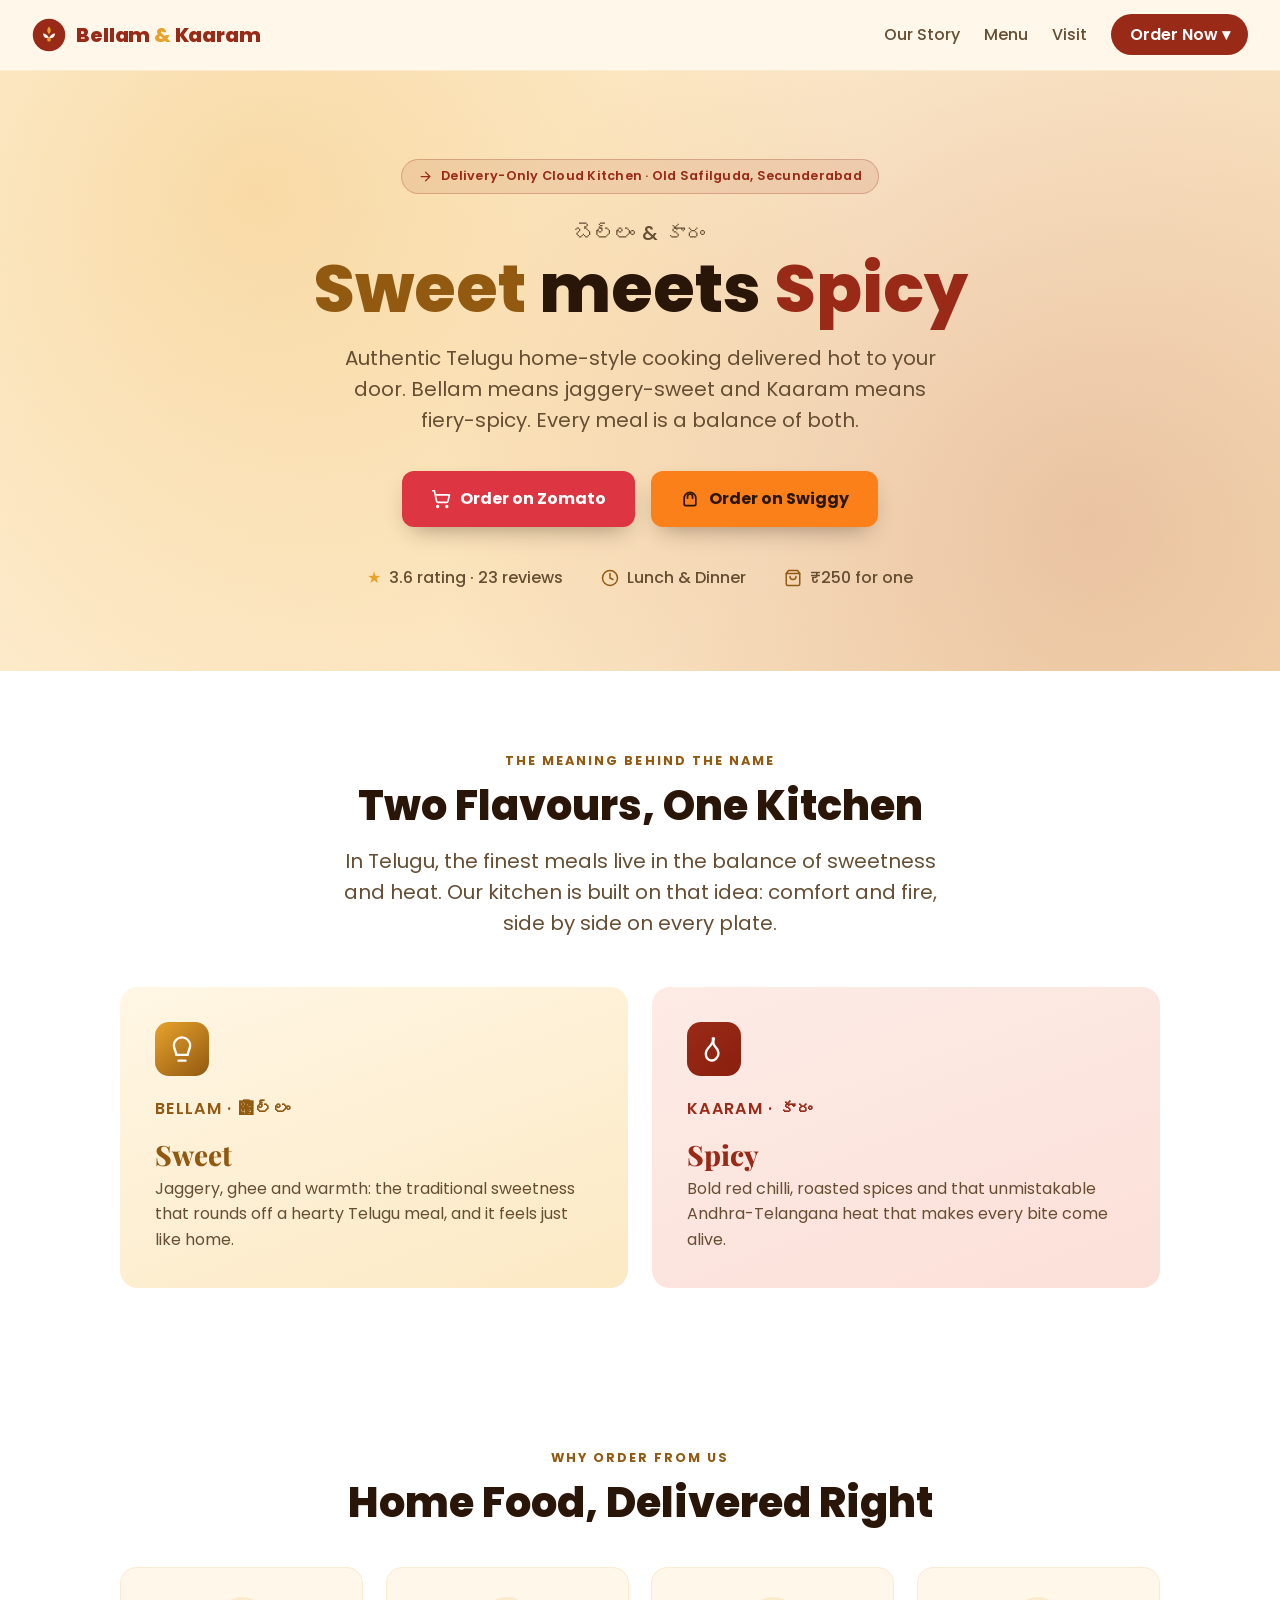
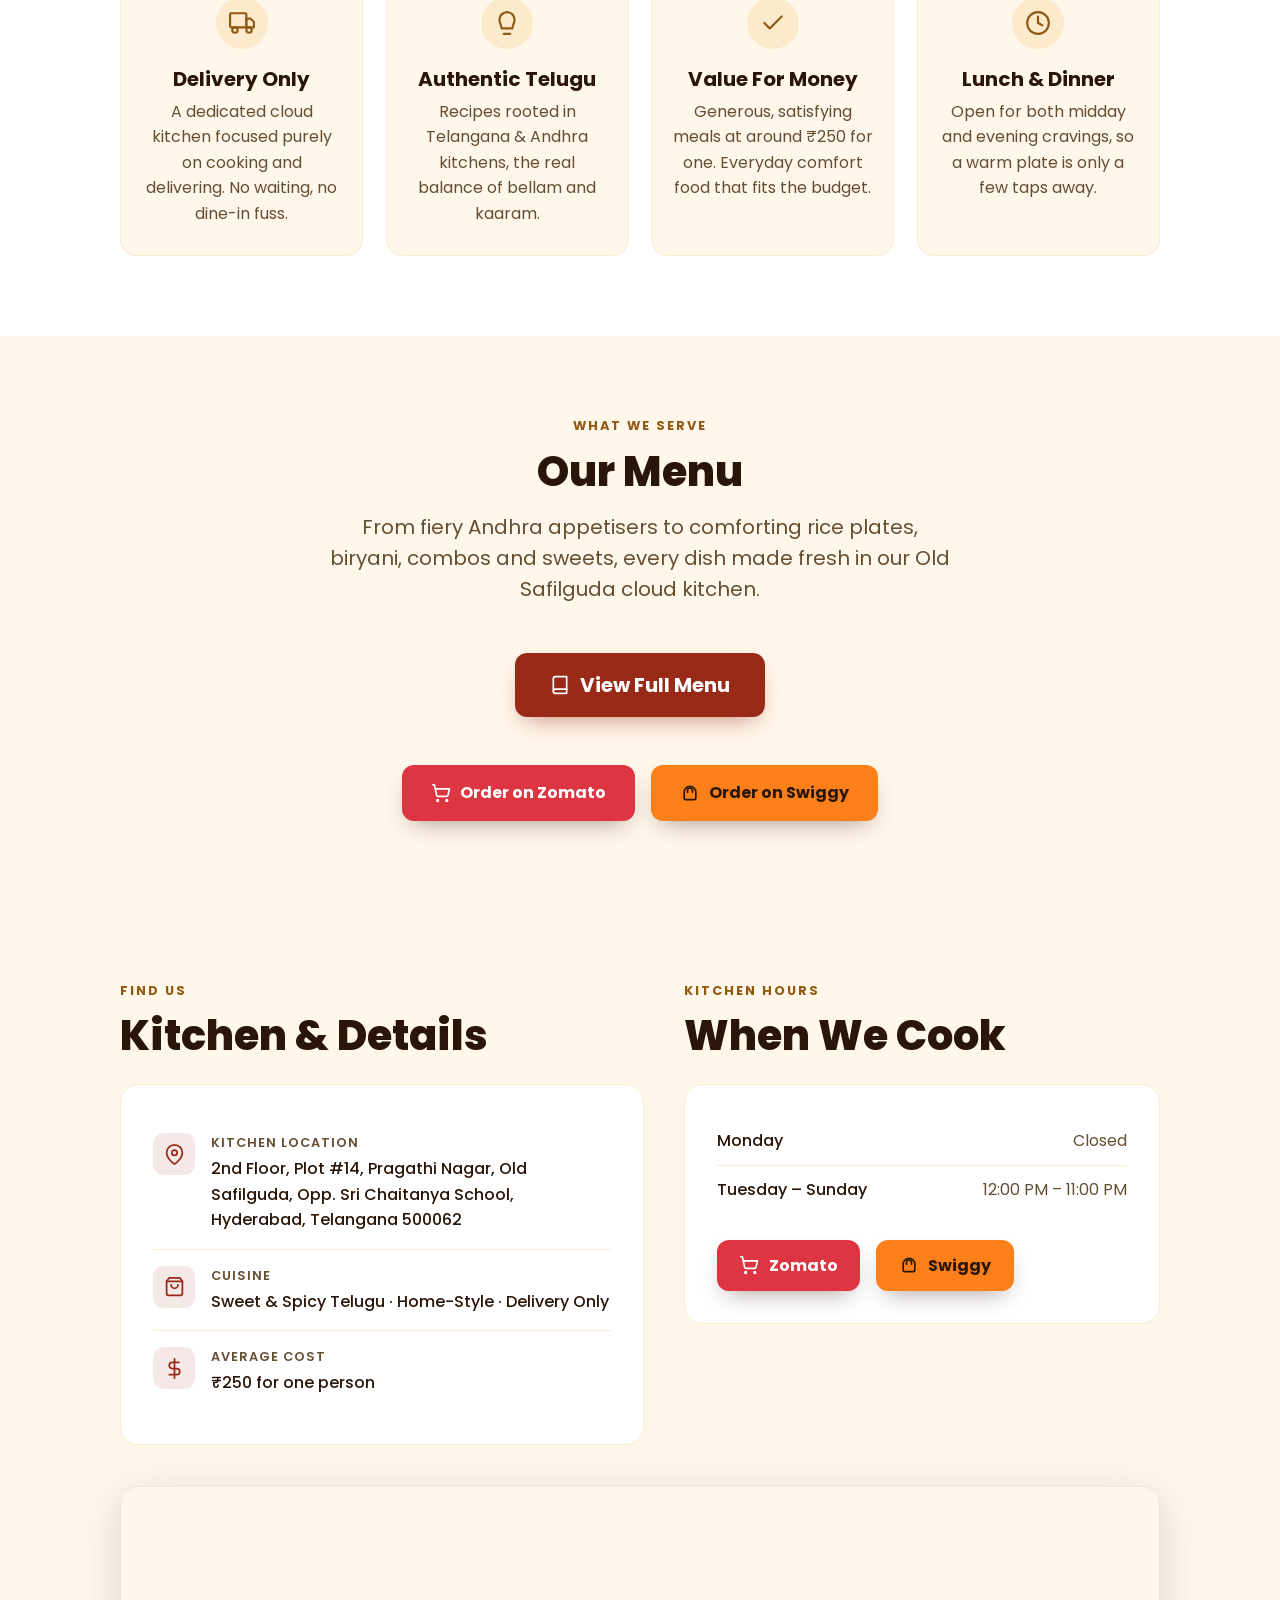
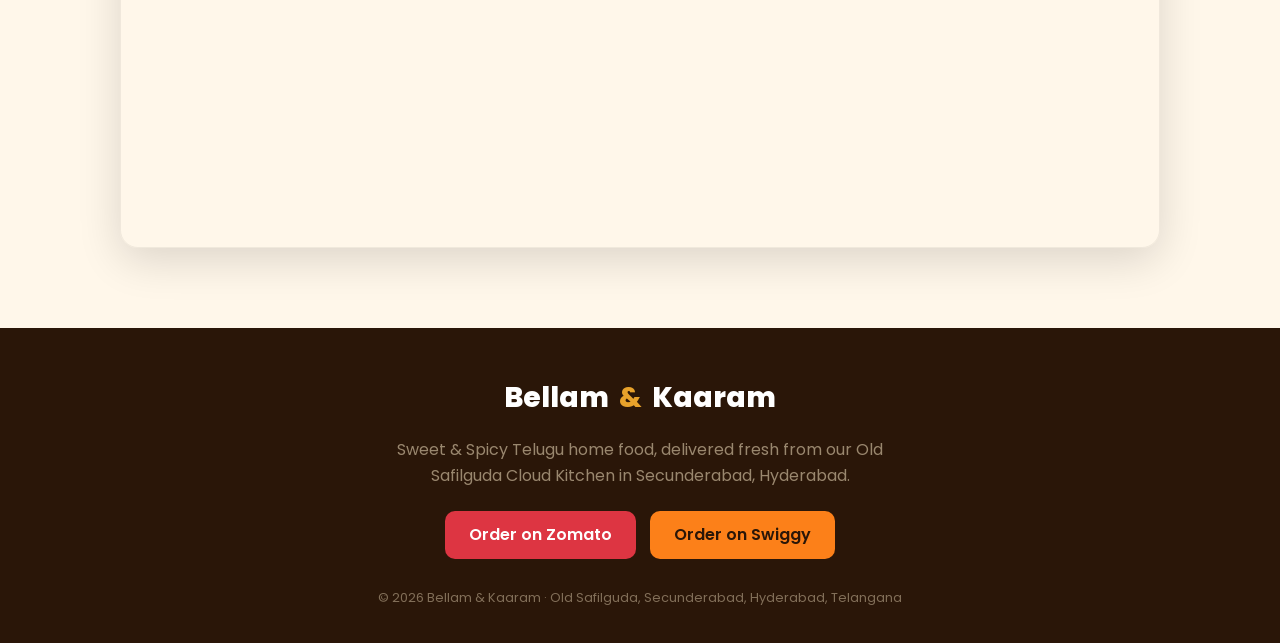
==== commit 18a635b0: "Add GA4 order_click conversion event on Swiggy/Zomato taps Fires gtag('event','order_click',{platfor" ====
--- a/index.html
+++ b/index.html
@@ -1,37 +1,316 @@
-<!doctype html>
-<html lang="en">
-<head>
-<meta charset="utf-8">
-<meta name="viewport" content="width=device-width, initial-scale=1">
-<title>Bellam & Kaaram — Sweet & Spicy Telugu Cloud Kitchen | Old Safilguda, Secunderabad</title>
-<meta name="description" content="Bellam & Kaaram — a delivery-only cloud kitchen in Old Safilguda, Secunderabad cooking sweet & spicy Telugu home food. Gongura, biryani, ragi sangati, combos and sweets. Order on Zomato or Swiggy.">
-<link rel="canonical" href="https://bellamkaram.online/">
+<!DOCTYPE html><html lang="en"><head>
+  <meta charset="UTF-8">
+  <meta name="viewport" content="width=device-width, initial-scale=1.0">
+  <title>Bellam &amp; Kaaram — Sweet &amp; Spicy Cloud Kitchen | Old Safilguda, Secunderabad</title>
 <link rel="icon" href="favicon.svg" type="image/svg+xml">
 <link rel="icon" href="favicon-32.png" sizes="32x32" type="image/png">
 <link rel="apple-touch-icon" href="apple-touch-icon.png">
-<meta name="theme-color" content="#4a2f20">
-<meta property="og:title" content="Bellam & Kaaram — Sweet & Spicy Telugu Cloud Kitchen | Old Safilguda, Secunderabad">
-<meta property="og:description" content="Bellam & Kaaram — a delivery-only cloud kitchen in Old Safilguda, Secunderabad cooking sweet & spicy Telugu home food. Gongura, biryani, ragi sangati, combos and sweets. Order on Zomato or Swiggy.">
+  <meta name="description" content="Bellam &amp; Kaaram — a delivery-only cloud kitchen in Old Safilguda, Secunderabad serving authentic sweet &amp; spicy Telugu home food. Order now on Zomato or Swiggy.">
+  <link rel="preconnect" href="https://fonts.googleapis.com">
+  <link rel="preconnect" href="https://fonts.gstatic.com" crossorigin="">
+  <link href="https://fonts.googleapis.com/css2?family=Poppins:wght@400;500;600;700;800&amp;family=Playfair+Display:wght@600;700;800&amp;display=swap" rel="stylesheet">
+  <style>
+    :root {
+      --gold: #E8A22B;
+      --gold-deep: #925911;
+      --spice: #992A17;
+      --spice-deep: #8A1F0E;
+      --cream: #FFF7EA;
+      --cream-2: #FBEBCF;
+      --ink: #2A1608;
+      --ink-soft: #654E32;
+      --white: #ffffff;
+    }
+    *, *::before, *::after { box-sizing: border-box; margin: 0; padding: 0; }
+    html { scroll-behavior: smooth; }
+    body { font-family: 'Poppins', sans-serif; color: var(--ink); background: var(--cream); line-height: 1.6; -webkit-font-smoothing: antialiased; }
+    .serif { font-family: 'Playfair Display', serif; }
+
+    /* NAV */
+    nav {
+      background: rgba(255, 247, 234, 0.92);
+      backdrop-filter: blur(10px);
+      border-bottom: 1px solid var(--cream-2);
+      padding: 0.9rem 2rem;
+      display: flex; align-items: center; justify-content: space-between;
+      position: sticky; top: 0; z-index: 50;
+    }
+    .nav-brand { display: flex; align-items: center; gap: 0.65rem; font-weight: 800; font-size: 1.25rem; color: var(--spice); letter-spacing: -0.01em; }
+    .nav-brand .dot { color: var(--gold); }
+    .nav-logo { width: 34px; height: 34px; flex: none; }
+    .nav-links { display: flex; align-items: center; gap: 1.5rem; }
+    .nav-links a { color: var(--ink-soft); text-decoration: none; font-weight: 500; font-size: 1.0rem; transition: color 0.2s; }
+    .nav-links a:hover { color: var(--spice); }
+    .nav-order { background: var(--spice); color: #fff !important; padding: 0.5rem 1.15rem; border-radius: 999px; font-weight: 600; }
+    .nav-order:hover { background: var(--spice-deep); }
+    @media (max-width: 720px) {
+      .nav-links > a:not(.nav-order):not(.nav-menu) { display: none; }
+      .nav-links { gap: 0.8rem; }
+      .nav-menu { font-weight: 600; color: var(--spice) !important; }
+    }
+
+    /* HERO */
+    .hero {
+      position: relative;
+      background: radial-gradient(circle at 20% 20%, rgba(232,162,43,0.28), transparent 55%),
+                  radial-gradient(circle at 85% 75%, rgba(153,42,23,0.18), transparent 55%),
+                  linear-gradient(140deg, #FFF3DC 0%, #FBE2BA 100%);
+      padding: 5.5rem 2rem 5rem;
+      text-align: center;
+      overflow: hidden;
+    }
+    .hero-badge {
+      display: inline-flex; align-items: center; gap: 0.5rem;
+      background: rgba(153,42,23,0.10); color: var(--spice);
+      border: 1px solid rgba(153,42,23,0.25);
+      padding: 0.4rem 1rem; border-radius: 999px;
+      font-size: 0.8rem; font-weight: 600; letter-spacing: 0.02em;
+      margin-bottom: 1.5rem;
+    }
+    .hero h1 { font-size: clamp(2.4rem, 6vw, 4.2rem); font-weight: 800; line-height: 1.05; color: var(--ink); margin-bottom: 1.1rem; }
+    .hero h1 .sweet { color: var(--gold-deep); }
+    .hero h1 .spicy { color: var(--spice); }
+    .hero .telugu { font-size: 1.25rem; line-height: 1.5; color: var(--ink-soft); font-weight: 500; margin-bottom: 0.4rem; letter-spacing: 0.04em; }
+    .hero .lede { font-size: 1.25rem; line-height: 1.55; color: var(--ink-soft); max-width: 620px; margin: 0 auto 2.2rem; }
+    .order-row { display: flex; flex-wrap: wrap; gap: 1rem; justify-content: center; }
+    .btn {
+      display: inline-flex; align-items: center; gap: 0.6rem;
+      padding: 0.95rem 1.8rem; border-radius: 12px;
+      font-weight: 700; font-size: 1.0rem; text-decoration: none;
+      transition: transform 0.18s ease, box-shadow 0.18s ease;
+    }
+    .btn svg { width: 20px; height: 20px; }
+    .btn-zomato { background: #DD3542; color: #fff; box-shadow: 0 10px 24px -10px rgba(42,22,8,0.45); }
+    .btn-swiggy { background: #FC8019; color: var(--ink); box-shadow: 0 10px 24px -10px rgba(42,22,8,0.45); }
+    .btn:hover { transform: translateY(-3px); }
+    .hero-meta { margin-top: 2.4rem; display: flex; flex-wrap: wrap; gap: 1.6rem 2.4rem; justify-content: center; color: var(--ink-soft); font-size: 1.0rem; font-weight: 500; }
+    .hero-meta span { display: inline-flex; align-items: center; gap: 0.5rem; }
+    .hero-meta svg { width: 18px; height: 18px; color: var(--gold-deep); }
+    .stars { color: var(--gold); }
+
+    /* SECTION SHELL */
+    section { padding: 5rem 2rem; }
+    .wrap { max-width: 1040px; margin: 0 auto; }
+    .eyebrow { text-transform: uppercase; letter-spacing: 0.16em; font-size: 0.8rem; font-weight: 700; color: var(--gold-deep); margin-bottom: 0.7rem; }
+    .sec-title { font-size: clamp(1.8rem, 4vw, 2.6rem); font-weight: 800; color: var(--ink); line-height: 1.15; margin-bottom: 1rem; }
+    .sec-title.center, .eyebrow.center { text-align: center; }
+    .sec-sub { color: var(--ink-soft); max-width: 620px; margin: 0 auto 3rem; text-align: center; font-size: 1.25rem; line-height: 1.55; }
+
+    /* CONCEPT / SWEET & SPICY */
+    .concept { background: var(--white); }
+    .duo { display: grid; grid-template-columns: 1fr 1fr; gap: 1.5rem; }
+    @media (max-width: 720px) { .duo { grid-template-columns: 1fr; } }
+    .duo-card { border-radius: 18px; padding: 2.2rem; position: relative; overflow: hidden; }
+    .duo-card .icn { width: 54px; height: 54px; border-radius: 14px; display: flex; align-items: center; justify-content: center; margin-bottom: 1.2rem; }
+    .duo-card .icn svg { width: 28px; height: 28px; color: #fff; }
+    .duo-card h3 { font-size: 1.75rem; line-height: 1.35; font-weight: 800; margin-bottom: 0.15rem; }
+    .duo-card .word { font-size: 1.0rem; font-weight: 600; letter-spacing: 0.08em; text-transform: uppercase; margin-bottom: 0.9rem; }
+    .duo-card p { color: var(--ink-soft); font-size: 1.0rem; }
+    .sweet-card { background: linear-gradient(160deg, #FFF6E4, #FCE9C4); }
+    .sweet-card .icn { background: linear-gradient(140deg, var(--gold), var(--gold-deep)); }
+    .sweet-card h3, .sweet-card .word { color: var(--gold-deep); }
+    .spicy-card { background: linear-gradient(160deg, #FDEBE6, #FBE0D8); }
+    .spicy-card .icn { background: linear-gradient(140deg, var(--spice), var(--spice-deep)); }
+    .spicy-card h3, .spicy-card .word { color: var(--spice); }
+
+    /* GALLERY */
+    .gallery { background: linear-gradient(180deg, var(--cream) 0%, #FDEFD6 100%); }
+    .grid-photos { display: grid; grid-template-columns: repeat(2, 1fr); gap: 1.1rem; }
+    @media (min-width: 780px) { .grid-photos { grid-template-columns: repeat(4, 1fr); } }
+    .grid-photos figure { position: relative; border-radius: 16px; overflow: hidden; box-shadow: 0 14px 30px -18px rgba(138,31,14,0.5); aspect-ratio: 3/4; background: var(--cream-2); }
+    .grid-photos img { width: 100%; height: 100%; object-fit: cover; transition: transform 0.5s ease; display: block; }
+    .grid-photos figure:hover img { transform: scale(1.07); }
+
+    /* FEATURES */
+    .features { background: var(--white); }
+    .feat-grid { display: grid; grid-template-columns: repeat(auto-fit, minmax(220px, 1fr)); gap: 1.4rem; }
+    .feat { text-align: center; padding: 1.8rem 1.2rem; border-radius: 16px; background: var(--cream); border: 1px solid var(--cream-2); }
+    .feat .icn { width: 52px; height: 52px; margin: 0 auto 1rem; border-radius: 50%; background: rgba(232,162,43,0.15); display: flex; align-items: center; justify-content: center; }
+    .feat .icn svg { width: 26px; height: 26px; color: var(--gold-deep); }
+    .feat h3 { font-size: 1.25rem; line-height: 1.4; font-weight: 700; margin-bottom: 0.35rem; }
+    .feat p { font-size: 1.0rem; color: var(--ink-soft); }
+
+    /* FULL MENU */
+    .menu-sec { background: var(--cream); }
+    .menu-photo-grid { display: grid; grid-template-columns: repeat(auto-fill, minmax(260px, 1fr)); gap: 1.3rem; margin-top: 2.4rem; }
+    .mcard { background: #fff; border-radius: 18px; overflow: hidden; border: 1px solid var(--cream-2); transition: box-shadow 0.25s, transform 0.25s; }
+    .mcard:hover { box-shadow: 0 18px 40px -14px rgba(138,31,14,0.18); transform: translateY(-4px); }
+    .mcard-img { width: 100%; aspect-ratio: 4/3; object-fit: cover; display: block; }
+    .mcard-body { padding: 1.1rem 1.3rem 1.4rem; }
+    .vtag { display: inline-block; font-size: 0.8rem; font-weight: 700; text-transform: uppercase; letter-spacing: 0.1em; padding: 0.18rem 0.55rem; border-radius: 20px; margin-bottom: 0.45rem; }
+    .vtag.nv { background: rgba(153,42,23,0.1); color: var(--spice); }
+    .vtag.vg { background: rgba(40,130,60,0.1); color: #257a30; }
+    .vtag.mb { background: rgba(232,162,43,0.15); color: var(--gold-deep); }
+    .mcard h3 { font-size: 1.0rem; font-weight: 700; color: var(--ink); margin-bottom: 0.3rem; }
+    .mcard p { font-size: 1.0rem; color: var(--ink-soft); line-height: 1.55; }
+    /* text menu categories */
+    .menu-cats { margin-top: 3rem; }
+    .mcat { margin-bottom: 2.4rem; }
+    .mcat-head { display: flex; align-items: center; gap: 0.8rem; margin-bottom: 1rem; padding-bottom: 0.6rem; border-bottom: 2px solid var(--cream-2); }
+    .mcat-head h3 { font-size: 1.25rem; font-weight: 800; color: var(--ink); }
+    .mcat-head .mcat-count { font-size: 0.8rem; font-weight: 600; color: var(--ink-soft); background: var(--cream-2); padding: 0.15rem 0.55rem; border-radius: 999px; }
+    .mcat-items { display: grid; grid-template-columns: 1fr 1fr; gap: 0.6rem 1.8rem; }
+    @media (max-width: 700px) { .mcat-items { grid-template-columns: 1fr; } }
+    .mitem { display: flex; gap: 0.55rem; align-items: flex-start; padding: 0.55rem 0; border-bottom: 1px solid rgba(251,235,207,0.7); }
+    .mitem:last-child { border-bottom: none; }
+    .mdot { width: 10px; height: 10px; border-radius: 2px; flex: none; margin-top: 5px; border: 1.5px solid; }
+    .mdot.nv { border-color: var(--spice); background: var(--spice); }
+    .mdot.vg { border-color: #257a30; background: #257a30; }
+    .mitem-text { flex: 1; }
+    .mitem-name { font-size: 1.0rem; font-weight: 600; color: var(--ink); line-height: 1.3; }
+    .mitem-desc { font-size: 0.8rem; color: var(--ink-soft); line-height: 1.45; margin-top: 0.1rem; }
+    .menu-cta-row { text-align: center; margin-top: 3rem; }
+    .btn-ghost { background: #fff; color: var(--spice); border: 2px solid var(--spice); }
+    .btn-ghost:hover { background: var(--spice); color: #fff; }
+
+    /* INFO / CONTACT */
+    .info { background: var(--cream); }
+    .info-grid { display: grid; grid-template-columns: 1.1fr 1fr; gap: 2.5rem; align-items: start; }
+    @media (max-width: 760px) { .info-grid { grid-template-columns: 1fr; } }
+    .info-card { background: #fff; border-radius: 18px; padding: 2rem; border: 1px solid var(--cream-2); }
+    .info-row { display: flex; gap: 1rem; padding: 1rem 0; border-bottom: 1px solid var(--cream-2); }
+    .info-row:last-child { border-bottom: none; }
+    .info-row .icn { width: 42px; height: 42px; flex: none; border-radius: 11px; background: rgba(153,42,23,0.10); display: flex; align-items: center; justify-content: center; }
+    .info-row .icn svg { width: 21px; height: 21px; color: var(--spice); }
+    .info-row h3 { font-size: 0.8rem; text-transform: uppercase; letter-spacing: 0.08em; color: var(--ink-soft); font-weight: 600; margin-bottom: 0.15rem; }
+    .info-row p { font-weight: 500; color: var(--ink); font-size: 1.0rem; }
+    .hours-list { list-style: none; }
+    .hours-list li { display: flex; justify-content: space-between; padding: 0.7rem 0; border-bottom: 1px solid var(--cream-2); font-size: 1.0rem; }
+    .hours-list li:last-child { border-bottom: none; }
+    .hours-list .day { font-weight: 500; }
+    .hours-list .time { color: var(--ink-soft); }
+
+    /* FOOTER */
+    footer { background: var(--ink); color: #C9B79A; text-align: center; padding: 3rem 2rem 2.2rem; }
+    .foot-brand { display: inline-flex; align-items: center; gap: 0.6rem; font-weight: 800; font-size: 1.75rem; color: #fff; margin-bottom: 1rem; }
+    .foot-brand .dot { color: var(--gold); }
+    .foot-order { display: flex; gap: 0.9rem; justify-content: center; flex-wrap: wrap; margin: 1.4rem 0 1.8rem; }
+    .foot-order a { box-shadow: none; padding: 0.7rem 1.5rem; border-radius: 10px; font-weight: 600; text-decoration: none; font-size: 1.0rem; }
+    .foot-line { font-size: 1.0rem; opacity: 0.7; max-width: 560px; margin: 0 auto 0.6rem; }
+    .foot-copy { font-size: 0.8rem; opacity: 0.55; margin-top: 1.2rem; }
+
+    /* ORDER DROPDOWN */
+    .nav-dropdown { position: relative; }
+    .nav-dropdown-btn { border: none; cursor: pointer; font-family: inherit; font-size: inherit; letter-spacing: inherit; }
+    .nav-dropdown-menu {
+      display: none; flex-direction: column;
+      position: absolute; right: 0; top: calc(100% + 10px);
+      background: #fff; border-radius: 14px;
+      box-shadow: 0 6px 14px -6px rgba(42,22,8,0.22);
+      min-width: 180px; overflow: hidden; z-index: 200;
+      border: 1px solid var(--cream-2);
+    }
+    .nav-dropdown.open .nav-dropdown-menu { display: flex; }
+    .nav-dropdown-menu a {
+      display: flex; align-items: center; gap: 0.7rem;
+      padding: 0.85rem 1.2rem; text-decoration: none;
+      color: var(--ink); font-weight: 600; font-size: 1.0rem;
+      transition: background 0.15s;
+    }
+    .nav-dropdown-menu a:hover { background: var(--cream); }
+    .nav-dropdown-menu a:first-child { border-bottom: 1px solid var(--cream-2); }
+
+    /* SCROLL ANIMATION */
+    [data-anim] { opacity: 0; transform: translateY(24px); transition: opacity 0.7s ease, transform 0.7s ease; }
+    [data-anim].visible { opacity: 1; transform: none; }
+    @media (prefers-reduced-motion: reduce) { [data-anim] { opacity: 1; transform: none; transition: none; } }
+
+    /* MOBILE OVERRIDES */
+    @media (max-width: 600px) {
+      nav { padding: 0.75rem 1rem; }
+      .nav-brand-text { display: none; }
+      .nav-logo { width: 32px; height: 32px; }
+      .nav-links { gap: 0.6rem; }
+      .nav-menu { font-size: 1.0rem; }
+      .nav-order { padding: 0.45rem 0.85rem; font-size: 1.0rem; }
+      .hero { padding: 3.5rem 1rem 3rem; }
+      .hero .lede { font-size: 1rem; }
+      section { padding: 3rem 1rem; }
+      .mcat-items { grid-template-columns: 1fr; }
+      .order-row { flex-direction: column; align-items: stretch; }
+      .order-row .btn { justify-content: center; width: 100%; }
+      .nav-dropdown-menu { right: -0.5rem; min-width: 160px; }
+    }
+  </style>
+
+<!-- SEO -->
+<link rel="canonical" href="https://bellamkaram.online/">
+<meta property="og:title" content="Bellam &amp; Kaaram — Sweet &amp; Spicy Telugu Cloud Kitchen, Secunderabad">
+<meta property="og:description" content="Bellam &amp; Kaaram — delivery-only cloud kitchen serving authentic sweet &amp; spicy Telugu home food across Old Safilguda &amp; Secunderabad, Hyderabad. Order on Zomato or Swiggy.">
 <meta property="og:type" content="restaurant.restaurant">
 <meta property="og:url" content="https://bellamkaram.online/">
 <meta name="twitter:card" content="summary_large_image">
-<meta name="twitter:title" content="Bellam & Kaaram — Sweet & Spicy Telugu Cloud Kitchen | Old Safilguda, Secunderabad">
-<meta name="twitter:description" content="Bellam & Kaaram — a delivery-only cloud kitchen in Old Safilguda, Secunderabad cooking sweet & spicy Telugu home food. Gongura, biryani, ragi sangati, combos and sweets. Order on Zomato or Swiggy.">
-<link rel="preconnect" href="https://fonts.googleapis.com">
-<link rel="preconnect" href="https://fonts.gstatic.com" crossorigin>
-<link href="https://fonts.googleapis.com/css2?family=Darker+Grotesque:wght@600;700;800&family=Hanken+Grotesk:wght@400;500;600;700;800&family=Gurajada&family=Noto+Sans+Telugu:wght@400;500;600;700&display=swap" rel="stylesheet">
-<link rel="stylesheet" href="style.css">
+<meta name="twitter:title" content="Bellam &amp; Kaaram — Sweet &amp; Spicy Telugu Cloud Kitchen, Secunderabad">
+<meta name="twitter:description" content="Bellam &amp; Kaaram — delivery-only cloud kitchen serving authentic sweet &amp; spicy Telugu home food across Old Safilguda &amp; Secunderabad, Hyderabad. Order on Zomato or Swiggy.">
 <script type="application/ld+json">
-{"@context":"https://schema.org","@type":"Restaurant","name":"Bellam & Kaaram","description":"Delivery-only cloud kitchen serving authentic sweet & spicy Telugu home-style food, delivered across Old Safilguda, Secunderabad & Hyderabad.","servesCuisine":["Telugu","Andhra","South Indian","Home Food"],"priceRange":"₹₹","url":"https://bellamkaram.online/","hasMenu":"https://bellamkaram.online/menu.html","acceptsReservations":false,"address":{"@type":"PostalAddress","streetAddress":"2nd Floor, Plot #14, Pragathi Nagar, Old Safilguda, Opp. Sri Chaitanya School","addressLocality":"Secunderabad","addressRegion":"Telangana","postalCode":"500062","addressCountry":"IN"},"areaServed":["Old Safilguda","Yapral","Kowkoor","Secunderabad","Hyderabad"],"openingHoursSpecification":[{"@type":"OpeningHoursSpecification","dayOfWeek":["Tuesday","Wednesday","Thursday","Friday","Saturday","Sunday"],"opens":"12:00","closes":"23:00"}],"aggregateRating":{"@type":"AggregateRating","ratingValue":"3.6","reviewCount":"23"},"sameAs":["https://www.swiggy.com/city/hyderabad/bellam-and-kaaram-yapral-kowkoor-rest1294767","https://www.zomato.com/hyderabad/bellam-kaaram-1-yapral-secunderabad"],"potentialAction":{"@type":"OrderAction","target":"https://www.zomato.com/hyderabad/bellam-kaaram-1-yapral-secunderabad","deliveryMethod":"http://purl.org/goodrelations/v1#DeliveryModeOwnFleet"}}
+{
+  "@context": "https://schema.org",
+  "@type": "Restaurant",
+  "name": "Bellam & Kaaram",
+  "description": "Delivery-only cloud kitchen serving authentic sweet & spicy Telugu home-style food, delivered across Old Safilguda, Secunderabad & Hyderabad.",
+  "servesCuisine": [
+    "Telugu",
+    "Andhra",
+    "South Indian",
+    "Home Food"
+  ],
+  "priceRange": "₹₹",
+  "url": "https://bellamkaram.online/",
+  "hasMenu": "https://bellamkaram.online/menu.html",
+  "acceptsReservations": false,
+  "address": {
+    "@type": "PostalAddress",
+    "streetAddress": "2nd Floor, Plot #14, Pragathi Nagar, Old Safilguda, Opp. Sri Chaitanya School",
+    "addressLocality": "Secunderabad",
+    "addressRegion": "Telangana",
+    "postalCode": "500062",
+    "addressCountry": "IN"
+  },
+  "areaServed": [
+    "Old Safilguda",
+    "Secunderabad",
+    "Hyderabad"
+  ],
+  "openingHoursSpecification": [
+    {
+      "@type": "OpeningHoursSpecification",
+      "dayOfWeek": [
+        "Tuesday",
+        "Wednesday",
+        "Thursday",
+        "Friday",
+        "Saturday",
+        "Sunday"
+      ],
+      "opens": "12:00",
+      "closes": "23:00"
+    }
+  ],
+  "aggregateRating": {
+    "@type": "AggregateRating",
+    "ratingValue": "3.6",
+    "reviewCount": "23"
+  },
+  "sameAs": [
+    "https://www.swiggy.com/city/hyderabad/bellam-and-kaaram-yapral-kowkoor-rest1294767",
+    "https://www.zomato.com/hyderabad/bellam-kaaram-1-yapral-secunderabad"
+  ],
+  "potentialAction": {
+    "@type": "OrderAction",
+    "target": "https://www.zomato.com/hyderabad/bellam-kaaram-1-yapral-secunderabad",
+    "deliveryMethod": "http://purl.org/goodrelations/v1#DeliveryModeOwnFleet"
+  }
+}
 </script>
-
 <!-- Meta Pixel -->
 <script>
 (function(){
-  var META_PIXEL_ID='1213790737554855';
+  var META_PIXEL_ID='1213790737554855'; /* <-- paste your Meta Pixel ID here (from Meta Events Manager). Stays OFF until a real ID is set. */
   if(!/^\d{6,}$/.test(META_PIXEL_ID))return;
   !function(f,b,e,v,n,t,s){if(f.fbq)return;n=f.fbq=function(){n.callMethod?n.callMethod.apply(n,arguments):n.queue.push(arguments)};if(!f._fbq)f._fbq=n;n.push=n;n.loaded=!0;n.version='2.0';n.queue=[];t=b.createElement(e);t.async=!0;t.src=v;s=b.getElementsByTagName(e)[0];s.parentNode.insertBefore(t,s)}(window,document,'script','https://connect.facebook.net/en_US/fbevents.js');
-  fbq('init',META_PIXEL_ID); fbq('track','PageView');
+  fbq('init',META_PIXEL_ID);
+  fbq('track','PageView');
+  /* Count taps on the Swiggy/Zomato order buttons as Lead conversions */
   window.addEventListener('DOMContentLoaded',function(){
     document.querySelectorAll('a[href*="swiggy.com"],a[href*="zomato"]').forEach(function(a){
       a.addEventListener('click',function(){var p=/zomato/.test(a.href)?'zomato':'swiggy';try{fbq('track','Lead');}catch(e){}try{gtag('event','order_click',{platform:p,transport_type:'beacon'});}catch(e){}});
@@ -39,234 +318,431 @@
   });
 })();
 </script>
-<!-- Google tag -->
-<script async src="https://www.googletagmanager.com/gtag/js?id=G-03WND9ZQL7"></script>
-<script>window.dataLayer=window.dataLayer||[];function gtag(){dataLayer.push(arguments);}gtag('js',new Date());gtag('config','G-03WND9ZQL7');</script>
+<!-- End Meta Pixel -->
+<!-- Google tag (gtag.js) -->
+<script async="" src="https://www.googletagmanager.com/gtag/js?id=G-03WND9ZQL7"></script>
+<script>
+window.dataLayer = window.dataLayer || [];
+function gtag(){dataLayer.push(arguments);}
+gtag('js', new Date());
+gtag('config', 'G-03WND9ZQL7');
+</script>
 </head>
 <body>
 <noscript><img height="1" width="1" style="display:none" alt="" src="https://www.facebook.com/tr?id=1213790737554855&ev=PageView&noscript=1"/></noscript>
-<!--
-  IMPECCABLE DIRECTION CONTRACT — Bellam & Kaaram landing (Persuade)
-  THESIS: The kitchen as the Telugu doorstep you pass every morning — the muggu
-    (dawn rice-flour threshold pattern) IS the page's structural grid, its two
-    poles are bellam (jaggery-warm) and kaaram (chilli-hot), and the ~90-dish
-    regional menu is navigable by that taste axis. Refuses the cream / Playfair /
-    soft-shadow-photo-card "authentic South Indian delivery" template.
-  OWN-WORLD: Swept-earth kaavi ground (#4a2f20) running unbroken top to bottom;
-    chalk / rice-flour muggu dot-lattice (#f4ede0) as the layout grid; bellam
-    pole = jaggery + turmeric (#e0a92e / #b9782e), kaaram pole = chilli +
-    marigold (#a5231b / #e8531f). Darker Grotesque display, Hanken Grotesk body,
-    Gurajada + Noto Sans Telugu for Telugu. Newsprint tooth, rubber-stamp price
-    marks, torn tiffin-packet edges, zero photography (none exists for this brand).
-  STORY: A Telugu person in Old Safilguda lands from Swiggy/Zomato, sees their own
-    doorstep — the muggu, the warm earth, బెల్లం & కారం large in the lattice —
-    understands instantly this is regional home food, scans the menu by taste or
-    category, taps Zomato or Swiggy. Address / hours / 3.6 rating give trust
-    without fabrication.
-  FIRST VIEWPORT: Full-bleed swept-earth ground with a chalk muggu dot-lattice;
-    బెల్లం & కారం set large with the "&" as the sweet↔spice axis (jaggery glow
-    left, chilli red right); one line of positioning; the two order buttons
-    (Zomato red / Swiggy orange — the only place those colours appear) on the
-    threshold line; stamped 3.6 · ₹250 for one · Tue–Sun 12–11.
-  FORM: Andhra muggu / doorstep ritual. Candidate 7 of 7 grounded directions —
-    the roll's assignment; seed key bb026b76; decision page answer -> optionId
-    "assigned", buildPath "code". Raises folded in: sweet↔spice axis (from Fight
-    Poster), ruled menu grid + flip (from Split-Flap), unbroken ground (from
-    Cracktro), vernacular print + reserved action colour (from Photocopied Flyer),
-    name the specific thing (from Pickle Shelf), one signal for the live path
-    (from Sewing Pattern).
-  FINISH: unreviewed and undocumented is unfinished; this build ends with the
-    finish review, the verdict, DESIGN.md, and every shipping raster carrying its
-    provenance.
--->
-<nav class="top">
-  <a class="brand" href="index.html"><svg viewBox="0 0 40 40" fill="none" aria-hidden="true">
-  <circle cx="20" cy="20" r="18.5" fill="none" stroke="currentColor" stroke-width="2"/>
-  <circle cx="20" cy="20" r="1.7" fill="currentColor"/>
-  <circle cx="20" cy="8.5" r="1.7" fill="currentColor"/><circle cx="20" cy="31.5" r="1.7" fill="currentColor"/>
-  <circle cx="8.5" cy="20" r="1.7" fill="currentColor"/><circle cx="31.5" cy="20" r="1.7" fill="currentColor"/>
-  <path d="M20 8.5C25 13 25 27 20 31.5M8.5 20C13 15 27 15 31.5 20" stroke="currentColor" stroke-width="1.6"/>
-</svg><b>Bellam <span class="amp">&amp;</span> Kaaram</b></a>
+
+
+<nav>
+  <a class="nav-brand" href="index.html" style="text-decoration:none;">
+    <svg class="nav-logo" viewBox="0 0 44 44" fill="none" xmlns="http://www.w3.org/2000/svg" aria-hidden="true">
+      <circle cx="22" cy="22" r="21" fill="#992A17"></circle>
+      <path d="M22 11c3 3.5 3 6.5 0 10-3-3.5-3-6.5 0-10z" fill="#E8A22B"></path>
+      <path d="M14 20c4 0 6 2 8 6-4.5 0.5-7-1-8-6z" fill="#FFF7EA"></path>
+      <path d="M30 20c-4 0-6 2-8 6 4.5 0.5 7-1 8-6z" fill="#FFF7EA"></path>
+      <circle cx="22" cy="28" r="2.4" fill="#E8A22B"></circle>
+    </svg>
+    <span class="nav-brand-text">Bellam <span class="dot">&amp;</span> Kaaram</span>
+  </a>
   <div class="nav-links">
-    <a href="index.html#axis">The idea</a>
-    <a class="nav-menu-link" href="menu.html">Menu</a>
-    <a href="index.html#visit">Visit</a>
-    <div class="nav-order-wrap">
-      <button class="nav-order-btn" aria-expanded="false" aria-haspopup="true">Order <svg viewBox="0 0 12 8" width="11" height="8" fill="none" aria-hidden="true"><path d="M1 1l5 5 5-5" stroke="currentColor" stroke-width="2" stroke-linecap="round"/></svg></button>
-      <div class="nav-order-menu">
-        <a href="https://www.zomato.com/hyderabad/bellam-kaaram-1-yapral-secunderabad" target="_blank" rel="noopener"><svg viewBox="0 0 24 24" fill="none" stroke="currentColor" stroke-width="2.2" stroke-linecap="round" stroke-linejoin="round" aria-hidden="true"><circle cx="8" cy="21" r="1"/><circle cx="19" cy="21" r="1"/><path d="M2 3h2l2.7 12.4a2 2 0 0 0 2 1.6h9.8a2 2 0 0 0 2-1.6L23 7H5"/></svg>Zomato</a>
-        <a href="https://www.swiggy.com/city/hyderabad/bellam-and-kaaram-yapral-kowkoor-rest1294767" target="_blank" rel="noopener"><svg viewBox="0 0 24 24" fill="none" stroke="currentColor" stroke-width="2.2" stroke-linecap="round" stroke-linejoin="round" aria-hidden="true"><path d="M5 11a7 7 0 0 1 14 0v7a2 2 0 0 1-2 2H7a2 2 0 0 1-2-2z"/><path d="M9 11V9a3 3 0 0 1 6 0v2"/></svg>Swiggy</a>
+    <a href="#story">Our Story</a>
+    <a href="menu.html" class="nav-menu">Menu</a>
+    <a href="#visit">Visit</a>
+    <div class="nav-dropdown">
+      <button class="nav-order nav-dropdown-btn" aria-expanded="false">Order Now ▾</button>
+      <div class="nav-dropdown-menu">
+        <a href="https://www.zomato.com/hyderabad/bellam-kaaram-1-yapral-secunderabad" target="_blank" rel="noopener">
+          <svg width="16" height="16" viewBox="0 0 24 24" fill="none" stroke="#E23744" stroke-width="2" stroke-linecap="round" stroke-linejoin="round"><circle cx="8" cy="21" r="1"></circle><circle cx="19" cy="21" r="1"></circle><path d="M2.05 2.05h2l2.66 12.42a2 2 0 0 0 2 1.58h9.78a2 2 0 0 0 1.95-1.57l1.65-7.43H5.12"></path></svg>
+          Zomato
+        </a>
+        <a href="https://www.swiggy.com/city/hyderabad/bellam-and-kaaram-yapral-kowkoor-rest1294767" target="_blank" rel="noopener">
+          <svg width="16" height="16" viewBox="0 0 24 24" fill="none" stroke="#FC8019" stroke-width="2" stroke-linecap="round" stroke-linejoin="round"><path d="M5 11a7 7 0 0 1 14 0v7a2 2 0 0 1-2 2H7a2 2 0 0 1-2-2z"></path><path d="M9 11V9a3 3 0 0 1 6 0v2"></path></svg>
+          Swiggy
+        </a>
       </div>
     </div>
   </div>
 </nav>
 
-<header class="doorstep muggu-field">
-  <h1 class="ds-te te-display"><span class="bellam" lang="te">బెల్లం</span><span class="amp">&amp;</span><span class="kaaram" lang="te">కారం</span></h1>
-  <p class="ds-en">Bellam &amp; Kaaram &mdash; sweet and spicy Telugu home food, Old Safilguda</p>
-  <p class="ds-lede"><b>Bellam</b> is the jaggery-sweet. <b>Kaaram</b> is the chilli-heat. Every Telugu meal lives between the two, and we cook both, fresh, to your door.</p>
+<header class="hero">
+  <div class="hero-badge">
+    <svg viewBox="0 0 24 24" fill="none" stroke="currentColor" stroke-width="2" stroke-linecap="round" stroke-linejoin="round" width="15" height="15" aria-hidden="true"><path d="M5 12h14M12 5l7 7-7 7"></path></svg>
+    Delivery-Only Cloud Kitchen · Old Safilguda, Secunderabad
+  </div>
+  <p class="telugu">బెల్లం &amp; కారం</p>
+  <h1><span class="sweet">Sweet</span> meets <span class="spicy">Spicy</span></h1>
+  <p class="lede">Authentic Telugu home-style cooking delivered hot to your door. Bellam means jaggery-sweet and Kaaram means fiery-spicy. Every meal is a balance of both.</p>
   <div class="order-row">
-  <a class="order zomato" href="https://www.zomato.com/hyderabad/bellam-kaaram-1-yapral-secunderabad" target="_blank" rel="noopener"><svg viewBox="0 0 24 24" fill="none" stroke="currentColor" stroke-width="2.2" stroke-linecap="round" stroke-linejoin="round" aria-hidden="true"><circle cx="8" cy="21" r="1"/><circle cx="19" cy="21" r="1"/><path d="M2 3h2l2.7 12.4a2 2 0 0 0 2 1.6h9.8a2 2 0 0 0 2-1.6L23 7H5"/></svg>Order on Zomato</a>
-  <a class="order swiggy" href="https://www.swiggy.com/city/hyderabad/bellam-and-kaaram-yapral-kowkoor-rest1294767" target="_blank" rel="noopener"><svg viewBox="0 0 24 24" fill="none" stroke="currentColor" stroke-width="2.2" stroke-linecap="round" stroke-linejoin="round" aria-hidden="true"><path d="M5 11a7 7 0 0 1 14 0v7a2 2 0 0 1-2 2H7a2 2 0 0 1-2-2z"/><path d="M9 11V9a3 3 0 0 1 6 0v2"/></svg>Order on Swiggy</a>
-</div>
-  <div class="ds-meta">
-    <span class="stamp sweet">&#9733; 3.6 &middot; 23 reviews</span>
-    <span class="stamp">&#8377;250 for one</span>
-    <span class="stamp hot">Tue&ndash;Sun &middot; 12&ndash;11</span>
+    <a class="btn btn-zomato" href="https://www.zomato.com/hyderabad/bellam-kaaram-1-yapral-secunderabad" target="_blank" rel="noopener">
+      <svg viewBox="0 0 24 24" fill="none" stroke="currentColor" stroke-width="2" stroke-linecap="round" stroke-linejoin="round" aria-hidden="true"><circle cx="8" cy="21" r="1"></circle><circle cx="19" cy="21" r="1"></circle><path d="M2.05 2.05h2l2.66 12.42a2 2 0 0 0 2 1.58h9.78a2 2 0 0 0 1.95-1.57l1.65-7.43H5.12"></path></svg>
+      Order on Zomato
+    </a>
+    <a class="btn btn-swiggy" href="https://www.swiggy.com/city/hyderabad/bellam-and-kaaram-yapral-kowkoor-rest1294767" target="_blank" rel="noopener">
+      <svg viewBox="0 0 24 24" fill="none" stroke="currentColor" stroke-width="2" stroke-linecap="round" stroke-linejoin="round" aria-hidden="true"><path d="M5 11a7 7 0 0 1 14 0v7a2 2 0 0 1-2 2H7a2 2 0 0 1-2-2z"></path><path d="M9 11V9a3 3 0 0 1 6 0v2"></path></svg>
+      Order on Swiggy
+    </a>
+  </div>
+  <div class="hero-meta">
+    <span><span class="stars">★</span> 3.6 rating · 23 reviews</span>
+    <span><svg viewBox="0 0 24 24" fill="none" stroke="currentColor" stroke-width="2" stroke-linecap="round" stroke-linejoin="round" aria-hidden="true"><circle cx="12" cy="12" r="10"></circle><path d="M12 6v6l4 2"></path></svg> Lunch &amp; Dinner</span>
+    <span><svg viewBox="0 0 24 24" fill="none" stroke="currentColor" stroke-width="2" stroke-linecap="round" stroke-linejoin="round" aria-hidden="true"><path d="M6 2 3 6v14a2 2 0 0 0 2 2h14a2 2 0 0 0 2-2V6l-3-4z"></path><path d="M3 6h18"></path><path d="M16 10a4 4 0 0 1-8 0"></path></svg> ₹250 for one</span>
   </div>
 </header>
 
-<section class="axis" id="axis">
+<!-- STORY / SWEET & SPICY -->
+<section class="concept" id="story">
   <div class="wrap">
-    <h2 class="sec">Two flavours, <span class="te" lang="te" style="color:var(--turmeric);font-weight:600">రుచుల సమతూకం</span> one kitchen.</h2>
-    <p class="sec-lede" style="margin-inline:auto">In a proper Telugu meal, the sweet rounds off the heat. That balance is the whole menu: sweet on one side, spice on the other, and you order across the line.</p>
-    <div class="axis-bar reveal">
-      <div class="axis-half b">
-        <p class="word te" lang="te">బెల్లం</p>
-        <p class="rom">Bellam &middot; the sweet</p>
-        <p>Jaggery, ghee and warmth. Ariselu, bobbatlu, semiya payasam, rava laddu. The traditional close to a heavy meal.</p>
-      </div>
-      <div class="axis-vs">&amp;</div>
-      <div class="axis-half k">
-        <p class="word te" lang="te">కారం</p>
-        <p class="rom">Kaaram &middot; the heat</p>
-        <p>Guntur red chilli, roasted spice, gongura, pachi mirchi. The coastal-Andhra and Telangana fire that wakes every bite up.</p>
+    <p class="eyebrow center" data-anim="">The Meaning Behind the Name</p>
+    <h2 class="sec-title center" data-anim="" data-delay="1">Two Flavours, One Kitchen</h2>
+    <p class="sec-sub" data-anim="" data-delay="2">In Telugu, the finest meals live in the balance of sweetness and heat. Our kitchen is built on that idea: comfort and fire, side by side on every plate.</p>
+    <div class="duo">
+      <div class="duo-card sweet-card" data-anim="" data-delay="1">
+        <div class="icn">
+          <svg viewBox="0 0 24 24" fill="none" stroke="currentColor" stroke-width="2" stroke-linecap="round" stroke-linejoin="round" aria-hidden="true"><path d="M12 2a7 7 0 0 0-7 7c0 3 2 5 2 8h10c0-3 2-5 2-8a7 7 0 0 0-7-7z"></path><path d="M9 22h6"></path></svg>
+        </div>
+        <p class="word">Bellam · ౉ెల్లం</p>
+        <h3 class="serif">Sweet</h3>
+        <p>Jaggery, ghee and warmth: the traditional sweetness that rounds off a hearty Telugu meal, and it feels just like home.</p>
+      </div>
+      <div class="duo-card spicy-card" data-anim="" data-delay="2">
+        <div class="icn">
+          <svg viewBox="0 0 24 24" fill="none" stroke="currentColor" stroke-width="2" stroke-linecap="round" stroke-linejoin="round" aria-hidden="true"><path d="M12 3c-1 3-1 5 1 7 3 3 4 7 1 10-4 4-9 1-9-4 0-3 2-5 4-7 1.5-1.5 2.5-3.5 2-6z"></path></svg>
+        </div>
+        <p class="word">Kaaram · కారం</p>
+        <h3 class="serif">Spicy</h3>
+        <p>Bold red chilli, roasted spices and that unmistakable Andhra-Telangana heat that makes every bite come alive.</p>
       </div>
     </div>
   </div>
 </section>
 
-<section class="menu-sec" id="menu">
+
+<!-- FEATURES -->
+<section class="features">
   <div class="wrap">
-    <h2 class="sec">A dozen from the kitchen. <span class="te" lang="te" style="color:var(--turmeric);font-weight:600">ఏం వండుతున్నాం</span></h2>
-    <p class="sec-lede">Coastal-Andhra prawn fries, Telangana millet plates, Kadapa mutton, dum biryani, festival sweets. Ninety dishes in all. Here are the ones regulars come back for.</p>
-    <div class="menu-grid reveal">
-      <article class="dish">
-  <div class="dish-head"><span class="vdot nonveg" aria-hidden="true"></span><h3 class="dish-name">Gongura Royyala Vepudu</h3></div>
-  <p class="dish-desc">Classic Andhra prawn dry fry with tangy sorrel leaves and red chilli.</p>
-  <div class="dish-tags"><span class="tag hot">Kaaram</span><span class="tag reg">Non-veg</span></div>
-</article>
-      <article class="dish">
-  <div class="dish-head"><span class="vdot nonveg" aria-hidden="true"></span><h3 class="dish-name">Mutton Gongura Biryani</h3></div>
-  <p class="dish-desc">Spicy tangy mutton biryani infused with gongura leaves.</p>
-  <div class="dish-tags"><span class="tag hot">Kaaram</span><span class="tag reg">Non-veg</span></div>
-</article>
-      <article class="dish">
-  <div class="dish-head"><span class="vdot nonveg" aria-hidden="true"></span><h3 class="dish-name">Ragi Sangati + Mutton Pulusu</h3></div>
-  <p class="dish-desc">Legendary South Indian combination, millet mudde with spicy mutton gravy.</p>
-  <div class="dish-tags"><span class="tag reg">House</span><span class="tag reg">Non-veg</span></div>
-</article>
-      <article class="dish">
-  <div class="dish-head"><span class="vdot nonveg" aria-hidden="true"></span><h3 class="dish-name">Kadapa Mutton</h3></div>
-  <p class="dish-desc">Fiery, aromatic South Indian delicacy with intense spicing.</p>
-  <div class="dish-tags"><span class="tag hot">Kaaram</span><span class="tag reg">Non-veg</span></div>
-</article>
-      <article class="dish">
-  <div class="dish-head"><span class="vdot nonveg" aria-hidden="true"></span><h3 class="dish-name">Pachi Mirchi Kodi Vepudu</h3></div>
-  <p class="dish-desc">Spicy Andhra green chilli chicken fry — bold and fragrant.</p>
-  <div class="dish-tags"><span class="tag hot">Kaaram</span><span class="tag reg">Non-veg</span></div>
-</article>
-      <article class="dish">
-  <div class="dish-head"><span class="vdot nonveg" aria-hidden="true"></span><h3 class="dish-name">Bagara Rice + Kodi Kura</h3></div>
-  <p class="dish-desc">Traditional Telangana iconic combo, aromatic bagara rice with chicken curry.</p>
-  <div class="dish-tags"><span class="tag reg">House</span><span class="tag reg">Non-veg</span></div>
-</article>
-      <article class="dish">
-  <div class="dish-head"><span class="vdot veg" aria-hidden="true"></span><h3 class="dish-name">Bobbatlu (Puran Poli)</h3></div>
-  <p class="dish-desc">Traditional sweet stuffed flatbread, the Bellam in Bellam &amp; Kaaram.</p>
-  <div class="dish-tags"><span class="tag sweet">Bellam</span><span class="tag reg">Veg</span></div>
-</article>
-      <article class="dish">
-  <div class="dish-head"><span class="vdot nonveg" aria-hidden="true"></span><h3 class="dish-name">Bhimavaram Royyala Vepudu</h3></div>
-  <p class="dish-desc">Signature coastal Andhra spicy prawn stir-fry.</p>
-  <div class="dish-tags"><span class="tag hot">Kaaram</span><span class="tag reg">Non-veg</span></div>
-</article>
-      <article class="dish">
-  <div class="dish-head"><span class="vdot nonveg" aria-hidden="true"></span><h3 class="dish-name">Kodi Koora</h3></div>
-  <p class="dish-desc">Rich, slow-cooked Telugu chicken curry, best with rice or ragi sangati.</p>
-  <div class="dish-tags"><span class="tag reg">House</span><span class="tag reg">Non-veg</span></div>
-</article>
-      <article class="dish">
-  <div class="dish-head"><span class="vdot veg" aria-hidden="true"></span><h3 class="dish-name">Ariselu</h3></div>
-  <p class="dish-desc">Traditional festive South Indian sweet made from rice and jaggery.</p>
-  <div class="dish-tags"><span class="tag sweet">Bellam</span><span class="tag reg">Veg</span></div>
-</article>
-      <article class="dish">
-  <div class="dish-head"><span class="vdot veg" aria-hidden="true"></span><h3 class="dish-name">Mango Pickle</h3></div>
-  <p class="dish-desc">Spicy, tangy Andhra-style raw mango pickle.</p>
-  <div class="dish-tags"><span class="tag reg">House</span><span class="tag reg">Veg</span></div>
-</article>
-      <article class="dish">
-  <div class="dish-head"><span class="vdot nonveg" aria-hidden="true"></span><h3 class="dish-name">Chicken Dum Biryani</h3></div>
-  <p class="dish-desc">Traditional slow-cooked chicken biryani in fragrant spices and basmati.</p>
-  <div class="dish-tags"><span class="tag reg">House</span><span class="tag reg">Non-veg</span></div>
-</article>
-    </div>
-    <div class="menu-more">
-      <a class="order ghost" href="menu.html">See the full menu &mdash; 89 dishes &rarr;</a>
+    <p class="eyebrow center" data-anim="">Why Order From Us</p>
+    <h2 class="sec-title center" data-anim="" data-delay="1">Home Food, Delivered Right</h2>
+    <div class="feat-grid" style="margin-top:2.5rem;">
+      <div class="feat" data-anim="" data-delay="1">
+        <div class="icn"><svg viewBox="0 0 24 24" fill="none" stroke="currentColor" stroke-width="2" stroke-linecap="round" stroke-linejoin="round" aria-hidden="true"><rect x="1" y="3" width="15" height="13" rx="1"></rect><path d="M16 8h4l3 3v5h-7z"></path><circle cx="5.5" cy="18.5" r="2.5"></circle><circle cx="18.5" cy="18.5" r="2.5"></circle></svg></div>
+        <h3>Delivery Only</h3>
+        <p>A dedicated cloud kitchen focused purely on cooking and delivering. No waiting, no dine-in fuss.</p>
+      </div>
+      <div class="feat" data-anim="" data-delay="2">
+        <div class="icn"><svg viewBox="0 0 24 24" fill="none" stroke="currentColor" stroke-width="2" stroke-linecap="round" stroke-linejoin="round" aria-hidden="true"><path d="M12 2a7 7 0 0 0-7 7c0 3 2 5 2 8h10c0-3 2-5 2-8a7 7 0 0 0-7-7z"></path><path d="M9 22h6"></path></svg></div>
+        <h3>Authentic Telugu</h3>
+        <p>Recipes rooted in Telangana &amp; Andhra kitchens, the real balance of bellam and kaaram.</p>
+      </div>
+      <div class="feat" data-anim="" data-delay="3">
+        <div class="icn"><svg viewBox="0 0 24 24" fill="none" stroke="currentColor" stroke-width="2" stroke-linecap="round" stroke-linejoin="round" aria-hidden="true"><path d="M20 6 9 17l-5-5"></path></svg></div>
+        <h3>Value For Money</h3>
+        <p>Generous, satisfying meals at around ₹250 for one. Everyday comfort food that fits the budget.</p>
+      </div>
+      <div class="feat" data-anim="" data-delay="4">
+        <div class="icn"><svg viewBox="0 0 24 24" fill="none" stroke="currentColor" stroke-width="2" stroke-linecap="round" stroke-linejoin="round" aria-hidden="true"><circle cx="12" cy="12" r="10"></circle><path d="M12 6v6l4 2"></path></svg></div>
+        <h3>Lunch &amp; Dinner</h3>
+        <p>Open for both midday and evening cravings, so a warm plate is only a few taps away.</p>
+      </div>
     </div>
   </div>
 </section>
 
-<section class="why">
-  <div class="wrap">
-    <h2 class="sec">Home food, delivered right. <span class="te" lang="te" style="color:var(--turmeric);font-weight:600">ఇంటి వంట</span></h2>
-    <div class="ledger">
-      <div class="ledger-row"><span class="ln" aria-hidden="true">·</span><div><h3>Real regional cooking</h3><p>Recipes from Telangana and coastal-Andhra kitchens &mdash; not a generic "South Indian" menu.</p></div><span class="val">89 dishes</span></div>
-      <div class="ledger-row"><span class="ln" aria-hidden="true">·</span><div><h3>Delivery only, cooked to order</h3><p>A dedicated cloud kitchen. No dine-in, no waiting, just cooking and delivering.</p></div><span class="val">Swiggy &middot; Zomato</span></div>
-      <div class="ledger-row"><span class="ln" aria-hidden="true">·</span><div><h3>Value for a full plate</h3><p>Generous, satisfying meals at everyday prices.</p></div><span class="val">&#8377;250 / one</span></div>
-      <div class="ledger-row"><span class="ln" aria-hidden="true">·</span><div><h3>Lunch and dinner</h3><p>Open Tuesday to Sunday, midday to late.</p></div><span class="val">12&ndash;11</span></div>
+<!-- MENU CTA (links to menu.html) -->
+<section class="menu-sec" id="menu">
+  <div class="wrap" style="text-align:center;">
+    <p class="eyebrow center" data-anim="">What We Serve</p>
+    <h2 class="sec-title center" data-anim="" data-delay="1">Our Menu</h2>
+    <p class="sec-sub" data-anim="" data-delay="2">From fiery Andhra appetisers to comforting rice plates, biryani, combos and sweets, every dish made fresh in our Old Safilguda cloud kitchen.</p>
+    <div data-anim="" data-delay="3" style="margin-top:2rem;">
+      <a class="btn" href="menu.html" style="background:var(--spice);color:#fff;box-shadow:0 10px 24px -10px rgba(153,42,23,0.6);font-size: 1.25rem;padding:1rem 2.2rem;">
+        <svg viewBox="0 0 24 24" fill="none" stroke="currentColor" stroke-width="2" stroke-linecap="round" stroke-linejoin="round" aria-hidden="true"><path d="M4 19.5A2.5 2.5 0 0 1 6.5 17H20"></path><path d="M6.5 2H20v20H6.5A2.5 2.5 0 0 1 4 19.5v-15A2.5 2.5 0 0 1 6.5 2z"></path></svg>
+        View Full Menu
+      </a>
     </div>
+    <div class="menu-cats" style="display:none;">
+
+      <div class="mcat" data-anim="">
+        <div class="mcat-head"><h3>Meals</h3><span class="mcat-count">2</span></div>
+        <div class="mcat-items">
+          <div class="mitem"><span class="mdot nv"></span><div class="mitem-text"><div class="mitem-name">Chicken Sambar Rice</div><div class="mitem-desc">Hearty South Indian rice cooked with spiced sambar and tender chicken.</div></div></div>
+          <div class="mitem"><span class="mdot vg"></span><div class="mitem-text"><div class="mitem-name">Veg Sambar Rice</div><div class="mitem-desc">Flavorful South Indian rice combining rice with spiced lentil sambar.</div></div></div>
+        </div>
+      </div>
+
+      <div class="mcat" data-anim="">
+        <div class="mcat-head"><h3>Millet &amp; Snacks</h3><span class="mcat-count">2</span></div>
+        <div class="mcat-items">
+          <div class="mitem"><span class="mdot vg"></span><div class="mitem-text"><div class="mitem-name">Ragi Sangati</div><div class="mitem-desc">Wholesome, nutritious finger-millet mudde, a traditional Telangana staple.</div></div></div>
+          <div class="mitem"><span class="mdot vg"></span><div class="mitem-text"><div class="mitem-name">French Fries</div><div class="mitem-desc">Golden, crispy deep-fried potato strips.</div></div></div>
+        </div>
+      </div>
+
+      <div class="mcat" data-anim="">
+        <div class="mcat-head"><h3>Non-veg Appetizers</h3><span class="mcat-count">22</span></div>
+        <div class="mcat-items">
+          <div class="mitem"><span class="mdot nv"></span><div class="mitem-text"><div class="mitem-name">Bheemavaram Mutton Vepudu</div><div class="mitem-desc">Authentic Andhra-style dry mutton fry with bold spices.</div></div></div>
+          <div class="mitem"><span class="mdot nv"></span><div class="mitem-text"><div class="mitem-name">Bhimavaram Royyala Vepudu</div><div class="mitem-desc">Signature coastal Andhra spicy prawn stir-fry.</div></div></div>
+          <div class="mitem"><span class="mdot nv"></span><div class="mitem-text"><div class="mitem-name">Butter Garlic Prawns</div><div class="mitem-desc">Succulent prawns tossed in rich butter and garlic.</div></div></div>
+          <div class="mitem"><span class="mdot nv"></span><div class="mitem-text"><div class="mitem-name">Chicken Ghee Roast</div><div class="mitem-desc">Popular Tuluva Mangalorean chicken recipe, fiery red, tangy and aromatic.</div></div></div>
+          <div class="mitem"><span class="mdot nv"></span><div class="mitem-text"><div class="mitem-name">Chicken Drumsticks</div><div class="mitem-desc">Tender and flavorful chicken drumsticks, perfect for a delicious meal.</div></div></div>
+          <div class="mitem"><span class="mdot nv"></span><div class="mitem-text"><div class="mitem-name">Chicken Pakoda (8 pcs)</div><div class="mitem-desc">Popular crispy and savory deep-fried Indian snack.</div></div></div>
+          <div class="mitem"><span class="mdot nv"></span><div class="mitem-text"><div class="mitem-name">Chilli Pepper Prawns</div><div class="mitem-desc">Spicy, flavorful prawns tossed with chilli and pepper.</div></div></div>
+          <div class="mitem"><span class="mdot nv"></span><div class="mitem-text"><div class="mitem-name">Goat Masala Fry</div><div class="mitem-desc">Tender goat meat slow-cooked with aromatic spices, onion and green chillies.</div></div></div>
+          <div class="mitem"><span class="mdot nv"></span><div class="mitem-text"><div class="mitem-name">Gongura Royyala Vepudu</div><div class="mitem-desc">Classic Andhra prawn dry fry with tangy sorrel leaves and red chilli.</div></div></div>
+          <div class="mitem"><span class="mdot nv"></span><div class="mitem-text"><div class="mitem-name">Kadapa Mutton</div><div class="mitem-desc">Fiery, aromatic South Indian delicacy with intense spicing.</div></div></div>
+          <div class="mitem"><span class="mdot nv"></span><div class="mitem-text"><div class="mitem-name">Loose Prawns</div><div class="mitem-desc">Indo-Chinese / Andhra-style restaurant-style prawn fry.</div></div></div>
+          <div class="mitem"><span class="mdot nv"></span><div class="mitem-text"><div class="mitem-name">Miriyala Mamsam Vepudu</div><div class="mitem-desc">Fiery Andhra dry mutton fry with black pepper and spices.</div></div></div>
+          <div class="mitem"><span class="mdot nv"></span><div class="mitem-text"><div class="mitem-name">Mutton Pepper Fry</div><div class="mitem-desc">Spicy South Indian dry dish with marinated mutton pieces.</div></div></div>
+          <div class="mitem"><span class="mdot nv"></span><div class="mitem-text"><div class="mitem-name">Mutton Sukka</div><div class="mitem-desc">Highly aromatic, spicy and tangy dry curry from the Mangalore/Kundapura tradition.</div></div></div>
+          <div class="mitem"><span class="mdot nv"></span><div class="mitem-text"><div class="mitem-name">Mutton Gongura Fry</div><div class="mitem-desc">Authentic fiery and tangy dish with gongura leaves, a Telangana classic.</div></div></div>
+          <div class="mitem"><span class="mdot nv"></span><div class="mitem-text"><div class="mitem-name">Pachi Mirchi Kodi Vepudu</div><div class="mitem-desc">Spicy Andhra green chilli chicken fry — bold and fragrant.</div></div></div>
+          <div class="mitem"><span class="mdot nv"></span><div class="mitem-text"><div class="mitem-name">Prawn Ghee Roast</div><div class="mitem-desc">Fiery, aromatic Mangalorean coastal prawn delicacy.</div></div></div>
+          <div class="mitem"><span class="mdot nv"></span><div class="mitem-text"><div class="mitem-name">Spicy Prawn Fry</div><div class="mitem-desc">Aromatic prawn fry rich in traditional flavors.</div></div></div>
+        </div>
+      </div>
+
+      <div class="mcat" data-anim="">
+        <div class="mcat-head"><h3>Veg Appetizers</h3><span class="mcat-count">12</span></div>
+        <div class="mcat-items">
+          <div class="mitem"><span class="mdot vg"></span><div class="mitem-text"><div class="mitem-name">Chilli Paneer</div><div class="mitem-desc">Spicy and tangy paneer tossed with crunchy bell peppers and onions.</div></div></div>
+          <div class="mitem"><span class="mdot vg"></span><div class="mitem-text"><div class="mitem-name">Crispy Corn</div><div class="mitem-desc">Golden, crunchy corn tossed with flavorful spices.</div></div></div>
+          <div class="mitem"><span class="mdot vg"></span><div class="mitem-text"><div class="mitem-name">Egg Bhurji</div><div class="mitem-desc">Flavorful Indian scrambled egg with onions, tomatoes and spices.</div></div></div>
+          <div class="mitem"><span class="mdot vg"></span><div class="mitem-text"><div class="mitem-name">Masala Omelette</div><div class="mitem-desc">Fluffy omelette spiced with aromatic masala and fresh herbs.</div></div></div>
+          <div class="mitem"><span class="mdot vg"></span><div class="mitem-text"><div class="mitem-name">Onion Pakoda (10 pcs)</div><div class="mitem-desc">Crispy onion bhaji — the beloved Indian tea-time snack.</div></div></div>
+          <div class="mitem"><span class="mdot vg"></span><div class="mitem-text"><div class="mitem-name">Paneer Ghee Roast</div><div class="mitem-desc">Fiery red, tangy Mangalorean-style paneer with crispy edges.</div></div></div>
+          <div class="mitem"><span class="mdot vg"></span><div class="mitem-text"><div class="mitem-name">Vankaya Vepudu</div><div class="mitem-desc">Andhra-style fried eggplant, crispy, spiced and deeply satisfying.</div></div></div>
+          <div class="mitem"><span class="mdot vg"></span><div class="mitem-text"><div class="mitem-name">Sauteed Mushroom</div><div class="mitem-desc">Lightly sauteed mushrooms with Indian spices.</div></div></div>
+        </div>
+      </div>
+
+      <div class="mcat" data-anim="">
+        <div class="mcat-head"><h3>Main Course</h3><span class="mcat-count">8</span></div>
+        <div class="mcat-items">
+          <div class="mitem"><span class="mdot nv"></span><div class="mitem-text"><div class="mitem-name">Butter Chicken</div><div class="mitem-desc">World-famous North Indian delicacy with tender tandoori chicken in creamy tomato gravy.</div></div></div>
+          <div class="mitem"><span class="mdot nv"></span><div class="mitem-text"><div class="mitem-name">Kadai Chicken</div><div class="mitem-desc">Robust spicy North Indian curry stir-fried with peppers and spices.</div></div></div>
+          <div class="mitem"><span class="mdot nv"></span><div class="mitem-text"><div class="mitem-name">Kodi Koora</div><div class="mitem-desc">Rich, slow-cooked Telugu chicken curry, best with rice or ragi sangati.</div></div></div>
+          <div class="mitem"><span class="mdot nv"></span><div class="mitem-text"><div class="mitem-name">Mutton Curry</div><div class="mitem-desc">Slow-cooked goat meat simmered in a rich, aromatic gravy.</div></div></div>
+          <div class="mitem"><span class="mdot nv"></span><div class="mitem-text"><div class="mitem-name">Mutton Dal</div><div class="mitem-desc">Tangy Indian lentil curry made with slow-cooked mutton.</div></div></div>
+          <div class="mitem"><span class="mdot nv"></span><div class="mitem-text"><div class="mitem-name">Mutton Shahi Korma</div><div class="mitem-desc">Luxurious Mughlai-style curry with rich, velvety sauce.</div></div></div>
+          <div class="mitem"><span class="mdot nv"></span><div class="mitem-text"><div class="mitem-name">Royyala Iguru</div><div class="mitem-desc">Spicy Andhra-style prawn curry with aromatic spices.</div></div></div>
+          <div class="mitem"><span class="mdot vg"></span><div class="mitem-text"><div class="mitem-name">Kadai Veg</div><div class="mitem-desc">Vibrant spicy North Indian mixed vegetable curry.</div></div></div>
+        </div>
+      </div>
+
+      <div class="mcat" data-anim="">
+        <div class="mcat-head"><h3>Main Course — Veg</h3><span class="mcat-count">8</span></div>
+        <div class="mcat-items">
+          <div class="mitem"><span class="mdot vg"></span><div class="mitem-text"><div class="mitem-name">Egg Curry (4 pcs)</div><div class="mitem-desc">Hard-boiled eggs simmered in savory aromatic gravy.</div></div></div>
+          <div class="mitem"><span class="mdot vg"></span><div class="mitem-text"><div class="mitem-name">Gutti Vankaya Kura</div><div class="mitem-desc">Stuffed eggplants cooked in a classic South Indian spiced masala.</div></div></div>
+          <div class="mitem"><span class="mdot vg"></span><div class="mitem-text"><div class="mitem-name">Kadai Paneer</div><div class="mitem-desc">Bold, flavourful North Indian stir-fry with paneer and peppers.</div></div></div>
+          <div class="mitem"><span class="mdot vg"></span><div class="mitem-text"><div class="mitem-name">Kaju Masala</div><div class="mitem-desc">Rich, creamy curry with roasted cashews simmered in spiced gravy.</div></div></div>
+          <div class="mitem"><span class="mdot vg"></span><div class="mitem-text"><div class="mitem-name">Paneer Butter Masala</div><div class="mitem-desc">Rich creamy North Indian curry with soft paneer cubes.</div></div></div>
+          <div class="mitem"><span class="mdot vg"></span><div class="mitem-text"><div class="mitem-name">Paneer Tikka Masala</div><div class="mitem-desc">Creamy spiced North Indian curry with grilled paneer.</div></div></div>
+          <div class="mitem"><span class="mdot vg"></span><div class="mitem-text"><div class="mitem-name">Sambar</div><div class="mitem-desc">Traditional South Indian lentil stew with tamarind and vegetables.</div></div></div>
+          <div class="mitem"><span class="mdot vg"></span><div class="mitem-text"><div class="mitem-name">Tomato Pappu</div><div class="mitem-desc">Andhra-style toor dal with tomatoes, everyday comfort food.</div></div></div>
+        </div>
+      </div>
+
+      <div class="mcat" data-anim="">
+        <div class="mcat-head"><h3>Special Combos</h3><span class="mcat-count">6</span></div>
+        <div class="mcat-items">
+          <div class="mitem"><span class="mdot nv"></span><div class="mitem-text"><div class="mitem-name">Bagara Rice + Kodi Kura</div><div class="mitem-desc">Traditional Telangana iconic combo, aromatic bagara rice with chicken curry.</div></div></div>
+          <div class="mitem"><span class="mdot nv"></span><div class="mitem-text"><div class="mitem-name">Hyderabadi Comfort Combo</div><div class="mitem-desc">Signature aromatic meal from the Telangana and Hyderabad region.</div></div></div>
+          <div class="mitem"><span class="mdot nv"></span><div class="mitem-text"><div class="mitem-name">Chicken Pulao + Chicken Sambar Rice + Curd Rice</div><div class="mitem-desc">Three-in-one satisfying South Indian meal combo.</div></div></div>
+          <div class="mitem"><span class="mdot nv"></span><div class="mitem-text"><div class="mitem-name">Ragi Sangati + Kodi Koora</div><div class="mitem-desc">Traditional, rustic and highly nutritious meal combination.</div></div></div>
+          <div class="mitem"><span class="mdot nv"></span><div class="mitem-text"><div class="mitem-name">Ragi Sangati + Mutton Pulusu</div><div class="mitem-desc">Legendary South Indian combination, millet mudde with spicy mutton gravy.</div></div></div>
+          <div class="mitem"><span class="mdot vg"></span><div class="mitem-text"><div class="mitem-name">Ragi Sangati + Gutti Vankaya + Curd Rice</div><div class="mitem-desc">Complete vegetarian Telangana comfort meal.</div></div></div>
+        </div>
+      </div>
+
+      <div class="mcat" data-anim="">
+        <div class="mcat-head"><h3>Biryani</h3><span class="mcat-count">9</span></div>
+        <div class="mcat-items">
+          <div class="mitem"><span class="mdot nv"></span><div class="mitem-text"><div class="mitem-name">Boneless Chicken Biryani</div><div class="mitem-desc">Tender boneless chicken pieces with aromatic basmati rice.</div></div></div>
+          <div class="mitem"><span class="mdot nv"></span><div class="mitem-text"><div class="mitem-name">Chicken Dum Biryani</div><div class="mitem-desc">Traditional slow-cooked chicken biryani in fragrant spices and basmati.</div></div></div>
+          <div class="mitem"><span class="mdot nv"></span><div class="mitem-text"><div class="mitem-name">Chicken Fry Biryani</div><div class="mitem-desc">Biryani with crispy chicken fry pieces and fragrant spices.</div></div></div>
+          <div class="mitem"><span class="mdot vg"></span><div class="mitem-text"><div class="mitem-name">Kaju Biryani</div><div class="mitem-desc">Rich aromatic vegetarian biryani with golden-fried cashews.</div></div></div>
+          <div class="mitem"><span class="mdot nv"></span><div class="mitem-text"><div class="mitem-name">Mutton Biryani</div><div class="mitem-desc">Rich aromatic biryani made with tender mutton and fragrant basmati.</div></div></div>
+          <div class="mitem"><span class="mdot nv"></span><div class="mitem-text"><div class="mitem-name">Mutton Gongura Biryani</div><div class="mitem-desc">Spicy tangy mutton biryani infused with gongura leaves.</div></div></div>
+          <div class="mitem"><span class="mdot nv"></span><div class="mitem-text"><div class="mitem-name">Pachi Mirchi Kodi Pulao</div><div class="mitem-desc">Fiery aromatic Andhra-style chicken rice with green chillies.</div></div></div>
+          <div class="mitem"><span class="mdot nv"></span><div class="mitem-text"><div class="mitem-name">Prawn Biryani</div><div class="mitem-desc">Delicious prawns biryani cooked with fragrant spices and basmati.</div></div></div>
+        </div>
+      </div>
+
+      <div class="mcat" data-anim="">
+        <div class="mcat-head"><h3>Pulao</h3><span class="mcat-count">5</span></div>
+        <div class="mcat-items">
+          <div class="mitem"><span class="mdot nv"></span><div class="mitem-text"><div class="mitem-name">Bheemavaram Kodi Pulao</div><div class="mitem-desc">Andhra-style one-pot chicken rice — spicy and aromatic.</div></div></div>
+          <div class="mitem"><span class="mdot nv"></span><div class="mitem-text"><div class="mitem-name">Bheemavaram Mutton Pulao</div><div class="mitem-desc">Spicy Andhra-style one-pot mutton rice.</div></div></div>
+          <div class="mitem"><span class="mdot nv"></span><div class="mitem-text"><div class="mitem-name">Gongura Kodi Pulao</div><div class="mitem-desc">Authentic Andhra chicken rice with sorrel leaves.</div></div></div>
+          <div class="mitem"><span class="mdot nv"></span><div class="mitem-text"><div class="mitem-name">Gongura Mutton Pulao</div><div class="mitem-desc">Tender mutton cooked with tangy gongura and basmati rice.</div></div></div>
+          <div class="mitem"><span class="mdot nv"></span><div class="mitem-text"><div class="mitem-name">Gongura Royyala Pulao</div><div class="mitem-desc">Prawn pulao with tangy sorrel leaves, a signature Andhra dish.</div></div></div>
+        </div>
+      </div>
+
+      <div class="mcat" data-anim="">
+        <div class="mcat-head"><h3>Rice</h3><span class="mcat-count">10</span></div>
+        <div class="mcat-items">
+          <div class="mitem"><span class="mdot vg"></span><div class="mitem-text"><div class="mitem-name">Bagara Rice</div><div class="mitem-desc">Aromatic rice cooked with rich spices and tempered ingredients.</div></div></div>
+          <div class="mitem"><span class="mdot vg"></span><div class="mitem-text"><div class="mitem-name">Coconut Rice</div><div class="mitem-desc">Flavorful rice cooked with coconut and aromatic spices.</div></div></div>
+          <div class="mitem"><span class="mdot vg"></span><div class="mitem-text"><div class="mitem-name">Curd Rice</div><div class="mitem-desc">Refreshing, creamy blend of yogurt and rice, a soothing classic.</div></div></div>
+          <div class="mitem"><span class="mdot vg"></span><div class="mitem-text"><div class="mitem-name">Egg Rice</div><div class="mitem-desc">Fragrant basmati cooked with spiced eggs and aromatic herbs.</div></div></div>
+          <div class="mitem"><span class="mdot vg"></span><div class="mitem-text"><div class="mitem-name">Gutti Vankaya Rice</div><div class="mitem-desc">Fragrant basmati with spiced stuffed brinjal.</div></div></div>
+          <div class="mitem"><span class="mdot nv"></span><div class="mitem-text"><div class="mitem-name">Chicken Pulao</div><div class="mitem-desc">Spiced chicken pulao with fragrant basmati and aromatic herbs.</div></div></div>
+          <div class="mitem"><span class="mdot nv"></span><div class="mitem-text"><div class="mitem-name">Mutton Rice</div><div class="mitem-desc">Tender mutton cooked with aromatic spices and basmati rice.</div></div></div>
+          <div class="mitem"><span class="mdot vg"></span><div class="mitem-text"><div class="mitem-name">Paneer Capsicum Pulao</div><div class="mitem-desc">Aromatic paneer and bell pepper pulao with fragrant spices.</div></div></div>
+          <div class="mitem"><span class="mdot nv"></span><div class="mitem-text"><div class="mitem-name">Prawn Rice</div><div class="mitem-desc">Fragrant basmati with succulent prawns and aromatic spices.</div></div></div>
+          <div class="mitem"><span class="mdot vg"></span><div class="mitem-text"><div class="mitem-name">Steamed Rice</div><div class="mitem-desc">Light and fluffy plain steamed rice, perfect with any curry.</div></div></div>
+        </div>
+      </div>
+
+      <div class="mcat" data-anim="">
+        <div class="mcat-head"><h3>Soup, Pickles &amp; Breads</h3><span class="mcat-count">7</span></div>
+        <div class="mcat-items">
+          <div class="mitem"><span class="mdot nv"></span><div class="mitem-text"><div class="mitem-name">Mutton Marag</div><div class="mitem-desc">Rich, creamy aromatic Hyderabadi soup slow-cooked with mutton.</div></div></div>
+          <div class="mitem"><span class="mdot vg"></span><div class="mitem-text"><div class="mitem-name">Mango Pickle</div><div class="mitem-desc">Spicy, tangy Andhra-style raw mango pickle.</div></div></div>
+          <div class="mitem"><span class="mdot nv"></span><div class="mitem-text"><div class="mitem-name">Chicken Pickle</div><div class="mitem-desc">Rich, aromatic spiced chicken pickle.</div></div></div>
+          <div class="mitem"><span class="mdot vg"></span><div class="mitem-text"><div class="mitem-name">Lemon Pachadi</div><div class="mitem-desc">Tangy refreshing traditional South Indian yogurt-based side dish.</div></div></div>
+          <div class="mitem"><span class="mdot vg"></span><div class="mitem-text"><div class="mitem-name">Nuvvula Pachadi</div><div class="mitem-desc">Creamy, flavorful traditional sesame seed chutney.</div></div></div>
+          <div class="mitem"><span class="mdot vg"></span><div class="mitem-text"><div class="mitem-name">Chapati</div><div class="mitem-desc">Thin, soft Indian whole wheat flatbread.</div></div></div>
+          <div class="mitem"><span class="mdot vg"></span><div class="mitem-text"><div class="mitem-name">Roti</div><div class="mitem-desc">Soft and fluffy Indian whole wheat flatbread.</div></div></div>
+        </div>
+      </div>
+
+      <div class="mcat" data-anim="">
+        <div class="mcat-head"><h3>Family Packs</h3><span class="mcat-count">2</span></div>
+        <div class="mcat-items">
+          <div class="mitem"><span class="mdot nv"></span><div class="mitem-text"><div class="mitem-name">Chicken Biryani Family Pack</div><div class="mitem-desc">Generous family-sized pack of flavorful chicken biryani.</div></div></div>
+          <div class="mitem"><span class="mdot vg"></span><div class="mitem-text"><div class="mitem-name">Veg Biryani Family Pack</div><div class="mitem-desc">Aromatic colorful vegetable biryani for the whole family.</div></div></div>
+        </div>
+      </div>
+
+      <div class="mcat" data-anim="">
+        <div class="mcat-head"><h3>Sweets</h3><span class="mcat-count">5</span></div>
+        <div class="mcat-items">
+          <div class="mitem"><span class="mdot vg"></span><div class="mitem-text"><div class="mitem-name">Ariselu</div><div class="mitem-desc">Traditional festive South Indian sweet made from rice and jaggery.</div></div></div>
+          <div class="mitem"><span class="mdot vg"></span><div class="mitem-text"><div class="mitem-name">Bobbatlu (Puran Poli)</div><div class="mitem-desc">Traditional sweet stuffed flatbread, the Bellam in Bellam &amp; Kaaram.</div></div></div>
+          <div class="mitem"><span class="mdot vg"></span><div class="mitem-text"><div class="mitem-name">Gulab Jamun</div><div class="mitem-desc">Soft, syrup-soaked milk-solid dumplings, a classic Indian dessert.</div></div></div>
+          <div class="mitem"><span class="mdot vg"></span><div class="mitem-text"><div class="mitem-name">Semiya Payasam</div><div class="mitem-desc">Creamy, sweet South Indian dessert made with vermicelli and milk.</div></div></div>
+          <div class="mitem"><span class="mdot vg"></span><div class="mitem-text"><div class="mitem-name">Rava Laddu (10 pcs)</div><div class="mitem-desc">Traditional semolina sweet balls, crumbly, fragrant and festive.</div></div></div>
+        </div>
+      </div>
+
+    </div>
+
+    <div class="menu-cta-row" data-anim="">
+      <div class="order-row" style="justify-content:center;">
+        <a class="btn btn-zomato" href="https://www.zomato.com/hyderabad/bellam-kaaram-1-yapral-secunderabad" target="_blank" rel="noopener">
+          <svg viewBox="0 0 24 24" fill="none" stroke="currentColor" stroke-width="2" stroke-linecap="round" stroke-linejoin="round" aria-hidden="true"><circle cx="8" cy="21" r="1"></circle><circle cx="19" cy="21" r="1"></circle><path d="M2.05 2.05h2l2.66 12.42a2 2 0 0 0 2 1.58h9.78a2 2 0 0 0 1.95-1.57l1.65-7.43H5.12"></path></svg>
+          Order on Zomato
+        </a>
+        <a class="btn btn-swiggy" href="https://www.swiggy.com/city/hyderabad/bellam-and-kaaram-yapral-kowkoor-rest1294767" target="_blank" rel="noopener">
+          <svg viewBox="0 0 24 24" fill="none" stroke="currentColor" stroke-width="2" stroke-linecap="round" stroke-linejoin="round" aria-hidden="true"><path d="M5 11a7 7 0 0 1 14 0v7a2 2 0 0 1-2 2H7a2 2 0 0 1-2-2z"></path><path d="M9 11V9a3 3 0 0 1 6 0v2"></path></svg>
+          Order on Swiggy
+        </a>
+      </div>
+    </div>
+
   </div>
 </section>
 
-<section class="visit" id="visit">
+<!-- INFO / VISIT -->
+<section class="info" id="visit">
   <div class="wrap">
-    <h2 class="sec">The kitchen. <span class="te" lang="te" style="color:var(--turmeric);font-weight:600">మా వంటిల్లు</span></h2>
-    <div class="visit-grid">
-      <div class="panel reveal">
-        <h3>Where we cook</h3>
-        <div class="row"><span class="k">Address</span><span class="v">2nd Floor, Plot #14, Pragathi Nagar, Old Safilguda, Opp. Sri Chaitanya School, Secunderabad, Telangana 500062</span></div>
-        <div class="row"><span class="k">Serving</span><span class="v">Old Safilguda &middot; Yapral &middot; Kowkoor &middot; Secunderabad</span></div>
-        <div class="row"><span class="k">Kitchen</span><span class="v">Sweet &amp; spicy Telugu, home-style &middot; delivery only</span></div>
-        <a class="maps" href="https://www.google.com/maps/search/?api=1&query=Pragathi+Nagar,+Old+Safilguda,+Secunderabad,+Telangana+500062" target="_blank" rel="noopener">Open in Maps &rarr;</a>
-      </div>
-      <div class="panel reveal">
-        <h3>When we cook</h3>
-        <div class="hours-line"><span>Monday</span><span class="closed">Closed</span></div>
-        <div class="hours-line"><span>Tuesday &ndash; Sunday</span><span>12:00 PM &ndash; 11:00 PM</span></div>
-        <div style="margin-top:1.2rem"><div class="order-row">
-  <a class="order zomato" href="https://www.zomato.com/hyderabad/bellam-kaaram-1-yapral-secunderabad" target="_blank" rel="noopener"><svg viewBox="0 0 24 24" fill="none" stroke="currentColor" stroke-width="2.2" stroke-linecap="round" stroke-linejoin="round" aria-hidden="true"><circle cx="8" cy="21" r="1"/><circle cx="19" cy="21" r="1"/><path d="M2 3h2l2.7 12.4a2 2 0 0 0 2 1.6h9.8a2 2 0 0 0 2-1.6L23 7H5"/></svg>Order on Zomato</a>
-  <a class="order swiggy" href="https://www.swiggy.com/city/hyderabad/bellam-and-kaaram-yapral-kowkoor-rest1294767" target="_blank" rel="noopener"><svg viewBox="0 0 24 24" fill="none" stroke="currentColor" stroke-width="2.2" stroke-linecap="round" stroke-linejoin="round" aria-hidden="true"><path d="M5 11a7 7 0 0 1 14 0v7a2 2 0 0 1-2 2H7a2 2 0 0 1-2-2z"/><path d="M9 11V9a3 3 0 0 1 6 0v2"/></svg>Order on Swiggy</a>
-</div></div>
+    <div class="info-grid">
+      <div data-anim="">
+        <p class="eyebrow">Find Us</p>
+        <h2 class="sec-title" style="margin-bottom:1.5rem;">Kitchen &amp; Details</h2>
+        <div class="info-card">
+          <div class="info-row">
+            <div class="icn"><svg viewBox="0 0 24 24" fill="none" stroke="currentColor" stroke-width="2" stroke-linecap="round" stroke-linejoin="round" aria-hidden="true"><path d="M21 10c0 7-9 13-9 13s-9-6-9-13a9 9 0 0 1 18 0z"></path><circle cx="12" cy="10" r="3"></circle></svg></div>
+            <div><h3>Kitchen Location</h3><p>2nd Floor, Plot #14, Pragathi Nagar, Old Safilguda, Opp. Sri Chaitanya School, Hyderabad, Telangana 500062</p></div>
+          </div>
+          <div class="info-row">
+            <div class="icn"><svg viewBox="0 0 24 24" fill="none" stroke="currentColor" stroke-width="2" stroke-linecap="round" stroke-linejoin="round" aria-hidden="true"><path d="M6 2 3 6v14a2 2 0 0 0 2 2h14a2 2 0 0 0 2-2V6l-3-4z"></path><path d="M3 6h18"></path><path d="M16 10a4 4 0 0 1-8 0"></path></svg></div>
+            <div><h3>Cuisine</h3><p>Sweet &amp; Spicy Telugu · Home-Style · Delivery Only</p></div>
+          </div>
+          <div class="info-row">
+            <div class="icn"><svg viewBox="0 0 24 24" fill="none" stroke="currentColor" stroke-width="2" stroke-linecap="round" stroke-linejoin="round" aria-hidden="true"><line x1="12" y1="1" x2="12" y2="23"></line><path d="M17 5H9.5a3.5 3.5 0 0 0 0 7h5a3.5 3.5 0 0 1 0 7H6"></path></svg></div>
+            <div><h3>Average Cost</h3><p>₹250 for one person</p></div>
+          </div>
+        </div>
+      </div>
+      <div data-anim="" data-delay="1">
+        <p class="eyebrow">Kitchen Hours</p>
+        <h2 class="sec-title" style="margin-bottom:1.5rem;">When We Cook</h2>
+        <div class="info-card">
+          <ul class="hours-list">
+            <li><span class="day">Monday</span><span class="time">Closed</span></li>
+            <li><span class="day">Tuesday – Sunday</span><span class="time">12:00 PM – 11:00 PM</span></li>
+          </ul>
+          <div class="order-row" style="justify-content:flex-start; margin-top:1.6rem;">
+            <a class="btn btn-zomato" href="https://www.zomato.com/hyderabad/bellam-kaaram-1-yapral-secunderabad" target="_blank" rel="noopener" style="font-size: 1.0rem; padding:0.8rem 1.4rem;">
+              <svg viewBox="0 0 24 24" fill="none" stroke="currentColor" stroke-width="2" stroke-linecap="round" stroke-linejoin="round" aria-hidden="true"><circle cx="8" cy="21" r="1"></circle><circle cx="19" cy="21" r="1"></circle><path d="M2.05 2.05h2l2.66 12.42a2 2 0 0 0 2 1.58h9.78a2 2 0 0 0 1.95-1.57l1.65-7.43H5.12"></path></svg>
+              Zomato
+            </a>
+            <a class="btn btn-swiggy" href="https://www.swiggy.com/city/hyderabad/bellam-and-kaaram-yapral-kowkoor-rest1294767" target="_blank" rel="noopener" style="font-size: 1.0rem; padding:0.8rem 1.4rem;">
+              <svg viewBox="0 0 24 24" fill="none" stroke="currentColor" stroke-width="2" stroke-linecap="round" stroke-linejoin="round" aria-hidden="true"><path d="M5 11a7 7 0 0 1 14 0v7a2 2 0 0 1-2 2H7a2 2 0 0 1-2-2z"></path><path d="M9 11V9a3 3 0 0 1 6 0v2"></path></svg>
+              Swiggy
+            </a>
+          </div>
+        </div>
       </div>
     </div>
+  
+      <div data-anim="" style="margin-top:2.6rem;border-radius:18px;overflow:hidden;box-shadow:0 12px 44px rgba(0,0,0,.14);border:1px solid rgba(0,0,0,.06)">
+        <iframe title="Bellam &amp; Kaaram kitchen location in Old Safilguda, Secunderabad" src="https://www.google.com/maps?q=Pragathi+Nagar,+Old+Safilguda,+Secunderabad,+Telangana+500062&amp;output=embed" width="100%" height="360" style="border:0;display:block" loading="lazy" referrerpolicy="no-referrer-when-downgrade" allowfullscreen=""></iframe>
+      </div>
+</div>
+</section>
+
+<footer>
+  <span class="foot-brand">Bellam <span class="dot">&amp;</span> Kaaram</span>
+  <p class="foot-line">Sweet &amp; Spicy Telugu home food, delivered fresh from our Old Safilguda Cloud Kitchen in Secunderabad, Hyderabad.</p>
+  <div class="foot-order">
+    <a class="btn-zomato" href="https://www.zomato.com/hyderabad/bellam-kaaram-1-yapral-secunderabad" target="_blank" rel="noopener" style="color:#fff;">Order on Zomato</a>
+    <a class="btn-swiggy" href="https://www.swiggy.com/city/hyderabad/bellam-and-kaaram-yapral-kowkoor-rest1294767" target="_blank" rel="noopener" style="color:#2A1608;">Order on Swiggy</a>
   </div>
-</section>
-
-<footer class="muggu-field">
-  <p class="fb te-display">బెల్లం <span class="amp">&amp;</span> కారం</p>
-  <p class="fr">Sweet-and-spicy Telugu home food, cooked fresh in our Old Safilguda cloud kitchen and delivered across Secunderabad &amp; Hyderabad. Delivery only.</p>
-  <div class="order-row">
-  <a class="order zomato" href="https://www.zomato.com/hyderabad/bellam-kaaram-1-yapral-secunderabad" target="_blank" rel="noopener"><svg viewBox="0 0 24 24" fill="none" stroke="currentColor" stroke-width="2.2" stroke-linecap="round" stroke-linejoin="round" aria-hidden="true"><circle cx="8" cy="21" r="1"/><circle cx="19" cy="21" r="1"/><path d="M2 3h2l2.7 12.4a2 2 0 0 0 2 1.6h9.8a2 2 0 0 0 2-1.6L23 7H5"/></svg>Order on Zomato</a>
-  <a class="order swiggy" href="https://www.swiggy.com/city/hyderabad/bellam-and-kaaram-yapral-kowkoor-rest1294767" target="_blank" rel="noopener"><svg viewBox="0 0 24 24" fill="none" stroke="currentColor" stroke-width="2.2" stroke-linecap="round" stroke-linejoin="round" aria-hidden="true"><path d="M5 11a7 7 0 0 1 14 0v7a2 2 0 0 1-2 2H7a2 2 0 0 1-2-2z"/><path d="M9 11V9a3 3 0 0 1 6 0v2"/></svg>Order on Swiggy</a>
-</div>
-  <p class="fc">&copy; 2026 Bellam &amp; Kaaram &middot; Pragathi Nagar, Old Safilguda, Secunderabad, Telangana 500062 &middot; Delivery-only cloud kitchen</p>
+  <p class="foot-copy">© 2026 Bellam &amp; Kaaram · Old Safilguda, Secunderabad, Hyderabad, Telangana</p>
 </footer>
+
 <script>
-document.documentElement.classList.add('js');
-(function(){
-  var w=document.querySelector('.nav-order-wrap'), b=w&&w.querySelector('.nav-order-btn');
-  if(!b)return;
-  b.addEventListener('click',function(e){e.stopPropagation();var o=w.classList.toggle('open');b.setAttribute('aria-expanded',o);});
-  document.addEventListener('click',function(){w.classList.remove('open');b.setAttribute('aria-expanded','false');});
-})();
-(function(){
-  if(!('IntersectionObserver' in window)){document.querySelectorAll('.reveal,.menu-grid').forEach(function(el){el.classList.add('in');});return;}
-  var io=new IntersectionObserver(function(es){es.forEach(function(e){if(e.isIntersecting){e.target.classList.add('in');io.unobserve(e.target);}});},{threshold:.12,rootMargin:'0px 0px -8% 0px'});
-  document.querySelectorAll('.reveal,.menu-grid').forEach(function(el){io.observe(el);});
-  setTimeout(function(){document.querySelectorAll('.reveal,.menu-grid').forEach(function(el){el.classList.add('in');});io.disconnect();},2600);
-})();
+  // Order dropdown
+  (function() {
+    var btn = document.querySelector('.nav-dropdown-btn');
+    var dd = btn && btn.closest('.nav-dropdown');
+    if (!btn) return;
+    btn.addEventListener('click', function(e) {
+      e.stopPropagation();
+      var open = dd.classList.toggle('open');
+      btn.setAttribute('aria-expanded', open);
+    });
+    document.addEventListener('click', function() {
+      dd.classList.remove('open');
+      btn.setAttribute('aria-expanded', 'false');
+    });
+  })();
+
+  (function () {
+    var els = document.querySelectorAll('[data-anim]');
+    if (!('IntersectionObserver' in window)) {
+      els.forEach(function (el) { el.classList.add('visible'); });
+      return;
+    }
+    var io = new IntersectionObserver(function (entries) {
+      entries.forEach(function (entry) {
+        if (entry.isIntersecting) {
+          var el = entry.target;
+          var delay = parseInt(el.getAttribute('data-delay') || '0', 10);
+          setTimeout(function () { el.classList.add('visible'); }, delay * 110);
+          io.unobserve(el);
+        }
+      });
+    }, { threshold: 0.12, rootMargin: '0px 0px -40px 0px' });
+    els.forEach(function (el) { io.observe(el); });
+  })();
 </script>
-</body>
-</html>+
+
+
+
+</body></html>
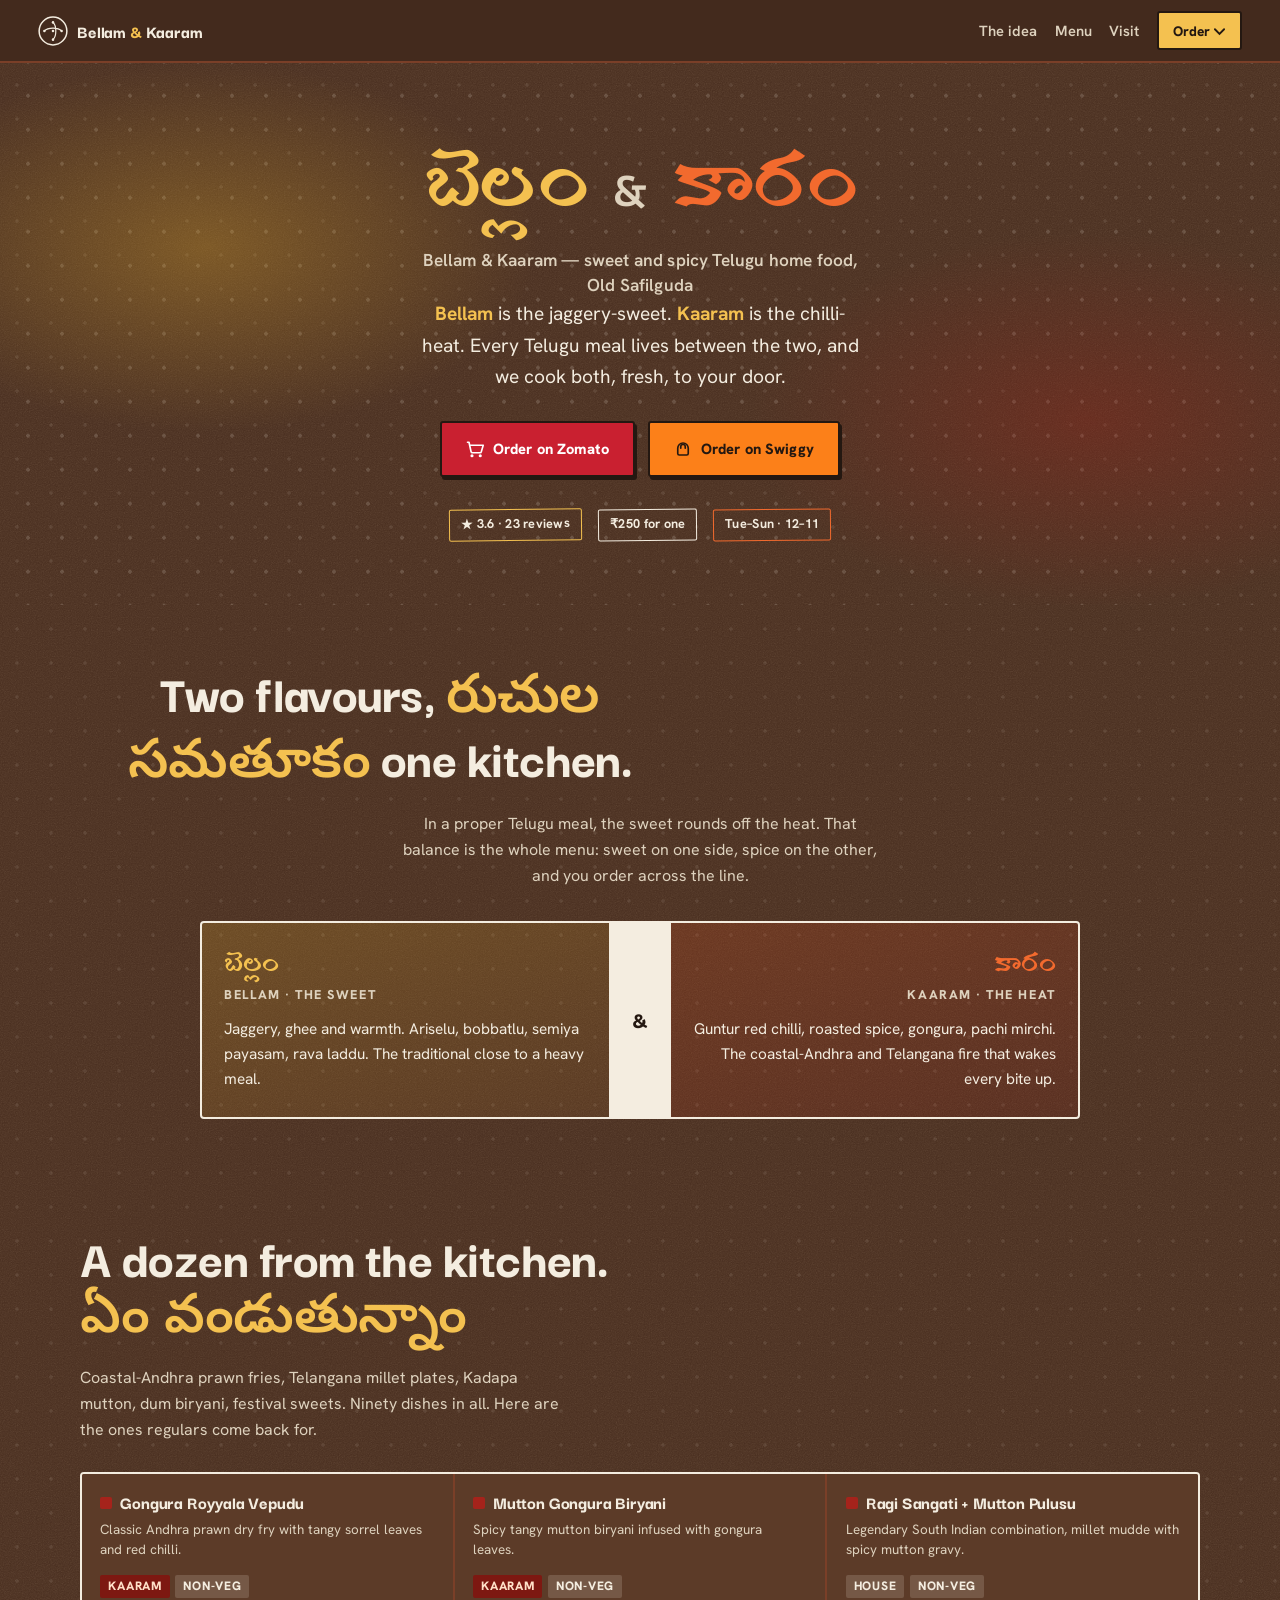
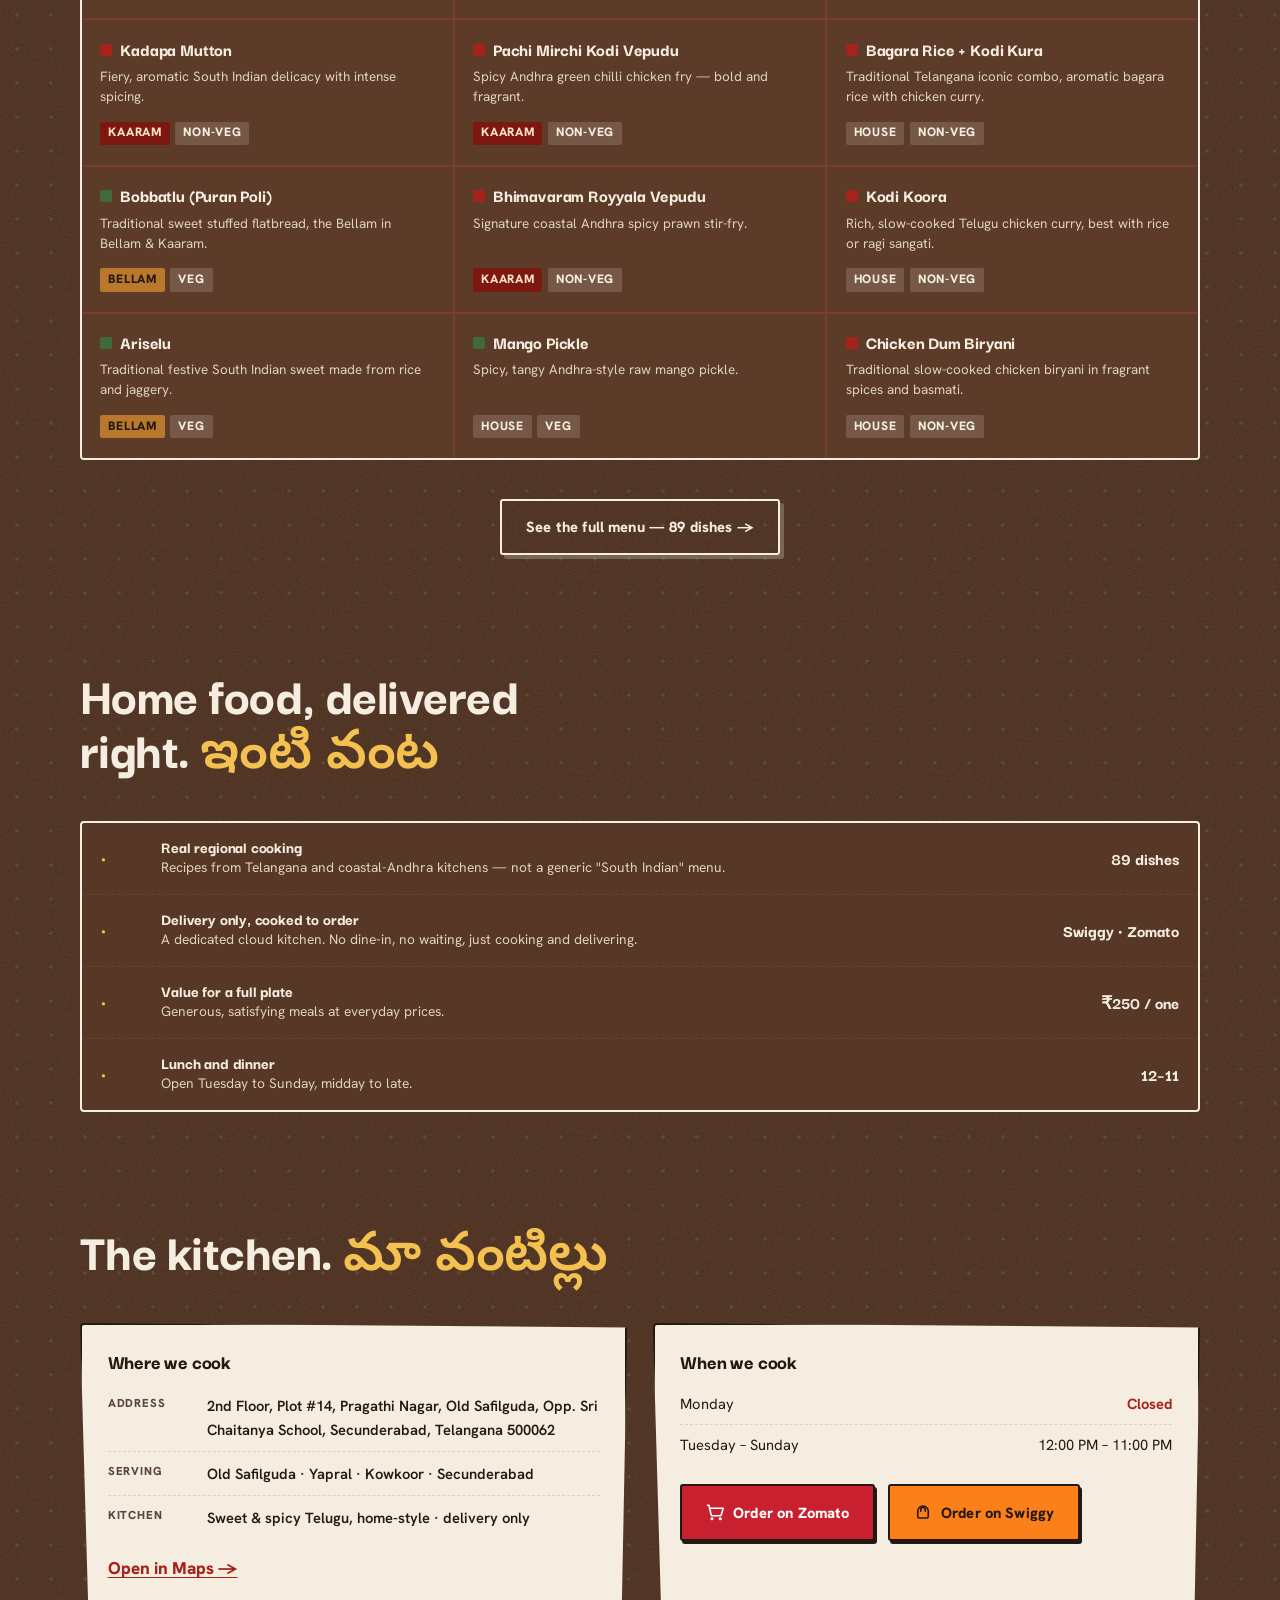
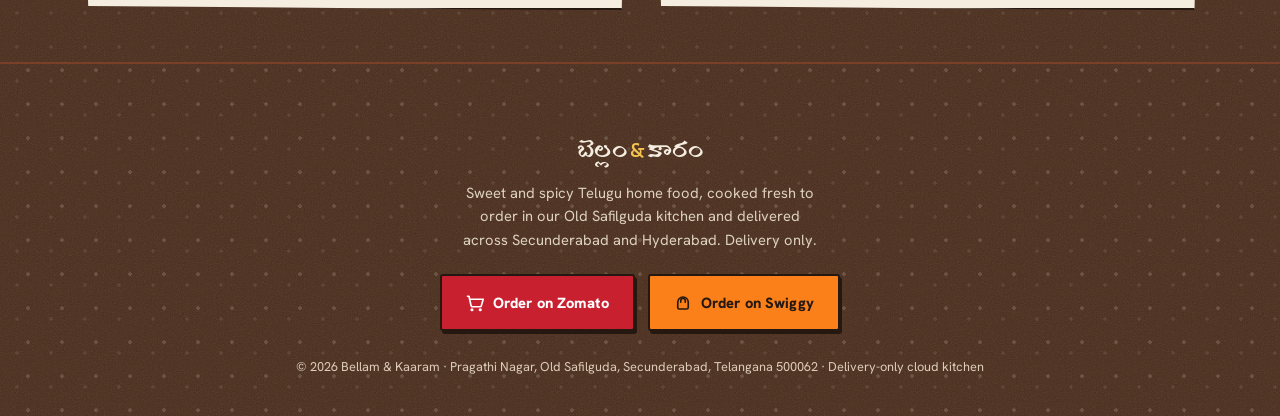
==== commit 339d614f: "Editor: 1 text change Made from the client dashboard." ====
--- a/index.html
+++ b/index.html
@@ -1,316 +1,35 @@
 <!DOCTYPE html><html lang="en"><head>
-  <meta charset="UTF-8">
-  <meta name="viewport" content="width=device-width, initial-scale=1.0">
-  <title>Bellam &amp; Kaaram — Sweet &amp; Spicy Cloud Kitchen | Old Safilguda, Secunderabad</title>
+<meta charset="utf-8">
+<meta name="viewport" content="width=device-width, initial-scale=1">
+<title>Bellam &amp; Kaaram — Sweet &amp; Spicy Telugu Cloud Kitchen | Old Safilguda, Secunderabad</title>
+<meta name="description" content="Bellam &amp; Kaaram — a delivery-only cloud kitchen in Old Safilguda, Secunderabad cooking sweet &amp; spicy Telugu home food. Gongura, biryani, ragi sangati, combos and sweets. Order on Zomato or Swiggy.">
+<link rel="canonical" href="https://bellamkaram.online/">
 <link rel="icon" href="favicon.svg" type="image/svg+xml">
 <link rel="icon" href="favicon-32.png" sizes="32x32" type="image/png">
 <link rel="apple-touch-icon" href="apple-touch-icon.png">
-  <meta name="description" content="Bellam &amp; Kaaram — a delivery-only cloud kitchen in Old Safilguda, Secunderabad serving authentic sweet &amp; spicy Telugu home food. Order now on Zomato or Swiggy.">
-  <link rel="preconnect" href="https://fonts.googleapis.com">
-  <link rel="preconnect" href="https://fonts.gstatic.com" crossorigin="">
-  <link href="https://fonts.googleapis.com/css2?family=Poppins:wght@400;500;600;700;800&amp;family=Playfair+Display:wght@600;700;800&amp;display=swap" rel="stylesheet">
-  <style>
-    :root {
-      --gold: #E8A22B;
-      --gold-deep: #925911;
-      --spice: #992A17;
-      --spice-deep: #8A1F0E;
-      --cream: #FFF7EA;
-      --cream-2: #FBEBCF;
-      --ink: #2A1608;
-      --ink-soft: #654E32;
-      --white: #ffffff;
-    }
-    *, *::before, *::after { box-sizing: border-box; margin: 0; padding: 0; }
-    html { scroll-behavior: smooth; }
-    body { font-family: 'Poppins', sans-serif; color: var(--ink); background: var(--cream); line-height: 1.6; -webkit-font-smoothing: antialiased; }
-    .serif { font-family: 'Playfair Display', serif; }
-
-    /* NAV */
-    nav {
-      background: rgba(255, 247, 234, 0.92);
-      backdrop-filter: blur(10px);
-      border-bottom: 1px solid var(--cream-2);
-      padding: 0.9rem 2rem;
-      display: flex; align-items: center; justify-content: space-between;
-      position: sticky; top: 0; z-index: 50;
-    }
-    .nav-brand { display: flex; align-items: center; gap: 0.65rem; font-weight: 800; font-size: 1.25rem; color: var(--spice); letter-spacing: -0.01em; }
-    .nav-brand .dot { color: var(--gold); }
-    .nav-logo { width: 34px; height: 34px; flex: none; }
-    .nav-links { display: flex; align-items: center; gap: 1.5rem; }
-    .nav-links a { color: var(--ink-soft); text-decoration: none; font-weight: 500; font-size: 1.0rem; transition: color 0.2s; }
-    .nav-links a:hover { color: var(--spice); }
-    .nav-order { background: var(--spice); color: #fff !important; padding: 0.5rem 1.15rem; border-radius: 999px; font-weight: 600; }
-    .nav-order:hover { background: var(--spice-deep); }
-    @media (max-width: 720px) {
-      .nav-links > a:not(.nav-order):not(.nav-menu) { display: none; }
-      .nav-links { gap: 0.8rem; }
-      .nav-menu { font-weight: 600; color: var(--spice) !important; }
-    }
-
-    /* HERO */
-    .hero {
-      position: relative;
-      background: radial-gradient(circle at 20% 20%, rgba(232,162,43,0.28), transparent 55%),
-                  radial-gradient(circle at 85% 75%, rgba(153,42,23,0.18), transparent 55%),
-                  linear-gradient(140deg, #FFF3DC 0%, #FBE2BA 100%);
-      padding: 5.5rem 2rem 5rem;
-      text-align: center;
-      overflow: hidden;
-    }
-    .hero-badge {
-      display: inline-flex; align-items: center; gap: 0.5rem;
-      background: rgba(153,42,23,0.10); color: var(--spice);
-      border: 1px solid rgba(153,42,23,0.25);
-      padding: 0.4rem 1rem; border-radius: 999px;
-      font-size: 0.8rem; font-weight: 600; letter-spacing: 0.02em;
-      margin-bottom: 1.5rem;
-    }
-    .hero h1 { font-size: clamp(2.4rem, 6vw, 4.2rem); font-weight: 800; line-height: 1.05; color: var(--ink); margin-bottom: 1.1rem; }
-    .hero h1 .sweet { color: var(--gold-deep); }
-    .hero h1 .spicy { color: var(--spice); }
-    .hero .telugu { font-size: 1.25rem; line-height: 1.5; color: var(--ink-soft); font-weight: 500; margin-bottom: 0.4rem; letter-spacing: 0.04em; }
-    .hero .lede { font-size: 1.25rem; line-height: 1.55; color: var(--ink-soft); max-width: 620px; margin: 0 auto 2.2rem; }
-    .order-row { display: flex; flex-wrap: wrap; gap: 1rem; justify-content: center; }
-    .btn {
-      display: inline-flex; align-items: center; gap: 0.6rem;
-      padding: 0.95rem 1.8rem; border-radius: 12px;
-      font-weight: 700; font-size: 1.0rem; text-decoration: none;
-      transition: transform 0.18s ease, box-shadow 0.18s ease;
-    }
-    .btn svg { width: 20px; height: 20px; }
-    .btn-zomato { background: #DD3542; color: #fff; box-shadow: 0 10px 24px -10px rgba(42,22,8,0.45); }
-    .btn-swiggy { background: #FC8019; color: var(--ink); box-shadow: 0 10px 24px -10px rgba(42,22,8,0.45); }
-    .btn:hover { transform: translateY(-3px); }
-    .hero-meta { margin-top: 2.4rem; display: flex; flex-wrap: wrap; gap: 1.6rem 2.4rem; justify-content: center; color: var(--ink-soft); font-size: 1.0rem; font-weight: 500; }
-    .hero-meta span { display: inline-flex; align-items: center; gap: 0.5rem; }
-    .hero-meta svg { width: 18px; height: 18px; color: var(--gold-deep); }
-    .stars { color: var(--gold); }
-
-    /* SECTION SHELL */
-    section { padding: 5rem 2rem; }
-    .wrap { max-width: 1040px; margin: 0 auto; }
-    .eyebrow { text-transform: uppercase; letter-spacing: 0.16em; font-size: 0.8rem; font-weight: 700; color: var(--gold-deep); margin-bottom: 0.7rem; }
-    .sec-title { font-size: clamp(1.8rem, 4vw, 2.6rem); font-weight: 800; color: var(--ink); line-height: 1.15; margin-bottom: 1rem; }
-    .sec-title.center, .eyebrow.center { text-align: center; }
-    .sec-sub { color: var(--ink-soft); max-width: 620px; margin: 0 auto 3rem; text-align: center; font-size: 1.25rem; line-height: 1.55; }
-
-    /* CONCEPT / SWEET & SPICY */
-    .concept { background: var(--white); }
-    .duo { display: grid; grid-template-columns: 1fr 1fr; gap: 1.5rem; }
-    @media (max-width: 720px) { .duo { grid-template-columns: 1fr; } }
-    .duo-card { border-radius: 18px; padding: 2.2rem; position: relative; overflow: hidden; }
-    .duo-card .icn { width: 54px; height: 54px; border-radius: 14px; display: flex; align-items: center; justify-content: center; margin-bottom: 1.2rem; }
-    .duo-card .icn svg { width: 28px; height: 28px; color: #fff; }
-    .duo-card h3 { font-size: 1.75rem; line-height: 1.35; font-weight: 800; margin-bottom: 0.15rem; }
-    .duo-card .word { font-size: 1.0rem; font-weight: 600; letter-spacing: 0.08em; text-transform: uppercase; margin-bottom: 0.9rem; }
-    .duo-card p { color: var(--ink-soft); font-size: 1.0rem; }
-    .sweet-card { background: linear-gradient(160deg, #FFF6E4, #FCE9C4); }
-    .sweet-card .icn { background: linear-gradient(140deg, var(--gold), var(--gold-deep)); }
-    .sweet-card h3, .sweet-card .word { color: var(--gold-deep); }
-    .spicy-card { background: linear-gradient(160deg, #FDEBE6, #FBE0D8); }
-    .spicy-card .icn { background: linear-gradient(140deg, var(--spice), var(--spice-deep)); }
-    .spicy-card h3, .spicy-card .word { color: var(--spice); }
-
-    /* GALLERY */
-    .gallery { background: linear-gradient(180deg, var(--cream) 0%, #FDEFD6 100%); }
-    .grid-photos { display: grid; grid-template-columns: repeat(2, 1fr); gap: 1.1rem; }
-    @media (min-width: 780px) { .grid-photos { grid-template-columns: repeat(4, 1fr); } }
-    .grid-photos figure { position: relative; border-radius: 16px; overflow: hidden; box-shadow: 0 14px 30px -18px rgba(138,31,14,0.5); aspect-ratio: 3/4; background: var(--cream-2); }
-    .grid-photos img { width: 100%; height: 100%; object-fit: cover; transition: transform 0.5s ease; display: block; }
-    .grid-photos figure:hover img { transform: scale(1.07); }
-
-    /* FEATURES */
-    .features { background: var(--white); }
-    .feat-grid { display: grid; grid-template-columns: repeat(auto-fit, minmax(220px, 1fr)); gap: 1.4rem; }
-    .feat { text-align: center; padding: 1.8rem 1.2rem; border-radius: 16px; background: var(--cream); border: 1px solid var(--cream-2); }
-    .feat .icn { width: 52px; height: 52px; margin: 0 auto 1rem; border-radius: 50%; background: rgba(232,162,43,0.15); display: flex; align-items: center; justify-content: center; }
-    .feat .icn svg { width: 26px; height: 26px; color: var(--gold-deep); }
-    .feat h3 { font-size: 1.25rem; line-height: 1.4; font-weight: 700; margin-bottom: 0.35rem; }
-    .feat p { font-size: 1.0rem; color: var(--ink-soft); }
-
-    /* FULL MENU */
-    .menu-sec { background: var(--cream); }
-    .menu-photo-grid { display: grid; grid-template-columns: repeat(auto-fill, minmax(260px, 1fr)); gap: 1.3rem; margin-top: 2.4rem; }
-    .mcard { background: #fff; border-radius: 18px; overflow: hidden; border: 1px solid var(--cream-2); transition: box-shadow 0.25s, transform 0.25s; }
-    .mcard:hover { box-shadow: 0 18px 40px -14px rgba(138,31,14,0.18); transform: translateY(-4px); }
-    .mcard-img { width: 100%; aspect-ratio: 4/3; object-fit: cover; display: block; }
-    .mcard-body { padding: 1.1rem 1.3rem 1.4rem; }
-    .vtag { display: inline-block; font-size: 0.8rem; font-weight: 700; text-transform: uppercase; letter-spacing: 0.1em; padding: 0.18rem 0.55rem; border-radius: 20px; margin-bottom: 0.45rem; }
-    .vtag.nv { background: rgba(153,42,23,0.1); color: var(--spice); }
-    .vtag.vg { background: rgba(40,130,60,0.1); color: #257a30; }
-    .vtag.mb { background: rgba(232,162,43,0.15); color: var(--gold-deep); }
-    .mcard h3 { font-size: 1.0rem; font-weight: 700; color: var(--ink); margin-bottom: 0.3rem; }
-    .mcard p { font-size: 1.0rem; color: var(--ink-soft); line-height: 1.55; }
-    /* text menu categories */
-    .menu-cats { margin-top: 3rem; }
-    .mcat { margin-bottom: 2.4rem; }
-    .mcat-head { display: flex; align-items: center; gap: 0.8rem; margin-bottom: 1rem; padding-bottom: 0.6rem; border-bottom: 2px solid var(--cream-2); }
-    .mcat-head h3 { font-size: 1.25rem; font-weight: 800; color: var(--ink); }
-    .mcat-head .mcat-count { font-size: 0.8rem; font-weight: 600; color: var(--ink-soft); background: var(--cream-2); padding: 0.15rem 0.55rem; border-radius: 999px; }
-    .mcat-items { display: grid; grid-template-columns: 1fr 1fr; gap: 0.6rem 1.8rem; }
-    @media (max-width: 700px) { .mcat-items { grid-template-columns: 1fr; } }
-    .mitem { display: flex; gap: 0.55rem; align-items: flex-start; padding: 0.55rem 0; border-bottom: 1px solid rgba(251,235,207,0.7); }
-    .mitem:last-child { border-bottom: none; }
-    .mdot { width: 10px; height: 10px; border-radius: 2px; flex: none; margin-top: 5px; border: 1.5px solid; }
-    .mdot.nv { border-color: var(--spice); background: var(--spice); }
-    .mdot.vg { border-color: #257a30; background: #257a30; }
-    .mitem-text { flex: 1; }
-    .mitem-name { font-size: 1.0rem; font-weight: 600; color: var(--ink); line-height: 1.3; }
-    .mitem-desc { font-size: 0.8rem; color: var(--ink-soft); line-height: 1.45; margin-top: 0.1rem; }
-    .menu-cta-row { text-align: center; margin-top: 3rem; }
-    .btn-ghost { background: #fff; color: var(--spice); border: 2px solid var(--spice); }
-    .btn-ghost:hover { background: var(--spice); color: #fff; }
-
-    /* INFO / CONTACT */
-    .info { background: var(--cream); }
-    .info-grid { display: grid; grid-template-columns: 1.1fr 1fr; gap: 2.5rem; align-items: start; }
-    @media (max-width: 760px) { .info-grid { grid-template-columns: 1fr; } }
-    .info-card { background: #fff; border-radius: 18px; padding: 2rem; border: 1px solid var(--cream-2); }
-    .info-row { display: flex; gap: 1rem; padding: 1rem 0; border-bottom: 1px solid var(--cream-2); }
-    .info-row:last-child { border-bottom: none; }
-    .info-row .icn { width: 42px; height: 42px; flex: none; border-radius: 11px; background: rgba(153,42,23,0.10); display: flex; align-items: center; justify-content: center; }
-    .info-row .icn svg { width: 21px; height: 21px; color: var(--spice); }
-    .info-row h3 { font-size: 0.8rem; text-transform: uppercase; letter-spacing: 0.08em; color: var(--ink-soft); font-weight: 600; margin-bottom: 0.15rem; }
-    .info-row p { font-weight: 500; color: var(--ink); font-size: 1.0rem; }
-    .hours-list { list-style: none; }
-    .hours-list li { display: flex; justify-content: space-between; padding: 0.7rem 0; border-bottom: 1px solid var(--cream-2); font-size: 1.0rem; }
-    .hours-list li:last-child { border-bottom: none; }
-    .hours-list .day { font-weight: 500; }
-    .hours-list .time { color: var(--ink-soft); }
-
-    /* FOOTER */
-    footer { background: var(--ink); color: #C9B79A; text-align: center; padding: 3rem 2rem 2.2rem; }
-    .foot-brand { display: inline-flex; align-items: center; gap: 0.6rem; font-weight: 800; font-size: 1.75rem; color: #fff; margin-bottom: 1rem; }
-    .foot-brand .dot { color: var(--gold); }
-    .foot-order { display: flex; gap: 0.9rem; justify-content: center; flex-wrap: wrap; margin: 1.4rem 0 1.8rem; }
-    .foot-order a { box-shadow: none; padding: 0.7rem 1.5rem; border-radius: 10px; font-weight: 600; text-decoration: none; font-size: 1.0rem; }
-    .foot-line { font-size: 1.0rem; opacity: 0.7; max-width: 560px; margin: 0 auto 0.6rem; }
-    .foot-copy { font-size: 0.8rem; opacity: 0.55; margin-top: 1.2rem; }
-
-    /* ORDER DROPDOWN */
-    .nav-dropdown { position: relative; }
-    .nav-dropdown-btn { border: none; cursor: pointer; font-family: inherit; font-size: inherit; letter-spacing: inherit; }
-    .nav-dropdown-menu {
-      display: none; flex-direction: column;
-      position: absolute; right: 0; top: calc(100% + 10px);
-      background: #fff; border-radius: 14px;
-      box-shadow: 0 6px 14px -6px rgba(42,22,8,0.22);
-      min-width: 180px; overflow: hidden; z-index: 200;
-      border: 1px solid var(--cream-2);
-    }
-    .nav-dropdown.open .nav-dropdown-menu { display: flex; }
-    .nav-dropdown-menu a {
-      display: flex; align-items: center; gap: 0.7rem;
-      padding: 0.85rem 1.2rem; text-decoration: none;
-      color: var(--ink); font-weight: 600; font-size: 1.0rem;
-      transition: background 0.15s;
-    }
-    .nav-dropdown-menu a:hover { background: var(--cream); }
-    .nav-dropdown-menu a:first-child { border-bottom: 1px solid var(--cream-2); }
-
-    /* SCROLL ANIMATION */
-    [data-anim] { opacity: 0; transform: translateY(24px); transition: opacity 0.7s ease, transform 0.7s ease; }
-    [data-anim].visible { opacity: 1; transform: none; }
-    @media (prefers-reduced-motion: reduce) { [data-anim] { opacity: 1; transform: none; transition: none; } }
-
-    /* MOBILE OVERRIDES */
-    @media (max-width: 600px) {
-      nav { padding: 0.75rem 1rem; }
-      .nav-brand-text { display: none; }
-      .nav-logo { width: 32px; height: 32px; }
-      .nav-links { gap: 0.6rem; }
-      .nav-menu { font-size: 1.0rem; }
-      .nav-order { padding: 0.45rem 0.85rem; font-size: 1.0rem; }
-      .hero { padding: 3.5rem 1rem 3rem; }
-      .hero .lede { font-size: 1rem; }
-      section { padding: 3rem 1rem; }
-      .mcat-items { grid-template-columns: 1fr; }
-      .order-row { flex-direction: column; align-items: stretch; }
-      .order-row .btn { justify-content: center; width: 100%; }
-      .nav-dropdown-menu { right: -0.5rem; min-width: 160px; }
-    }
-  </style>
-
-<!-- SEO -->
-<link rel="canonical" href="https://bellamkaram.online/">
-<meta property="og:title" content="Bellam &amp; Kaaram — Sweet &amp; Spicy Telugu Cloud Kitchen, Secunderabad">
-<meta property="og:description" content="Bellam &amp; Kaaram — delivery-only cloud kitchen serving authentic sweet &amp; spicy Telugu home food across Old Safilguda &amp; Secunderabad, Hyderabad. Order on Zomato or Swiggy.">
+<meta name="theme-color" content="#4a2f20">
+<meta property="og:title" content="Bellam &amp; Kaaram — Sweet &amp; Spicy Telugu Cloud Kitchen | Old Safilguda, Secunderabad">
+<meta property="og:description" content="Bellam &amp; Kaaram — a delivery-only cloud kitchen in Old Safilguda, Secunderabad cooking sweet &amp; spicy Telugu home food. Gongura, biryani, ragi sangati, combos and sweets. Order on Zomato or Swiggy.">
 <meta property="og:type" content="restaurant.restaurant">
 <meta property="og:url" content="https://bellamkaram.online/">
 <meta name="twitter:card" content="summary_large_image">
-<meta name="twitter:title" content="Bellam &amp; Kaaram — Sweet &amp; Spicy Telugu Cloud Kitchen, Secunderabad">
-<meta name="twitter:description" content="Bellam &amp; Kaaram — delivery-only cloud kitchen serving authentic sweet &amp; spicy Telugu home food across Old Safilguda &amp; Secunderabad, Hyderabad. Order on Zomato or Swiggy.">
+<meta name="twitter:title" content="Bellam &amp; Kaaram — Sweet &amp; Spicy Telugu Cloud Kitchen | Old Safilguda, Secunderabad">
+<meta name="twitter:description" content="Bellam &amp; Kaaram — a delivery-only cloud kitchen in Old Safilguda, Secunderabad cooking sweet &amp; spicy Telugu home food. Gongura, biryani, ragi sangati, combos and sweets. Order on Zomato or Swiggy.">
+<link rel="preconnect" href="https://fonts.googleapis.com">
+<link rel="preconnect" href="https://fonts.gstatic.com" crossorigin="">
+<link href="https://fonts.googleapis.com/css2?family=Darker+Grotesque:wght@600;700;800&amp;family=Hanken+Grotesk:wght@400;500;600;700;800&amp;family=Gurajada&amp;family=Noto+Sans+Telugu:wght@400;500;600;700&amp;display=swap" rel="stylesheet">
+<link rel="stylesheet" href="style.css">
 <script type="application/ld+json">
-{
-  "@context": "https://schema.org",
-  "@type": "Restaurant",
-  "name": "Bellam & Kaaram",
-  "description": "Delivery-only cloud kitchen serving authentic sweet & spicy Telugu home-style food, delivered across Old Safilguda, Secunderabad & Hyderabad.",
-  "servesCuisine": [
-    "Telugu",
-    "Andhra",
-    "South Indian",
-    "Home Food"
-  ],
-  "priceRange": "₹₹",
-  "url": "https://bellamkaram.online/",
-  "hasMenu": "https://bellamkaram.online/menu.html",
-  "acceptsReservations": false,
-  "address": {
-    "@type": "PostalAddress",
-    "streetAddress": "2nd Floor, Plot #14, Pragathi Nagar, Old Safilguda, Opp. Sri Chaitanya School",
-    "addressLocality": "Secunderabad",
-    "addressRegion": "Telangana",
-    "postalCode": "500062",
-    "addressCountry": "IN"
-  },
-  "areaServed": [
-    "Old Safilguda",
-    "Secunderabad",
-    "Hyderabad"
-  ],
-  "openingHoursSpecification": [
-    {
-      "@type": "OpeningHoursSpecification",
-      "dayOfWeek": [
-        "Tuesday",
-        "Wednesday",
-        "Thursday",
-        "Friday",
-        "Saturday",
-        "Sunday"
-      ],
-      "opens": "12:00",
-      "closes": "23:00"
-    }
-  ],
-  "aggregateRating": {
-    "@type": "AggregateRating",
-    "ratingValue": "3.6",
-    "reviewCount": "23"
-  },
-  "sameAs": [
-    "https://www.swiggy.com/city/hyderabad/bellam-and-kaaram-yapral-kowkoor-rest1294767",
-    "https://www.zomato.com/hyderabad/bellam-kaaram-1-yapral-secunderabad"
-  ],
-  "potentialAction": {
-    "@type": "OrderAction",
-    "target": "https://www.zomato.com/hyderabad/bellam-kaaram-1-yapral-secunderabad",
-    "deliveryMethod": "http://purl.org/goodrelations/v1#DeliveryModeOwnFleet"
-  }
-}
+{"@context":"https://schema.org","@type":"Restaurant","name":"Bellam & Kaaram","description":"Delivery-only cloud kitchen serving authentic sweet & spicy Telugu home-style food, delivered across Old Safilguda, Secunderabad & Hyderabad.","servesCuisine":["Telugu","Andhra","South Indian","Home Food"],"priceRange":"₹₹","url":"https://bellamkaram.online/","hasMenu":"https://bellamkaram.online/menu.html","acceptsReservations":false,"address":{"@type":"PostalAddress","streetAddress":"2nd Floor, Plot #14, Pragathi Nagar, Old Safilguda, Opp. Sri Chaitanya School","addressLocality":"Secunderabad","addressRegion":"Telangana","postalCode":"500062","addressCountry":"IN"},"areaServed":["Old Safilguda","Yapral","Kowkoor","Secunderabad","Hyderabad"],"openingHoursSpecification":[{"@type":"OpeningHoursSpecification","dayOfWeek":["Tuesday","Wednesday","Thursday","Friday","Saturday","Sunday"],"opens":"12:00","closes":"23:00"}],"aggregateRating":{"@type":"AggregateRating","ratingValue":"3.6","reviewCount":"23"},"sameAs":["https://www.swiggy.com/city/hyderabad/bellam-and-kaaram-yapral-kowkoor-rest1294767","https://www.zomato.com/hyderabad/bellam-kaaram-1-yapral-secunderabad"],"potentialAction":{"@type":"OrderAction","target":"https://www.zomato.com/hyderabad/bellam-kaaram-1-yapral-secunderabad","deliveryMethod":"http://purl.org/goodrelations/v1#DeliveryModeOwnFleet"}}
 </script>
+
 <!-- Meta Pixel -->
 <script>
 (function(){
-  var META_PIXEL_ID='1213790737554855'; /* <-- paste your Meta Pixel ID here (from Meta Events Manager). Stays OFF until a real ID is set. */
+  var META_PIXEL_ID='1213790737554855';
   if(!/^\d{6,}$/.test(META_PIXEL_ID))return;
   !function(f,b,e,v,n,t,s){if(f.fbq)return;n=f.fbq=function(){n.callMethod?n.callMethod.apply(n,arguments):n.queue.push(arguments)};if(!f._fbq)f._fbq=n;n.push=n;n.loaded=!0;n.version='2.0';n.queue=[];t=b.createElement(e);t.async=!0;t.src=v;s=b.getElementsByTagName(e)[0];s.parentNode.insertBefore(t,s)}(window,document,'script','https://connect.facebook.net/en_US/fbevents.js');
-  fbq('init',META_PIXEL_ID);
-  fbq('track','PageView');
-  /* Count taps on the Swiggy/Zomato order buttons as Lead conversions */
+  fbq('init',META_PIXEL_ID); fbq('track','PageView');
   window.addEventListener('DOMContentLoaded',function(){
     document.querySelectorAll('a[href*="swiggy.com"],a[href*="zomato"]').forEach(function(a){
       a.addEventListener('click',function(){var p=/zomato/.test(a.href)?'zomato':'swiggy';try{fbq('track','Lead');}catch(e){}try{gtag('event','order_click',{platform:p,transport_type:'beacon'});}catch(e){}});
@@ -318,431 +37,234 @@
   });
 })();
 </script>
-<!-- End Meta Pixel -->
-<!-- Google tag (gtag.js) -->
+<!-- Google tag -->
 <script async="" src="https://www.googletagmanager.com/gtag/js?id=G-03WND9ZQL7"></script>
-<script>
-window.dataLayer = window.dataLayer || [];
-function gtag(){dataLayer.push(arguments);}
-gtag('js', new Date());
-gtag('config', 'G-03WND9ZQL7');
-</script>
+<script>window.dataLayer=window.dataLayer||[];function gtag(){dataLayer.push(arguments);}gtag('js',new Date());gtag('config','G-03WND9ZQL7');</script>
 </head>
 <body>
 <noscript><img height="1" width="1" style="display:none" alt="" src="https://www.facebook.com/tr?id=1213790737554855&ev=PageView&noscript=1"/></noscript>
-
-
-<nav>
-  <a class="nav-brand" href="index.html" style="text-decoration:none;">
-    <svg class="nav-logo" viewBox="0 0 44 44" fill="none" xmlns="http://www.w3.org/2000/svg" aria-hidden="true">
-      <circle cx="22" cy="22" r="21" fill="#992A17"></circle>
-      <path d="M22 11c3 3.5 3 6.5 0 10-3-3.5-3-6.5 0-10z" fill="#E8A22B"></path>
-      <path d="M14 20c4 0 6 2 8 6-4.5 0.5-7-1-8-6z" fill="#FFF7EA"></path>
-      <path d="M30 20c-4 0-6 2-8 6 4.5 0.5 7-1 8-6z" fill="#FFF7EA"></path>
-      <circle cx="22" cy="28" r="2.4" fill="#E8A22B"></circle>
-    </svg>
-    <span class="nav-brand-text">Bellam <span class="dot">&amp;</span> Kaaram</span>
-  </a>
+<!--
+  IMPECCABLE DIRECTION CONTRACT — Bellam & Kaaram landing (Persuade)
+  THESIS: The kitchen as the Telugu doorstep you pass every morning — the muggu
+    (dawn rice-flour threshold pattern) IS the page's structural grid, its two
+    poles are bellam (jaggery-warm) and kaaram (chilli-hot), and the ~90-dish
+    regional menu is navigable by that taste axis. Refuses the cream / Playfair /
+    soft-shadow-photo-card "authentic South Indian delivery" template.
+  OWN-WORLD: Swept-earth kaavi ground (#4a2f20) running unbroken top to bottom;
+    chalk / rice-flour muggu dot-lattice (#f4ede0) as the layout grid; bellam
+    pole = jaggery + turmeric (#e0a92e / #b9782e), kaaram pole = chilli +
+    marigold (#a5231b / #e8531f). Darker Grotesque display, Hanken Grotesk body,
+    Gurajada + Noto Sans Telugu for Telugu. Newsprint tooth, rubber-stamp price
+    marks, torn tiffin-packet edges, zero photography (none exists for this brand).
+  STORY: A Telugu person in Old Safilguda lands from Swiggy/Zomato, sees their own
+    doorstep — the muggu, the warm earth, బెల్లం & కారం large in the lattice —
+    understands instantly this is regional home food, scans the menu by taste or
+    category, taps Zomato or Swiggy. Address / hours / 3.6 rating give trust
+    without fabrication.
+  FIRST VIEWPORT: Full-bleed swept-earth ground with a chalk muggu dot-lattice;
+    బెల్లం & కారం set large with the "&" as the sweet↔spice axis (jaggery glow
+    left, chilli red right); one line of positioning; the two order buttons
+    (Zomato red / Swiggy orange — the only place those colours appear) on the
+    threshold line; stamped 3.6 · ₹250 for one · Tue–Sun 12–11.
+  FORM: Andhra muggu / doorstep ritual. Candidate 7 of 7 grounded directions —
+    the roll's assignment; seed key bb026b76; decision page answer -> optionId
+    "assigned", buildPath "code". Raises folded in: sweet↔spice axis (from Fight
+    Poster), ruled menu grid + flip (from Split-Flap), unbroken ground (from
+    Cracktro), vernacular print + reserved action colour (from Photocopied Flyer),
+    name the specific thing (from Pickle Shelf), one signal for the live path
+    (from Sewing Pattern).
+  FINISH: unreviewed and undocumented is unfinished; this build ends with the
+    finish review, the verdict, DESIGN.md, and every shipping raster carrying its
+    provenance.
+-->
+<nav class="top">
+  <a class="brand" href="index.html"><svg viewBox="0 0 40 40" fill="none" aria-hidden="true">
+  <circle cx="20" cy="20" r="18.5" fill="none" stroke="currentColor" stroke-width="2"></circle>
+  <circle cx="20" cy="20" r="1.7" fill="currentColor"></circle>
+  <circle cx="20" cy="8.5" r="1.7" fill="currentColor"></circle><circle cx="20" cy="31.5" r="1.7" fill="currentColor"></circle>
+  <circle cx="8.5" cy="20" r="1.7" fill="currentColor"></circle><circle cx="31.5" cy="20" r="1.7" fill="currentColor"></circle>
+  <path d="M20 8.5C25 13 25 27 20 31.5M8.5 20C13 15 27 15 31.5 20" stroke="currentColor" stroke-width="1.6"></path>
+</svg><b>Bellam <span class="amp">&amp;</span> Kaaram</b></a>
   <div class="nav-links">
-    <a href="#story">Our Story</a>
-    <a href="menu.html" class="nav-menu">Menu</a>
-    <a href="#visit">Visit</a>
-    <div class="nav-dropdown">
-      <button class="nav-order nav-dropdown-btn" aria-expanded="false">Order Now ▾</button>
-      <div class="nav-dropdown-menu">
-        <a href="https://www.zomato.com/hyderabad/bellam-kaaram-1-yapral-secunderabad" target="_blank" rel="noopener">
-          <svg width="16" height="16" viewBox="0 0 24 24" fill="none" stroke="#E23744" stroke-width="2" stroke-linecap="round" stroke-linejoin="round"><circle cx="8" cy="21" r="1"></circle><circle cx="19" cy="21" r="1"></circle><path d="M2.05 2.05h2l2.66 12.42a2 2 0 0 0 2 1.58h9.78a2 2 0 0 0 1.95-1.57l1.65-7.43H5.12"></path></svg>
-          Zomato
-        </a>
-        <a href="https://www.swiggy.com/city/hyderabad/bellam-and-kaaram-yapral-kowkoor-rest1294767" target="_blank" rel="noopener">
-          <svg width="16" height="16" viewBox="0 0 24 24" fill="none" stroke="#FC8019" stroke-width="2" stroke-linecap="round" stroke-linejoin="round"><path d="M5 11a7 7 0 0 1 14 0v7a2 2 0 0 1-2 2H7a2 2 0 0 1-2-2z"></path><path d="M9 11V9a3 3 0 0 1 6 0v2"></path></svg>
-          Swiggy
-        </a>
+    <a href="index.html#axis">The idea</a>
+    <a class="nav-menu-link" href="menu.html">Menu</a>
+    <a href="index.html#visit">Visit</a>
+    <div class="nav-order-wrap">
+      <button class="nav-order-btn" aria-expanded="false" aria-haspopup="true">Order <svg viewBox="0 0 12 8" width="11" height="8" fill="none" aria-hidden="true"><path d="M1 1l5 5 5-5" stroke="currentColor" stroke-width="2" stroke-linecap="round"></path></svg></button>
+      <div class="nav-order-menu">
+        <a href="https://www.zomato.com/hyderabad/bellam-kaaram-1-yapral-secunderabad" target="_blank" rel="noopener"><svg viewBox="0 0 24 24" fill="none" stroke="currentColor" stroke-width="2.2" stroke-linecap="round" stroke-linejoin="round" aria-hidden="true"><circle cx="8" cy="21" r="1"></circle><circle cx="19" cy="21" r="1"></circle><path d="M2 3h2l2.7 12.4a2 2 0 0 0 2 1.6h9.8a2 2 0 0 0 2-1.6L23 7H5"></path></svg>Zomato</a>
+        <a href="https://www.swiggy.com/city/hyderabad/bellam-and-kaaram-yapral-kowkoor-rest1294767" target="_blank" rel="noopener"><svg viewBox="0 0 24 24" fill="none" stroke="currentColor" stroke-width="2.2" stroke-linecap="round" stroke-linejoin="round" aria-hidden="true"><path d="M5 11a7 7 0 0 1 14 0v7a2 2 0 0 1-2 2H7a2 2 0 0 1-2-2z"></path><path d="M9 11V9a3 3 0 0 1 6 0v2"></path></svg>Swiggy</a>
       </div>
     </div>
   </div>
 </nav>
 
-<header class="hero">
-  <div class="hero-badge">
-    <svg viewBox="0 0 24 24" fill="none" stroke="currentColor" stroke-width="2" stroke-linecap="round" stroke-linejoin="round" width="15" height="15" aria-hidden="true"><path d="M5 12h14M12 5l7 7-7 7"></path></svg>
-    Delivery-Only Cloud Kitchen · Old Safilguda, Secunderabad
-  </div>
-  <p class="telugu">బెల్లం &amp; కారం</p>
-  <h1><span class="sweet">Sweet</span> meets <span class="spicy">Spicy</span></h1>
-  <p class="lede">Authentic Telugu home-style cooking delivered hot to your door. Bellam means jaggery-sweet and Kaaram means fiery-spicy. Every meal is a balance of both.</p>
+<header class="doorstep muggu-field">
+  <h1 class="ds-te te-display"><span class="bellam" lang="te">బెల్లం</span><span class="amp">&amp;</span><span class="kaaram" lang="te">కారం</span></h1>
+  <p class="ds-en">Bellam &amp; Kaaram — sweet and spicy Telugu home food, Old Safilguda</p>
+  <p class="ds-lede"><b>Bellam</b> is the jaggery-sweet. <b>Kaaram</b> is the chilli-heat. Every Telugu meal lives between the two, and we cook both, fresh, to your door.</p>
   <div class="order-row">
-    <a class="btn btn-zomato" href="https://www.zomato.com/hyderabad/bellam-kaaram-1-yapral-secunderabad" target="_blank" rel="noopener">
-      <svg viewBox="0 0 24 24" fill="none" stroke="currentColor" stroke-width="2" stroke-linecap="round" stroke-linejoin="round" aria-hidden="true"><circle cx="8" cy="21" r="1"></circle><circle cx="19" cy="21" r="1"></circle><path d="M2.05 2.05h2l2.66 12.42a2 2 0 0 0 2 1.58h9.78a2 2 0 0 0 1.95-1.57l1.65-7.43H5.12"></path></svg>
-      Order on Zomato
-    </a>
-    <a class="btn btn-swiggy" href="https://www.swiggy.com/city/hyderabad/bellam-and-kaaram-yapral-kowkoor-rest1294767" target="_blank" rel="noopener">
-      <svg viewBox="0 0 24 24" fill="none" stroke="currentColor" stroke-width="2" stroke-linecap="round" stroke-linejoin="round" aria-hidden="true"><path d="M5 11a7 7 0 0 1 14 0v7a2 2 0 0 1-2 2H7a2 2 0 0 1-2-2z"></path><path d="M9 11V9a3 3 0 0 1 6 0v2"></path></svg>
-      Order on Swiggy
-    </a>
-  </div>
-  <div class="hero-meta">
-    <span><span class="stars">★</span> 3.6 rating · 23 reviews</span>
-    <span><svg viewBox="0 0 24 24" fill="none" stroke="currentColor" stroke-width="2" stroke-linecap="round" stroke-linejoin="round" aria-hidden="true"><circle cx="12" cy="12" r="10"></circle><path d="M12 6v6l4 2"></path></svg> Lunch &amp; Dinner</span>
-    <span><svg viewBox="0 0 24 24" fill="none" stroke="currentColor" stroke-width="2" stroke-linecap="round" stroke-linejoin="round" aria-hidden="true"><path d="M6 2 3 6v14a2 2 0 0 0 2 2h14a2 2 0 0 0 2-2V6l-3-4z"></path><path d="M3 6h18"></path><path d="M16 10a4 4 0 0 1-8 0"></path></svg> ₹250 for one</span>
+  <a class="order zomato" href="https://www.zomato.com/hyderabad/bellam-kaaram-1-yapral-secunderabad" target="_blank" rel="noopener"><svg viewBox="0 0 24 24" fill="none" stroke="currentColor" stroke-width="2.2" stroke-linecap="round" stroke-linejoin="round" aria-hidden="true"><circle cx="8" cy="21" r="1"></circle><circle cx="19" cy="21" r="1"></circle><path d="M2 3h2l2.7 12.4a2 2 0 0 0 2 1.6h9.8a2 2 0 0 0 2-1.6L23 7H5"></path></svg>Order on Zomato</a>
+  <a class="order swiggy" href="https://www.swiggy.com/city/hyderabad/bellam-and-kaaram-yapral-kowkoor-rest1294767" target="_blank" rel="noopener"><svg viewBox="0 0 24 24" fill="none" stroke="currentColor" stroke-width="2.2" stroke-linecap="round" stroke-linejoin="round" aria-hidden="true"><path d="M5 11a7 7 0 0 1 14 0v7a2 2 0 0 1-2 2H7a2 2 0 0 1-2-2z"></path><path d="M9 11V9a3 3 0 0 1 6 0v2"></path></svg>Order on Swiggy</a>
+</div>
+  <div class="ds-meta">
+    <span class="stamp sweet">★ 3.6 · 23 reviews</span>
+    <span class="stamp">₹250 for one</span>
+    <span class="stamp hot">Tue–Sun · 12–11</span>
   </div>
 </header>
 
-<!-- STORY / SWEET & SPICY -->
-<section class="concept" id="story">
-  <div class="wrap">
-    <p class="eyebrow center" data-anim="">The Meaning Behind the Name</p>
-    <h2 class="sec-title center" data-anim="" data-delay="1">Two Flavours, One Kitchen</h2>
-    <p class="sec-sub" data-anim="" data-delay="2">In Telugu, the finest meals live in the balance of sweetness and heat. Our kitchen is built on that idea: comfort and fire, side by side on every plate.</p>
-    <div class="duo">
-      <div class="duo-card sweet-card" data-anim="" data-delay="1">
-        <div class="icn">
-          <svg viewBox="0 0 24 24" fill="none" stroke="currentColor" stroke-width="2" stroke-linecap="round" stroke-linejoin="round" aria-hidden="true"><path d="M12 2a7 7 0 0 0-7 7c0 3 2 5 2 8h10c0-3 2-5 2-8a7 7 0 0 0-7-7z"></path><path d="M9 22h6"></path></svg>
-        </div>
-        <p class="word">Bellam · ౉ెల్లం</p>
-        <h3 class="serif">Sweet</h3>
-        <p>Jaggery, ghee and warmth: the traditional sweetness that rounds off a hearty Telugu meal, and it feels just like home.</p>
-      </div>
-      <div class="duo-card spicy-card" data-anim="" data-delay="2">
-        <div class="icn">
-          <svg viewBox="0 0 24 24" fill="none" stroke="currentColor" stroke-width="2" stroke-linecap="round" stroke-linejoin="round" aria-hidden="true"><path d="M12 3c-1 3-1 5 1 7 3 3 4 7 1 10-4 4-9 1-9-4 0-3 2-5 4-7 1.5-1.5 2.5-3.5 2-6z"></path></svg>
-        </div>
-        <p class="word">Kaaram · కారం</p>
-        <h3 class="serif">Spicy</h3>
-        <p>Bold red chilli, roasted spices and that unmistakable Andhra-Telangana heat that makes every bite come alive.</p>
-      </div>
-    </div>
-  </div>
-</section>
-
-
-<!-- FEATURES -->
-<section class="features">
-  <div class="wrap">
-    <p class="eyebrow center" data-anim="">Why Order From Us</p>
-    <h2 class="sec-title center" data-anim="" data-delay="1">Home Food, Delivered Right</h2>
-    <div class="feat-grid" style="margin-top:2.5rem;">
-      <div class="feat" data-anim="" data-delay="1">
-        <div class="icn"><svg viewBox="0 0 24 24" fill="none" stroke="currentColor" stroke-width="2" stroke-linecap="round" stroke-linejoin="round" aria-hidden="true"><rect x="1" y="3" width="15" height="13" rx="1"></rect><path d="M16 8h4l3 3v5h-7z"></path><circle cx="5.5" cy="18.5" r="2.5"></circle><circle cx="18.5" cy="18.5" r="2.5"></circle></svg></div>
-        <h3>Delivery Only</h3>
-        <p>A dedicated cloud kitchen focused purely on cooking and delivering. No waiting, no dine-in fuss.</p>
-      </div>
-      <div class="feat" data-anim="" data-delay="2">
-        <div class="icn"><svg viewBox="0 0 24 24" fill="none" stroke="currentColor" stroke-width="2" stroke-linecap="round" stroke-linejoin="round" aria-hidden="true"><path d="M12 2a7 7 0 0 0-7 7c0 3 2 5 2 8h10c0-3 2-5 2-8a7 7 0 0 0-7-7z"></path><path d="M9 22h6"></path></svg></div>
-        <h3>Authentic Telugu</h3>
-        <p>Recipes rooted in Telangana &amp; Andhra kitchens, the real balance of bellam and kaaram.</p>
-      </div>
-      <div class="feat" data-anim="" data-delay="3">
-        <div class="icn"><svg viewBox="0 0 24 24" fill="none" stroke="currentColor" stroke-width="2" stroke-linecap="round" stroke-linejoin="round" aria-hidden="true"><path d="M20 6 9 17l-5-5"></path></svg></div>
-        <h3>Value For Money</h3>
-        <p>Generous, satisfying meals at around ₹250 for one. Everyday comfort food that fits the budget.</p>
-      </div>
-      <div class="feat" data-anim="" data-delay="4">
-        <div class="icn"><svg viewBox="0 0 24 24" fill="none" stroke="currentColor" stroke-width="2" stroke-linecap="round" stroke-linejoin="round" aria-hidden="true"><circle cx="12" cy="12" r="10"></circle><path d="M12 6v6l4 2"></path></svg></div>
-        <h3>Lunch &amp; Dinner</h3>
-        <p>Open for both midday and evening cravings, so a warm plate is only a few taps away.</p>
-      </div>
-    </div>
-  </div>
-</section>
-
-<!-- MENU CTA (links to menu.html) -->
+<section class="axis" id="axis">
+  <div class="wrap">
+    <h2 class="sec">Two flavours, <span class="te" lang="te" style="color:var(--turmeric);font-weight:600">రుచుల సమతూకం</span> one kitchen.</h2>
+    <p class="sec-lede" style="margin-inline:auto">In a proper Telugu meal, the sweet rounds off the heat. That balance is the whole menu: sweet on one side, spice on the other, and you order across the line.</p>
+    <div class="axis-bar reveal">
+      <div class="axis-half b">
+        <p class="word te" lang="te">బెల్లం</p>
+        <p class="rom">Bellam · the sweet</p>
+        <p>Jaggery, ghee and warmth. Ariselu, bobbatlu, semiya payasam, rava laddu. The traditional close to a heavy meal.</p>
+      </div>
+      <div class="axis-vs">&amp;</div>
+      <div class="axis-half k">
+        <p class="word te" lang="te">కారం</p>
+        <p class="rom">Kaaram · the heat</p>
+        <p>Guntur red chilli, roasted spice, gongura, pachi mirchi. The coastal-Andhra and Telangana fire that wakes every bite up.</p>
+      </div>
+    </div>
+  </div>
+</section>
+
 <section class="menu-sec" id="menu">
-  <div class="wrap" style="text-align:center;">
-    <p class="eyebrow center" data-anim="">What We Serve</p>
-    <h2 class="sec-title center" data-anim="" data-delay="1">Our Menu</h2>
-    <p class="sec-sub" data-anim="" data-delay="2">From fiery Andhra appetisers to comforting rice plates, biryani, combos and sweets, every dish made fresh in our Old Safilguda cloud kitchen.</p>
-    <div data-anim="" data-delay="3" style="margin-top:2rem;">
-      <a class="btn" href="menu.html" style="background:var(--spice);color:#fff;box-shadow:0 10px 24px -10px rgba(153,42,23,0.6);font-size: 1.25rem;padding:1rem 2.2rem;">
-        <svg viewBox="0 0 24 24" fill="none" stroke="currentColor" stroke-width="2" stroke-linecap="round" stroke-linejoin="round" aria-hidden="true"><path d="M4 19.5A2.5 2.5 0 0 1 6.5 17H20"></path><path d="M6.5 2H20v20H6.5A2.5 2.5 0 0 1 4 19.5v-15A2.5 2.5 0 0 1 6.5 2z"></path></svg>
-        View Full Menu
-      </a>
-    </div>
-    <div class="menu-cats" style="display:none;">
-
-      <div class="mcat" data-anim="">
-        <div class="mcat-head"><h3>Meals</h3><span class="mcat-count">2</span></div>
-        <div class="mcat-items">
-          <div class="mitem"><span class="mdot nv"></span><div class="mitem-text"><div class="mitem-name">Chicken Sambar Rice</div><div class="mitem-desc">Hearty South Indian rice cooked with spiced sambar and tender chicken.</div></div></div>
-          <div class="mitem"><span class="mdot vg"></span><div class="mitem-text"><div class="mitem-name">Veg Sambar Rice</div><div class="mitem-desc">Flavorful South Indian rice combining rice with spiced lentil sambar.</div></div></div>
-        </div>
-      </div>
-
-      <div class="mcat" data-anim="">
-        <div class="mcat-head"><h3>Millet &amp; Snacks</h3><span class="mcat-count">2</span></div>
-        <div class="mcat-items">
-          <div class="mitem"><span class="mdot vg"></span><div class="mitem-text"><div class="mitem-name">Ragi Sangati</div><div class="mitem-desc">Wholesome, nutritious finger-millet mudde, a traditional Telangana staple.</div></div></div>
-          <div class="mitem"><span class="mdot vg"></span><div class="mitem-text"><div class="mitem-name">French Fries</div><div class="mitem-desc">Golden, crispy deep-fried potato strips.</div></div></div>
-        </div>
-      </div>
-
-      <div class="mcat" data-anim="">
-        <div class="mcat-head"><h3>Non-veg Appetizers</h3><span class="mcat-count">22</span></div>
-        <div class="mcat-items">
-          <div class="mitem"><span class="mdot nv"></span><div class="mitem-text"><div class="mitem-name">Bheemavaram Mutton Vepudu</div><div class="mitem-desc">Authentic Andhra-style dry mutton fry with bold spices.</div></div></div>
-          <div class="mitem"><span class="mdot nv"></span><div class="mitem-text"><div class="mitem-name">Bhimavaram Royyala Vepudu</div><div class="mitem-desc">Signature coastal Andhra spicy prawn stir-fry.</div></div></div>
-          <div class="mitem"><span class="mdot nv"></span><div class="mitem-text"><div class="mitem-name">Butter Garlic Prawns</div><div class="mitem-desc">Succulent prawns tossed in rich butter and garlic.</div></div></div>
-          <div class="mitem"><span class="mdot nv"></span><div class="mitem-text"><div class="mitem-name">Chicken Ghee Roast</div><div class="mitem-desc">Popular Tuluva Mangalorean chicken recipe, fiery red, tangy and aromatic.</div></div></div>
-          <div class="mitem"><span class="mdot nv"></span><div class="mitem-text"><div class="mitem-name">Chicken Drumsticks</div><div class="mitem-desc">Tender and flavorful chicken drumsticks, perfect for a delicious meal.</div></div></div>
-          <div class="mitem"><span class="mdot nv"></span><div class="mitem-text"><div class="mitem-name">Chicken Pakoda (8 pcs)</div><div class="mitem-desc">Popular crispy and savory deep-fried Indian snack.</div></div></div>
-          <div class="mitem"><span class="mdot nv"></span><div class="mitem-text"><div class="mitem-name">Chilli Pepper Prawns</div><div class="mitem-desc">Spicy, flavorful prawns tossed with chilli and pepper.</div></div></div>
-          <div class="mitem"><span class="mdot nv"></span><div class="mitem-text"><div class="mitem-name">Goat Masala Fry</div><div class="mitem-desc">Tender goat meat slow-cooked with aromatic spices, onion and green chillies.</div></div></div>
-          <div class="mitem"><span class="mdot nv"></span><div class="mitem-text"><div class="mitem-name">Gongura Royyala Vepudu</div><div class="mitem-desc">Classic Andhra prawn dry fry with tangy sorrel leaves and red chilli.</div></div></div>
-          <div class="mitem"><span class="mdot nv"></span><div class="mitem-text"><div class="mitem-name">Kadapa Mutton</div><div class="mitem-desc">Fiery, aromatic South Indian delicacy with intense spicing.</div></div></div>
-          <div class="mitem"><span class="mdot nv"></span><div class="mitem-text"><div class="mitem-name">Loose Prawns</div><div class="mitem-desc">Indo-Chinese / Andhra-style restaurant-style prawn fry.</div></div></div>
-          <div class="mitem"><span class="mdot nv"></span><div class="mitem-text"><div class="mitem-name">Miriyala Mamsam Vepudu</div><div class="mitem-desc">Fiery Andhra dry mutton fry with black pepper and spices.</div></div></div>
-          <div class="mitem"><span class="mdot nv"></span><div class="mitem-text"><div class="mitem-name">Mutton Pepper Fry</div><div class="mitem-desc">Spicy South Indian dry dish with marinated mutton pieces.</div></div></div>
-          <div class="mitem"><span class="mdot nv"></span><div class="mitem-text"><div class="mitem-name">Mutton Sukka</div><div class="mitem-desc">Highly aromatic, spicy and tangy dry curry from the Mangalore/Kundapura tradition.</div></div></div>
-          <div class="mitem"><span class="mdot nv"></span><div class="mitem-text"><div class="mitem-name">Mutton Gongura Fry</div><div class="mitem-desc">Authentic fiery and tangy dish with gongura leaves, a Telangana classic.</div></div></div>
-          <div class="mitem"><span class="mdot nv"></span><div class="mitem-text"><div class="mitem-name">Pachi Mirchi Kodi Vepudu</div><div class="mitem-desc">Spicy Andhra green chilli chicken fry — bold and fragrant.</div></div></div>
-          <div class="mitem"><span class="mdot nv"></span><div class="mitem-text"><div class="mitem-name">Prawn Ghee Roast</div><div class="mitem-desc">Fiery, aromatic Mangalorean coastal prawn delicacy.</div></div></div>
-          <div class="mitem"><span class="mdot nv"></span><div class="mitem-text"><div class="mitem-name">Spicy Prawn Fry</div><div class="mitem-desc">Aromatic prawn fry rich in traditional flavors.</div></div></div>
-        </div>
-      </div>
-
-      <div class="mcat" data-anim="">
-        <div class="mcat-head"><h3>Veg Appetizers</h3><span class="mcat-count">12</span></div>
-        <div class="mcat-items">
-          <div class="mitem"><span class="mdot vg"></span><div class="mitem-text"><div class="mitem-name">Chilli Paneer</div><div class="mitem-desc">Spicy and tangy paneer tossed with crunchy bell peppers and onions.</div></div></div>
-          <div class="mitem"><span class="mdot vg"></span><div class="mitem-text"><div class="mitem-name">Crispy Corn</div><div class="mitem-desc">Golden, crunchy corn tossed with flavorful spices.</div></div></div>
-          <div class="mitem"><span class="mdot vg"></span><div class="mitem-text"><div class="mitem-name">Egg Bhurji</div><div class="mitem-desc">Flavorful Indian scrambled egg with onions, tomatoes and spices.</div></div></div>
-          <div class="mitem"><span class="mdot vg"></span><div class="mitem-text"><div class="mitem-name">Masala Omelette</div><div class="mitem-desc">Fluffy omelette spiced with aromatic masala and fresh herbs.</div></div></div>
-          <div class="mitem"><span class="mdot vg"></span><div class="mitem-text"><div class="mitem-name">Onion Pakoda (10 pcs)</div><div class="mitem-desc">Crispy onion bhaji — the beloved Indian tea-time snack.</div></div></div>
-          <div class="mitem"><span class="mdot vg"></span><div class="mitem-text"><div class="mitem-name">Paneer Ghee Roast</div><div class="mitem-desc">Fiery red, tangy Mangalorean-style paneer with crispy edges.</div></div></div>
-          <div class="mitem"><span class="mdot vg"></span><div class="mitem-text"><div class="mitem-name">Vankaya Vepudu</div><div class="mitem-desc">Andhra-style fried eggplant, crispy, spiced and deeply satisfying.</div></div></div>
-          <div class="mitem"><span class="mdot vg"></span><div class="mitem-text"><div class="mitem-name">Sauteed Mushroom</div><div class="mitem-desc">Lightly sauteed mushrooms with Indian spices.</div></div></div>
-        </div>
-      </div>
-
-      <div class="mcat" data-anim="">
-        <div class="mcat-head"><h3>Main Course</h3><span class="mcat-count">8</span></div>
-        <div class="mcat-items">
-          <div class="mitem"><span class="mdot nv"></span><div class="mitem-text"><div class="mitem-name">Butter Chicken</div><div class="mitem-desc">World-famous North Indian delicacy with tender tandoori chicken in creamy tomato gravy.</div></div></div>
-          <div class="mitem"><span class="mdot nv"></span><div class="mitem-text"><div class="mitem-name">Kadai Chicken</div><div class="mitem-desc">Robust spicy North Indian curry stir-fried with peppers and spices.</div></div></div>
-          <div class="mitem"><span class="mdot nv"></span><div class="mitem-text"><div class="mitem-name">Kodi Koora</div><div class="mitem-desc">Rich, slow-cooked Telugu chicken curry, best with rice or ragi sangati.</div></div></div>
-          <div class="mitem"><span class="mdot nv"></span><div class="mitem-text"><div class="mitem-name">Mutton Curry</div><div class="mitem-desc">Slow-cooked goat meat simmered in a rich, aromatic gravy.</div></div></div>
-          <div class="mitem"><span class="mdot nv"></span><div class="mitem-text"><div class="mitem-name">Mutton Dal</div><div class="mitem-desc">Tangy Indian lentil curry made with slow-cooked mutton.</div></div></div>
-          <div class="mitem"><span class="mdot nv"></span><div class="mitem-text"><div class="mitem-name">Mutton Shahi Korma</div><div class="mitem-desc">Luxurious Mughlai-style curry with rich, velvety sauce.</div></div></div>
-          <div class="mitem"><span class="mdot nv"></span><div class="mitem-text"><div class="mitem-name">Royyala Iguru</div><div class="mitem-desc">Spicy Andhra-style prawn curry with aromatic spices.</div></div></div>
-          <div class="mitem"><span class="mdot vg"></span><div class="mitem-text"><div class="mitem-name">Kadai Veg</div><div class="mitem-desc">Vibrant spicy North Indian mixed vegetable curry.</div></div></div>
-        </div>
-      </div>
-
-      <div class="mcat" data-anim="">
-        <div class="mcat-head"><h3>Main Course — Veg</h3><span class="mcat-count">8</span></div>
-        <div class="mcat-items">
-          <div class="mitem"><span class="mdot vg"></span><div class="mitem-text"><div class="mitem-name">Egg Curry (4 pcs)</div><div class="mitem-desc">Hard-boiled eggs simmered in savory aromatic gravy.</div></div></div>
-          <div class="mitem"><span class="mdot vg"></span><div class="mitem-text"><div class="mitem-name">Gutti Vankaya Kura</div><div class="mitem-desc">Stuffed eggplants cooked in a classic South Indian spiced masala.</div></div></div>
-          <div class="mitem"><span class="mdot vg"></span><div class="mitem-text"><div class="mitem-name">Kadai Paneer</div><div class="mitem-desc">Bold, flavourful North Indian stir-fry with paneer and peppers.</div></div></div>
-          <div class="mitem"><span class="mdot vg"></span><div class="mitem-text"><div class="mitem-name">Kaju Masala</div><div class="mitem-desc">Rich, creamy curry with roasted cashews simmered in spiced gravy.</div></div></div>
-          <div class="mitem"><span class="mdot vg"></span><div class="mitem-text"><div class="mitem-name">Paneer Butter Masala</div><div class="mitem-desc">Rich creamy North Indian curry with soft paneer cubes.</div></div></div>
-          <div class="mitem"><span class="mdot vg"></span><div class="mitem-text"><div class="mitem-name">Paneer Tikka Masala</div><div class="mitem-desc">Creamy spiced North Indian curry with grilled paneer.</div></div></div>
-          <div class="mitem"><span class="mdot vg"></span><div class="mitem-text"><div class="mitem-name">Sambar</div><div class="mitem-desc">Traditional South Indian lentil stew with tamarind and vegetables.</div></div></div>
-          <div class="mitem"><span class="mdot vg"></span><div class="mitem-text"><div class="mitem-name">Tomato Pappu</div><div class="mitem-desc">Andhra-style toor dal with tomatoes, everyday comfort food.</div></div></div>
-        </div>
-      </div>
-
-      <div class="mcat" data-anim="">
-        <div class="mcat-head"><h3>Special Combos</h3><span class="mcat-count">6</span></div>
-        <div class="mcat-items">
-          <div class="mitem"><span class="mdot nv"></span><div class="mitem-text"><div class="mitem-name">Bagara Rice + Kodi Kura</div><div class="mitem-desc">Traditional Telangana iconic combo, aromatic bagara rice with chicken curry.</div></div></div>
-          <div class="mitem"><span class="mdot nv"></span><div class="mitem-text"><div class="mitem-name">Hyderabadi Comfort Combo</div><div class="mitem-desc">Signature aromatic meal from the Telangana and Hyderabad region.</div></div></div>
-          <div class="mitem"><span class="mdot nv"></span><div class="mitem-text"><div class="mitem-name">Chicken Pulao + Chicken Sambar Rice + Curd Rice</div><div class="mitem-desc">Three-in-one satisfying South Indian meal combo.</div></div></div>
-          <div class="mitem"><span class="mdot nv"></span><div class="mitem-text"><div class="mitem-name">Ragi Sangati + Kodi Koora</div><div class="mitem-desc">Traditional, rustic and highly nutritious meal combination.</div></div></div>
-          <div class="mitem"><span class="mdot nv"></span><div class="mitem-text"><div class="mitem-name">Ragi Sangati + Mutton Pulusu</div><div class="mitem-desc">Legendary South Indian combination, millet mudde with spicy mutton gravy.</div></div></div>
-          <div class="mitem"><span class="mdot vg"></span><div class="mitem-text"><div class="mitem-name">Ragi Sangati + Gutti Vankaya + Curd Rice</div><div class="mitem-desc">Complete vegetarian Telangana comfort meal.</div></div></div>
-        </div>
-      </div>
-
-      <div class="mcat" data-anim="">
-        <div class="mcat-head"><h3>Biryani</h3><span class="mcat-count">9</span></div>
-        <div class="mcat-items">
-          <div class="mitem"><span class="mdot nv"></span><div class="mitem-text"><div class="mitem-name">Boneless Chicken Biryani</div><div class="mitem-desc">Tender boneless chicken pieces with aromatic basmati rice.</div></div></div>
-          <div class="mitem"><span class="mdot nv"></span><div class="mitem-text"><div class="mitem-name">Chicken Dum Biryani</div><div class="mitem-desc">Traditional slow-cooked chicken biryani in fragrant spices and basmati.</div></div></div>
-          <div class="mitem"><span class="mdot nv"></span><div class="mitem-text"><div class="mitem-name">Chicken Fry Biryani</div><div class="mitem-desc">Biryani with crispy chicken fry pieces and fragrant spices.</div></div></div>
-          <div class="mitem"><span class="mdot vg"></span><div class="mitem-text"><div class="mitem-name">Kaju Biryani</div><div class="mitem-desc">Rich aromatic vegetarian biryani with golden-fried cashews.</div></div></div>
-          <div class="mitem"><span class="mdot nv"></span><div class="mitem-text"><div class="mitem-name">Mutton Biryani</div><div class="mitem-desc">Rich aromatic biryani made with tender mutton and fragrant basmati.</div></div></div>
-          <div class="mitem"><span class="mdot nv"></span><div class="mitem-text"><div class="mitem-name">Mutton Gongura Biryani</div><div class="mitem-desc">Spicy tangy mutton biryani infused with gongura leaves.</div></div></div>
-          <div class="mitem"><span class="mdot nv"></span><div class="mitem-text"><div class="mitem-name">Pachi Mirchi Kodi Pulao</div><div class="mitem-desc">Fiery aromatic Andhra-style chicken rice with green chillies.</div></div></div>
-          <div class="mitem"><span class="mdot nv"></span><div class="mitem-text"><div class="mitem-name">Prawn Biryani</div><div class="mitem-desc">Delicious prawns biryani cooked with fragrant spices and basmati.</div></div></div>
-        </div>
-      </div>
-
-      <div class="mcat" data-anim="">
-        <div class="mcat-head"><h3>Pulao</h3><span class="mcat-count">5</span></div>
-        <div class="mcat-items">
-          <div class="mitem"><span class="mdot nv"></span><div class="mitem-text"><div class="mitem-name">Bheemavaram Kodi Pulao</div><div class="mitem-desc">Andhra-style one-pot chicken rice — spicy and aromatic.</div></div></div>
-          <div class="mitem"><span class="mdot nv"></span><div class="mitem-text"><div class="mitem-name">Bheemavaram Mutton Pulao</div><div class="mitem-desc">Spicy Andhra-style one-pot mutton rice.</div></div></div>
-          <div class="mitem"><span class="mdot nv"></span><div class="mitem-text"><div class="mitem-name">Gongura Kodi Pulao</div><div class="mitem-desc">Authentic Andhra chicken rice with sorrel leaves.</div></div></div>
-          <div class="mitem"><span class="mdot nv"></span><div class="mitem-text"><div class="mitem-name">Gongura Mutton Pulao</div><div class="mitem-desc">Tender mutton cooked with tangy gongura and basmati rice.</div></div></div>
-          <div class="mitem"><span class="mdot nv"></span><div class="mitem-text"><div class="mitem-name">Gongura Royyala Pulao</div><div class="mitem-desc">Prawn pulao with tangy sorrel leaves, a signature Andhra dish.</div></div></div>
-        </div>
-      </div>
-
-      <div class="mcat" data-anim="">
-        <div class="mcat-head"><h3>Rice</h3><span class="mcat-count">10</span></div>
-        <div class="mcat-items">
-          <div class="mitem"><span class="mdot vg"></span><div class="mitem-text"><div class="mitem-name">Bagara Rice</div><div class="mitem-desc">Aromatic rice cooked with rich spices and tempered ingredients.</div></div></div>
-          <div class="mitem"><span class="mdot vg"></span><div class="mitem-text"><div class="mitem-name">Coconut Rice</div><div class="mitem-desc">Flavorful rice cooked with coconut and aromatic spices.</div></div></div>
-          <div class="mitem"><span class="mdot vg"></span><div class="mitem-text"><div class="mitem-name">Curd Rice</div><div class="mitem-desc">Refreshing, creamy blend of yogurt and rice, a soothing classic.</div></div></div>
-          <div class="mitem"><span class="mdot vg"></span><div class="mitem-text"><div class="mitem-name">Egg Rice</div><div class="mitem-desc">Fragrant basmati cooked with spiced eggs and aromatic herbs.</div></div></div>
-          <div class="mitem"><span class="mdot vg"></span><div class="mitem-text"><div class="mitem-name">Gutti Vankaya Rice</div><div class="mitem-desc">Fragrant basmati with spiced stuffed brinjal.</div></div></div>
-          <div class="mitem"><span class="mdot nv"></span><div class="mitem-text"><div class="mitem-name">Chicken Pulao</div><div class="mitem-desc">Spiced chicken pulao with fragrant basmati and aromatic herbs.</div></div></div>
-          <div class="mitem"><span class="mdot nv"></span><div class="mitem-text"><div class="mitem-name">Mutton Rice</div><div class="mitem-desc">Tender mutton cooked with aromatic spices and basmati rice.</div></div></div>
-          <div class="mitem"><span class="mdot vg"></span><div class="mitem-text"><div class="mitem-name">Paneer Capsicum Pulao</div><div class="mitem-desc">Aromatic paneer and bell pepper pulao with fragrant spices.</div></div></div>
-          <div class="mitem"><span class="mdot nv"></span><div class="mitem-text"><div class="mitem-name">Prawn Rice</div><div class="mitem-desc">Fragrant basmati with succulent prawns and aromatic spices.</div></div></div>
-          <div class="mitem"><span class="mdot vg"></span><div class="mitem-text"><div class="mitem-name">Steamed Rice</div><div class="mitem-desc">Light and fluffy plain steamed rice, perfect with any curry.</div></div></div>
-        </div>
-      </div>
-
-      <div class="mcat" data-anim="">
-        <div class="mcat-head"><h3>Soup, Pickles &amp; Breads</h3><span class="mcat-count">7</span></div>
-        <div class="mcat-items">
-          <div class="mitem"><span class="mdot nv"></span><div class="mitem-text"><div class="mitem-name">Mutton Marag</div><div class="mitem-desc">Rich, creamy aromatic Hyderabadi soup slow-cooked with mutton.</div></div></div>
-          <div class="mitem"><span class="mdot vg"></span><div class="mitem-text"><div class="mitem-name">Mango Pickle</div><div class="mitem-desc">Spicy, tangy Andhra-style raw mango pickle.</div></div></div>
-          <div class="mitem"><span class="mdot nv"></span><div class="mitem-text"><div class="mitem-name">Chicken Pickle</div><div class="mitem-desc">Rich, aromatic spiced chicken pickle.</div></div></div>
-          <div class="mitem"><span class="mdot vg"></span><div class="mitem-text"><div class="mitem-name">Lemon Pachadi</div><div class="mitem-desc">Tangy refreshing traditional South Indian yogurt-based side dish.</div></div></div>
-          <div class="mitem"><span class="mdot vg"></span><div class="mitem-text"><div class="mitem-name">Nuvvula Pachadi</div><div class="mitem-desc">Creamy, flavorful traditional sesame seed chutney.</div></div></div>
-          <div class="mitem"><span class="mdot vg"></span><div class="mitem-text"><div class="mitem-name">Chapati</div><div class="mitem-desc">Thin, soft Indian whole wheat flatbread.</div></div></div>
-          <div class="mitem"><span class="mdot vg"></span><div class="mitem-text"><div class="mitem-name">Roti</div><div class="mitem-desc">Soft and fluffy Indian whole wheat flatbread.</div></div></div>
-        </div>
-      </div>
-
-      <div class="mcat" data-anim="">
-        <div class="mcat-head"><h3>Family Packs</h3><span class="mcat-count">2</span></div>
-        <div class="mcat-items">
-          <div class="mitem"><span class="mdot nv"></span><div class="mitem-text"><div class="mitem-name">Chicken Biryani Family Pack</div><div class="mitem-desc">Generous family-sized pack of flavorful chicken biryani.</div></div></div>
-          <div class="mitem"><span class="mdot vg"></span><div class="mitem-text"><div class="mitem-name">Veg Biryani Family Pack</div><div class="mitem-desc">Aromatic colorful vegetable biryani for the whole family.</div></div></div>
-        </div>
-      </div>
-
-      <div class="mcat" data-anim="">
-        <div class="mcat-head"><h3>Sweets</h3><span class="mcat-count">5</span></div>
-        <div class="mcat-items">
-          <div class="mitem"><span class="mdot vg"></span><div class="mitem-text"><div class="mitem-name">Ariselu</div><div class="mitem-desc">Traditional festive South Indian sweet made from rice and jaggery.</div></div></div>
-          <div class="mitem"><span class="mdot vg"></span><div class="mitem-text"><div class="mitem-name">Bobbatlu (Puran Poli)</div><div class="mitem-desc">Traditional sweet stuffed flatbread, the Bellam in Bellam &amp; Kaaram.</div></div></div>
-          <div class="mitem"><span class="mdot vg"></span><div class="mitem-text"><div class="mitem-name">Gulab Jamun</div><div class="mitem-desc">Soft, syrup-soaked milk-solid dumplings, a classic Indian dessert.</div></div></div>
-          <div class="mitem"><span class="mdot vg"></span><div class="mitem-text"><div class="mitem-name">Semiya Payasam</div><div class="mitem-desc">Creamy, sweet South Indian dessert made with vermicelli and milk.</div></div></div>
-          <div class="mitem"><span class="mdot vg"></span><div class="mitem-text"><div class="mitem-name">Rava Laddu (10 pcs)</div><div class="mitem-desc">Traditional semolina sweet balls, crumbly, fragrant and festive.</div></div></div>
-        </div>
-      </div>
-
-    </div>
-
-    <div class="menu-cta-row" data-anim="">
-      <div class="order-row" style="justify-content:center;">
-        <a class="btn btn-zomato" href="https://www.zomato.com/hyderabad/bellam-kaaram-1-yapral-secunderabad" target="_blank" rel="noopener">
-          <svg viewBox="0 0 24 24" fill="none" stroke="currentColor" stroke-width="2" stroke-linecap="round" stroke-linejoin="round" aria-hidden="true"><circle cx="8" cy="21" r="1"></circle><circle cx="19" cy="21" r="1"></circle><path d="M2.05 2.05h2l2.66 12.42a2 2 0 0 0 2 1.58h9.78a2 2 0 0 0 1.95-1.57l1.65-7.43H5.12"></path></svg>
-          Order on Zomato
-        </a>
-        <a class="btn btn-swiggy" href="https://www.swiggy.com/city/hyderabad/bellam-and-kaaram-yapral-kowkoor-rest1294767" target="_blank" rel="noopener">
-          <svg viewBox="0 0 24 24" fill="none" stroke="currentColor" stroke-width="2" stroke-linecap="round" stroke-linejoin="round" aria-hidden="true"><path d="M5 11a7 7 0 0 1 14 0v7a2 2 0 0 1-2 2H7a2 2 0 0 1-2-2z"></path><path d="M9 11V9a3 3 0 0 1 6 0v2"></path></svg>
-          Order on Swiggy
-        </a>
-      </div>
-    </div>
-
-  </div>
-</section>
-
-<!-- INFO / VISIT -->
-<section class="info" id="visit">
-  <div class="wrap">
-    <div class="info-grid">
-      <div data-anim="">
-        <p class="eyebrow">Find Us</p>
-        <h2 class="sec-title" style="margin-bottom:1.5rem;">Kitchen &amp; Details</h2>
-        <div class="info-card">
-          <div class="info-row">
-            <div class="icn"><svg viewBox="0 0 24 24" fill="none" stroke="currentColor" stroke-width="2" stroke-linecap="round" stroke-linejoin="round" aria-hidden="true"><path d="M21 10c0 7-9 13-9 13s-9-6-9-13a9 9 0 0 1 18 0z"></path><circle cx="12" cy="10" r="3"></circle></svg></div>
-            <div><h3>Kitchen Location</h3><p>2nd Floor, Plot #14, Pragathi Nagar, Old Safilguda, Opp. Sri Chaitanya School, Hyderabad, Telangana 500062</p></div>
-          </div>
-          <div class="info-row">
-            <div class="icn"><svg viewBox="0 0 24 24" fill="none" stroke="currentColor" stroke-width="2" stroke-linecap="round" stroke-linejoin="round" aria-hidden="true"><path d="M6 2 3 6v14a2 2 0 0 0 2 2h14a2 2 0 0 0 2-2V6l-3-4z"></path><path d="M3 6h18"></path><path d="M16 10a4 4 0 0 1-8 0"></path></svg></div>
-            <div><h3>Cuisine</h3><p>Sweet &amp; Spicy Telugu · Home-Style · Delivery Only</p></div>
-          </div>
-          <div class="info-row">
-            <div class="icn"><svg viewBox="0 0 24 24" fill="none" stroke="currentColor" stroke-width="2" stroke-linecap="round" stroke-linejoin="round" aria-hidden="true"><line x1="12" y1="1" x2="12" y2="23"></line><path d="M17 5H9.5a3.5 3.5 0 0 0 0 7h5a3.5 3.5 0 0 1 0 7H6"></path></svg></div>
-            <div><h3>Average Cost</h3><p>₹250 for one person</p></div>
-          </div>
-        </div>
-      </div>
-      <div data-anim="" data-delay="1">
-        <p class="eyebrow">Kitchen Hours</p>
-        <h2 class="sec-title" style="margin-bottom:1.5rem;">When We Cook</h2>
-        <div class="info-card">
-          <ul class="hours-list">
-            <li><span class="day">Monday</span><span class="time">Closed</span></li>
-            <li><span class="day">Tuesday – Sunday</span><span class="time">12:00 PM – 11:00 PM</span></li>
-          </ul>
-          <div class="order-row" style="justify-content:flex-start; margin-top:1.6rem;">
-            <a class="btn btn-zomato" href="https://www.zomato.com/hyderabad/bellam-kaaram-1-yapral-secunderabad" target="_blank" rel="noopener" style="font-size: 1.0rem; padding:0.8rem 1.4rem;">
-              <svg viewBox="0 0 24 24" fill="none" stroke="currentColor" stroke-width="2" stroke-linecap="round" stroke-linejoin="round" aria-hidden="true"><circle cx="8" cy="21" r="1"></circle><circle cx="19" cy="21" r="1"></circle><path d="M2.05 2.05h2l2.66 12.42a2 2 0 0 0 2 1.58h9.78a2 2 0 0 0 1.95-1.57l1.65-7.43H5.12"></path></svg>
-              Zomato
-            </a>
-            <a class="btn btn-swiggy" href="https://www.swiggy.com/city/hyderabad/bellam-and-kaaram-yapral-kowkoor-rest1294767" target="_blank" rel="noopener" style="font-size: 1.0rem; padding:0.8rem 1.4rem;">
-              <svg viewBox="0 0 24 24" fill="none" stroke="currentColor" stroke-width="2" stroke-linecap="round" stroke-linejoin="round" aria-hidden="true"><path d="M5 11a7 7 0 0 1 14 0v7a2 2 0 0 1-2 2H7a2 2 0 0 1-2-2z"></path><path d="M9 11V9a3 3 0 0 1 6 0v2"></path></svg>
-              Swiggy
-            </a>
-          </div>
-        </div>
-      </div>
-    </div>
-  
-      <div data-anim="" style="margin-top:2.6rem;border-radius:18px;overflow:hidden;box-shadow:0 12px 44px rgba(0,0,0,.14);border:1px solid rgba(0,0,0,.06)">
-        <iframe title="Bellam &amp; Kaaram kitchen location in Old Safilguda, Secunderabad" src="https://www.google.com/maps?q=Pragathi+Nagar,+Old+Safilguda,+Secunderabad,+Telangana+500062&amp;output=embed" width="100%" height="360" style="border:0;display:block" loading="lazy" referrerpolicy="no-referrer-when-downgrade" allowfullscreen=""></iframe>
-      </div>
+  <div class="wrap">
+    <h2 class="sec">A dozen from the kitchen. <span class="te" lang="te" style="color:var(--turmeric);font-weight:600">ఏం వండుతున్నాం</span></h2>
+    <p class="sec-lede">Coastal-Andhra prawn fries, Telangana millet plates, Kadapa mutton, dum biryani, festival sweets. Ninety dishes in all. Here are the ones regulars come back for.</p>
+    <div class="menu-grid reveal">
+      <article class="dish">
+  <div class="dish-head"><span class="vdot nonveg" aria-hidden="true"></span><h3 class="dish-name">Gongura Royyala Vepudu</h3></div>
+  <p class="dish-desc">Classic Andhra prawn dry fry with tangy sorrel leaves and red chilli.</p>
+  <div class="dish-tags"><span class="tag hot">Kaaram</span><span class="tag reg">Non-veg</span></div>
+</article>
+      <article class="dish">
+  <div class="dish-head"><span class="vdot nonveg" aria-hidden="true"></span><h3 class="dish-name">Mutton Gongura Biryani</h3></div>
+  <p class="dish-desc">Spicy tangy mutton biryani infused with gongura leaves.</p>
+  <div class="dish-tags"><span class="tag hot">Kaaram</span><span class="tag reg">Non-veg</span></div>
+</article>
+      <article class="dish">
+  <div class="dish-head"><span class="vdot nonveg" aria-hidden="true"></span><h3 class="dish-name">Ragi Sangati + Mutton Pulusu</h3></div>
+  <p class="dish-desc">Legendary South Indian combination, millet mudde with spicy mutton gravy.</p>
+  <div class="dish-tags"><span class="tag reg">House</span><span class="tag reg">Non-veg</span></div>
+</article>
+      <article class="dish">
+  <div class="dish-head"><span class="vdot nonveg" aria-hidden="true"></span><h3 class="dish-name">Kadapa Mutton</h3></div>
+  <p class="dish-desc">Fiery, aromatic South Indian delicacy with intense spicing.</p>
+  <div class="dish-tags"><span class="tag hot">Kaaram</span><span class="tag reg">Non-veg</span></div>
+</article>
+      <article class="dish">
+  <div class="dish-head"><span class="vdot nonveg" aria-hidden="true"></span><h3 class="dish-name">Pachi Mirchi Kodi Vepudu</h3></div>
+  <p class="dish-desc">Spicy Andhra green chilli chicken fry — bold and fragrant.</p>
+  <div class="dish-tags"><span class="tag hot">Kaaram</span><span class="tag reg">Non-veg</span></div>
+</article>
+      <article class="dish">
+  <div class="dish-head"><span class="vdot nonveg" aria-hidden="true"></span><h3 class="dish-name">Bagara Rice + Kodi Kura</h3></div>
+  <p class="dish-desc">Traditional Telangana iconic combo, aromatic bagara rice with chicken curry.</p>
+  <div class="dish-tags"><span class="tag reg">House</span><span class="tag reg">Non-veg</span></div>
+</article>
+      <article class="dish">
+  <div class="dish-head"><span class="vdot veg" aria-hidden="true"></span><h3 class="dish-name">Bobbatlu (Puran Poli)</h3></div>
+  <p class="dish-desc">Traditional sweet stuffed flatbread, the Bellam in Bellam &amp; Kaaram.</p>
+  <div class="dish-tags"><span class="tag sweet">Bellam</span><span class="tag reg">Veg</span></div>
+</article>
+      <article class="dish">
+  <div class="dish-head"><span class="vdot nonveg" aria-hidden="true"></span><h3 class="dish-name">Bhimavaram Royyala Vepudu</h3></div>
+  <p class="dish-desc">Signature coastal Andhra spicy prawn stir-fry.</p>
+  <div class="dish-tags"><span class="tag hot">Kaaram</span><span class="tag reg">Non-veg</span></div>
+</article>
+      <article class="dish">
+  <div class="dish-head"><span class="vdot nonveg" aria-hidden="true"></span><h3 class="dish-name">Kodi Koora</h3></div>
+  <p class="dish-desc">Rich, slow-cooked Telugu chicken curry, best with rice or ragi sangati.</p>
+  <div class="dish-tags"><span class="tag reg">House</span><span class="tag reg">Non-veg</span></div>
+</article>
+      <article class="dish">
+  <div class="dish-head"><span class="vdot veg" aria-hidden="true"></span><h3 class="dish-name">Ariselu</h3></div>
+  <p class="dish-desc">Traditional festive South Indian sweet made from rice and jaggery.</p>
+  <div class="dish-tags"><span class="tag sweet">Bellam</span><span class="tag reg">Veg</span></div>
+</article>
+      <article class="dish">
+  <div class="dish-head"><span class="vdot veg" aria-hidden="true"></span><h3 class="dish-name">Mango Pickle</h3></div>
+  <p class="dish-desc">Spicy, tangy Andhra-style raw mango pickle.</p>
+  <div class="dish-tags"><span class="tag reg">House</span><span class="tag reg">Veg</span></div>
+</article>
+      <article class="dish">
+  <div class="dish-head"><span class="vdot nonveg" aria-hidden="true"></span><h3 class="dish-name">Chicken Dum Biryani</h3></div>
+  <p class="dish-desc">Traditional slow-cooked chicken biryani in fragrant spices and basmati.</p>
+  <div class="dish-tags"><span class="tag reg">House</span><span class="tag reg">Non-veg</span></div>
+</article>
+    </div>
+    <div class="menu-more">
+      <a class="order ghost" href="menu.html">See the full menu — 89 dishes →</a>
+    </div>
+  </div>
+</section>
+
+<section class="why">
+  <div class="wrap">
+    <h2 class="sec">Home food, delivered right. <span class="te" lang="te" style="color:var(--turmeric);font-weight:600">ఇంటి వంట</span></h2>
+    <div class="ledger">
+      <div class="ledger-row"><span class="ln" aria-hidden="true">·</span><div><h3>Real regional cooking</h3><p>Recipes from Telangana and coastal-Andhra kitchens — not a generic "South Indian" menu.</p></div><span class="val">89 dishes</span></div>
+      <div class="ledger-row"><span class="ln" aria-hidden="true">·</span><div><h3>Delivery only, cooked to order</h3><p>A dedicated cloud kitchen. No dine-in, no waiting, just cooking and delivering.</p></div><span class="val">Swiggy · Zomato</span></div>
+      <div class="ledger-row"><span class="ln" aria-hidden="true">·</span><div><h3>Value for a full plate</h3><p>Generous, satisfying meals at everyday prices.</p></div><span class="val">₹250 / one</span></div>
+      <div class="ledger-row"><span class="ln" aria-hidden="true">·</span><div><h3>Lunch and dinner</h3><p>Open Tuesday to Sunday, midday to late.</p></div><span class="val">12–11</span></div>
+    </div>
+  </div>
+</section>
+
+<section class="visit" id="visit">
+  <div class="wrap">
+    <h2 class="sec">The kitchen. <span class="te" lang="te" style="color:var(--turmeric);font-weight:600">మా వంటిల్లు</span></h2>
+    <div class="visit-grid">
+      <div class="panel reveal">
+        <h3>Where we cook</h3>
+        <div class="row"><span class="k">Address</span><span class="v">2nd Floor, Plot #14, Pragathi Nagar, Old Safilguda, Opp. Sri Chaitanya School, Secunderabad, Telangana 500062</span></div>
+        <div class="row"><span class="k">Serving</span><span class="v">Old Safilguda · Yapral · Kowkoor · Secunderabad</span></div>
+        <div class="row"><span class="k">Kitchen</span><span class="v">Sweet &amp; spicy Telugu, home-style · delivery only</span></div>
+        <a class="maps" href="https://www.google.com/maps/search/?api=1&amp;query=Pragathi+Nagar,+Old+Safilguda,+Secunderabad,+Telangana+500062" target="_blank" rel="noopener">Open in Maps →</a>
+      </div>
+      <div class="panel reveal">
+        <h3>When we cook</h3>
+        <div class="hours-line"><span>Monday</span><span class="closed">Closed</span></div>
+        <div class="hours-line"><span>Tuesday – Sunday</span><span>12:00 PM – 11:00 PM</span></div>
+        <div style="margin-top:1.2rem"><div class="order-row">
+  <a class="order zomato" href="https://www.zomato.com/hyderabad/bellam-kaaram-1-yapral-secunderabad" target="_blank" rel="noopener"><svg viewBox="0 0 24 24" fill="none" stroke="currentColor" stroke-width="2.2" stroke-linecap="round" stroke-linejoin="round" aria-hidden="true"><circle cx="8" cy="21" r="1"></circle><circle cx="19" cy="21" r="1"></circle><path d="M2 3h2l2.7 12.4a2 2 0 0 0 2 1.6h9.8a2 2 0 0 0 2-1.6L23 7H5"></path></svg>Order on Zomato</a>
+  <a class="order swiggy" href="https://www.swiggy.com/city/hyderabad/bellam-and-kaaram-yapral-kowkoor-rest1294767" target="_blank" rel="noopener"><svg viewBox="0 0 24 24" fill="none" stroke="currentColor" stroke-width="2.2" stroke-linecap="round" stroke-linejoin="round" aria-hidden="true"><path d="M5 11a7 7 0 0 1 14 0v7a2 2 0 0 1-2 2H7a2 2 0 0 1-2-2z"></path><path d="M9 11V9a3 3 0 0 1 6 0v2"></path></svg>Order on Swiggy</a>
+</div></div>
+      </div>
+    </div>
+  </div>
+</section>
+
+<footer class="muggu-field">
+  <p class="fb te-display">బెల్లం <span class="amp">&amp;</span> కారం</p>
+  <p class="fr">Sweet and spicy Telugu home food, cooked fresh to order in our Old Safilguda kitchen and delivered across Secunderabad and Hyderabad. Delivery only.</p>
+  <div class="order-row">
+  <a class="order zomato" href="https://www.zomato.com/hyderabad/bellam-kaaram-1-yapral-secunderabad" target="_blank" rel="noopener"><svg viewBox="0 0 24 24" fill="none" stroke="currentColor" stroke-width="2.2" stroke-linecap="round" stroke-linejoin="round" aria-hidden="true"><circle cx="8" cy="21" r="1"></circle><circle cx="19" cy="21" r="1"></circle><path d="M2 3h2l2.7 12.4a2 2 0 0 0 2 1.6h9.8a2 2 0 0 0 2-1.6L23 7H5"></path></svg>Order on Zomato</a>
+  <a class="order swiggy" href="https://www.swiggy.com/city/hyderabad/bellam-and-kaaram-yapral-kowkoor-rest1294767" target="_blank" rel="noopener"><svg viewBox="0 0 24 24" fill="none" stroke="currentColor" stroke-width="2.2" stroke-linecap="round" stroke-linejoin="round" aria-hidden="true"><path d="M5 11a7 7 0 0 1 14 0v7a2 2 0 0 1-2 2H7a2 2 0 0 1-2-2z"></path><path d="M9 11V9a3 3 0 0 1 6 0v2"></path></svg>Order on Swiggy</a>
 </div>
-</section>
-
-<footer>
-  <span class="foot-brand">Bellam <span class="dot">&amp;</span> Kaaram</span>
-  <p class="foot-line">Sweet &amp; Spicy Telugu home food, delivered fresh from our Old Safilguda Cloud Kitchen in Secunderabad, Hyderabad.</p>
-  <div class="foot-order">
-    <a class="btn-zomato" href="https://www.zomato.com/hyderabad/bellam-kaaram-1-yapral-secunderabad" target="_blank" rel="noopener" style="color:#fff;">Order on Zomato</a>
-    <a class="btn-swiggy" href="https://www.swiggy.com/city/hyderabad/bellam-and-kaaram-yapral-kowkoor-rest1294767" target="_blank" rel="noopener" style="color:#2A1608;">Order on Swiggy</a>
-  </div>
-  <p class="foot-copy">© 2026 Bellam &amp; Kaaram · Old Safilguda, Secunderabad, Hyderabad, Telangana</p>
+  <p class="fc">© 2026 Bellam &amp; Kaaram · Pragathi Nagar, Old Safilguda, Secunderabad, Telangana 500062 · Delivery-only cloud kitchen</p>
 </footer>
-
 <script>
-  // Order dropdown
-  (function() {
-    var btn = document.querySelector('.nav-dropdown-btn');
-    var dd = btn && btn.closest('.nav-dropdown');
-    if (!btn) return;
-    btn.addEventListener('click', function(e) {
-      e.stopPropagation();
-      var open = dd.classList.toggle('open');
-      btn.setAttribute('aria-expanded', open);
-    });
-    document.addEventListener('click', function() {
-      dd.classList.remove('open');
-      btn.setAttribute('aria-expanded', 'false');
-    });
-  })();
-
-  (function () {
-    var els = document.querySelectorAll('[data-anim]');
-    if (!('IntersectionObserver' in window)) {
-      els.forEach(function (el) { el.classList.add('visible'); });
-      return;
-    }
-    var io = new IntersectionObserver(function (entries) {
-      entries.forEach(function (entry) {
-        if (entry.isIntersecting) {
-          var el = entry.target;
-          var delay = parseInt(el.getAttribute('data-delay') || '0', 10);
-          setTimeout(function () { el.classList.add('visible'); }, delay * 110);
-          io.unobserve(el);
-        }
-      });
-    }, { threshold: 0.12, rootMargin: '0px 0px -40px 0px' });
-    els.forEach(function (el) { io.observe(el); });
-  })();
+document.documentElement.classList.add('js');
+(function(){
+  var w=document.querySelector('.nav-order-wrap'), b=w&&w.querySelector('.nav-order-btn');
+  if(!b)return;
+  b.addEventListener('click',function(e){e.stopPropagation();var o=w.classList.toggle('open');b.setAttribute('aria-expanded',o);});
+  document.addEventListener('click',function(){w.classList.remove('open');b.setAttribute('aria-expanded','false');});
+})();
+(function(){
+  if(!('IntersectionObserver' in window)){document.querySelectorAll('.reveal,.menu-grid').forEach(function(el){el.classList.add('in');});return;}
+  var io=new IntersectionObserver(function(es){es.forEach(function(e){if(e.isIntersecting){e.target.classList.add('in');io.unobserve(e.target);}});},{threshold:.12,rootMargin:'0px 0px -8% 0px'});
+  document.querySelectorAll('.reveal,.menu-grid').forEach(function(el){io.observe(el);});
+  setTimeout(function(){document.querySelectorAll('.reveal,.menu-grid').forEach(function(el){el.classList.add('in');});io.disconnect();},2600);
+})();
 </script>
 
-
-
-
 </body></html>
--- a/style.css
+++ b/style.css
@@ -0,0 +1,415 @@
+/* ============================================================
+   BELLAM & KAARAM — "The Muggu Doorstep"
+   The dawn rice-flour threshold pattern as the page's grid.
+   Two poles: బెల్లం (bellam / jaggery-warm) ↔ కారం (kaaram / chilli-hot).
+   Palette  chalk #f4ede0 · swept earth #4a2f20 · chilli #a5231b
+            turmeric #e0a92e · marigold #e8531f · ink #241811
+   Type     Darker Grotesque (display) · Hanken Grotesk (body)
+            Gurajada + Noto Sans Telugu (Telugu)
+   ============================================================ */
+
+:root {
+  --chalk: #f4ede0;
+  --chalk-dim: #ded2be;
+  --earth: #4a2f20;
+  --earth-deep: #37211566;
+  --earth-2: #5c3b28;
+  --kaavi: #7a3f28;
+  --chilli: #a5231b;
+  --chilli-deep: #7d1811;
+  --turmeric: #f4c150;
+  --jaggery: #b9782e;
+  --marigold: #f26a2e;
+  --leaf: #3f6b3a;
+  --ink: #241811;
+  --ink-soft: #5a4636;
+  --earth-fine: #ddccb8;
+  --zomato: #c92030;
+  --swiggy: #fc8019;
+
+  --shell: min(1120px, 92vw);
+  --ease: cubic-bezier(.16, 1, .3, 1);
+}
+
+* , *::before, *::after { box-sizing: border-box; margin: 0; padding: 0; }
+html { -webkit-text-size-adjust: 100%; }
+@media (prefers-reduced-motion: no-preference) { html { scroll-behavior: smooth; } }
+
+body {
+  background: var(--earth);
+  color: var(--chalk);
+  font-family: "Hanken Grotesk", system-ui, -apple-system, "Segoe UI", sans-serif;
+  font-size: clamp(15px, .5vw + 13.6px, 17px);
+  line-height: 1.62;
+  -webkit-font-smoothing: antialiased;
+  text-rendering: optimizeLegibility;
+  /* swept-earth tooth, fixed behind everything */
+  background-image:
+    radial-gradient(circle, rgba(244,237,224,.09) 1.5px, transparent 1.8px),
+    url("data:image/svg+xml;utf8,<svg xmlns='http://www.w3.org/2000/svg' width='180' height='180'><filter id='n'><feTurbulence type='fractalNoise' baseFrequency='.85' numOctaves='2' stitchTiles='stitch'/><feColorMatrix type='saturate' values='0'/></filter><rect width='180' height='180' filter='url(%23n)' opacity='.5'/></svg>");
+  background-size: 34px 34px, 180px 180px;
+  background-blend-mode: normal, soft-light;
+}
+
+h1, h2, h3, .display {
+  font-family: "Darker Grotesque", "Hanken Grotesk", sans-serif;
+  font-weight: 800;
+  line-height: 1.0;
+  letter-spacing: -.01em;
+  text-wrap: balance;
+}
+.te {
+  font-family: "Noto Sans Telugu", "Gurajada", sans-serif;
+  font-weight: 500;
+}
+.te-display { font-family: "Gurajada", "Noto Sans Telugu", serif; font-weight: 400; }
+
+a { color: inherit; }
+img { max-width: 100%; display: block; }
+
+/* ---- browser surfaces wear the design ---- */
+::selection { background: var(--turmeric); color: var(--ink); }
+:focus-visible { outline: 2px dashed var(--turmeric); outline-offset: 3px; border-radius: 2px; }
+html { scrollbar-color: var(--kaavi) var(--earth); }
+::-webkit-scrollbar { width: 12px; }
+::-webkit-scrollbar-track { background: var(--earth-2); }
+::-webkit-scrollbar-thumb { background: var(--kaavi); border: 3px solid var(--earth-2); }
+
+@media (prefers-reduced-motion: reduce) {
+  *, *::before, *::after {
+    animation-duration: .001ms !important; animation-iteration-count: 1 !important;
+    transition-duration: .001ms !important;
+  }
+}
+
+/* ============================================================ MUGGU LATTICE */
+/* the dot-lattice that is the actual structural grid */
+.muggu-field {
+  --dot: rgba(244,237,224,.16);
+  background-image: radial-gradient(circle, var(--dot) 1.6px, transparent 1.8px);
+  background-size: 34px 34px;
+  background-position: center;
+}
+.rule {
+  height: 0; border: 0;
+  border-top: 2px solid var(--chalk);
+  opacity: .55;
+  /* dashed like a muggu stroke */
+  border-top-style: dashed;
+}
+
+/* ============================================================ SHELL / SECTIONS */
+.wrap { width: var(--shell); margin-inline: auto; }
+section { padding-block: clamp(2.2rem, 4vw, 3.4rem); }
+
+.kicker {
+  font-family: "Hanken Grotesk", sans-serif;
+  font-weight: 800; font-size: .82rem;
+  letter-spacing: .04em;
+  color: var(--turmeric);
+  display: flex; align-items: baseline; gap: .6rem;
+}
+.kicker .te { color: var(--chalk-dim); font-weight: 500; }
+
+h2.sec {
+  font-size: clamp(2rem, 5vw, 3.4rem);
+  color: var(--chalk);
+  margin: .5rem 0 1rem;
+  max-width: 20ch;
+}
+.sec-lede { color: var(--chalk-dim); max-width: 54ch; font-size: clamp(1rem, 1.2vw, 1.14rem); }
+
+/* ---- stamped meta chips ---- */
+.stamp {
+  display: inline-flex; align-items: center; gap: .4rem;
+  font-family: "Hanken Grotesk", sans-serif;
+  font-weight: 700; font-size: .8rem; letter-spacing: .02em;
+  color: var(--chalk);
+  border: 1.5px solid var(--chalk);
+  padding: .28rem .7rem;
+  border-radius: 2px;
+  transform: rotate(-.6deg);
+}
+.stamp.hot { color: var(--chalk); border-color: var(--marigold); }
+.stamp.sweet { color: var(--chalk); border-color: var(--turmeric); }
+
+/* ---- order buttons: the ONLY place aggregator colour appears ---- */
+.order-row { display: flex; flex-wrap: wrap; gap: .8rem; }
+.order {
+  display: inline-flex; align-items: center; gap: .55rem;
+  font-family: "Hanken Grotesk", sans-serif;
+  font-weight: 800; font-size: .92rem; letter-spacing: .01em;
+  color: #fff; text-decoration: none;
+  padding: .9rem 1.5rem;
+  border: 2px solid var(--ink);
+  border-radius: 3px;
+  box-shadow: 2px 3px 0 var(--ink);
+  transition: transform .14s var(--ease), box-shadow .14s var(--ease), filter .14s var(--ease);
+}
+.order svg { width: 18px; height: 18px; }
+.order.zomato { background: var(--zomato); }
+.order.swiggy { background: var(--swiggy); color: var(--ink); }
+.order:hover { transform: translateY(-2px); box-shadow: 3px 5px 0 var(--ink); filter: brightness(1.04); }
+.order:active { transform: translate(2px, 2px); box-shadow: 1px 1px 0 var(--ink); }
+.order.ghost {
+  background: transparent; color: var(--chalk);
+  border-color: var(--chalk); box-shadow: 4px 4px 0 rgba(244,237,224,.25);
+}
+.order.ghost:hover { background: var(--kaavi); border-color: var(--turmeric); }
+
+/* ============================================================ NAV */
+nav.top {
+  position: sticky; top: 0; z-index: 60;
+  display: flex; align-items: center; justify-content: space-between;
+  gap: 1rem;
+  padding: .7rem clamp(1rem, 4vw, 2.4rem);
+  background: color-mix(in oklab, var(--earth), black 6%);
+  border-bottom: 2px solid var(--kaavi);
+  backdrop-filter: blur(6px);
+}
+.brand { display: inline-flex; align-items: center; gap: .55rem; text-decoration: none; }
+.brand svg { width: 30px; height: 30px; flex: none; }
+.brand b {
+  font-family: "Darker Grotesque", sans-serif; font-weight: 800;
+  font-size: 1.15rem; color: var(--chalk); letter-spacing: -.01em;
+}
+.brand b .amp { color: var(--turmeric); }
+.nav-links { display: flex; align-items: center; gap: 1.1rem; font-weight: 600; font-size: .92rem; }
+.nav-links a { text-decoration: none; color: var(--chalk-dim); transition: color .15s; }
+.nav-links a:hover, .nav-links a[aria-current] { color: var(--chalk); }
+.nav-order-wrap { position: relative; }
+.nav-order-btn {
+  font: inherit; font-weight: 800; font-size: .86rem;
+  color: var(--ink); background: var(--turmeric);
+  border: 2px solid var(--ink); border-radius: 3px;
+  padding: .4rem .9rem; cursor: pointer;
+}
+.nav-order-menu {
+  position: absolute; right: 0; top: calc(100% + 8px);
+  display: none; flex-direction: column;
+  min-width: 180px; background: var(--chalk); color: var(--ink);
+  border: 2px solid var(--ink); border-radius: 3px;
+  box-shadow: 5px 5px 0 var(--chilli-deep);
+  overflow: hidden;
+}
+.nav-order-wrap.open .nav-order-menu { display: flex; }
+.nav-order-menu a {
+  display: flex; align-items: center; gap: .6rem;
+  padding: .7rem .9rem; text-decoration: none; font-weight: 700; font-size: .9rem;
+}
+.nav-order-menu a + a { border-top: 1.5px solid var(--chalk-dim); }
+.nav-links .nav-order-menu a { color: var(--ink); }
+.nav-order-menu a:hover { background: var(--turmeric); color: var(--ink); }
+@media (max-width: 620px) {
+  .nav-links a:not(.nav-menu-link) { display: none; }
+}
+
+/* ============================================================ HERO / DOORSTEP */
+.doorstep {
+  position: relative;
+  padding: clamp(2.4rem, 6vw, 4.4rem) clamp(1rem, 4vw, 2.4rem) clamp(2.8rem, 5vw, 4rem);
+  text-align: center;
+  overflow: hidden;
+}
+.doorstep::before { /* jaggery glow, left / bellam pole */
+  content: ""; position: absolute; inset: 0; z-index: 0; pointer-events: none;
+  background:
+    radial-gradient(42% 55% at 16% 34%, rgba(224,169,46,.32), transparent 62%),
+    radial-gradient(44% 58% at 85% 66%, rgba(165,35,27,.30), transparent 60%);
+}
+.doorstep > * { position: relative; z-index: 1; }
+.ds-tag {
+  display: inline-flex; gap: .5rem; align-items: center;
+  font-weight: 700; font-size: .8rem; letter-spacing: .03em;
+  color: var(--chalk); border: 1.5px solid var(--chalk);
+  padding: .3rem .85rem; border-radius: 999px; margin-bottom: 1.4rem;
+  opacity: .9;
+}
+.ds-te {
+  font-family: "Gurajada", "Noto Sans Telugu", serif;
+  font-size: clamp(2.6rem, 10vw, 6rem);
+  line-height: 1.06; color: var(--chalk);
+  display: flex; flex-wrap: wrap; align-items: baseline; justify-content: center;
+  column-gap: .28em; margin-bottom: .1em;
+}
+.ds-te .bellam { color: var(--turmeric); }
+.ds-te .amp { color: var(--chalk-dim); font-size: .7em; }
+.ds-te .kaaram { color: var(--marigold); }
+.ds-en { display: block; font-family: "Hanken Grotesk", sans-serif; font-weight: 600; font-size: clamp(.95rem, 1.6vw, 1.08rem); line-height: 1.45; letter-spacing: .01em; color: var(--chalk-dim); margin: .8rem auto 0; max-width: 46ch; text-align: center; }
+.ds-lede {
+  font-size: clamp(1.02rem, 1.5vw, 1.24rem);
+  color: var(--chalk); max-width: 40ch; margin: 0 auto 1.8rem;
+}
+.ds-lede b { color: var(--turmeric); font-weight: 700; }
+.doorstep .order-row { justify-content: center; }
+.ds-meta {
+  margin-top: 2rem; display: flex; flex-wrap: wrap; justify-content: center;
+  gap: .8rem 1rem;
+}
+
+/* ============================================================ AXIS SECTION */
+.axis .wrap { text-align: center; }
+.axis-bar {
+  margin: 2rem auto 0; max-width: 880px;
+  display: grid; grid-template-columns: 1fr auto 1fr;
+  align-items: stretch; gap: 0;
+  border: 2px solid var(--chalk); border-radius: 4px; overflow: hidden;
+}
+.axis-half { padding: 1.6rem 1.4rem; text-align: left; }
+.axis-half.b { background: linear-gradient(160deg, rgba(224,169,46,.22), rgba(185,120,46,.12)); }
+.axis-half.k { background: linear-gradient(160deg, rgba(232,83,31,.2), rgba(165,35,27,.14)); text-align: right; }
+.axis-half .word { font-family: "Gurajada", serif; font-size: 2rem; line-height: 1; }
+.axis-half.b .word { color: var(--turmeric); }
+.axis-half.k .word { color: var(--marigold); }
+.axis-half .rom { font-weight: 800; letter-spacing: .12em; text-transform: uppercase; font-size: .8rem; color: var(--chalk-dim); margin: .3rem 0 .7rem; }
+.axis-half p { color: var(--chalk); font-size: .96rem; }
+.axis-vs {
+  display: grid; place-items: center; width: 62px;
+  background: var(--chalk); color: var(--ink);
+  font-family: "Darker Grotesque", sans-serif; font-weight: 800; font-size: 1.5rem;
+}
+@media (max-width: 640px) {
+  .axis-bar { grid-template-columns: 1fr; }
+  .axis-half.k, .axis-half.b { text-align: left; }
+  .axis-vs { width: auto; padding: .3rem; font-size: 1.1rem; }
+}
+
+/* ============================================================ MENU GRID (muggu cells) */
+.menu-grid {
+  display: grid; gap: 2px;
+  grid-template-columns: repeat(3, 1fr);
+  background: var(--chalk);
+  border: 2px solid var(--chalk);
+  border-radius: 4px; overflow: hidden;
+  margin-top: 1.8rem;
+}
+@media (max-width: 860px) { .menu-grid { grid-template-columns: repeat(2, 1fr); } }
+@media (max-width: 540px) { .menu-grid { grid-template-columns: 1fr; } }
+.dish {
+  background: var(--earth-2);
+  padding: 1.15rem 1.15rem 1.25rem;
+  display: flex; flex-direction: column; gap: .5rem;
+}
+.dish-head { display: flex; align-items: flex-start; gap: .5rem; }
+.vdot { width: 12px; height: 12px; flex: none; margin-top: 5px; border: 2px solid; border-radius: 2px; }
+.vdot.veg { border-color: var(--leaf); background: var(--leaf); }
+.vdot.nonveg { border-color: var(--chilli); background: var(--chilli); }
+.dish-name { font-family: "Darker Grotesque", sans-serif; font-weight: 800; font-size: 1.16rem; line-height: 1.08; color: var(--chalk); flex: 1; }
+.dish-desc { font-size: .84rem; color: var(--chalk-dim); line-height: 1.5; }
+.dish-tags { display: flex; flex-wrap: wrap; gap: .35rem; margin-top: auto; padding-top: .4rem; }
+.tag {
+  font-family: "Hanken Grotesk", sans-serif; font-weight: 800;
+  font-size: .76rem; letter-spacing: .06em; text-transform: uppercase;
+  padding: .12rem .5rem; border-radius: 2px;
+}
+.tag.hot { background: var(--chilli-deep); color: #ffe0c8; }
+.tag.sweet { background: var(--jaggery); color: #241811; }
+.tag.reg { background: rgba(244,237,224,.16); color: var(--chalk); }
+
+.menu-more { text-align: center; margin-top: 2.4rem; }
+
+/* ============================================================ LEDGER (why order) */
+.ledger {
+  margin-top: 2.2rem;
+  border: 2px solid var(--chalk); border-radius: 4px;
+  background: color-mix(in oklab, var(--earth-2), black 4%);
+}
+.ledger-row {
+  display: grid; grid-template-columns: 44px 1fr auto;
+  gap: 1rem; align-items: center;
+  padding: 1rem 1.2rem;
+}
+.ledger-row + .ledger-row { border-top: 1.5px dashed var(--kaavi); }
+.ledger-row .ln { font-family: "Darker Grotesque", sans-serif; font-weight: 800; font-size: 1.2rem; color: var(--turmeric); }
+.ledger-row h3 { font-size: 1.05rem; color: var(--chalk); }
+.ledger-row p { font-size: .86rem; color: var(--chalk-dim); }
+.ledger-row .val { font-family: "Darker Grotesque", sans-serif; font-weight: 800; font-size: 1.1rem; color: var(--chalk); white-space: nowrap; }
+
+/* ============================================================ VISIT */
+.visit-grid { display: grid; grid-template-columns: 1fr 1fr; gap: 1.6rem; margin-top: 2.2rem; }
+@media (max-width: 760px) { .visit-grid { grid-template-columns: 1fr; } }
+.panel {
+  background: var(--chalk); color: var(--ink);
+  border: 2px solid var(--ink); border-radius: 4px;
+  padding: 1.6rem;
+  /* torn tiffin-packet edge */
+  clip-path: polygon(0 0, 100% 1.5%, 99% 100%, 1.5% 98.5%);
+}
+.panel h3 { font-family: "Darker Grotesque", sans-serif; font-weight: 800; font-size: 1.3rem; margin-bottom: .8rem; color: var(--ink); }
+.panel .row { display: flex; gap: .7rem; padding: .6rem 0; }
+.panel .row + .row { border-top: 1.5px dashed var(--chalk-dim); }
+.panel .k { font-weight: 800; font-size: .72rem; letter-spacing: .08em; text-transform: uppercase; color: var(--ink-soft); min-width: 88px; }
+.panel .v { font-weight: 600; color: var(--ink); font-size: .92rem; }
+.panel a.maps { display: inline-block; margin-top: 1rem; font-weight: 800; color: var(--chilli); text-decoration: underline; text-underline-offset: 3px; }
+.hours-line { display: flex; justify-content: space-between; padding: .5rem 0; font-size: .92rem; }
+.hours-line + .hours-line { border-top: 1.5px dashed var(--chalk-dim); }
+.hours-line .closed { color: var(--chilli); font-weight: 700; }
+
+/* ============================================================ FOOTER */
+footer {
+  border-top: 2px solid var(--kaavi);
+  padding: clamp(2.6rem, 5vw, 4rem) clamp(1rem, 4vw, 2.4rem) 2.4rem;
+  text-align: center;
+}
+footer .fb { font-family: "Gurajada", serif; font-size: 1.8rem; color: var(--chalk); margin-bottom: .3rem; }
+footer .fb .amp { color: var(--turmeric); }
+footer .fr { color: var(--chalk-dim); max-width: 46ch; margin: .4rem auto 1.4rem; font-size: .92rem; }
+footer .order-row { justify-content: center; }
+footer .fc { margin-top: 1.6rem; font-size: .8rem; color: var(--earth-fine); }
+
+/* ============================================================ MENU PAGE */
+.menu-page-head { text-align: center; padding-top: clamp(2.6rem, 6vw, 4.5rem); }
+.mcat { margin-top: 3rem; }
+.mcat-head {
+  display: flex; align-items: baseline; gap: .8rem;
+  border-bottom: 2px solid var(--chalk); padding-bottom: .5rem; margin-bottom: 1rem;
+}
+.mcat-head h2 { font-size: clamp(1.4rem, 3vw, 2rem); color: var(--chalk); }
+.mcat-head .cnt {
+  font-weight: 800; font-size: .72rem; color: var(--ink);
+  background: var(--turmeric); padding: .12rem .5rem; border-radius: 2px;
+}
+.mcat-head .te { margin-left: auto; color: var(--chalk-dim); font-size: 1rem; }
+.mlist { display: grid; grid-template-columns: 1fr 1fr; gap: .2rem 2rem; }
+@media (max-width: 720px) { .mlist { grid-template-columns: 1fr; } }
+.mrow { display: flex; gap: .6rem; padding: .6rem 0; border-bottom: 1.5px dashed var(--kaavi); }
+.mrow:last-child { border-bottom: none; }
+.mrow .vdot { margin-top: 6px; }
+.mrow .mn { font-weight: 700; color: var(--chalk); font-size: .96rem; line-height: 1.3; }
+.mrow .md { font-size: .8rem; color: var(--chalk-dim); line-height: 1.45; margin-top: .1rem; }
+.mrow .mtag { flex: none; }
+.mrow .mtag .tag { font-size: .74rem; padding: .1rem .42rem; }
+.menu-sticky-order {
+  position: sticky; bottom: 0; z-index: 40;
+  background: color-mix(in oklab, var(--earth), black 8%);
+  border-top: 2px solid var(--kaavi);
+  padding: .8rem clamp(1rem, 4vw, 2.4rem);
+  display: flex; gap: .7rem; justify-content: center; flex-wrap: wrap;
+}
+
+/* ---- scroll reveal (visible by default) ---- */
+.reveal { opacity: 1; }
+.js .reveal { opacity: 0; transform: translateY(18px); transition: opacity .6s var(--ease), transform .6s var(--ease); }
+.js .reveal.in { opacity: 1; transform: none; }
+.js .dish { transition: opacity .5s var(--ease), transform .5s var(--ease); }
+.js .menu-grid:not(.in) .dish { opacity: 0; transform: translateY(14px) rotate(-1deg); }
+
+/* ---- mobile fixes ---- */
+@media (max-width: 600px) {
+  nav.top .brand b { display: none; }
+  .order-row { flex-direction: column; align-items: stretch; }
+  .order { justify-content: center; width: 100%; }
+  .doorstep { padding-top: 2rem; }
+  .ds-te { font-size: clamp(2rem, 11vw, 3rem); column-gap: .18em; }
+  .ds-lede { max-width: 34ch; }
+  .kicker { flex-wrap: wrap; }
+  .ledger-row { grid-template-columns: 34px 1fr; }
+  .ledger-row .val { grid-column: 2; padding-top: .2rem; }
+  .menu-sticky-order .order { width: auto; }
+}
+/* menu page: kill the double section spacing on categories */
+section.mcat { padding-block: 0; margin-top: clamp(1.8rem, 3.5vw, 2.8rem); }
+section.mcat:first-of-type { margin-top: 1.6rem; }
+main.wrap { padding-top: .5rem; }
+/* fill any short trailing row in the index menu grid with the ground colour, not chalk */
+.menu-grid { background: var(--kaavi); }
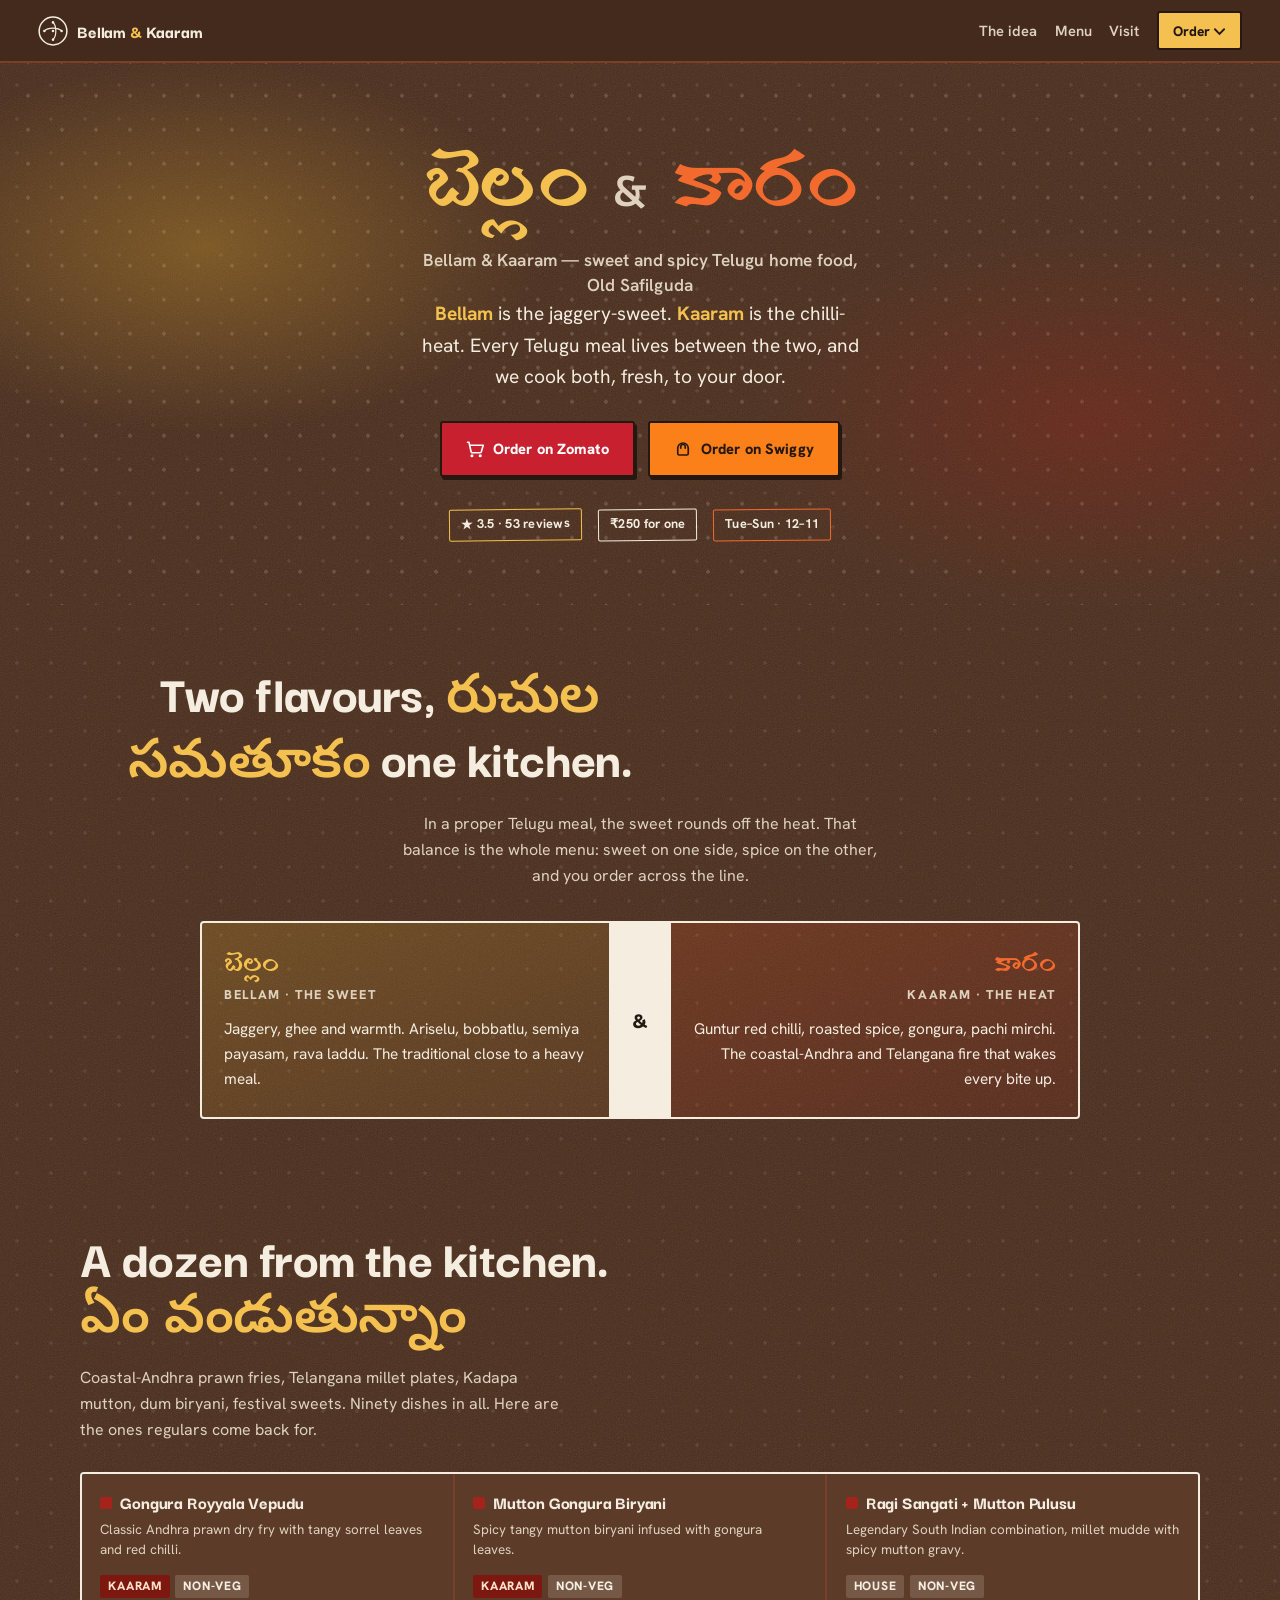
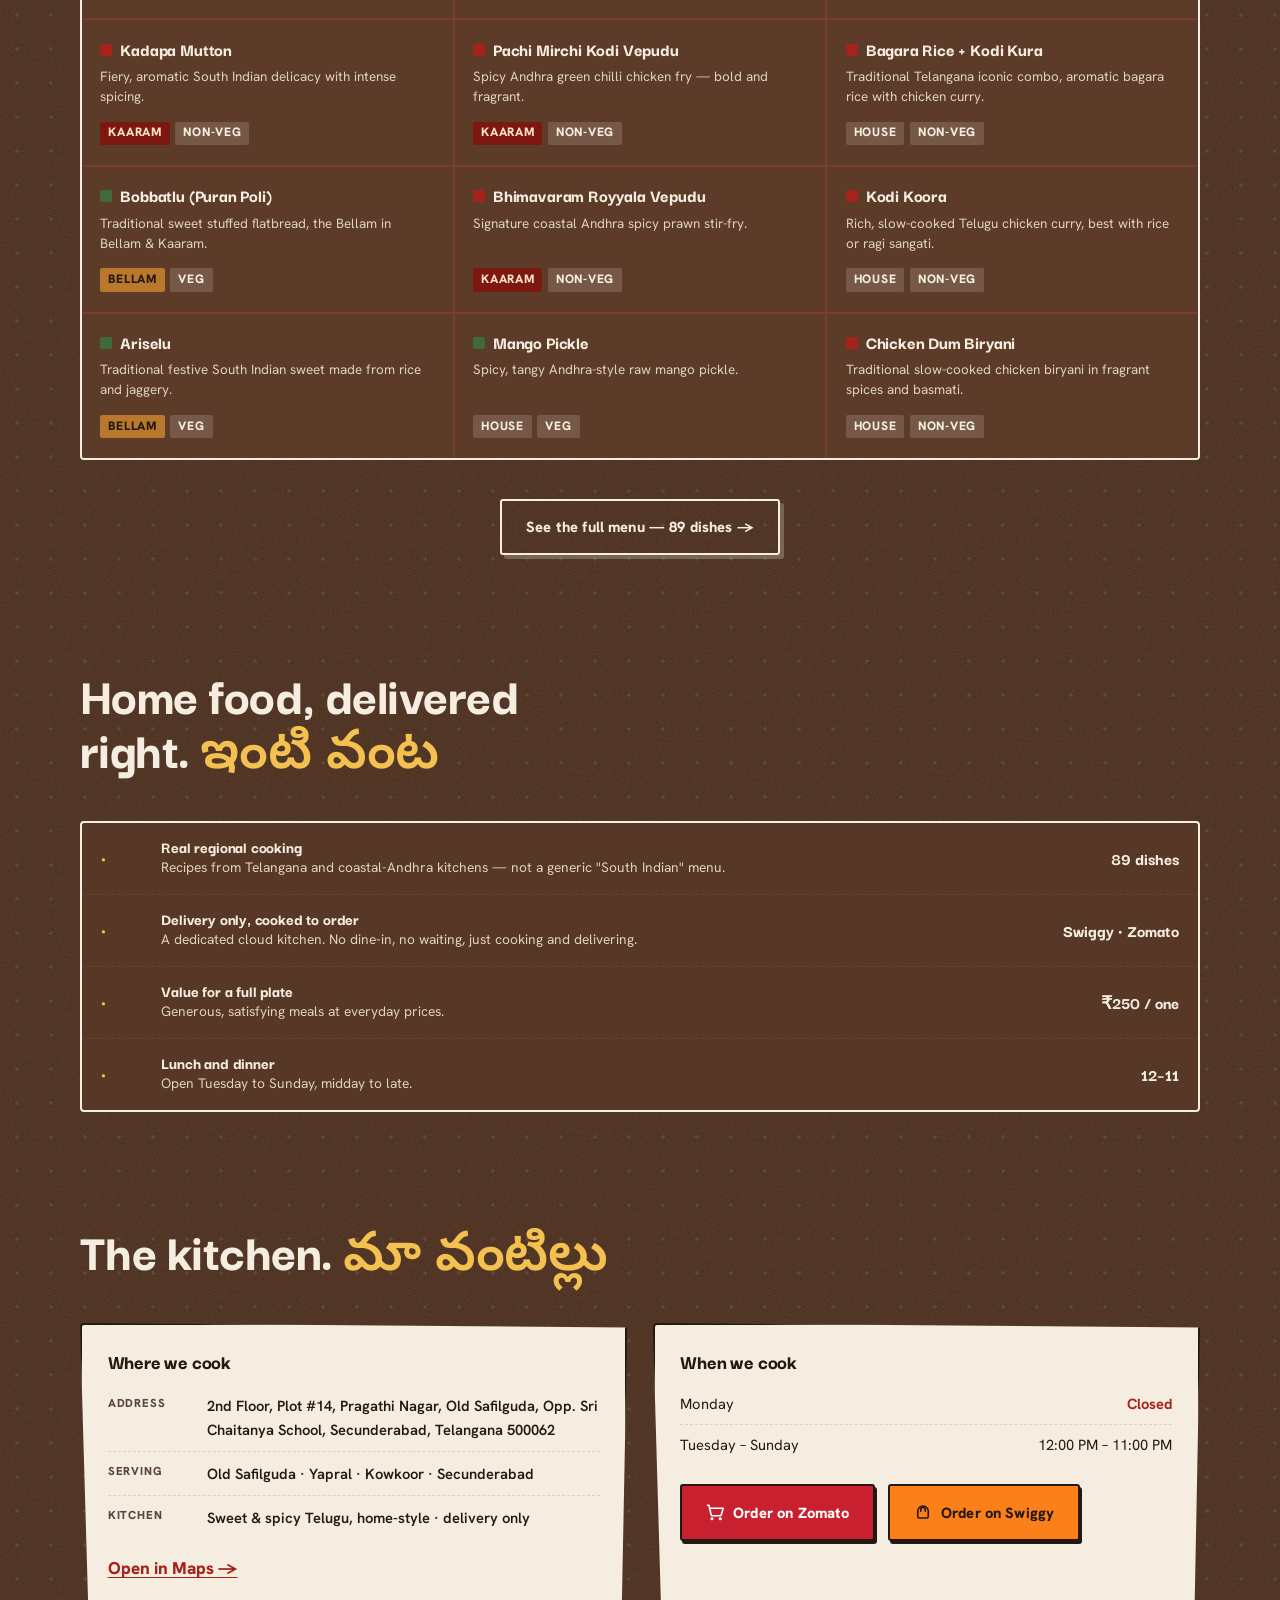
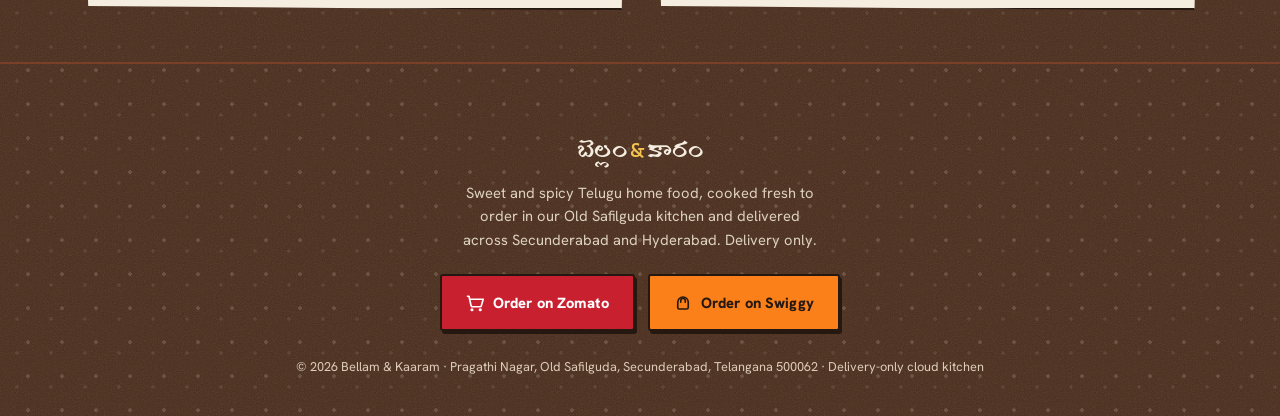
==== commit 9ee1d9ae: "Editor: 1 text change Made from the client dashboard." ====
--- a/index.html
+++ b/index.html
@@ -108,7 +108,7 @@
   <a class="order swiggy" href="https://www.swiggy.com/city/hyderabad/bellam-and-kaaram-yapral-kowkoor-rest1294767" target="_blank" rel="noopener"><svg viewBox="0 0 24 24" fill="none" stroke="currentColor" stroke-width="2.2" stroke-linecap="round" stroke-linejoin="round" aria-hidden="true"><path d="M5 11a7 7 0 0 1 14 0v7a2 2 0 0 1-2 2H7a2 2 0 0 1-2-2z"></path><path d="M9 11V9a3 3 0 0 1 6 0v2"></path></svg>Order on Swiggy</a>
 </div>
   <div class="ds-meta">
-    <span class="stamp sweet">★ 3.6 · 23 reviews</span>
+    <span class="stamp sweet">★ 3.5 · 53 reviews</span>
     <span class="stamp">₹250 for one</span>
     <span class="stamp hot">Tue–Sun · 12–11</span>
   </div>
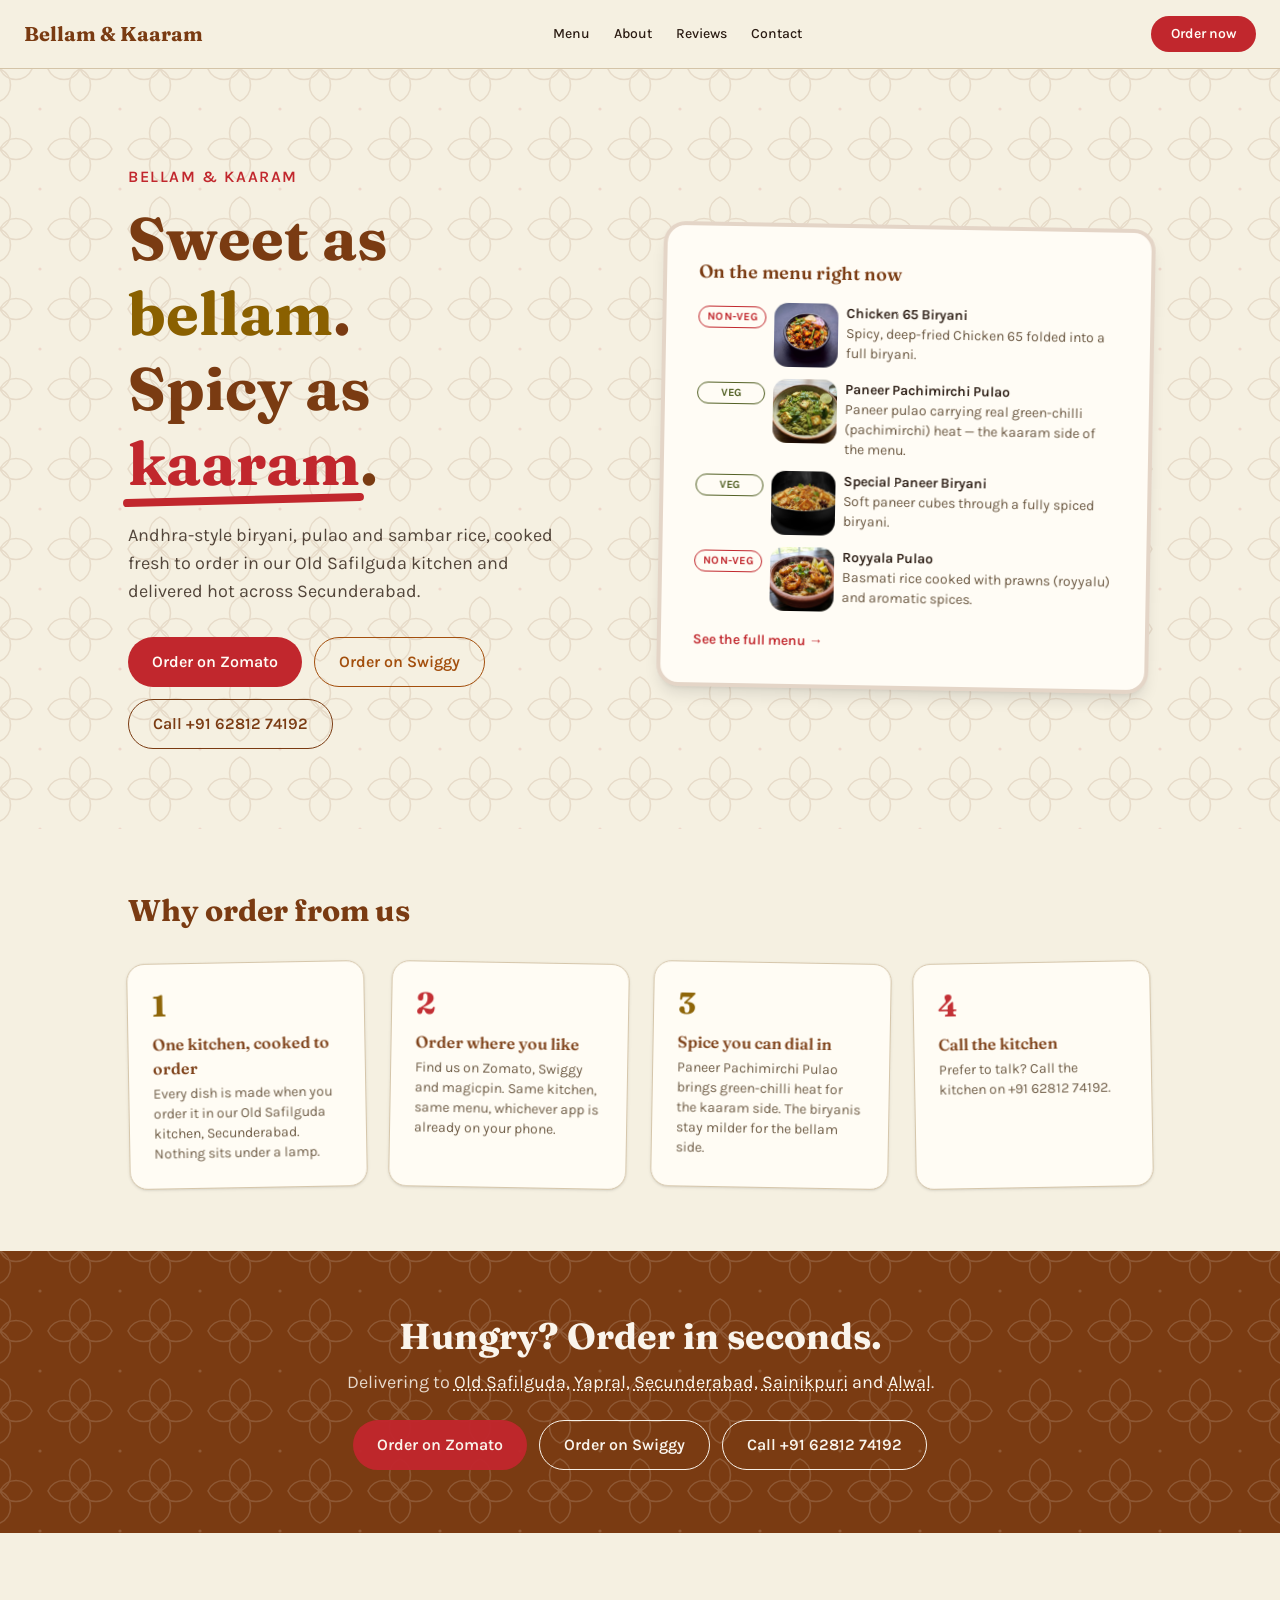
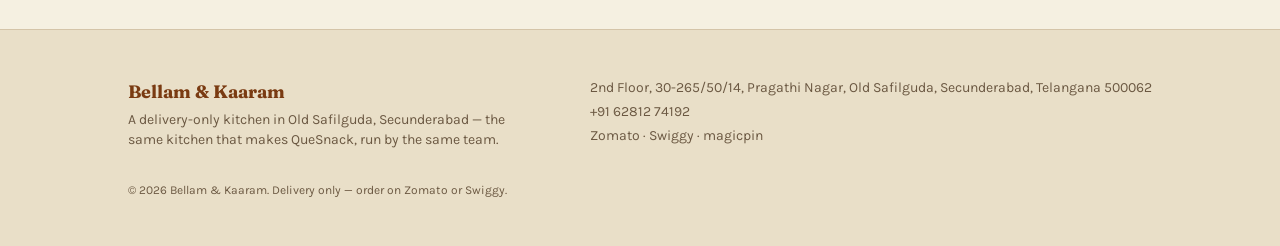
==== commit 343a2956: "Go live: replace the Sep-10 site with the 2026-09 rebuild on the real domain Content comes from the " ====
--- a/index.html
+++ b/index.html
@@ -1,270 +1,26 @@
-<!DOCTYPE html><html lang="en"><head>
-<meta charset="utf-8">
-<meta name="viewport" content="width=device-width, initial-scale=1">
-<title>Bellam &amp; Kaaram — Sweet &amp; Spicy Telugu Cloud Kitchen | Old Safilguda, Secunderabad</title>
-<meta name="description" content="Bellam &amp; Kaaram — a delivery-only cloud kitchen in Old Safilguda, Secunderabad cooking sweet &amp; spicy Telugu home food. Gongura, biryani, ragi sangati, combos and sweets. Order on Zomato or Swiggy.">
-<link rel="canonical" href="https://bellamkaram.online/">
-<link rel="icon" href="favicon.svg" type="image/svg+xml">
-<link rel="icon" href="favicon-32.png" sizes="32x32" type="image/png">
-<link rel="apple-touch-icon" href="apple-touch-icon.png">
-<meta name="theme-color" content="#4a2f20">
-<meta property="og:title" content="Bellam &amp; Kaaram — Sweet &amp; Spicy Telugu Cloud Kitchen | Old Safilguda, Secunderabad">
-<meta property="og:description" content="Bellam &amp; Kaaram — a delivery-only cloud kitchen in Old Safilguda, Secunderabad cooking sweet &amp; spicy Telugu home food. Gongura, biryani, ragi sangati, combos and sweets. Order on Zomato or Swiggy.">
-<meta property="og:type" content="restaurant.restaurant">
-<meta property="og:url" content="https://bellamkaram.online/">
-<meta name="twitter:card" content="summary_large_image">
-<meta name="twitter:title" content="Bellam &amp; Kaaram — Sweet &amp; Spicy Telugu Cloud Kitchen | Old Safilguda, Secunderabad">
-<meta name="twitter:description" content="Bellam &amp; Kaaram — a delivery-only cloud kitchen in Old Safilguda, Secunderabad cooking sweet &amp; spicy Telugu home food. Gongura, biryani, ragi sangati, combos and sweets. Order on Zomato or Swiggy.">
-<link rel="preconnect" href="https://fonts.googleapis.com">
-<link rel="preconnect" href="https://fonts.gstatic.com" crossorigin="">
-<link href="https://fonts.googleapis.com/css2?family=Darker+Grotesque:wght@600;700;800&amp;family=Hanken+Grotesk:wght@400;500;600;700;800&amp;family=Gurajada&amp;family=Noto+Sans+Telugu:wght@400;500;600;700&amp;display=swap" rel="stylesheet">
-<link rel="stylesheet" href="style.css">
-<script type="application/ld+json">
-{"@context":"https://schema.org","@type":"Restaurant","name":"Bellam & Kaaram","description":"Delivery-only cloud kitchen serving authentic sweet & spicy Telugu home-style food, delivered across Old Safilguda, Secunderabad & Hyderabad.","servesCuisine":["Telugu","Andhra","South Indian","Home Food"],"priceRange":"₹₹","url":"https://bellamkaram.online/","hasMenu":"https://bellamkaram.online/menu.html","acceptsReservations":false,"address":{"@type":"PostalAddress","streetAddress":"2nd Floor, Plot #14, Pragathi Nagar, Old Safilguda, Opp. Sri Chaitanya School","addressLocality":"Secunderabad","addressRegion":"Telangana","postalCode":"500062","addressCountry":"IN"},"areaServed":["Old Safilguda","Yapral","Kowkoor","Secunderabad","Hyderabad"],"openingHoursSpecification":[{"@type":"OpeningHoursSpecification","dayOfWeek":["Tuesday","Wednesday","Thursday","Friday","Saturday","Sunday"],"opens":"12:00","closes":"23:00"}],"aggregateRating":{"@type":"AggregateRating","ratingValue":"3.6","reviewCount":"23"},"sameAs":["https://www.swiggy.com/city/hyderabad/bellam-and-kaaram-yapral-kowkoor-rest1294767","https://www.zomato.com/hyderabad/bellam-kaaram-1-yapral-secunderabad"],"potentialAction":{"@type":"OrderAction","target":"https://www.zomato.com/hyderabad/bellam-kaaram-1-yapral-secunderabad","deliveryMethod":"http://purl.org/goodrelations/v1#DeliveryModeOwnFleet"}}
-</script>
+<!DOCTYPE html><html lang="en"><head><meta charset="utf-8"><meta name="viewport" content="width=device-width, initial-scale=1"><title>Bellam &amp; Kaaram — Biryani &amp; Pulao, Secunderabad</title><meta name="description" content="Bellam &amp; Kaaram — delivery-only biryani and pulao kitchen in Old Safilguda, Secunderabad. Andhra-style biryani, pulao and sambar rice, cooked fresh to order and delivered hot."><link rel="canonical" href="https://bellamkaram.online/"><link rel="icon" type="image/svg+xml" href="/favicon.svg"><meta name="theme-color" content="#F5F0E1"><!-- Preconnect to third-party tracking origins — saves DNS + TLS + TCP
+         round-trips on the Meta Pixel and GA4 scripts below. Does NOT alter
+         any tracking logic; only hints the browser to warm connections early. --><link rel="preconnect" href="https://www.googletagmanager.com" crossorigin><link rel="preconnect" href="https://connect.facebook.net" crossorigin><link rel="dns-prefetch" href="https://www.google-analytics.com"><link rel="dns-prefetch" href="https://www.facebook.com"><meta property="og:title" content="Bellam &amp; Kaaram — Biryani &amp; Pulao, Secunderabad"><meta property="og:description" content="Bellam &amp; Kaaram — delivery-only biryani and pulao kitchen in Old Safilguda, Secunderabad. Andhra-style biryani, pulao and sambar rice, cooked fresh to order and delivered hot."><meta property="og:type" content="restaurant.restaurant"><meta property="og:url" content="https://bellamkaram.online/"><meta name="twitter:card" content="summary"><meta name="twitter:title" content="Bellam &amp; Kaaram — Biryani &amp; Pulao, Secunderabad"><meta name="twitter:description" content="Bellam &amp; Kaaram — delivery-only biryani and pulao kitchen in Old Safilguda, Secunderabad. Andhra-style biryani, pulao and sambar rice, cooked fresh to order and delivered hot."><!-- Google tag (GA4) --><script async src="https://www.googletagmanager.com/gtag/js?id=G-03WND9ZQL7"></script><script>(function(){const GA4_ID = "G-03WND9ZQL7";
 
-<!-- Meta Pixel -->
-<script>
-(function(){
-  var META_PIXEL_ID='1213790737554855';
-  if(!/^\d{6,}$/.test(META_PIXEL_ID))return;
-  !function(f,b,e,v,n,t,s){if(f.fbq)return;n=f.fbq=function(){n.callMethod?n.callMethod.apply(n,arguments):n.queue.push(arguments)};if(!f._fbq)f._fbq=n;n.push=n;n.loaded=!0;n.version='2.0';n.queue=[];t=b.createElement(e);t.async=!0;t.src=v;s=b.getElementsByTagName(e)[0];s.parentNode.insertBefore(t,s)}(window,document,'script','https://connect.facebook.net/en_US/fbevents.js');
-  fbq('init',META_PIXEL_ID); fbq('track','PageView');
-  window.addEventListener('DOMContentLoaded',function(){
-    document.querySelectorAll('a[href*="swiggy.com"],a[href*="zomato"]').forEach(function(a){
-      a.addEventListener('click',function(){var p=/zomato/.test(a.href)?'zomato':'swiggy';try{fbq('track','Lead');}catch(e){}try{gtag('event','order_click',{platform:p,transport_type:'beacon'});}catch(e){}});
-    });
-  });
-})();
-</script>
-<!-- Google tag -->
-<script async="" src="https://www.googletagmanager.com/gtag/js?id=G-03WND9ZQL7"></script>
-<script>window.dataLayer=window.dataLayer||[];function gtag(){dataLayer.push(arguments);}gtag('js',new Date());gtag('config','G-03WND9ZQL7');</script>
-</head>
-<body>
-<noscript><img height="1" width="1" style="display:none" alt="" src="https://www.facebook.com/tr?id=1213790737554855&ev=PageView&noscript=1"/></noscript>
-<!--
-  IMPECCABLE DIRECTION CONTRACT — Bellam & Kaaram landing (Persuade)
-  THESIS: The kitchen as the Telugu doorstep you pass every morning — the muggu
-    (dawn rice-flour threshold pattern) IS the page's structural grid, its two
-    poles are bellam (jaggery-warm) and kaaram (chilli-hot), and the ~90-dish
-    regional menu is navigable by that taste axis. Refuses the cream / Playfair /
-    soft-shadow-photo-card "authentic South Indian delivery" template.
-  OWN-WORLD: Swept-earth kaavi ground (#4a2f20) running unbroken top to bottom;
-    chalk / rice-flour muggu dot-lattice (#f4ede0) as the layout grid; bellam
-    pole = jaggery + turmeric (#e0a92e / #b9782e), kaaram pole = chilli +
-    marigold (#a5231b / #e8531f). Darker Grotesque display, Hanken Grotesk body,
-    Gurajada + Noto Sans Telugu for Telugu. Newsprint tooth, rubber-stamp price
-    marks, torn tiffin-packet edges, zero photography (none exists for this brand).
-  STORY: A Telugu person in Old Safilguda lands from Swiggy/Zomato, sees their own
-    doorstep — the muggu, the warm earth, బెల్లం & కారం large in the lattice —
-    understands instantly this is regional home food, scans the menu by taste or
-    category, taps Zomato or Swiggy. Address / hours / 3.6 rating give trust
-    without fabrication.
-  FIRST VIEWPORT: Full-bleed swept-earth ground with a chalk muggu dot-lattice;
-    బెల్లం & కారం set large with the "&" as the sweet↔spice axis (jaggery glow
-    left, chilli red right); one line of positioning; the two order buttons
-    (Zomato red / Swiggy orange — the only place those colours appear) on the
-    threshold line; stamped 3.6 · ₹250 for one · Tue–Sun 12–11.
-  FORM: Andhra muggu / doorstep ritual. Candidate 7 of 7 grounded directions —
-    the roll's assignment; seed key bb026b76; decision page answer -> optionId
-    "assigned", buildPath "code". Raises folded in: sweet↔spice axis (from Fight
-    Poster), ruled menu grid + flip (from Split-Flap), unbroken ground (from
-    Cracktro), vernacular print + reserved action colour (from Photocopied Flyer),
-    name the specific thing (from Pickle Shelf), one signal for the live path
-    (from Sewing Pattern).
-  FINISH: unreviewed and undocumented is unfinished; this build ends with the
-    finish review, the verdict, DESIGN.md, and every shipping raster carrying its
-    provenance.
--->
-<nav class="top">
-  <a class="brand" href="index.html"><svg viewBox="0 0 40 40" fill="none" aria-hidden="true">
-  <circle cx="20" cy="20" r="18.5" fill="none" stroke="currentColor" stroke-width="2"></circle>
-  <circle cx="20" cy="20" r="1.7" fill="currentColor"></circle>
-  <circle cx="20" cy="8.5" r="1.7" fill="currentColor"></circle><circle cx="20" cy="31.5" r="1.7" fill="currentColor"></circle>
-  <circle cx="8.5" cy="20" r="1.7" fill="currentColor"></circle><circle cx="31.5" cy="20" r="1.7" fill="currentColor"></circle>
-  <path d="M20 8.5C25 13 25 27 20 31.5M8.5 20C13 15 27 15 31.5 20" stroke="currentColor" stroke-width="1.6"></path>
-</svg><b>Bellam <span class="amp">&amp;</span> Kaaram</b></a>
-  <div class="nav-links">
-    <a href="index.html#axis">The idea</a>
-    <a class="nav-menu-link" href="menu.html">Menu</a>
-    <a href="index.html#visit">Visit</a>
-    <div class="nav-order-wrap">
-      <button class="nav-order-btn" aria-expanded="false" aria-haspopup="true">Order <svg viewBox="0 0 12 8" width="11" height="8" fill="none" aria-hidden="true"><path d="M1 1l5 5 5-5" stroke="currentColor" stroke-width="2" stroke-linecap="round"></path></svg></button>
-      <div class="nav-order-menu">
-        <a href="https://www.zomato.com/hyderabad/bellam-kaaram-1-yapral-secunderabad" target="_blank" rel="noopener"><svg viewBox="0 0 24 24" fill="none" stroke="currentColor" stroke-width="2.2" stroke-linecap="round" stroke-linejoin="round" aria-hidden="true"><circle cx="8" cy="21" r="1"></circle><circle cx="19" cy="21" r="1"></circle><path d="M2 3h2l2.7 12.4a2 2 0 0 0 2 1.6h9.8a2 2 0 0 0 2-1.6L23 7H5"></path></svg>Zomato</a>
-        <a href="https://www.swiggy.com/city/hyderabad/bellam-and-kaaram-yapral-kowkoor-rest1294767" target="_blank" rel="noopener"><svg viewBox="0 0 24 24" fill="none" stroke="currentColor" stroke-width="2.2" stroke-linecap="round" stroke-linejoin="round" aria-hidden="true"><path d="M5 11a7 7 0 0 1 14 0v7a2 2 0 0 1-2 2H7a2 2 0 0 1-2-2z"></path><path d="M9 11V9a3 3 0 0 1 6 0v2"></path></svg>Swiggy</a>
-      </div>
-    </div>
-  </div>
-</nav>
+      window.dataLayer = window.dataLayer || [];
+      function gtag() { dataLayer.push(arguments); }
+      gtag("js", new Date());
+      gtag("config", GA4_ID);
+    })();</script><!-- Meta Pixel --><script>(function(){const PIXEL_ID = "1213790737554855";
 
-<header class="doorstep muggu-field">
-  <h1 class="ds-te te-display"><span class="bellam" lang="te">బెల్లం</span><span class="amp">&amp;</span><span class="kaaram" lang="te">కారం</span></h1>
-  <p class="ds-en">Bellam &amp; Kaaram — sweet and spicy Telugu home food, Old Safilguda</p>
-  <p class="ds-lede"><b>Bellam</b> is the jaggery-sweet. <b>Kaaram</b> is the chilli-heat. Every Telugu meal lives between the two, and we cook both, fresh, to your door.</p>
-  <div class="order-row">
-  <a class="order zomato" href="https://www.zomato.com/hyderabad/bellam-kaaram-1-yapral-secunderabad" target="_blank" rel="noopener"><svg viewBox="0 0 24 24" fill="none" stroke="currentColor" stroke-width="2.2" stroke-linecap="round" stroke-linejoin="round" aria-hidden="true"><circle cx="8" cy="21" r="1"></circle><circle cx="19" cy="21" r="1"></circle><path d="M2 3h2l2.7 12.4a2 2 0 0 0 2 1.6h9.8a2 2 0 0 0 2-1.6L23 7H5"></path></svg>Order on Zomato</a>
-  <a class="order swiggy" href="https://www.swiggy.com/city/hyderabad/bellam-and-kaaram-yapral-kowkoor-rest1294767" target="_blank" rel="noopener"><svg viewBox="0 0 24 24" fill="none" stroke="currentColor" stroke-width="2.2" stroke-linecap="round" stroke-linejoin="round" aria-hidden="true"><path d="M5 11a7 7 0 0 1 14 0v7a2 2 0 0 1-2 2H7a2 2 0 0 1-2-2z"></path><path d="M9 11V9a3 3 0 0 1 6 0v2"></path></svg>Order on Swiggy</a>
-</div>
-  <div class="ds-meta">
-    <span class="stamp sweet">★ 3.5 · 53 reviews</span>
-    <span class="stamp">₹250 for one</span>
-    <span class="stamp hot">Tue–Sun · 12–11</span>
-  </div>
-</header>
-
-<section class="axis" id="axis">
-  <div class="wrap">
-    <h2 class="sec">Two flavours, <span class="te" lang="te" style="color:var(--turmeric);font-weight:600">రుచుల సమతూకం</span> one kitchen.</h2>
-    <p class="sec-lede" style="margin-inline:auto">In a proper Telugu meal, the sweet rounds off the heat. That balance is the whole menu: sweet on one side, spice on the other, and you order across the line.</p>
-    <div class="axis-bar reveal">
-      <div class="axis-half b">
-        <p class="word te" lang="te">బెల్లం</p>
-        <p class="rom">Bellam · the sweet</p>
-        <p>Jaggery, ghee and warmth. Ariselu, bobbatlu, semiya payasam, rava laddu. The traditional close to a heavy meal.</p>
-      </div>
-      <div class="axis-vs">&amp;</div>
-      <div class="axis-half k">
-        <p class="word te" lang="te">కారం</p>
-        <p class="rom">Kaaram · the heat</p>
-        <p>Guntur red chilli, roasted spice, gongura, pachi mirchi. The coastal-Andhra and Telangana fire that wakes every bite up.</p>
-      </div>
-    </div>
-  </div>
-</section>
-
-<section class="menu-sec" id="menu">
-  <div class="wrap">
-    <h2 class="sec">A dozen from the kitchen. <span class="te" lang="te" style="color:var(--turmeric);font-weight:600">ఏం వండుతున్నాం</span></h2>
-    <p class="sec-lede">Coastal-Andhra prawn fries, Telangana millet plates, Kadapa mutton, dum biryani, festival sweets. Ninety dishes in all. Here are the ones regulars come back for.</p>
-    <div class="menu-grid reveal">
-      <article class="dish">
-  <div class="dish-head"><span class="vdot nonveg" aria-hidden="true"></span><h3 class="dish-name">Gongura Royyala Vepudu</h3></div>
-  <p class="dish-desc">Classic Andhra prawn dry fry with tangy sorrel leaves and red chilli.</p>
-  <div class="dish-tags"><span class="tag hot">Kaaram</span><span class="tag reg">Non-veg</span></div>
-</article>
-      <article class="dish">
-  <div class="dish-head"><span class="vdot nonveg" aria-hidden="true"></span><h3 class="dish-name">Mutton Gongura Biryani</h3></div>
-  <p class="dish-desc">Spicy tangy mutton biryani infused with gongura leaves.</p>
-  <div class="dish-tags"><span class="tag hot">Kaaram</span><span class="tag reg">Non-veg</span></div>
-</article>
-      <article class="dish">
-  <div class="dish-head"><span class="vdot nonveg" aria-hidden="true"></span><h3 class="dish-name">Ragi Sangati + Mutton Pulusu</h3></div>
-  <p class="dish-desc">Legendary South Indian combination, millet mudde with spicy mutton gravy.</p>
-  <div class="dish-tags"><span class="tag reg">House</span><span class="tag reg">Non-veg</span></div>
-</article>
-      <article class="dish">
-  <div class="dish-head"><span class="vdot nonveg" aria-hidden="true"></span><h3 class="dish-name">Kadapa Mutton</h3></div>
-  <p class="dish-desc">Fiery, aromatic South Indian delicacy with intense spicing.</p>
-  <div class="dish-tags"><span class="tag hot">Kaaram</span><span class="tag reg">Non-veg</span></div>
-</article>
-      <article class="dish">
-  <div class="dish-head"><span class="vdot nonveg" aria-hidden="true"></span><h3 class="dish-name">Pachi Mirchi Kodi Vepudu</h3></div>
-  <p class="dish-desc">Spicy Andhra green chilli chicken fry — bold and fragrant.</p>
-  <div class="dish-tags"><span class="tag hot">Kaaram</span><span class="tag reg">Non-veg</span></div>
-</article>
-      <article class="dish">
-  <div class="dish-head"><span class="vdot nonveg" aria-hidden="true"></span><h3 class="dish-name">Bagara Rice + Kodi Kura</h3></div>
-  <p class="dish-desc">Traditional Telangana iconic combo, aromatic bagara rice with chicken curry.</p>
-  <div class="dish-tags"><span class="tag reg">House</span><span class="tag reg">Non-veg</span></div>
-</article>
-      <article class="dish">
-  <div class="dish-head"><span class="vdot veg" aria-hidden="true"></span><h3 class="dish-name">Bobbatlu (Puran Poli)</h3></div>
-  <p class="dish-desc">Traditional sweet stuffed flatbread, the Bellam in Bellam &amp; Kaaram.</p>
-  <div class="dish-tags"><span class="tag sweet">Bellam</span><span class="tag reg">Veg</span></div>
-</article>
-      <article class="dish">
-  <div class="dish-head"><span class="vdot nonveg" aria-hidden="true"></span><h3 class="dish-name">Bhimavaram Royyala Vepudu</h3></div>
-  <p class="dish-desc">Signature coastal Andhra spicy prawn stir-fry.</p>
-  <div class="dish-tags"><span class="tag hot">Kaaram</span><span class="tag reg">Non-veg</span></div>
-</article>
-      <article class="dish">
-  <div class="dish-head"><span class="vdot nonveg" aria-hidden="true"></span><h3 class="dish-name">Kodi Koora</h3></div>
-  <p class="dish-desc">Rich, slow-cooked Telugu chicken curry, best with rice or ragi sangati.</p>
-  <div class="dish-tags"><span class="tag reg">House</span><span class="tag reg">Non-veg</span></div>
-</article>
-      <article class="dish">
-  <div class="dish-head"><span class="vdot veg" aria-hidden="true"></span><h3 class="dish-name">Ariselu</h3></div>
-  <p class="dish-desc">Traditional festive South Indian sweet made from rice and jaggery.</p>
-  <div class="dish-tags"><span class="tag sweet">Bellam</span><span class="tag reg">Veg</span></div>
-</article>
-      <article class="dish">
-  <div class="dish-head"><span class="vdot veg" aria-hidden="true"></span><h3 class="dish-name">Mango Pickle</h3></div>
-  <p class="dish-desc">Spicy, tangy Andhra-style raw mango pickle.</p>
-  <div class="dish-tags"><span class="tag reg">House</span><span class="tag reg">Veg</span></div>
-</article>
-      <article class="dish">
-  <div class="dish-head"><span class="vdot nonveg" aria-hidden="true"></span><h3 class="dish-name">Chicken Dum Biryani</h3></div>
-  <p class="dish-desc">Traditional slow-cooked chicken biryani in fragrant spices and basmati.</p>
-  <div class="dish-tags"><span class="tag reg">House</span><span class="tag reg">Non-veg</span></div>
-</article>
-    </div>
-    <div class="menu-more">
-      <a class="order ghost" href="menu.html">See the full menu — 89 dishes →</a>
-    </div>
-  </div>
-</section>
-
-<section class="why">
-  <div class="wrap">
-    <h2 class="sec">Home food, delivered right. <span class="te" lang="te" style="color:var(--turmeric);font-weight:600">ఇంటి వంట</span></h2>
-    <div class="ledger">
-      <div class="ledger-row"><span class="ln" aria-hidden="true">·</span><div><h3>Real regional cooking</h3><p>Recipes from Telangana and coastal-Andhra kitchens — not a generic "South Indian" menu.</p></div><span class="val">89 dishes</span></div>
-      <div class="ledger-row"><span class="ln" aria-hidden="true">·</span><div><h3>Delivery only, cooked to order</h3><p>A dedicated cloud kitchen. No dine-in, no waiting, just cooking and delivering.</p></div><span class="val">Swiggy · Zomato</span></div>
-      <div class="ledger-row"><span class="ln" aria-hidden="true">·</span><div><h3>Value for a full plate</h3><p>Generous, satisfying meals at everyday prices.</p></div><span class="val">₹250 / one</span></div>
-      <div class="ledger-row"><span class="ln" aria-hidden="true">·</span><div><h3>Lunch and dinner</h3><p>Open Tuesday to Sunday, midday to late.</p></div><span class="val">12–11</span></div>
-    </div>
-  </div>
-</section>
-
-<section class="visit" id="visit">
-  <div class="wrap">
-    <h2 class="sec">The kitchen. <span class="te" lang="te" style="color:var(--turmeric);font-weight:600">మా వంటిల్లు</span></h2>
-    <div class="visit-grid">
-      <div class="panel reveal">
-        <h3>Where we cook</h3>
-        <div class="row"><span class="k">Address</span><span class="v">2nd Floor, Plot #14, Pragathi Nagar, Old Safilguda, Opp. Sri Chaitanya School, Secunderabad, Telangana 500062</span></div>
-        <div class="row"><span class="k">Serving</span><span class="v">Old Safilguda · Yapral · Kowkoor · Secunderabad</span></div>
-        <div class="row"><span class="k">Kitchen</span><span class="v">Sweet &amp; spicy Telugu, home-style · delivery only</span></div>
-        <a class="maps" href="https://www.google.com/maps/search/?api=1&amp;query=Pragathi+Nagar,+Old+Safilguda,+Secunderabad,+Telangana+500062" target="_blank" rel="noopener">Open in Maps →</a>
-      </div>
-      <div class="panel reveal">
-        <h3>When we cook</h3>
-        <div class="hours-line"><span>Monday</span><span class="closed">Closed</span></div>
-        <div class="hours-line"><span>Tuesday – Sunday</span><span>12:00 PM – 11:00 PM</span></div>
-        <div style="margin-top:1.2rem"><div class="order-row">
-  <a class="order zomato" href="https://www.zomato.com/hyderabad/bellam-kaaram-1-yapral-secunderabad" target="_blank" rel="noopener"><svg viewBox="0 0 24 24" fill="none" stroke="currentColor" stroke-width="2.2" stroke-linecap="round" stroke-linejoin="round" aria-hidden="true"><circle cx="8" cy="21" r="1"></circle><circle cx="19" cy="21" r="1"></circle><path d="M2 3h2l2.7 12.4a2 2 0 0 0 2 1.6h9.8a2 2 0 0 0 2-1.6L23 7H5"></path></svg>Order on Zomato</a>
-  <a class="order swiggy" href="https://www.swiggy.com/city/hyderabad/bellam-and-kaaram-yapral-kowkoor-rest1294767" target="_blank" rel="noopener"><svg viewBox="0 0 24 24" fill="none" stroke="currentColor" stroke-width="2.2" stroke-linecap="round" stroke-linejoin="round" aria-hidden="true"><path d="M5 11a7 7 0 0 1 14 0v7a2 2 0 0 1-2 2H7a2 2 0 0 1-2-2z"></path><path d="M9 11V9a3 3 0 0 1 6 0v2"></path></svg>Order on Swiggy</a>
-</div></div>
-      </div>
-    </div>
-  </div>
-</section>
-
-<footer class="muggu-field">
-  <p class="fb te-display">బెల్లం <span class="amp">&amp;</span> కారం</p>
-  <p class="fr">Sweet and spicy Telugu home food, cooked fresh to order in our Old Safilguda kitchen and delivered across Secunderabad and Hyderabad. Delivery only.</p>
-  <div class="order-row">
-  <a class="order zomato" href="https://www.zomato.com/hyderabad/bellam-kaaram-1-yapral-secunderabad" target="_blank" rel="noopener"><svg viewBox="0 0 24 24" fill="none" stroke="currentColor" stroke-width="2.2" stroke-linecap="round" stroke-linejoin="round" aria-hidden="true"><circle cx="8" cy="21" r="1"></circle><circle cx="19" cy="21" r="1"></circle><path d="M2 3h2l2.7 12.4a2 2 0 0 0 2 1.6h9.8a2 2 0 0 0 2-1.6L23 7H5"></path></svg>Order on Zomato</a>
-  <a class="order swiggy" href="https://www.swiggy.com/city/hyderabad/bellam-and-kaaram-yapral-kowkoor-rest1294767" target="_blank" rel="noopener"><svg viewBox="0 0 24 24" fill="none" stroke="currentColor" stroke-width="2.2" stroke-linecap="round" stroke-linejoin="round" aria-hidden="true"><path d="M5 11a7 7 0 0 1 14 0v7a2 2 0 0 1-2 2H7a2 2 0 0 1-2-2z"></path><path d="M9 11V9a3 3 0 0 1 6 0v2"></path></svg>Order on Swiggy</a>
-</div>
-  <p class="fc">© 2026 Bellam &amp; Kaaram · Pragathi Nagar, Old Safilguda, Secunderabad, Telangana 500062 · Delivery-only cloud kitchen</p>
-</footer>
-<script>
-document.documentElement.classList.add('js');
-(function(){
-  var w=document.querySelector('.nav-order-wrap'), b=w&&w.querySelector('.nav-order-btn');
-  if(!b)return;
-  b.addEventListener('click',function(e){e.stopPropagation();var o=w.classList.toggle('open');b.setAttribute('aria-expanded',o);});
-  document.addEventListener('click',function(){w.classList.remove('open');b.setAttribute('aria-expanded','false');});
-})();
-(function(){
-  if(!('IntersectionObserver' in window)){document.querySelectorAll('.reveal,.menu-grid').forEach(function(el){el.classList.add('in');});return;}
-  var io=new IntersectionObserver(function(es){es.forEach(function(e){if(e.isIntersecting){e.target.classList.add('in');io.unobserve(e.target);}});},{threshold:.12,rootMargin:'0px 0px -8% 0px'});
-  document.querySelectorAll('.reveal,.menu-grid').forEach(function(el){io.observe(el);});
-  setTimeout(function(){document.querySelectorAll('.reveal,.menu-grid').forEach(function(el){el.classList.add('in');});io.disconnect();},2600);
-})();
-</script>
-
-</body></html>+      (function () {
+        if (!/^\d{6,}$/.test(PIXEL_ID)) return;
+        !function(f,b,e,v,n,t,s){if(f.fbq)return;n=f.fbq=function(){n.callMethod?n.callMethod.apply(n,arguments):n.queue.push(arguments)};if(!f._fbq)f._fbq=n;n.push=n;n.loaded=!0;n.version='2.0';n.queue=[];t=b.createElement(e);t.async=!0;t.src=v;s=b.getElementsByTagName(e)[0];s.parentNode.insertBefore(t,s)}(window,document,'script','https://connect.facebook.net/en_US/fbevents.js');
+        fbq('init', PIXEL_ID);
+        fbq('track', 'PageView');
+        window.addEventListener('DOMContentLoaded', function () {
+          document.querySelectorAll('a[href*="swiggy.com"],a[href*="zomato"]').forEach(function (a) {
+            a.addEventListener('click', function () {
+              var p = /zomato/.test(a.href) ? 'zomato' : 'swiggy';
+              try { fbq('track', 'Lead'); } catch (e) {}
+              try { gtag('event', 'order_click', { platform: p, transport_type: 'beacon' }); } catch (e) {}
+            });
+          });
+        });
+      })();
+    })();</script><script type="application/ld+json">{"@context":"https://schema.org","@type":"Restaurant","name":"Bellam & Kaaram","description":"Bellam & Kaaram is a delivery-only Andhra/Telugu-leaning kitchen in Old Safilguda, Secunderabad, serving biryani, pulao and South Indian meals — sister kitchen to QueSnack.","servesCuisine":["South Indian","Biryani","Chinese","Street Food","Mithai","Andhra"],"priceRange":"₹₹","url":"https://bellamkaram.online/","hasMenu":"https://bellamkaram.online/menu/","telephone":"+916281274192","acceptsReservations":false,"address":{"@type":"PostalAddress","streetAddress":"2nd Floor, 30-265/50/14, Pragathi Nagar, Old Safilguda, Opp. Sri Chaitanya School","addressLocality":"Secunderabad","addressRegion":"Telangana","postalCode":"500062","addressCountry":"IN"},"geo":{"@type":"GeoCoordinates","latitude":17.476874,"longitude":78.5527778},"areaServed":["Old Safilguda","Yapral","Secunderabad","Sainikpuri","Alwal"],"sameAs":["https://www.zomato.com/hyderabad/bellam-kaaram-1-yapral-secunderabad","https://www.swiggy.com/city/hyderabad/bellam-and-kaaram-pragathi-nagar-old-safilguda-rest1294767","https://magicpin.in/Secunderabad/Yapral/Restaurant/Bellam-and-Kaaram/store/1799b4a/"],"potentialAction":{"@type":"OrderAction","target":"https://www.zomato.com/hyderabad/bellam-kaaram-1-yapral-secunderabad/order","deliveryMethod":"http://purl.org/goodrelations/v1#DeliveryModeOwnFleet"}}</script><link rel="stylesheet" href="/_astro/OrderButtons.WhSEi_kT.css"></head><body class="bg-background text-foreground font-sans"><noscript><img height="1" width="1" style="display:none" alt="" src="https://www.facebook.com/tr?id=1213790737554855&amp;ev=PageView&amp;noscript=1"></noscript><nav class="sticky top-0 z-40 border-b border-border bg-background/95 backdrop-blur"><div class="flex items-center justify-between gap-3 px-4 py-3 sm:gap-4 sm:px-6 sm:py-4"><a href="/" class="font-heading text-lg font-bold text-primary sm:text-xl">Bellam &amp; Kaaram</a><div class="hidden items-center gap-6 text-sm font-medium md:flex"><a href="/menu/" class="hover:text-accent">Menu</a><a href="/about/" class="hover:text-accent">About</a><a href="/reviews/" class="hover:text-accent">Reviews</a><a href="/contact/" class="hover:text-accent">Contact</a></div><div class="flex items-center gap-2"><a href="https://www.zomato.com/hyderabad/bellam-kaaram-1-yapral-secunderabad/order" target="_blank" rel="noopener" class="whitespace-nowrap rounded-full bg-accent px-3 py-1.5 text-xs font-semibold text-accent-foreground sm:px-5 sm:py-2 sm:text-sm">Order now</a><details class="relative md:hidden"><summary class="flex h-8 w-8 cursor-pointer list-none items-center justify-center rounded-full border border-border text-primary [&amp;::-webkit-details-marker]:hidden" aria-label="Open menu"><svg viewBox="0 0 24 24" fill="none" stroke="currentColor" stroke-width="2" stroke-linecap="round" class="h-4 w-4" aria-hidden="true"><path d="M3 6h18M3 12h18M3 18h18"></path></svg></summary><div class="absolute right-0 top-10 flex w-40 flex-col gap-1 rounded-2xl border border-border bg-card p-2 text-sm font-medium shadow-lg"><a href="/menu/" class="rounded-lg px-3 py-2 hover:bg-muted">Menu</a><a href="/about/" class="rounded-lg px-3 py-2 hover:bg-muted">About</a><a href="/reviews/" class="rounded-lg px-3 py-2 hover:bg-muted">Reviews</a><a href="/contact/" class="rounded-lg px-3 py-2 hover:bg-muted">Contact</a></div></details></div></div></nav><main><header class="relative overflow-hidden px-6 pb-20 pt-16 md:pt-24"><div class="muggu-pattern pointer-events-none absolute inset-0 opacity-[0.12]"></div><div class="relative mx-auto grid max-w-5xl gap-10 md:grid-cols-2 md:items-center"><div data-reveal><p class="font-semibold uppercase tracking-widest text-accent">Bellam &amp; Kaaram</p><h1 class="mt-3 font-heading text-4xl font-bold leading-tight text-primary md:text-6xl">Sweet as <span class="text-gold">bellam</span>.<br>Spicy as <span class="flourish-underline text-accent">kaaram</span>.</h1><p class="mt-5 max-w-md text-lg text-foreground/80">Andhra-style biryani, pulao and sambar rice, cooked fresh to order in our Old Safilguda kitchen and delivered hot across Secunderabad.</p><div class="flex flex-wrap gap-3 mt-8"><a href="https://www.zomato.com/hyderabad/bellam-kaaram-1-yapral-secunderabad/order" target="_blank" rel="noopener" class="inline-flex items-center gap-2 rounded-full bg-accent px-6 py-3 font-semibold text-accent-foreground transition hover:opacity-90">Order on Zomato</a><a href="https://www.swiggy.com/city/hyderabad/bellam-and-kaaram-pragathi-nagar-old-safilguda-rest1294767" target="_blank" rel="noopener" class="inline-flex items-center gap-2 rounded-full border px-6 py-3 font-semibold transition border-[#A34F0D] text-[#A34F0D] hover:bg-[#A34F0D] hover:text-white">Order on Swiggy</a><a href="tel:+916281274192" class="inline-flex items-center gap-2 rounded-full border px-6 py-3 font-semibold transition border-primary text-primary hover:bg-primary hover:text-primary-foreground">Call&nbsp;+91 62812 74192</a></div></div><div data-reveal class="relative"><div class="pop-in rotate-1 rounded-3xl border-4 border-primary/20 bg-card p-8 shadow-lg transition-transform hover:rotate-0"><p class="font-heading text-lg font-semibold text-primary">On the menu right now</p><ul class="mt-4 space-y-3 text-sm"><li class="flex items-start gap-2"><span class="mt-1 w-[4.25rem] shrink-0 rounded-full border px-1.5 text-center py-0.5 text-[11px] font-bold uppercase tracking-wide border-accent text-accent">Non-veg</span><img src="/img/dishes/chicken-65-biryani.jpg" alt="Chicken 65 Biryani" width="64" height="64" loading="lazy" class="size-16 shrink-0 rounded-xl object-cover"><div><p class="font-semibold">Chicken 65 Biryani</p><p class="text-muted-foreground">Spicy, deep-fried Chicken 65 folded into a full biryani.</p></div></li><li class="flex items-start gap-2"><span class="mt-1 w-[4.25rem] shrink-0 rounded-full border px-1.5 text-center py-0.5 text-[11px] font-bold uppercase tracking-wide border-[#526024] text-[#526024]">Veg</span><img src="/img/dishes/paneer-pachimirchi-pulao.jpg" alt="Paneer Pachimirchi Pulao" width="64" height="64" loading="lazy" class="size-16 shrink-0 rounded-xl object-cover"><div><p class="font-semibold">Paneer Pachimirchi Pulao</p><p class="text-muted-foreground">Paneer pulao carrying real green-chilli (pachimirchi) heat — the kaaram side of the menu.</p></div></li><li class="flex items-start gap-2"><span class="mt-1 w-[4.25rem] shrink-0 rounded-full border px-1.5 text-center py-0.5 text-[11px] font-bold uppercase tracking-wide border-[#526024] text-[#526024]">Veg</span><img src="/img/dishes/special-paneer-biryani.jpg" alt="Special Paneer Biryani" width="64" height="64" loading="lazy" class="size-16 shrink-0 rounded-xl object-cover"><div><p class="font-semibold">Special Paneer Biryani</p><p class="text-muted-foreground">Soft paneer cubes through a fully spiced biryani.</p></div></li><li class="flex items-start gap-2"><span class="mt-1 w-[4.25rem] shrink-0 rounded-full border px-1.5 text-center py-0.5 text-[11px] font-bold uppercase tracking-wide border-accent text-accent">Non-veg</span><img src="/img/dishes/royyala-pulao.jpg" alt="Royyala Pulao" width="64" height="64" loading="lazy" class="size-16 shrink-0 rounded-xl object-cover"><div><p class="font-semibold">Royyala Pulao</p><p class="text-muted-foreground">Basmati rice cooked with prawns (royyalu) and aromatic spices.</p></div></li></ul><a href="/menu/" class="mt-5 inline-block text-sm font-semibold text-accent hover:underline">See the full menu →</a></div></div></div></header><section class="px-6 py-16"><h2 class="mx-auto max-w-5xl font-heading text-3xl font-bold text-primary">Why order from us</h2><div class="mx-auto mt-8 grid max-w-5xl gap-6 sm:grid-cols-2 lg:grid-cols-4"><div data-reveal class="-rotate-1 rounded-2xl border border-border bg-card p-6 shadow-sm transition-transform duration-200 hover:rotate-0 hover:-translate-y-1 hover:shadow-md"><span class="font-heading text-3xl font-bold text-gold">1</span><h3 class="mt-2 font-heading font-semibold text-primary">One kitchen, cooked to order</h3><p class="mt-1 text-sm text-muted-foreground">Every dish is made when you order it in our Old Safilguda kitchen, Secunderabad. Nothing sits under a lamp.</p></div><div data-reveal class="rotate-1 rounded-2xl border border-border bg-card p-6 shadow-sm transition-transform duration-200 hover:rotate-0 hover:-translate-y-1 hover:shadow-md"><span class="font-heading text-3xl font-bold text-accent">2</span><h3 class="mt-2 font-heading font-semibold text-primary">Order where you like</h3><p class="mt-1 text-sm text-muted-foreground">Find us on Zomato, Swiggy and magicpin. Same kitchen, same menu, whichever app is already on your phone.</p></div><div data-reveal class="rotate-1 rounded-2xl border border-border bg-card p-6 shadow-sm transition-transform duration-200 hover:rotate-0 hover:-translate-y-1 hover:shadow-md"><span class="font-heading text-3xl font-bold text-gold">3</span><h3 class="mt-2 font-heading font-semibold text-primary">Spice you can dial in</h3><p class="mt-1 text-sm text-muted-foreground">Paneer Pachimirchi Pulao brings green-chilli heat for the kaaram side. The biryanis stay milder for the bellam side.</p></div><div data-reveal class="-rotate-1 rounded-2xl border border-border bg-card p-6 shadow-sm transition-transform duration-200 hover:rotate-0 hover:-translate-y-1 hover:shadow-md"><span class="font-heading text-3xl font-bold text-accent">4</span><h3 class="mt-2 font-heading font-semibold text-primary">Call the kitchen</h3><p class="mt-1 text-sm text-muted-foreground">Prefer to talk? Call the kitchen on +91 62812 74192.</p></div></div></section><section class="relative overflow-hidden bg-primary px-6 py-16 text-primary-foreground"><div class="muggu-pattern-dark pointer-events-none absolute inset-0 opacity-[0.15]"></div><div class="relative mx-auto max-w-3xl text-center" data-reveal><h2 class="font-heading text-4xl font-bold">Hungry? Order in seconds.</h2><p class="mt-3 text-lg text-primary-foreground/85">Delivering to <span class="text-primary-foreground"><a href="/areas/old-safilguda/" class="underline decoration-dotted underline-offset-2 hover:text-accent">Old Safilguda</a>, <a href="/areas/yapral/" class="underline decoration-dotted underline-offset-2 hover:text-accent">Yapral</a>, <a href="/areas/secunderabad/" class="underline decoration-dotted underline-offset-2 hover:text-accent">Secunderabad</a>, <a href="/areas/sainikpuri/" class="underline decoration-dotted underline-offset-2 hover:text-accent">Sainikpuri</a> and <a href="/areas/alwal/" class="underline decoration-dotted underline-offset-2 hover:text-accent">Alwal</a></span>.</p><div class="flex flex-wrap gap-3 mt-6 justify-center"><a href="https://www.zomato.com/hyderabad/bellam-kaaram-1-yapral-secunderabad/order" target="_blank" rel="noopener" class="inline-flex items-center gap-2 rounded-full bg-accent px-6 py-3 font-semibold text-accent-foreground transition hover:opacity-90">Order on Zomato</a><a href="https://www.swiggy.com/city/hyderabad/bellam-and-kaaram-pragathi-nagar-old-safilguda-rest1294767" target="_blank" rel="noopener" class="inline-flex items-center gap-2 rounded-full border px-6 py-3 font-semibold transition border-primary-foreground text-primary-foreground hover:bg-primary-foreground hover:text-primary">Order on Swiggy</a><a href="tel:+916281274192" class="inline-flex items-center gap-2 rounded-full border px-6 py-3 font-semibold transition border-primary-foreground text-primary-foreground hover:bg-primary-foreground hover:text-primary">Call&nbsp;+91 62812 74192</a></div></div></section></main><footer class="mt-24 border-t border-border bg-muted px-6 py-12 text-sm text-muted-foreground"><div class="mx-auto flex max-w-5xl flex-col gap-6 md:flex-row md:justify-between"><div><p class="font-heading text-lg font-bold text-primary">Bellam &amp; Kaaram</p><p class="mt-1 max-w-sm">A delivery-only kitchen in Old Safilguda, Secunderabad — the same kitchen that makes QueSnack, run by the same team.</p></div><div class="space-y-1"><p>2nd Floor, 30-265/50/14, Pragathi Nagar, Old Safilguda, Secunderabad, Telangana 500062</p><p><a href="tel:+916281274192" class="hover:text-accent">+91 62812 74192</a></p><p><a href="https://www.zomato.com/hyderabad/bellam-kaaram-1-yapral-secunderabad" target="_blank" rel="noopener" class="hover:text-accent">Zomato</a> · <a href="https://www.swiggy.com/city/hyderabad/bellam-and-kaaram-pragathi-nagar-old-safilguda-rest1294767" target="_blank" rel="noopener" class="hover:text-accent">Swiggy</a> · <a href="https://magicpin.in/Secunderabad/Yapral/Restaurant/Bellam-and-Kaaram/store/1799b4a/" target="_blank" rel="noopener" class="hover:text-accent">magicpin</a></p></div></div><p class="mx-auto mt-8 max-w-5xl text-xs">&copy; 2026 Bellam &amp; Kaaram. Delivery only — order on Zomato or Swiggy.</p></footer><script type="module" src="/_astro/BaseLayout.astro_astro_type_script_index_0_lang.B0fhiWYO.js"></script></body></html>
--- a/_astro/OrderButtons.WhSEi_kT.css
+++ b/_astro/OrderButtons.WhSEi_kT.css
@@ -0,0 +1,2 @@
+/*! tailwindcss v4.3.3 | MIT License | https://tailwindcss.com */
+@layer properties{@supports (((-webkit-hyphens:none)) and (not (margin-trim:inline))) or ((-moz-orient:inline) and (not (color:rgb(from red r g b)))){*,:before,:after,::backdrop{--tw-space-y-reverse:0;--tw-divide-y-reverse:0;--tw-border-style:solid;--tw-leading:initial;--tw-font-weight:initial;--tw-tracking:initial;--tw-shadow:0 0 #0000;--tw-shadow-color:initial;--tw-shadow-alpha:100%;--tw-inset-shadow:0 0 #0000;--tw-inset-shadow-color:initial;--tw-inset-shadow-alpha:100%;--tw-ring-color:initial;--tw-ring-shadow:0 0 #0000;--tw-inset-ring-color:initial;--tw-inset-ring-shadow:0 0 #0000;--tw-ring-inset:initial;--tw-ring-offset-width:0px;--tw-ring-offset-color:#fff;--tw-ring-offset-shadow:0 0 #0000;--tw-backdrop-blur:initial;--tw-backdrop-brightness:initial;--tw-backdrop-contrast:initial;--tw-backdrop-grayscale:initial;--tw-backdrop-hue-rotate:initial;--tw-backdrop-invert:initial;--tw-backdrop-opacity:initial;--tw-backdrop-saturate:initial;--tw-backdrop-sepia:initial;--tw-duration:initial;--tw-translate-x:0;--tw-translate-y:0;--tw-translate-z:0}}}@layer theme{:root,:host{--font-mono:ui-monospace, SFMono-Regular, Menlo, Monaco, Consolas, "Liberation Mono", "Courier New", monospace;--color-white:#fff;--spacing:.25rem;--container-sm:24rem;--container-md:28rem;--container-xl:36rem;--container-2xl:42rem;--container-3xl:48rem;--container-5xl:64rem;--text-xs:.75rem;--text-xs--line-height:calc(1 / .75);--text-sm:.875rem;--text-sm--line-height:calc(1.25 / .875);--text-lg:1.125rem;--text-lg--line-height:calc(1.75 / 1.125);--text-xl:1.25rem;--text-xl--line-height:calc(1.75 / 1.25);--text-2xl:1.5rem;--text-2xl--line-height:calc(2 / 1.5);--text-3xl:1.875rem;--text-3xl--line-height:calc(2.25 / 1.875);--text-4xl:2.25rem;--text-4xl--line-height:calc(2.5 / 2.25);--text-5xl:3rem;--text-5xl--line-height:1;--text-6xl:3.75rem;--text-6xl--line-height:1;--font-weight-medium:500;--font-weight-semibold:600;--font-weight-bold:700;--tracking-wide:.025em;--tracking-widest:.1em;--leading-tight:1.25;--leading-relaxed:1.625;--default-transition-duration:.15s;--default-transition-timing-function:cubic-bezier(.4, 0, .2, 1);--default-font-family:"Karla Variable", sans-serif;--default-mono-font-family:var(--font-mono)}}@layer base{*,:after,:before,::backdrop{box-sizing:border-box;border:0 solid;margin:0;padding:0}::file-selector-button{box-sizing:border-box;border:0 solid;margin:0;padding:0}html,:host{-webkit-text-size-adjust:100%;tab-size:4;line-height:1.5;font-family:var(--default-font-family,-apple-system, BlinkMacSystemFont, "Segoe UI", Roboto, "Helvetica Neue", "Noto Sans", Arial, sans-serif, "Apple Color Emoji", "Segoe UI Emoji", "Segoe UI Symbol", "Noto Color Emoji");font-feature-settings:var(--default-font-feature-settings,normal);font-variation-settings:var(--default-font-variation-settings,normal);-webkit-tap-highlight-color:transparent}hr{height:0;color:inherit;border-top-width:1px}abbr:where([title]){text-decoration:underline dotted}h1,h2,h3,h4,h5,h6{font-size:inherit;font-weight:inherit}a{color:inherit;-webkit-text-decoration:inherit;-webkit-text-decoration:inherit;-webkit-text-decoration:inherit;text-decoration:inherit}b,strong{font-weight:bolder}code,kbd,samp,pre{font-family:var(--default-mono-font-family,ui-monospace, SFMono-Regular, Menlo, Monaco, Consolas, "Liberation Mono", "Courier New", monospace);font-feature-settings:var(--default-mono-font-feature-settings,normal);font-variation-settings:var(--default-mono-font-variation-settings,normal);font-size:1em}small{font-size:80%}sub,sup{vertical-align:baseline;font-size:75%;line-height:0;position:relative}sub{bottom:-.25em}sup{top:-.5em}table{text-indent:0;border-color:inherit;border-collapse:collapse}:-moz-focusring:where(:not(iframe)){outline:auto}progress{vertical-align:baseline}summary{display:list-item}ol,ul,menu{list-style:none}img,svg,video,canvas,audio,iframe,embed,object{vertical-align:middle;display:block}img,video{max-width:100%;height:auto}button,input,select,optgroup,textarea{font:inherit;font-feature-settings:inherit;font-variation-settings:inherit;letter-spacing:inherit;color:inherit;opacity:1;background-color:#0000;border-radius:0}::file-selector-button{font:inherit;font-feature-settings:inherit;font-variation-settings:inherit;letter-spacing:inherit;color:inherit;opacity:1;background-color:#0000;border-radius:0}:where(select:is([multiple],[size])) optgroup{font-weight:bolder}:where(select:is([multiple],[size])) optgroup option{padding-inline-start:20px}::file-selector-button{margin-inline-end:4px}::placeholder{opacity:1}@supports (not ((-webkit-appearance:-apple-pay-button))) or (contain-intrinsic-size:1px){::placeholder{color:currentColor}@supports (color:color-mix(in lab, red, red)){::placeholder{color:color-mix(in oklab, currentcolor 50%, transparent)}}}textarea{resize:vertical}::-webkit-search-decoration{-webkit-appearance:none}::-webkit-date-and-time-value{min-height:1lh;text-align:inherit}::-webkit-datetime-edit{display:inline-flex}::-webkit-datetime-edit-fields-wrapper{padding:0}::-webkit-datetime-edit{padding-block:0}::-webkit-datetime-edit-year-field{padding-block:0}::-webkit-datetime-edit-month-field{padding-block:0}::-webkit-datetime-edit-day-field{padding-block:0}::-webkit-datetime-edit-hour-field{padding-block:0}::-webkit-datetime-edit-minute-field{padding-block:0}::-webkit-datetime-edit-second-field{padding-block:0}::-webkit-datetime-edit-millisecond-field{padding-block:0}::-webkit-datetime-edit-meridiem-field{padding-block:0}::-webkit-calendar-picker-indicator{line-height:1}:-moz-ui-invalid{box-shadow:none}button,input:where([type=button],[type=reset],[type=submit]){appearance:button}::file-selector-button{appearance:button}::-webkit-inner-spin-button{height:auto}::-webkit-outer-spin-button{height:auto}[hidden]:where(:not([hidden=until-found])){display:none!important}*{border-color:var(--border);outline-color:var(--ring)}@supports (color:color-mix(in lab, red, red)){*{outline-color:color-mix(in oklab, var(--ring) 50%, transparent)}}body{background-color:var(--background);color:var(--foreground)}html{font-family:Karla Variable,sans-serif}}@layer components;@layer utilities{.pointer-events-none{pointer-events:none}.invisible{visibility:hidden}.visible{visibility:visible}.absolute{position:absolute}.fixed{position:fixed}.relative{position:relative}.static{position:static}.sticky{position:sticky}.inset-0{inset:0}.top-0{top:0}.top-10{top:calc(var(--spacing) * 10)}.right-0{right:0}.z-40{z-index:40}.mx-auto{margin-inline:auto}.mt-1{margin-top:var(--spacing)}.mt-2{margin-top:calc(var(--spacing) * 2)}.mt-3{margin-top:calc(var(--spacing) * 3)}.mt-4{margin-top:calc(var(--spacing) * 4)}.mt-5{margin-top:calc(var(--spacing) * 5)}.mt-6{margin-top:calc(var(--spacing) * 6)}.mt-8{margin-top:calc(var(--spacing) * 8)}.mt-10{margin-top:calc(var(--spacing) * 10)}.mt-24{margin-top:calc(var(--spacing) * 24)}.mb-12{margin-bottom:calc(var(--spacing) * 12)}.flex{display:flex}.grid{display:grid}.hidden{display:none}.inline{display:inline}.inline-block{display:inline-block}.inline-flex{display:inline-flex}.size-16{width:calc(var(--spacing) * 16);height:calc(var(--spacing) * 16)}.h-4{height:calc(var(--spacing) * 4)}.h-8{height:calc(var(--spacing) * 8)}.w-4{width:calc(var(--spacing) * 4)}.w-8{width:calc(var(--spacing) * 8)}.w-40{width:calc(var(--spacing) * 40)}.w-\[4\.25rem\]{width:4.25rem}.max-w-2xl{max-width:var(--container-2xl)}.max-w-3xl{max-width:var(--container-3xl)}.max-w-5xl{max-width:var(--container-5xl)}.max-w-md{max-width:var(--container-md)}.max-w-sm{max-width:var(--container-sm)}.max-w-xl{max-width:var(--container-xl)}.min-w-0{min-width:0}.flex-1{flex:1}.shrink-0{flex-shrink:0}.basis-60{flex-basis:calc(var(--spacing) * 60)}.-rotate-1{rotate:-1deg}.rotate-1{rotate:1deg}.cursor-pointer{cursor:pointer}.list-none{list-style-type:none}.flex-col{flex-direction:column}.flex-wrap{flex-wrap:wrap}.items-center{align-items:center}.items-start{align-items:flex-start}.justify-between{justify-content:space-between}.justify-center{justify-content:center}.gap-1{gap:var(--spacing)}.gap-2{gap:calc(var(--spacing) * 2)}.gap-3{gap:calc(var(--spacing) * 3)}.gap-6{gap:calc(var(--spacing) * 6)}.gap-10{gap:calc(var(--spacing) * 10)}:where(.space-y-1>:not(:last-child)){--tw-space-y-reverse:0;margin-block-start:calc(var(--spacing) * var(--tw-space-y-reverse));margin-block-end:calc(var(--spacing) * calc(1 - var(--tw-space-y-reverse)))}:where(.space-y-2>:not(:last-child)){--tw-space-y-reverse:0;margin-block-start:calc(calc(var(--spacing) * 2) * var(--tw-space-y-reverse));margin-block-end:calc(calc(var(--spacing) * 2) * calc(1 - var(--tw-space-y-reverse)))}:where(.space-y-3>:not(:last-child)){--tw-space-y-reverse:0;margin-block-start:calc(calc(var(--spacing) * 3) * var(--tw-space-y-reverse));margin-block-end:calc(calc(var(--spacing) * 3) * calc(1 - var(--tw-space-y-reverse)))}:where(.space-y-5>:not(:last-child)){--tw-space-y-reverse:0;margin-block-start:calc(calc(var(--spacing) * 5) * var(--tw-space-y-reverse));margin-block-end:calc(calc(var(--spacing) * 5) * calc(1 - var(--tw-space-y-reverse)))}:where(.space-y-6>:not(:last-child)){--tw-space-y-reverse:0;margin-block-start:calc(calc(var(--spacing) * 6) * var(--tw-space-y-reverse));margin-block-end:calc(calc(var(--spacing) * 6) * calc(1 - var(--tw-space-y-reverse)))}.gap-x-4{column-gap:calc(var(--spacing) * 4)}.gap-y-2{row-gap:calc(var(--spacing) * 2)}:where(.divide-y>:not(:last-child)){--tw-divide-y-reverse:0;border-bottom-style:var(--tw-border-style);border-top-style:var(--tw-border-style);border-top-width:calc(1px * var(--tw-divide-y-reverse));border-bottom-width:calc(1px * calc(1 - var(--tw-divide-y-reverse)))}:where(.divide-border>:not(:last-child)){border-color:var(--border)}.overflow-hidden{overflow:hidden}.rounded-2xl{border-radius:calc(var(--radius) * 1.8)}.rounded-3xl{border-radius:calc(var(--radius) * 2.2)}.rounded-full{border-radius:2147483647px}.rounded-lg{border-radius:var(--radius)}.rounded-xl{border-radius:calc(var(--radius) * 1.4)}.border{border-style:var(--tw-border-style);border-width:1px}.border-4{border-style:var(--tw-border-style);border-width:4px}.border-t{border-top-style:var(--tw-border-style);border-top-width:1px}.border-b{border-bottom-style:var(--tw-border-style);border-bottom-width:1px}.border-\[\#526024\]{border-color:#526024}.border-\[\#A34F0D\]{border-color:#a34f0d}.border-accent{border-color:var(--accent)}.border-border{border-color:var(--border)}.border-primary{border-color:var(--primary)}.border-primary-foreground{border-color:var(--primary-foreground)}.border-primary\/20{border-color:var(--primary)}@supports (color:color-mix(in lab, red, red)){.border-primary\/20{border-color:color-mix(in oklab, var(--primary) 20%, transparent)}}.bg-accent{background-color:var(--accent)}.bg-background,.bg-background\/95{background-color:var(--background)}@supports (color:color-mix(in lab, red, red)){.bg-background\/95{background-color:color-mix(in oklab, var(--background) 95%, transparent)}}.bg-card{background-color:var(--card)}.bg-muted{background-color:var(--muted)}.bg-primary{background-color:var(--primary)}.object-cover{object-fit:cover}.p-2{padding:calc(var(--spacing) * 2)}.p-5{padding:calc(var(--spacing) * 5)}.p-6{padding:calc(var(--spacing) * 6)}.p-8{padding:calc(var(--spacing) * 8)}.px-1\.5{padding-inline:calc(var(--spacing) * 1.5)}.px-3{padding-inline:calc(var(--spacing) * 3)}.px-4{padding-inline:calc(var(--spacing) * 4)}.px-6{padding-inline:calc(var(--spacing) * 6)}.py-0\.5{padding-block:calc(var(--spacing) * .5)}.py-1\.5{padding-block:calc(var(--spacing) * 1.5)}.py-2{padding-block:calc(var(--spacing) * 2)}.py-3{padding-block:calc(var(--spacing) * 3)}.py-8{padding-block:calc(var(--spacing) * 8)}.py-12{padding-block:calc(var(--spacing) * 12)}.py-16{padding-block:calc(var(--spacing) * 16)}.py-24{padding-block:calc(var(--spacing) * 24)}.pt-16{padding-top:calc(var(--spacing) * 16)}.pb-20{padding-bottom:calc(var(--spacing) * 20)}.text-center{text-align:center}.font-heading{font-family:Fraunces Variable,serif}.font-sans{font-family:Karla Variable,sans-serif}.text-2xl{font-size:var(--text-2xl);line-height:var(--tw-leading,var(--text-2xl--line-height))}.text-3xl{font-size:var(--text-3xl);line-height:var(--tw-leading,var(--text-3xl--line-height))}.text-4xl{font-size:var(--text-4xl);line-height:var(--tw-leading,var(--text-4xl--line-height))}.text-5xl{font-size:var(--text-5xl);line-height:var(--tw-leading,var(--text-5xl--line-height))}.text-lg{font-size:var(--text-lg);line-height:var(--tw-leading,var(--text-lg--line-height))}.text-sm{font-size:var(--text-sm);line-height:var(--tw-leading,var(--text-sm--line-height))}.text-xs{font-size:var(--text-xs);line-height:var(--tw-leading,var(--text-xs--line-height))}.text-\[11px\]{font-size:11px}.leading-relaxed{--tw-leading:var(--leading-relaxed);line-height:var(--leading-relaxed)}.leading-tight{--tw-leading:var(--leading-tight);line-height:var(--leading-tight)}.font-bold{--tw-font-weight:var(--font-weight-bold);font-weight:var(--font-weight-bold)}.font-medium{--tw-font-weight:var(--font-weight-medium);font-weight:var(--font-weight-medium)}.font-semibold{--tw-font-weight:var(--font-weight-semibold);font-weight:var(--font-weight-semibold)}.tracking-wide{--tw-tracking:var(--tracking-wide);letter-spacing:var(--tracking-wide)}.tracking-widest{--tw-tracking:var(--tracking-widest);letter-spacing:var(--tracking-widest)}.whitespace-nowrap{white-space:nowrap}.text-\[\#526024\]{color:#526024}.text-\[\#A34F0D\]{color:#a34f0d}.text-accent{color:var(--accent)}.text-accent-foreground{color:var(--accent-foreground)}.text-foreground,.text-foreground\/80{color:var(--foreground)}@supports (color:color-mix(in lab, red, red)){.text-foreground\/80{color:color-mix(in oklab, var(--foreground) 80%, transparent)}}.text-foreground\/85{color:var(--foreground)}@supports (color:color-mix(in lab, red, red)){.text-foreground\/85{color:color-mix(in oklab, var(--foreground) 85%, transparent)}}.text-gold{color:var(--gold)}.text-muted-foreground{color:var(--muted-foreground)}.text-primary{color:var(--primary)}.text-primary-foreground,.text-primary-foreground\/85{color:var(--primary-foreground)}@supports (color:color-mix(in lab, red, red)){.text-primary-foreground\/85{color:color-mix(in oklab, var(--primary-foreground) 85%, transparent)}}.uppercase{text-transform:uppercase}.underline{text-decoration-line:underline}.decoration-dotted{text-decoration-style:dotted}.underline-offset-2{text-underline-offset:2px}.opacity-\[0\.1\]{opacity:.1}.opacity-\[0\.08\]{opacity:.08}.opacity-\[0\.12\]{opacity:.12}.opacity-\[0\.15\]{opacity:.15}.shadow-lg{--tw-shadow:0 10px 15px -3px var(--tw-shadow-color,#0000001a), 0 4px 6px -4px var(--tw-shadow-color,#0000001a);box-shadow:var(--tw-inset-shadow), var(--tw-inset-ring-shadow), var(--tw-ring-offset-shadow), var(--tw-ring-shadow), var(--tw-shadow)}.shadow-sm{--tw-shadow:0 1px 3px 0 var(--tw-shadow-color,#0000001a), 0 1px 2px -1px var(--tw-shadow-color,#0000001a);box-shadow:var(--tw-inset-shadow), var(--tw-inset-ring-shadow), var(--tw-ring-offset-shadow), var(--tw-ring-shadow), var(--tw-shadow)}.backdrop-blur{--tw-backdrop-blur:blur(8px);backdrop-filter:var(--tw-backdrop-blur,) var(--tw-backdrop-brightness,) var(--tw-backdrop-contrast,) var(--tw-backdrop-grayscale,) var(--tw-backdrop-hue-rotate,) var(--tw-backdrop-invert,) var(--tw-backdrop-opacity,) var(--tw-backdrop-saturate,) var(--tw-backdrop-sepia,)}.transition{transition-property:color,background-color,border-color,outline-color,text-decoration-color,fill,stroke,--tw-gradient-from,--tw-gradient-via,--tw-gradient-to,opacity,box-shadow,transform,translate,scale,rotate,filter,-webkit-backdrop-filter,backdrop-filter,display,content-visibility,overlay,pointer-events;transition-timing-function:var(--tw-ease,var(--default-transition-timing-function));transition-duration:var(--tw-duration,var(--default-transition-duration))}.transition-transform{transition-property:transform,translate,scale,rotate;transition-timing-function:var(--tw-ease,var(--default-transition-timing-function));transition-duration:var(--tw-duration,var(--default-transition-duration))}.duration-200{--tw-duration:.2s;transition-duration:.2s}@media (hover:hover){.hover\:-translate-y-1:hover{--tw-translate-y:calc(var(--spacing) * -1);translate:var(--tw-translate-x) var(--tw-translate-y)}.hover\:rotate-0:hover{rotate:0deg}.hover\:bg-\[\#A34F0D\]:hover{background-color:#a34f0d}.hover\:bg-muted:hover{background-color:var(--muted)}.hover\:bg-primary:hover{background-color:var(--primary)}.hover\:bg-primary-foreground:hover{background-color:var(--primary-foreground)}.hover\:text-accent:hover{color:var(--accent)}.hover\:text-primary:hover{color:var(--primary)}.hover\:text-primary-foreground:hover{color:var(--primary-foreground)}.hover\:text-white:hover{color:var(--color-white)}.hover\:underline:hover{text-decoration-line:underline}.hover\:opacity-90:hover{opacity:.9}.hover\:shadow-md:hover{--tw-shadow:0 4px 6px -1px var(--tw-shadow-color,#0000001a), 0 2px 4px -2px var(--tw-shadow-color,#0000001a);box-shadow:var(--tw-inset-shadow), var(--tw-inset-ring-shadow), var(--tw-ring-offset-shadow), var(--tw-ring-shadow), var(--tw-shadow)}}@media (width>=40rem){.sm\:size-20{width:calc(var(--spacing) * 20);height:calc(var(--spacing) * 20)}.sm\:grid-cols-2{grid-template-columns:repeat(2,minmax(0,1fr))}.sm\:grid-cols-3{grid-template-columns:repeat(3,minmax(0,1fr))}.sm\:gap-4{gap:calc(var(--spacing) * 4)}.sm\:px-5{padding-inline:calc(var(--spacing) * 5)}.sm\:px-6{padding-inline:calc(var(--spacing) * 6)}.sm\:py-2{padding-block:calc(var(--spacing) * 2)}.sm\:py-4{padding-block:calc(var(--spacing) * 4)}.sm\:text-sm{font-size:var(--text-sm);line-height:var(--tw-leading,var(--text-sm--line-height))}.sm\:text-xl{font-size:var(--text-xl);line-height:var(--tw-leading,var(--text-xl--line-height))}}@media (width>=48rem){.md\:flex{display:flex}.md\:hidden{display:none}.md\:grid-cols-2{grid-template-columns:repeat(2,minmax(0,1fr))}.md\:flex-row{flex-direction:row}.md\:items-center{align-items:center}.md\:justify-between{justify-content:space-between}.md\:pt-24{padding-top:calc(var(--spacing) * 24)}.md\:text-6xl{font-size:var(--text-6xl);line-height:var(--tw-leading,var(--text-6xl--line-height))}}@media (width>=64rem){.lg\:grid-cols-4{grid-template-columns:repeat(4,minmax(0,1fr))}}.\[\&\:\:-webkit-details-marker\]\:hidden::-webkit-details-marker{display:none}}@font-face{font-family:Fraunces Variable;font-style:normal;font-display:swap;font-weight:100 900;src:url(/_astro/fraunces-vietnamese-wght-normal.CnvboYUG.woff2)format("woff2-variations");unicode-range:U+102-103,U+110-111,U+128-129,U+168-169,U+1A0-1A1,U+1AF-1B0,U+300-301,U+303-304,U+308-309,U+323,U+329,U+1EA0-1EF9,U+20AB}@font-face{font-family:Fraunces Variable;font-style:normal;font-display:swap;font-weight:100 900;src:url(/_astro/fraunces-latin-ext-wght-normal.Ca2vKHc0.woff2)format("woff2-variations");unicode-range:U+100-2BA,U+2BD-2C5,U+2C7-2CC,U+2CE-2D7,U+2DD-2FF,U+304,U+308,U+329,U+1D00-1DBF,U+1E00-1E9F,U+1EF2-1EFF,U+2020,U+20A0-20AB,U+20AD-20C0,U+2113,U+2C60-2C7F,U+A720-A7FF}@font-face{font-family:Fraunces Variable;font-style:normal;font-display:swap;font-weight:100 900;src:url(/_astro/fraunces-latin-wght-normal.ukD16Tqj.woff2)format("woff2-variations");unicode-range:U+??,U+131,U+152-153,U+2BB-2BC,U+2C6,U+2DA,U+2DC,U+304,U+308,U+329,U+2000-206F,U+20AC,U+2122,U+2191,U+2193,U+2212,U+2215,U+FEFF,U+FFFD}@font-face{font-family:Karla Variable;font-style:normal;font-display:swap;font-weight:200 800;src:url(/_astro/karla-latin-ext-wght-normal.Dq0rrjgs.woff2)format("woff2-variations");unicode-range:U+100-2BA,U+2BD-2C5,U+2C7-2CC,U+2CE-2D7,U+2DD-2FF,U+304,U+308,U+329,U+1D00-1DBF,U+1E00-1E9F,U+1EF2-1EFF,U+2020,U+20A0-20AB,U+20AD-20C0,U+2113,U+2C60-2C7F,U+A720-A7FF}@font-face{font-family:Karla Variable;font-style:normal;font-display:swap;font-weight:200 800;src:url(/_astro/karla-latin-wght-normal.C3-ma4ov.woff2)format("woff2-variations");unicode-range:U+??,U+131,U+152-153,U+2BB-2BC,U+2C6,U+2DA,U+2DC,U+304,U+308,U+329,U+2000-206F,U+20AC,U+2122,U+2191,U+2193,U+2212,U+2215,U+FEFF,U+FFFD}:root{--background:#f5f0e1;--foreground:#2a1b12;--card:#fffcf5;--card-foreground:#2a1b12;--popover:#fffcf5;--popover-foreground:#2a1b12;--primary:#7a3b12;--primary-foreground:#fffcf5;--secondary:#c67b5c;--secondary-foreground:#fffcf5;--muted:#e9dfc8;--muted-foreground:#6b5842;--accent:#c1272d;--accent-foreground:#fffcf5;--destructive:#c1272d;--border:#d4c4a8;--input:#d4c4a8;--ring:#7a3b12;--chart-1:#7a3b12;--chart-2:#c67b5c;--chart-3:#526024;--chart-4:#c1272d;--chart-5:#d4c4a8;--gold:#8a6000;--pop-ease:cubic-bezier(.34, 1.56, .64, 1);--radius:.625rem;--sidebar:oklch(98.5% 0 0);--sidebar-foreground:oklch(14.5% 0 0);--sidebar-primary:oklch(20.5% 0 0);--sidebar-primary-foreground:oklch(98.5% 0 0);--sidebar-accent:oklch(97% 0 0);--sidebar-accent-foreground:oklch(20.5% 0 0);--sidebar-border:oklch(92.2% 0 0);--sidebar-ring:oklch(70.8% 0 0)}.dark{--background:oklch(14.5% 0 0);--foreground:oklch(98.5% 0 0);--card:oklch(20.5% 0 0);--card-foreground:oklch(98.5% 0 0);--popover:oklch(20.5% 0 0);--popover-foreground:oklch(98.5% 0 0);--primary:oklch(92.2% 0 0);--primary-foreground:oklch(20.5% 0 0);--secondary:oklch(26.9% 0 0);--secondary-foreground:oklch(98.5% 0 0);--muted:oklch(26.9% 0 0);--muted-foreground:oklch(70.8% 0 0);--accent:oklch(26.9% 0 0);--accent-foreground:oklch(98.5% 0 0);--destructive:oklch(70.4% .191 22.216);--border:oklch(100% 0 0/.1);--input:oklch(100% 0 0/.15);--ring:oklch(55.6% 0 0);--chart-1:oklch(87% 0 0);--chart-2:oklch(55.6% 0 0);--chart-3:oklch(43.9% 0 0);--chart-4:oklch(37.1% 0 0);--chart-5:oklch(26.9% 0 0);--sidebar:oklch(20.5% 0 0);--sidebar-foreground:oklch(98.5% 0 0);--sidebar-primary:oklch(48.8% .243 264.376);--sidebar-primary-foreground:oklch(98.5% 0 0);--sidebar-accent:oklch(26.9% 0 0);--sidebar-accent-foreground:oklch(98.5% 0 0);--sidebar-border:oklch(100% 0 0/.1);--sidebar-ring:oklch(55.6% 0 0)}.muggu-pattern{background-image:url("data:image/svg+xml,%3Csvg xmlns='http://www.w3.org/2000/svg' width='80' height='80' viewBox='0 0 80 80'%3E%3Cg fill='none' stroke='%237A3B12' stroke-width='1.6' stroke-linecap='round'%3E%3Ccircle cx='0' cy='0' r='1.6' fill='%237A3B12' stroke='none'/%3E%3Ccircle cx='80' cy='0' r='1.6' fill='%237A3B12' stroke='none'/%3E%3Ccircle cx='0' cy='80' r='1.6' fill='%237A3B12' stroke='none'/%3E%3Ccircle cx='80' cy='80' r='1.6' fill='%237A3B12' stroke='none'/%3E%3Ccircle cx='40' cy='40' r='1.6' fill='%23C1272D' stroke='none'/%3E%3Cpath d='M0 0 C 14 6, 14 26, 0 32 C -14 26, -14 6, 0 0 Z'/%3E%3Cpath d='M0 0 C 6 14, 26 14, 32 0 C 26 -14, 6 -14, 0 0 Z'/%3E%3Cpath d='M80 0 C 66 6, 66 26, 80 32 C 94 26, 94 6, 80 0 Z'/%3E%3Cpath d='M80 0 C 74 14, 54 14, 48 0 C 54 -14, 74 -14, 80 0 Z'/%3E%3Cpath d='M0 80 C 14 74, 14 54, 0 48 C -14 54, -14 74, 0 80 Z'/%3E%3Cpath d='M0 80 C 6 66, 26 66, 32 80 C 26 94, 6 94, 0 80 Z'/%3E%3Cpath d='M80 80 C 66 74, 66 54, 80 48 C 94 54, 94 74, 80 80 Z'/%3E%3Cpath d='M80 80 C 74 66, 54 66, 48 80 C 54 94, 74 94, 80 80 Z'/%3E%3C/g%3E%3C/svg%3E");background-size:80px 80px}.muggu-pattern-dark{background-image:url("data:image/svg+xml,%3Csvg xmlns='http://www.w3.org/2000/svg' width='80' height='80' viewBox='0 0 80 80'%3E%3Cg fill='none' stroke='%23FFFCF5' stroke-width='1.6' stroke-linecap='round'%3E%3Ccircle cx='0' cy='0' r='1.6' fill='%23FFFCF5' stroke='none'/%3E%3Ccircle cx='80' cy='0' r='1.6' fill='%23FFFCF5' stroke='none'/%3E%3Ccircle cx='0' cy='80' r='1.6' fill='%23FFFCF5' stroke='none'/%3E%3Ccircle cx='80' cy='80' r='1.6' fill='%23FFFCF5' stroke='none'/%3E%3Ccircle cx='40' cy='40' r='1.6' fill='%23FFFCF5' stroke='none'/%3E%3Cpath d='M0 0 C 14 6, 14 26, 0 32 C -14 26, -14 6, 0 0 Z'/%3E%3Cpath d='M0 0 C 6 14, 26 14, 32 0 C 26 -14, 6 -14, 0 0 Z'/%3E%3Cpath d='M80 0 C 66 6, 66 26, 80 32 C 94 26, 94 6, 80 0 Z'/%3E%3Cpath d='M80 0 C 74 14, 54 14, 48 0 C 54 -14, 74 -14, 80 0 Z'/%3E%3Cpath d='M0 80 C 14 74, 14 54, 0 48 C -14 54, -14 74, 0 80 Z'/%3E%3Cpath d='M0 80 C 6 66, 26 66, 32 80 C 26 94, 6 94, 0 80 Z'/%3E%3Cpath d='M80 80 C 66 74, 66 54, 80 48 C 94 54, 94 74, 80 80 Z'/%3E%3Cpath d='M80 80 C 74 66, 54 66, 48 80 C 54 94, 74 94, 80 80 Z'/%3E%3C/g%3E%3C/svg%3E");background-size:80px 80px}.flourish-underline{white-space:nowrap;position:relative}.flourish-underline:after{content:"";background:var(--accent);border-radius:999px;height:.14em;position:absolute;bottom:-.08em;left:-2%;right:-2%;transform:rotate(-1.5deg)}@keyframes pop-in{0%{opacity:0;transform:scale(.85)translateY(10px)}to{opacity:1;transform:scale(1)translateY(0)}}.pop-in{animation:pop-in .9s var(--pop-ease) .25s both}.js:not(.seen) .pop-in{animation-play-state:paused}@property --tw-space-y-reverse{syntax:"*";inherits:false;initial-value:0}@property --tw-divide-y-reverse{syntax:"*";inherits:false;initial-value:0}@property --tw-border-style{syntax:"*";inherits:false;initial-value:solid}@property --tw-leading{syntax:"*";inherits:false}@property --tw-font-weight{syntax:"*";inherits:false}@property --tw-tracking{syntax:"*";inherits:false}@property --tw-shadow{syntax:"*";inherits:false;initial-value:0 0 #0000}@property --tw-shadow-color{syntax:"*";inherits:false}@property --tw-shadow-alpha{syntax:"<percentage>";inherits:false;initial-value:100%}@property --tw-inset-shadow{syntax:"*";inherits:false;initial-value:0 0 #0000}@property --tw-inset-shadow-color{syntax:"*";inherits:false}@property --tw-inset-shadow-alpha{syntax:"<percentage>";inherits:false;initial-value:100%}@property --tw-ring-color{syntax:"*";inherits:false}@property --tw-ring-shadow{syntax:"*";inherits:false;initial-value:0 0 #0000}@property --tw-inset-ring-color{syntax:"*";inherits:false}@property --tw-inset-ring-shadow{syntax:"*";inherits:false;initial-value:0 0 #0000}@property --tw-ring-inset{syntax:"*";inherits:false}@property --tw-ring-offset-width{syntax:"<length>";inherits:false;initial-value:0}@property --tw-ring-offset-color{syntax:"*";inherits:false;initial-value:#fff}@property --tw-ring-offset-shadow{syntax:"*";inherits:false;initial-value:0 0 #0000}@property --tw-backdrop-blur{syntax:"*";inherits:false}@property --tw-backdrop-brightness{syntax:"*";inherits:false}@property --tw-backdrop-contrast{syntax:"*";inherits:false}@property --tw-backdrop-grayscale{syntax:"*";inherits:false}@property --tw-backdrop-hue-rotate{syntax:"*";inherits:false}@property --tw-backdrop-invert{syntax:"*";inherits:false}@property --tw-backdrop-opacity{syntax:"*";inherits:false}@property --tw-backdrop-saturate{syntax:"*";inherits:false}@property --tw-backdrop-sepia{syntax:"*";inherits:false}@property --tw-duration{syntax:"*";inherits:false}@property --tw-translate-x{syntax:"*";inherits:false;initial-value:0}@property --tw-translate-y{syntax:"*";inherits:false;initial-value:0}@property --tw-translate-z{syntax:"*";inherits:false;initial-value:0}
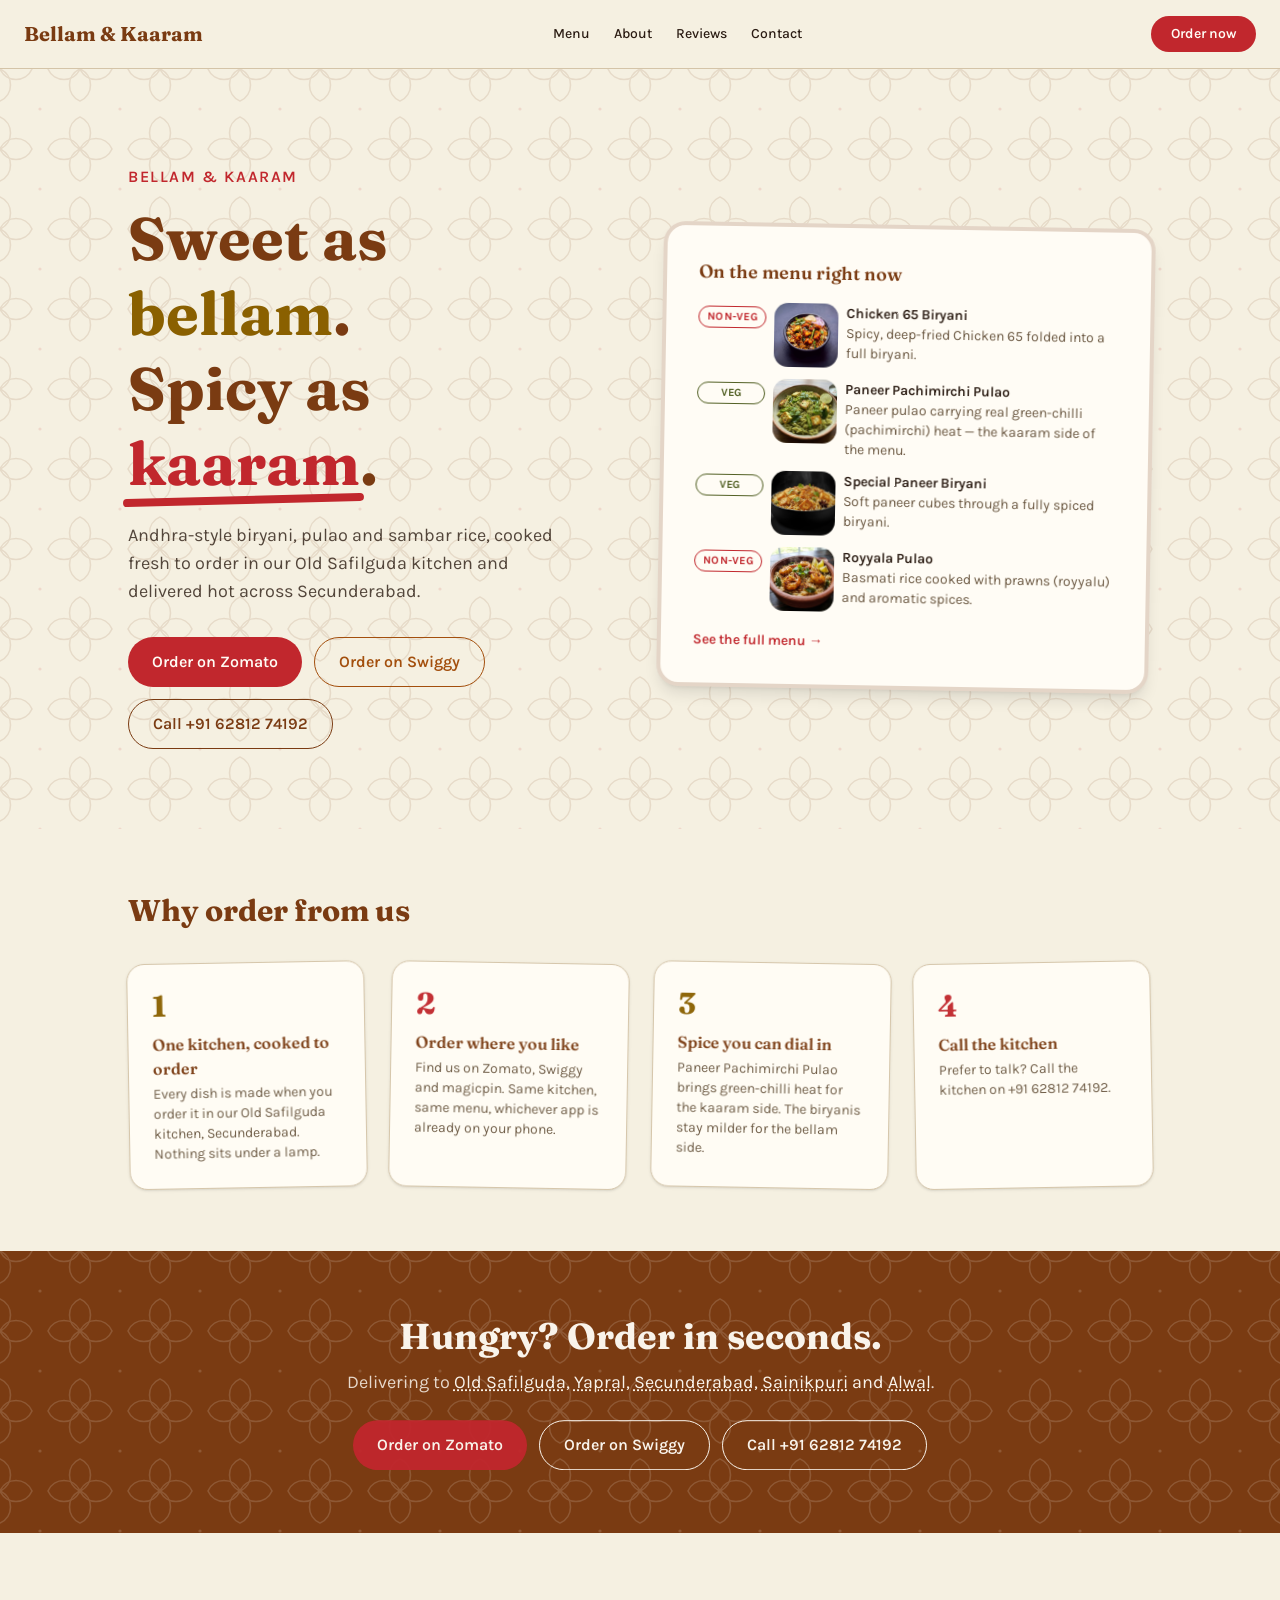
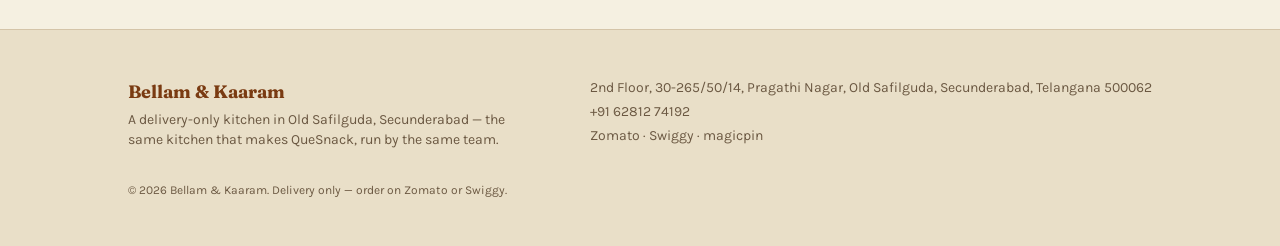
==== commit bc5e115b: "Sync bellam-kaaram build from fleet box to production" ====
--- a/index.html
+++ b/index.html
@@ -3,7 +3,7 @@
          any tracking logic; only hints the browser to warm connections early. --><link rel="preconnect" href="https://www.googletagmanager.com" crossorigin><link rel="preconnect" href="https://connect.facebook.net" crossorigin><link rel="dns-prefetch" href="https://www.google-analytics.com"><link rel="dns-prefetch" href="https://www.facebook.com"><meta property="og:title" content="Bellam &amp; Kaaram — Biryani &amp; Pulao, Secunderabad"><meta property="og:description" content="Bellam &amp; Kaaram — delivery-only biryani and pulao kitchen in Old Safilguda, Secunderabad. Andhra-style biryani, pulao and sambar rice, cooked fresh to order and delivered hot."><meta property="og:type" content="restaurant.restaurant"><meta property="og:url" content="https://bellamkaram.online/"><meta name="twitter:card" content="summary"><meta name="twitter:title" content="Bellam &amp; Kaaram — Biryani &amp; Pulao, Secunderabad"><meta name="twitter:description" content="Bellam &amp; Kaaram — delivery-only biryani and pulao kitchen in Old Safilguda, Secunderabad. Andhra-style biryani, pulao and sambar rice, cooked fresh to order and delivered hot."><!-- Google tag (GA4) --><script async src="https://www.googletagmanager.com/gtag/js?id=G-03WND9ZQL7"></script><script>(function(){const GA4_ID = "G-03WND9ZQL7";
 
       window.dataLayer = window.dataLayer || [];
-      function gtag() { dataLayer.push(arguments); }
+      function gtag() { dataLayer.push(arguments); } window.gtag = gtag;
       gtag("js", new Date());
       gtag("config", GA4_ID);
     })();</script><!-- Meta Pixel --><script>(function(){const PIXEL_ID = "1213790737554855";
